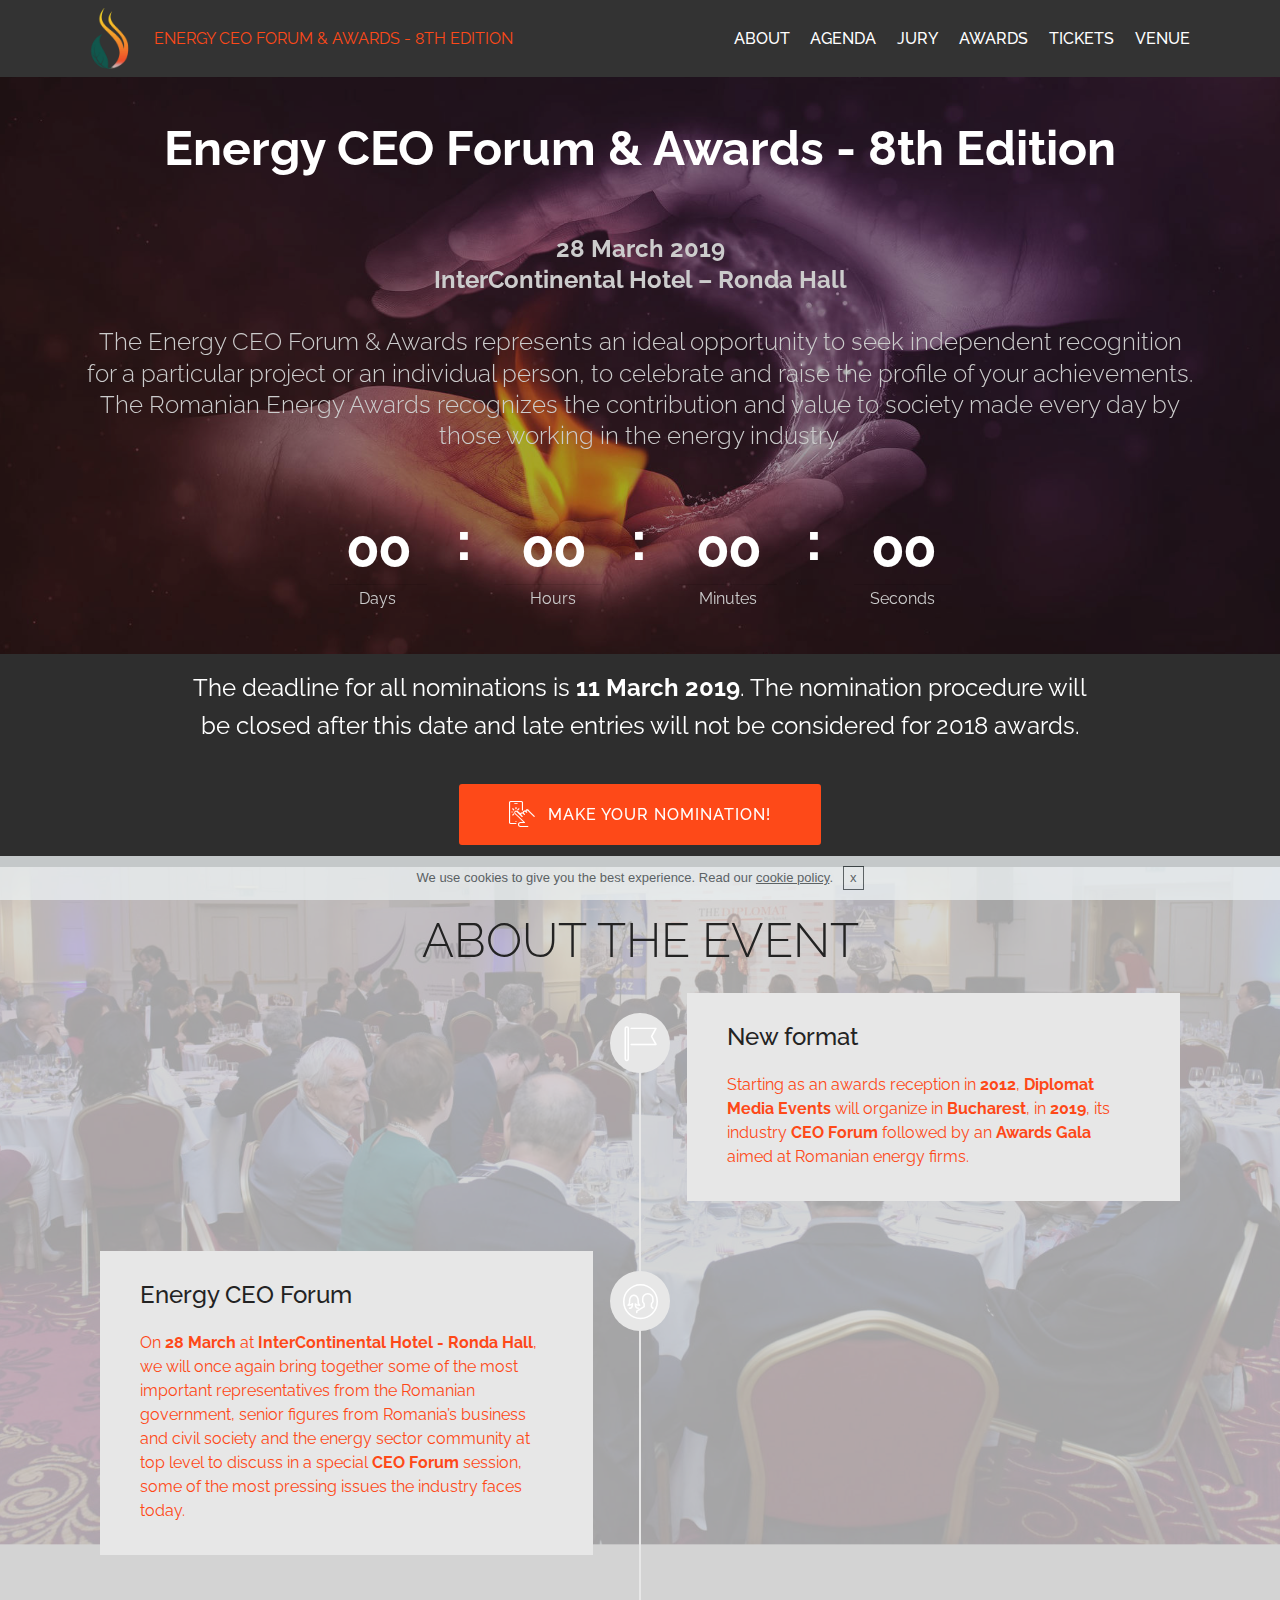
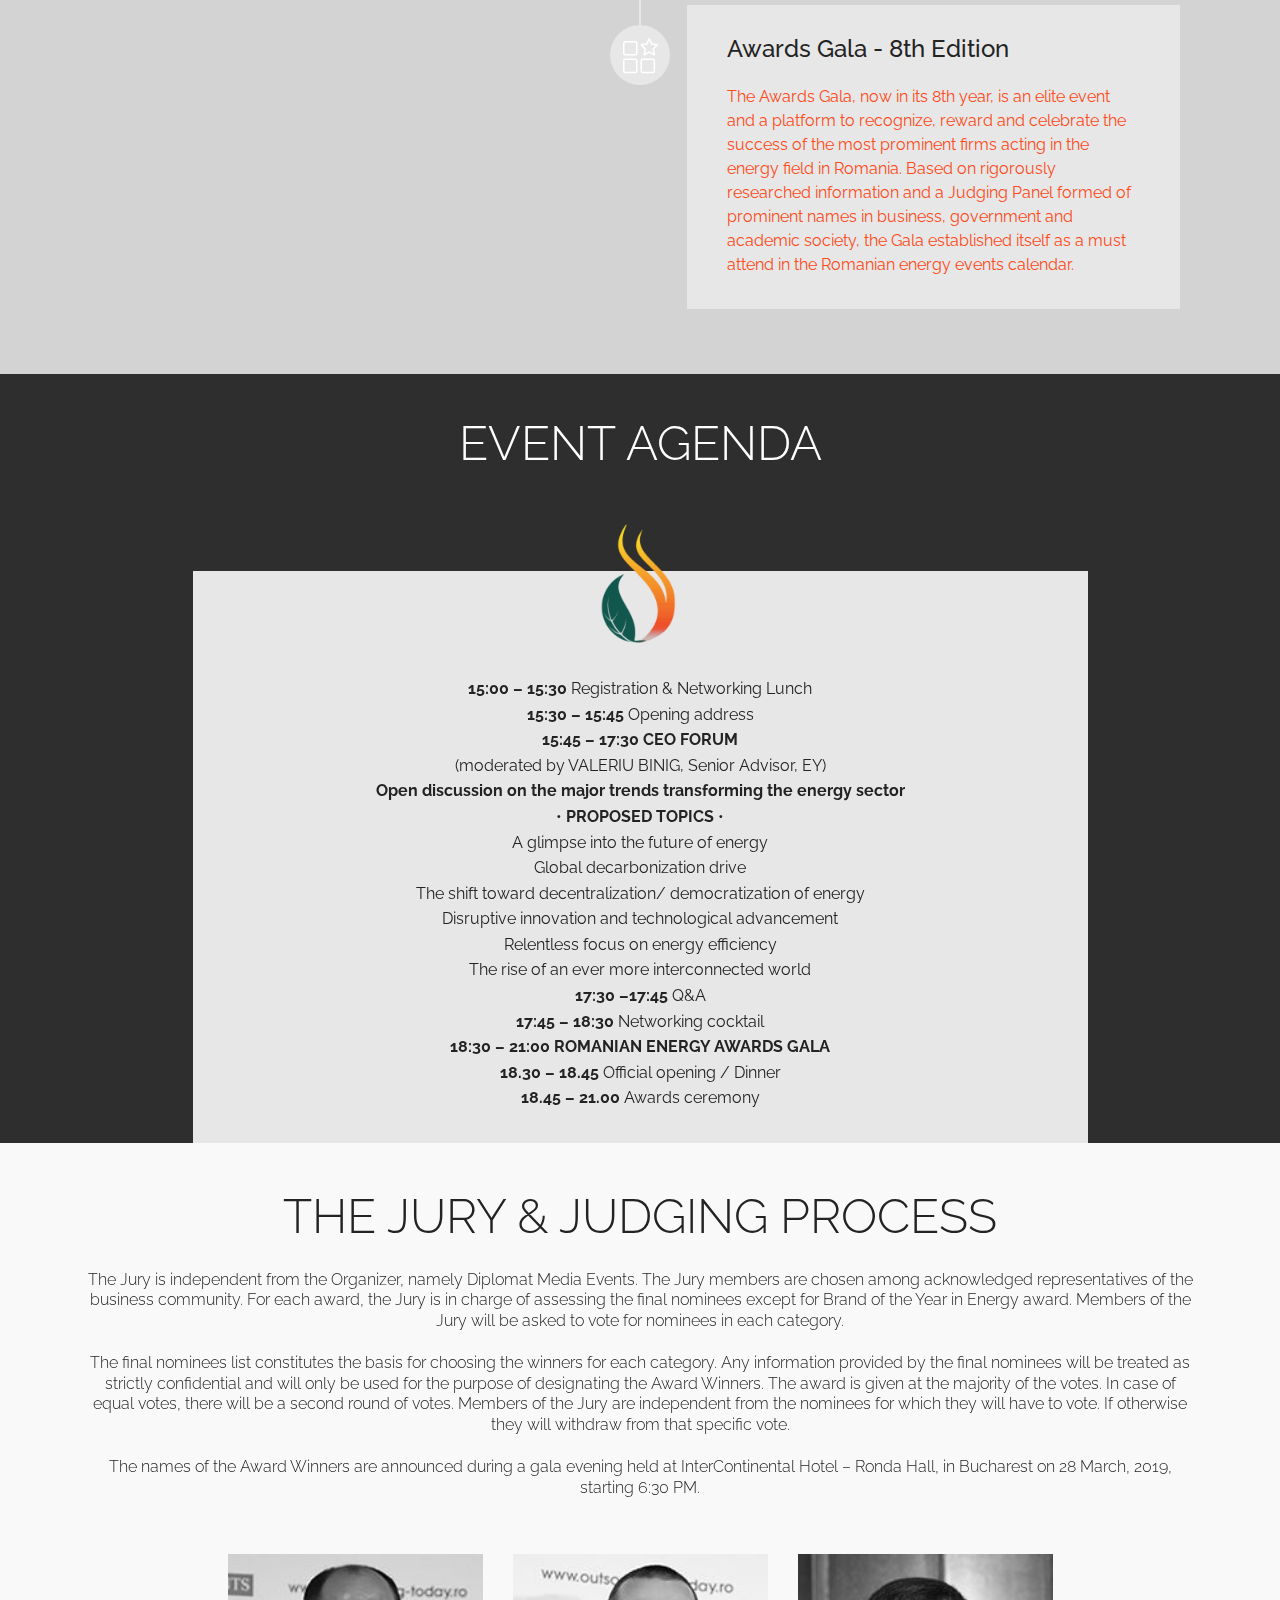
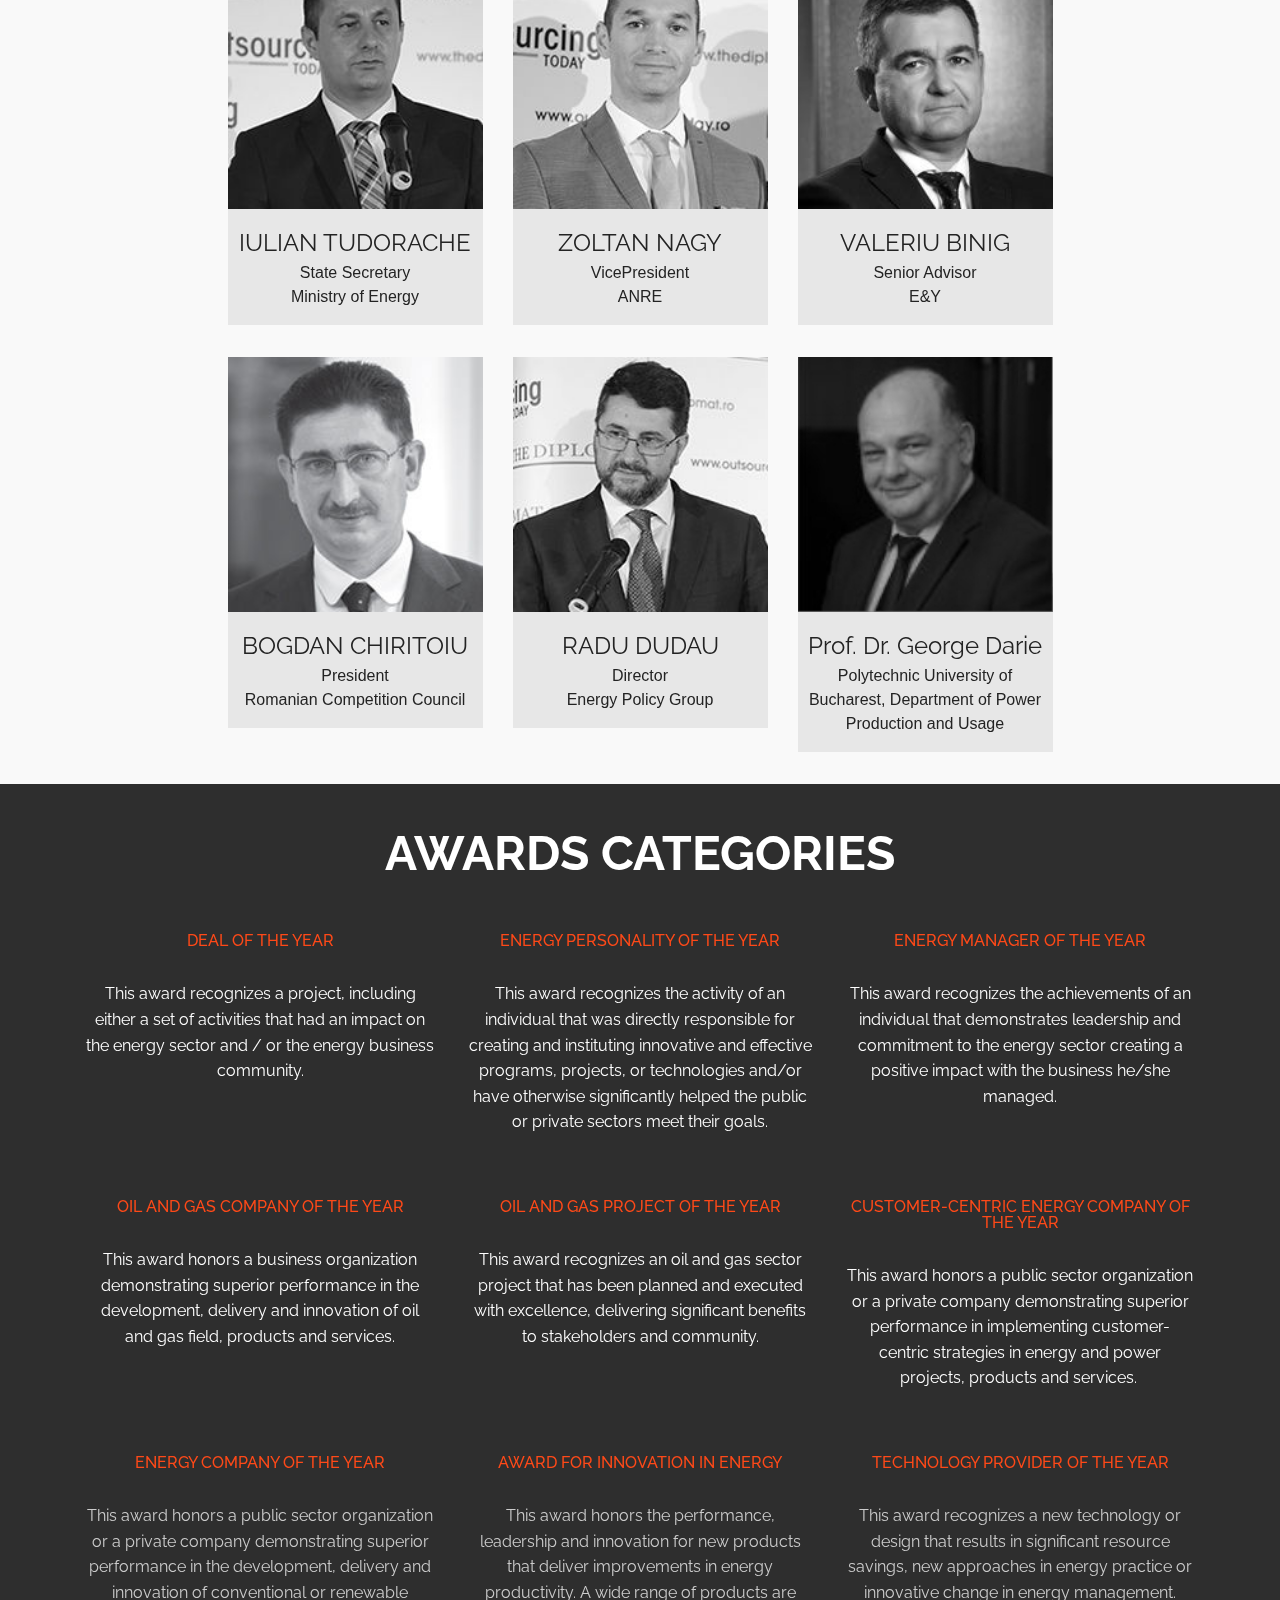
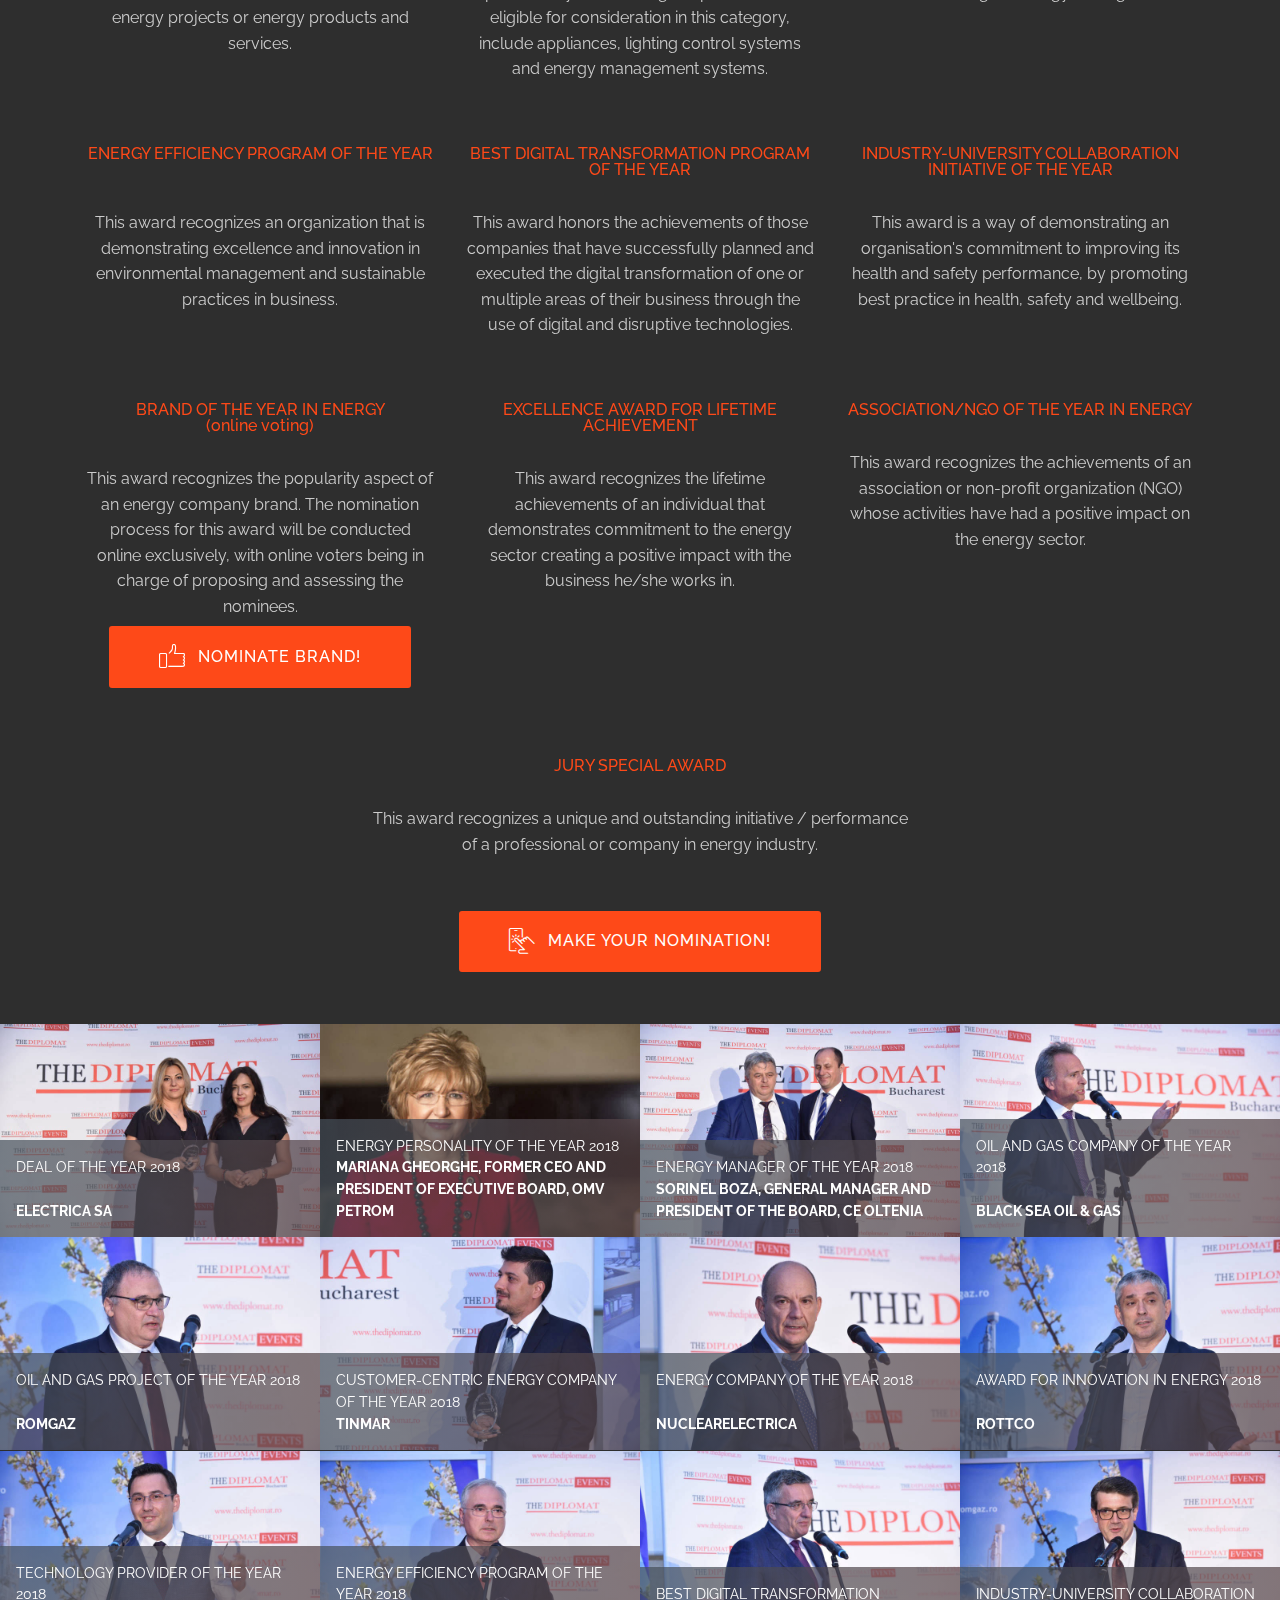
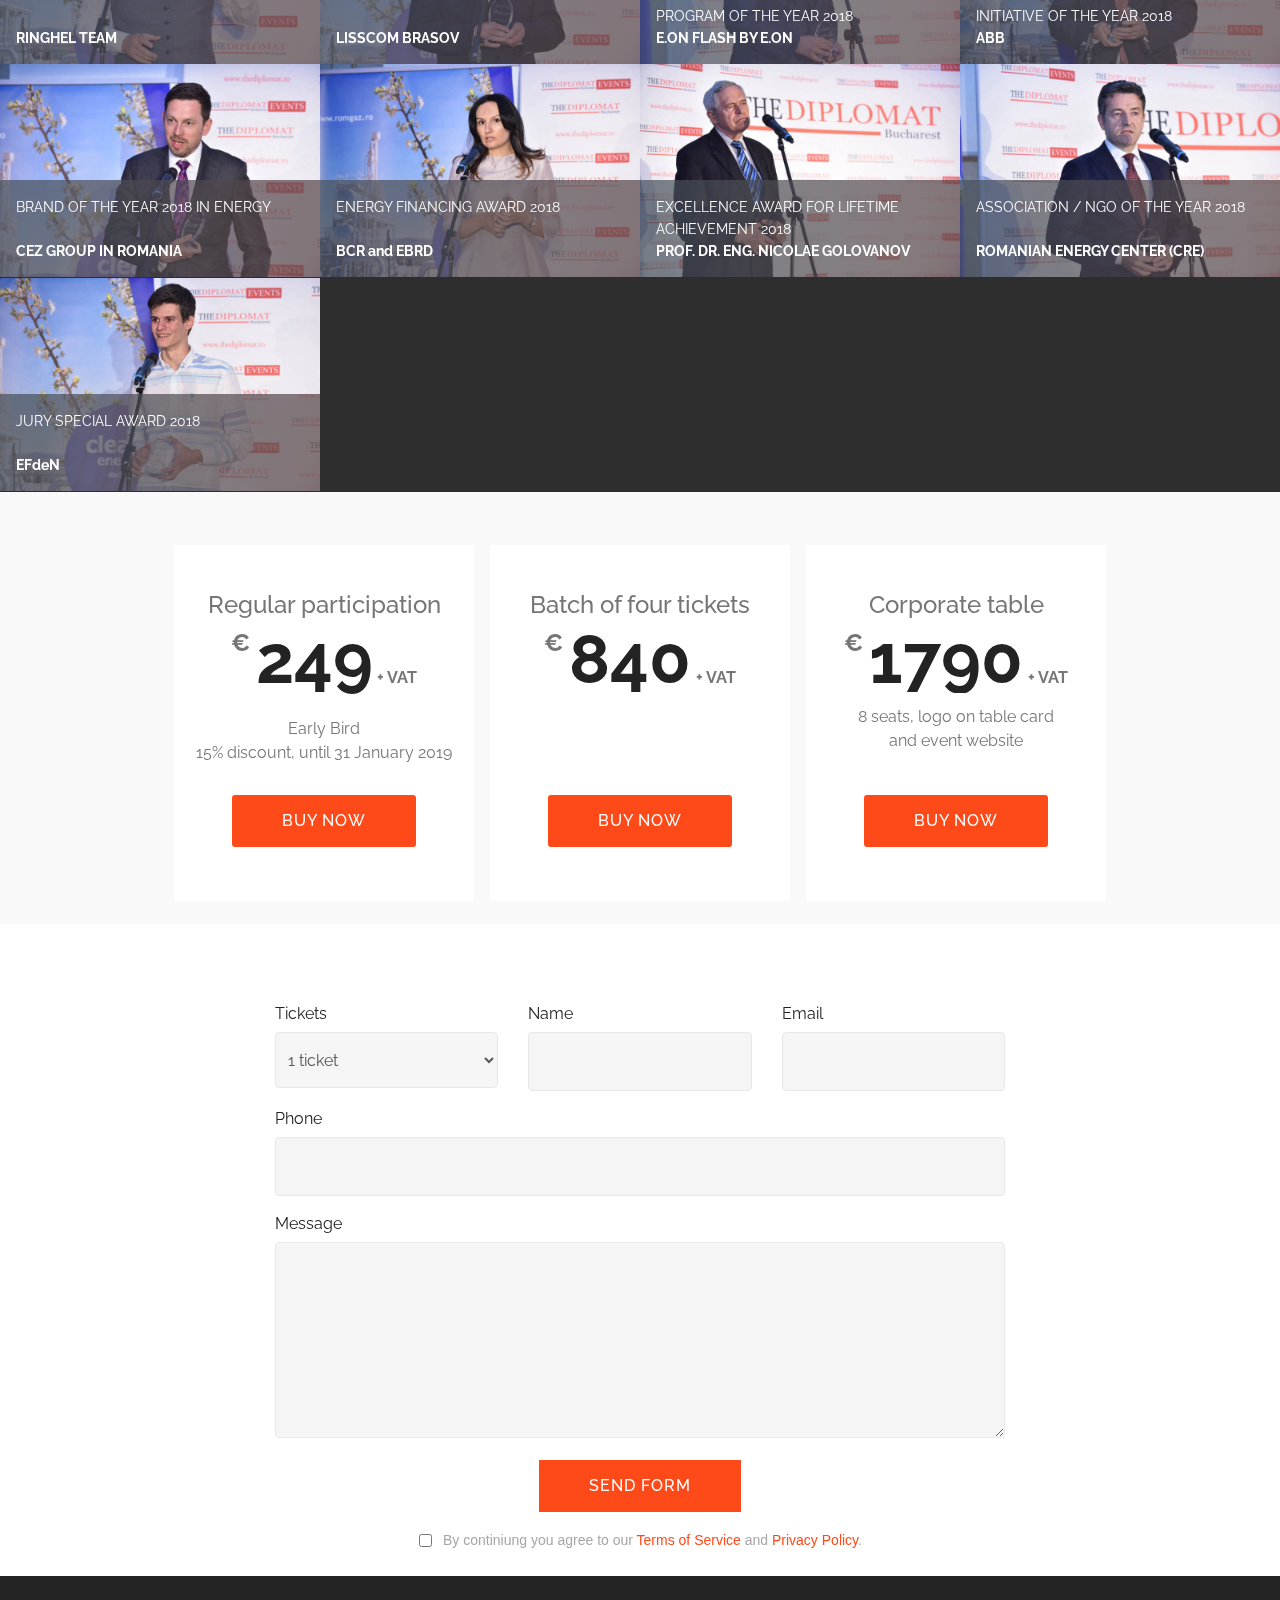
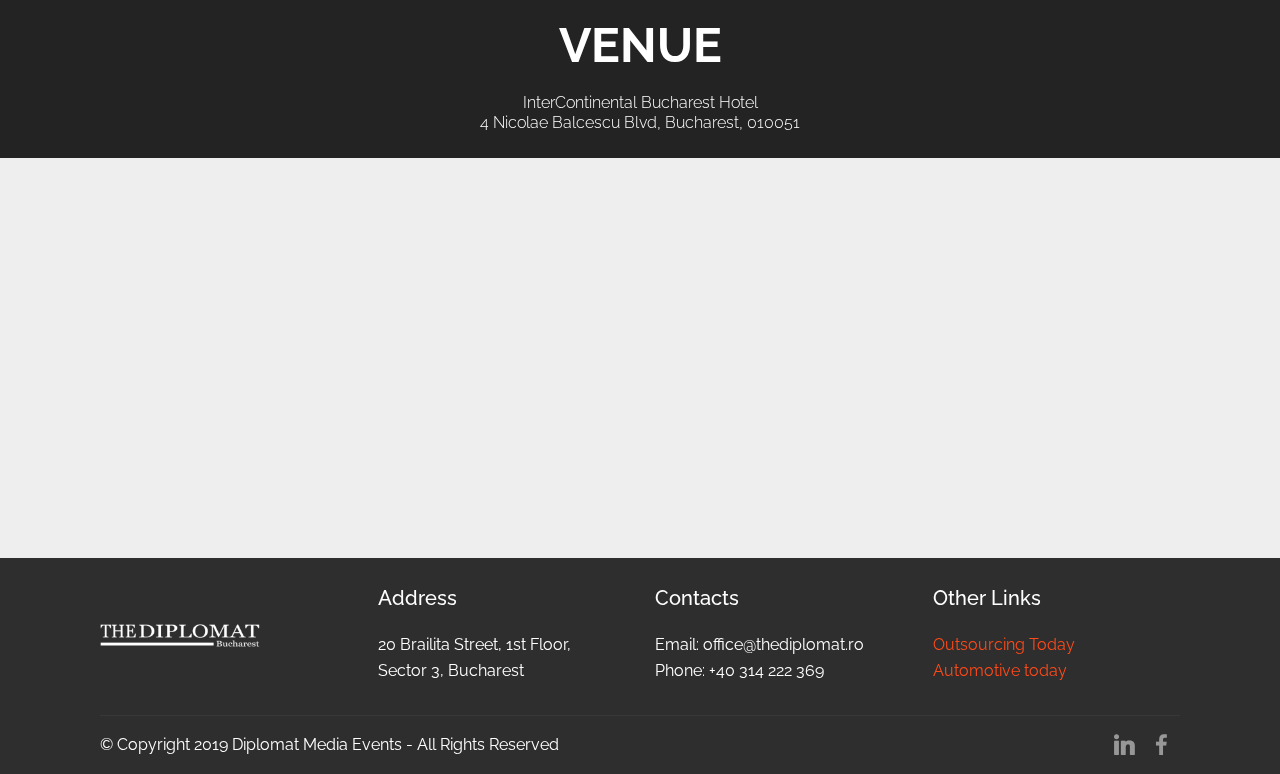
==== index.html @ 723e887f "Updates - pic, GA, privacy & policy" ====
<!DOCTYPE html>
<html >
<head>
    <!-- Global site tag (gtag.js) - Google Analytics -->
<script async src="https://www.googletagmanager.com/gtag/js?id=UA-90177551-6"></script>
<script>
  window.dataLayer = window.dataLayer || [];
  function gtag(){dataLayer.push(arguments);}
  gtag('js', new Date());

  gtag('config', 'UA-90177551-6');
</script>

  <!-- Site made with Mobirise Website Builder v4.8.10, https://mobirise.com -->
  <meta charset="UTF-8">
  <meta http-equiv="X-UA-Compatible" content="IE=edge">
  <meta name="generator" content="Mobirise v4.8.10, mobirise.com">
  <meta name="viewport" content="width=device-width, initial-scale=1, minimum-scale=1">
  <link rel="shortcut icon" href="assets/images/energy-logo-150-150x150.png" type="image/x-icon">
  <meta name="description" content="Energy CEO Forum & Awards - 8th Edition">
  <title>Energy CEO Forum & Awards - 8th Edition</title>
  <link rel="stylesheet" href="assets/web/assets/mobirise-icons/mobirise-icons.css">
  <link rel="stylesheet" href="assets/tether/tether.min.css">
  <link rel="stylesheet" href="assets/bootstrap/css/bootstrap.min.css">
  <link rel="stylesheet" href="assets/bootstrap/css/bootstrap-grid.min.css">
  <link rel="stylesheet" href="assets/bootstrap/css/bootstrap-reboot.min.css">
  <link rel="stylesheet" href="assets/gdpr-plugin/gdpr-styles.css">
  <link rel="stylesheet" href="assets/dropdown/css/style.css">
  <link rel="stylesheet" href="assets/socicon/css/styles.css">
  <link rel="stylesheet" href="assets/theme/css/style.css">
  <link rel="stylesheet" href="assets/gallery/style.css">
  <link rel="stylesheet" href="assets/mobirise/css/mbr-additional.css" type="text/css">
  
  
  
</head>
<body>
  <section class="menu cid-rcLP2QEaFR" once="menu" id="menu1-10">

    

    <nav class="navbar navbar-expand beta-menu navbar-dropdown align-items-center navbar-fixed-top navbar-toggleable-sm">
        <button class="navbar-toggler navbar-toggler-right" type="button" data-toggle="collapse" data-target="#navbarSupportedContent" aria-controls="navbarSupportedContent" aria-expanded="false" aria-label="Toggle navigation">
            <div class="hamburger">
                <span></span>
                <span></span>
                <span></span>
                <span></span>
            </div>
        </button>
        <div class="menu-logo">
            <div class="navbar-brand">
                <span class="navbar-logo">
                    <a href="">
                         <img src="assets/images/energy-logo-150-150x150.png" alt="" title="" style="height: 3.8rem;">
                    </a>
                </span>
                <span class="navbar-caption-wrap"><a class="navbar-caption text-primary display-4" href=""><span style="font-weight: normal;">
                        ENERGY CEO FORUM &amp; AWARDS - 8TH EDITION
                    </span></a></span>
            </div>
        </div>
        <div class="collapse navbar-collapse" id="navbarSupportedContent">
            <ul class="navbar-nav nav-dropdown nav-right" data-app-modern-menu="true"><li class="nav-item">
                    <a class="nav-link link text-white display-4" href="index.html#timeline2-3">ABOUT</a>
                </li><li class="nav-item"><a class="nav-link link text-white display-4" href="index.html#testimonials5-7">AGENDA</a></li><li class="nav-item"><a class="nav-link link text-white display-4" href="index.html#features16-5">JURY</a></li><li class="nav-item">
                    <a class="nav-link link text-white display-4" href="index.html#content5-3">AWARDS</a>
                </li><li class="nav-item"><a class="nav-link link text-white display-4" href="index.html#pricing-tables1-k">TICKETS</a></li><li class="nav-item"><a class="nav-link link text-white display-4" href="index.html#content5-c">VENUE</a></li></ul>
            
        </div>
    </nav>
</section>

<section class="engine"><a href="https://mobirise.info/l">free web templates</a></section><section class="countdown1 cid-rcLlfjEPNb mbr-parallax-background" id="countdown1-v">
    
    
    <div class="mbr-overlay" style="opacity: 0.4; background-color: rgb(35, 35, 35);">
    </div>
    <div class="container ">
        <h2 class="mbr-section-title pb-3 align-center mbr-fonts-style display-2"><strong>Energy CEO Forum &amp; Awards - 8th Edition</strong></h2>
        <h3 class="mbr-section-subtitle align-center mbr-fonts-style display-5"><div><strong><br>28 March 2019<br>InterContinental Hotel – Ronda Hall</strong></div><br><div>The Energy CEO Forum &amp; Awards represents an ideal opportunity to seek independent recognition for a particular project or an individual person, to celebrate and raise the profile of your achievements. The Romanian Energy Awards recognizes the contribution and value to society made every day by those working in the energy industry.</div></h3>
        
    </div>
    <div class="container countdown-cont align-center">
        <div class="daysCountdown" title="Days"></div>
        <div class="hoursCountdown" title="Hours"></div> 
        <div class="minutesCountdown" title="Minutes"></div> 
        <div class="secondsCountdown" title="Seconds"></div>
        <div class="countdown pt-5 mt-2" data-due-date="2019/03/28"> 
        </div>
    </div>
</section>

<section class="header1 cid-rcQOUGQZRj" id="header1-18">

    

    

    <div class="container">
        <div class="row justify-content-md-center">
            <div class="mbr-white col-md-10">
                
                
                <p class="mbr-text align-center pb-3 mbr-fonts-style display-5">
                    The deadline for all nominations is <strong>11 March 2019</strong>. The nomination procedure will be closed after this date and late entries will not be considered for 2018 awards.
                </p>
                <div class="mbr-section-btn align-center"><a class="btn btn-md btn-primary display-4" href="https://goo.gl/forms/c2uXeWwM9ymAZa1s2" target="_blank"><span class="mbri-touch mbr-iconfont mbr-iconfont-btn"></span>
                        MAKE YOUR NOMINATION!</a></div>
            </div>
        </div>
    </div>

</section>

<section class="timeline2 cid-rcFUdILHc8 mbr-parallax-background" id="timeline2-3">

    

    <div class="mbr-overlay" style="opacity: 0.8; background-color: rgb(204, 204, 204);">
    </div>

    <div class="container align-center">
        <h2 class="mbr-section-title pb-3 mbr-fonts-style display-2">
            ABOUT THE EVENT</h2>
        

        <div class="container timelines-container" mbri-timelines="">
            <div class="row timeline-element reverse separline">      
                <span class="iconsBackground">
                    <span class="mbr-iconfont mbri-flag" style="color: rgb(255, 255, 255); fill: rgb(255, 255, 255);"></span>
                </span>          
                <div class="col-xs-12 col-md-6 align-left">
                    <div class="timeline-text-content">
                        <h4 class="mbr-timeline-title pb-3 mbr-fonts-style display-5">New format</h4>
                        <p class="mbr-timeline-text mbr-fonts-style display-7">
                            Starting as an awards reception in <strong>2012</strong>, <strong>Diplomat Media Events</strong> will organize in <strong>Bucharest</strong>, in <strong>2019</strong>, its industry <strong>CEO Forum</strong> followed by an <strong>Awards Gala</strong> aimed at Romanian energy firms.
                        </p>
                     </div>
                </div>
            </div>

            <div class="row timeline-element  separline">
                <span class="iconsBackground">
                    <span class="mbr-iconfont mbri-users" style="color: rgb(255, 255, 255); fill: rgb(255, 255, 255);"></span>
                </span>
                <div class="col-xs-12 col-md-6 align-left ">
                    <div class="timeline-text-content">
                        <h4 class="mbr-timeline-title pb-3 mbr-fonts-style display-5">Energy CEO Forum</h4>
                        <p class="mbr-timeline-text mbr-fonts-style display-7">
                            On <strong>28 March</strong> at <strong>InterContinental Hotel - Ronda Hall</strong>, we will once again bring together some of the most important representatives from the Romanian government, senior figures from Romania’s business and civil society and the energy sector community at top level to discuss in a special <strong>CEO Forum</strong> session, some of the most pressing issues the industry faces today.
                        </p>
                    </div>
                </div>
            </div> 

            <div class="row timeline-element reverse">
                <span class="iconsBackground">
                    <span class="mbr-iconfont mbri-features" style="color: rgb(255, 255, 255); fill: rgb(255, 255, 255);"></span>
                </span>
                <div class="col-xs-12 col-md-6 align-left">
                    <div class="timeline-text-content">
                        <h4 class="mbr-timeline-title pb-3 mbr-fonts-style display-5">Awards Gala - 8th Edition</h4>      
                        <p class="mbr-timeline-text mbr-fonts-style display-7">The Awards Gala, now in its 8th year, is an elite event and a platform to recognize, reward and celebrate the success of the most prominent firms acting in the energy field in Romania.
Based on rigorously researched information and a Judging Panel formed of prominent names in business, government and academic society, the Gala established itself as a must attend in the Romanian energy events calendar.</p>
                    </div>
                </div>
            </div>

            

            

            

            

            

            

            

            

            
        </div>
    </div>
</section>

<section class="testimonials5 cid-rcGszYvWMm" id="testimonials5-7">

    

    
    <div class="container">
        <div class="media-container-row">
            <div class="title col-12 align-center">
                <h2 class="pb-3 mbr-fonts-style display-2">
                    EVENT AGENDA</h2>
                
            </div>
        </div>
    </div>

    <div class="container">
        <div class="media-container-column">
            

            
        <div class="mbr-testimonial align-center col-12 col-md-10">
                <div class="panel-item">
                    <div class="card-block">
                        <div class="testimonial-photo">
                            <img src="assets/images/energy-logo-150-150x150.png" alt="" title="">
                        </div>
                        <p class="mbr-text mbr-fonts-style mbr-white display-7"><strong>15:00 – 15:30&nbsp;</strong>Registration &amp; Networking Lunch<br><strong>15:30 – 15:45&nbsp;</strong>Opening address
<br><strong>15:45 – 17:30&nbsp;</strong><strong>CEO FORUM<br></strong>(moderated by VALERIU BINIG, Senior Advisor, EY)
<br><strong>Open discussion on the major trends transforming the energy sector 
</strong><br>•&nbsp;<strong>PROPOSED TOPICS&nbsp;</strong>•<br>A glimpse into the future of energy
<br>Global decarbonization drive
<br>The shift toward decentralization/ democratization of energy
<br>Disruptive innovation and technological advancement
<br>Relentless focus on energy efficiency
<br>The rise of an ever more interconnected world
<br><strong>17:30 –17:45&nbsp;</strong>Q&amp;A<br><strong>17:45 – 18:30&nbsp;</strong>Networking cocktail
<br><strong>18:30 – 21:00&nbsp;ROMANIAN ENERGY AWARDS GALA
</strong><br><strong>18.30 – 18.45&nbsp;</strong>Official opening / Dinner<br><strong>18.45 – 21.00&nbsp;</strong>Awards ceremony</p>
                    </div>
                    
                </div>
            </div></div>
    </div>   
</section>

<section class="features16 cid-rcFXWQQEHf" id="features16-5">
    
    
    
    <div class="container align-center">
        <h2 class="pb-3 mbr-fonts-style mbr-section-title display-2">THE JURY &amp; JUDGING PROCESS</h2>
        <h3 class="pb-5 mbr-section-subtitle mbr-fonts-style mbr-light display-7">The Jury is independent from the Organizer, namely Diplomat Media Events. The Jury members are chosen among acknowledged representatives of the business community. For each award, the Jury is in charge of assessing the final nominees except for Brand of the Year in Energy award. Members of the Jury will be asked to vote for nominees in each category.
<br><br><div>The final nominees list constitutes the basis for choosing the winners for each category. Any information provided by the final nominees will be treated as strictly confidential and will only be used for the purpose of designating the Award Winners. The award is given at the majority of the votes. In case of equal votes, there will be a second round of votes. Members of the Jury are independent from the nominees for which they will have to vote. If otherwise they will withdraw from that specific vote.</div><br><div>The names of the Award Winners are announced during a gala evening held at InterContinental Hotel – Ronda Hall, in Bucharest on 28 March, 2019, starting 6:30 PM.</div></h3>
        <div class="row media-row">
            
        <div class="team-item col-lg-3 col-md-6">
                <div class="item-image">
                    <img src="assets/images/iuliantudorache1-200x200.jpg" alt="" title="">
                </div>
                <div class="item-caption py-3">
                    <div class="item-name px-2">
                        <p class="mbr-fonts-style display-5">
                           IULIAN TUDORACHE
                        </p>
                    </div>
                    <div class="item-role px-2">
                        <p>State Secretary<br>Ministry of Energy</p>
                    </div>
                    
                </div>
            </div><div class="team-item col-lg-3 col-md-6">
                <div class="item-image">
                    <img src="assets/images/zoltannagy1-200x200.jpg" alt="" title="">
                </div>
                <div class="item-caption py-3">
                    <div class="item-name px-2">
                        <p class="mbr-fonts-style display-5">
                           ZOLTAN NAGY
                        </p>
                    </div>
                    <div class="item-role px-2">
                        <p>VicePresident<br>ANRE</p>
                    </div>
                    
                </div>
            </div><div class="team-item col-lg-3 col-md-6">
                <div class="item-image">
                    <img src="assets/images/valeriubinig21-200x200.jpg" alt="" title="">
                </div>
                <div class="item-caption py-3">
                    <div class="item-name px-2">
                        <p class="mbr-fonts-style display-5">
                           VALERIU BINIG
                        </p>
                    </div>
                    <div class="item-role px-2">
                        <p>Senior Advisor<br>E&amp;Y</p>
                    </div>
                    
                </div>
            </div></div>    
    </div>
</section>

<section class="features16 cid-rcFZ0rVsgr" id="features16-6">
    
    
    
    <div class="container align-center">
        
        
        <div class="row media-row">
            
        <div class="team-item col-lg-3 col-md-6">
                <div class="item-image">
                    <img src="assets/images/bogdanchiritoiu1-200x200.jpg" alt="" title="">
                </div>
                <div class="item-caption py-3">
                    <div class="item-name px-2">
                        <p class="mbr-fonts-style display-5">
                           BOGDAN CHIRITOIU
                        </p>
                    </div>
                    <div class="item-role px-2">
                        <p>President
<br>Romanian Competition Council</p>
                    </div>
                    
                </div>
            </div><div class="team-item col-lg-3 col-md-6">
                <div class="item-image">
                    <img src="assets/images/radududau1-200x200.jpg" alt="" title="">
                </div>
                <div class="item-caption py-3">
                    <div class="item-name px-2">
                        <p class="mbr-fonts-style display-5">
                           RADU DUDAU<br>
                        </p>
                    </div>
                    <div class="item-role px-2">
                        <p>Director
<br>Energy Policy Group</p>
                    </div>
                    
                </div>
            </div><div class="team-item col-lg-3 col-md-6">
                <div class="item-image">
                    <img src="assets/images/George-Darie-200.jpg" alt="" title="">
                </div>
                <div class="item-caption py-3">
                    <div class="item-name px-2">
                        <p class="mbr-fonts-style display-5">Prof. Dr. George Darie<br>
                        </p>
                    </div>
                    <div class="item-role px-2">
                        <p>Polytechnic University of Bucharest, Department of Power Production and Usage<br></p>
                    </div>
                    
                </div>
            </div></div>    
    </div>
</section>

<section class="mbr-section content5 cid-rcGfxLqtHp" id="content5-3">

    

    

    <div class="container">
        <div class="media-container-row">
            <div class="title col-12 col-md-8">
                <h2 class="align-center mbr-bold mbr-white pb-3 mbr-fonts-style display-2">AWARDS CATEGORIES</h2>
                
                
                
            </div>
        </div>
    </div>
</section>

<section class="features10 cid-rcKZZ8Sot0" id="features10-p">

    

    
    <div class="container">
        <div class="row justify-content-center">
            <div class="card p-3 col-12 col-md-6 col-lg-4">
                <div class="media mb-3">
                    
                    <h4 class="card-title media-body py-3 mbr-fonts-style display-7">DEAL OF THE YEAR</h4>
                </div>
                <div class="card-box">
                    <p class="mbr-text mbr-fonts-style display-7">This award recognizes a project, including either a set of activities that had an impact on the energy sector and / or the energy business community.</p>
                </div>
            </div>

            <div class="card p-3 col-12 col-md-6 col-lg-4">
                <div class="media mb-3">
                    
                    <h4 class="card-title media-body py-3 mbr-fonts-style display-7">ENERGY PERSONALITY OF THE YEAR</h4>
                </div>
                <div class="card-box">
                    <p class="mbr-text mbr-fonts-style display-7">This award recognizes the activity of an individual that was directly responsible for creating and instituting innovative and effective programs, projects, or technologies and/or have otherwise significantly helped the public or private sectors meet their goals.</p>
                </div>
            </div>

            <div class="card p-3 col-12 col-md-6 col-lg-4">
                <div class="media mb-3">
                    
                    <h4 class="card-title media-body py-3 mbr-fonts-style display-7">ENERGY MANAGER OF THE YEAR</h4>
                </div>
                <div class="card-box">
                    <p class="mbr-text mbr-fonts-style display-7">This award recognizes the achievements of an individual that demonstrates leadership and commitment to the energy sector creating a positive impact with the business he/she managed.</p>
                </div>
            </div>

            
        </div>
    </div>
</section>

<section class="features10 cid-rcL0yU3bLy" id="features10-q">

    

    
    <div class="container">
        <div class="row justify-content-center">
            <div class="card p-3 col-12 col-md-6 col-lg-4">
                <div class="media mb-3">
                    
                    <h4 class="card-title media-body py-3 mbr-fonts-style display-7">OIL AND GAS COMPANY OF THE YEAR</h4>
                </div>
                <div class="card-box">
                    <p class="mbr-text mbr-fonts-style display-7">This award honors a business organization demonstrating superior performance in the development, delivery and innovation of oil and gas field, products and services.<br></p>
                </div>
            </div>

            <div class="card p-3 col-12 col-md-6 col-lg-4">
                <div class="media mb-3">
                    
                    <h4 class="card-title media-body py-3 mbr-fonts-style display-7">OIL AND GAS PROJECT OF THE YEAR</h4>
                </div>
                <div class="card-box">
                    <p class="mbr-text mbr-fonts-style display-7">This award recognizes an oil and gas sector project that has been planned and executed with excellence, delivering significant benefits to stakeholders and community.</p>
                </div>
            </div>

            <div class="card p-3 col-12 col-md-6 col-lg-4">
                <div class="media mb-3">
                    
                    <h4 class="card-title media-body py-3 mbr-fonts-style display-7">CUSTOMER-CENTRIC ENERGY COMPANY OF THE YEAR</h4>
                </div>
                <div class="card-box">
                    <p class="mbr-text mbr-fonts-style display-7">This award honors a public sector organization or a private company demonstrating superior performance in implementing customer-centric strategies in energy and power projects, products and services.&nbsp;</p>
                </div>
            </div>

            
        </div>
    </div>
</section>

<section class="features10 cid-rcL12jalps" id="features10-r">

    

    
    <div class="container">
        <div class="row justify-content-center">
            <div class="card p-3 col-12 col-md-6 col-lg-4">
                <div class="media mb-3">
                    
                    <h4 class="card-title media-body py-3 mbr-fonts-style display-7">ENERGY COMPANY OF THE YEAR</h4>
                </div>
                <div class="card-box">
                    <p class="mbr-text mbr-fonts-style display-7">This award honors a public sector organization or a private company demonstrating superior performance in the development, delivery and innovation of conventional or renewable energy projects or energy products and services.<br></p>
                </div>
            </div>

            <div class="card p-3 col-12 col-md-6 col-lg-4">
                <div class="media mb-3">
                    
                    <h4 class="card-title media-body py-3 mbr-fonts-style display-7">AWARD FOR INNOVATION IN ENERGY</h4>
                </div>
                <div class="card-box">
                    <p class="mbr-text mbr-fonts-style display-7">This award honors the performance, leadership and innovation for new products that deliver improvements in energy productivity. A wide range of products are eligible for consideration in this category, include appliances, lighting control systems and energy management systems.<br></p>
                </div>
            </div>

            <div class="card p-3 col-12 col-md-6 col-lg-4">
                <div class="media mb-3">
                    
                    <h4 class="card-title media-body py-3 mbr-fonts-style display-7">TECHNOLOGY PROVIDER OF THE YEAR</h4>
                </div>
                <div class="card-box">
                    <p class="mbr-text mbr-fonts-style display-7">This award recognizes a new technology or design that results in significant resource savings, new approaches in energy practice or innovative change in energy management.</p>
                </div>
            </div>

            
        </div>
    </div>
</section>

<section class="features10 cid-rcL1tUgM0g" id="features10-s">

    

    
    <div class="container">
        <div class="row justify-content-center">
            <div class="card p-3 col-12 col-md-6 col-lg-4">
                <div class="media mb-3">
                    
                    <h4 class="card-title media-body py-3 mbr-fonts-style display-7">ENERGY EFFICIENCY PROGRAM OF THE YEAR<br><br></h4>
                </div>
                <div class="card-box">
                    <p class="mbr-text mbr-fonts-style display-7">This award recognizes an organization that is demonstrating excellence and innovation in environmental management and sustainable practices in business.</p>
                </div>
            </div>

            <div class="card p-3 col-12 col-md-6 col-lg-4">
                <div class="media mb-3">
                    
                    <h4 class="card-title media-body py-3 mbr-fonts-style display-7">BEST DIGITAL TRANSFORMATION PROGRAM OF THE YEAR</h4>
                </div>
                <div class="card-box">
                    <p class="mbr-text mbr-fonts-style display-7">This award honors the achievements of those companies that have successfully planned and executed the digital transformation of one or multiple areas of their business through the use of digital and disruptive technologies.</p>
                </div>
            </div>

            <div class="card p-3 col-12 col-md-6 col-lg-4">
                <div class="media mb-3">
                    
                    <h4 class="card-title media-body py-3 mbr-fonts-style display-7">INDUSTRY-UNIVERSITY COLLABORATION INITIATIVE OF THE YEAR</h4>
                </div>
                <div class="card-box">
                    <p class="mbr-text mbr-fonts-style display-7">This award is a way of demonstrating an organisation's commitment to improving its health and safety performance, by promoting best practice in health, safety and wellbeing.</p>
                </div>
            </div>

            
        </div>
    </div>
</section>

<section class="features10 cid-rcL2kwFFqh" id="features10-t">

    

    
    <div class="container">
        <div class="row justify-content-center">
            <div class="card p-3 col-12 col-md-6 col-lg-4">
                <div class="media mb-3">
                    
                    <h4 class="card-title media-body py-3 mbr-fonts-style display-7">BRAND OF THE YEAR IN ENERGY<br>(online voting)</h4>
                </div>
                <div class="card-box">
                    <p class="mbr-text mbr-fonts-style display-7">This award recognizes the popularity aspect of an energy company brand. The nomination process for this award will be conducted online exclusively, with online voters being in charge of proposing and assessing the nominees.
                        <a class="btn btn-md btn-primary display-4" href="https://goo.gl/forms/HuquAFldOSPO9u8l2" target="_blank"><span class="mbr-iconfont mbri-like"></span>NOMINATE BRAND!</a>
                    </p>
                </div>
            </div>

            <div class="card p-3 col-12 col-md-6 col-lg-4">
                <div class="media mb-3">
                    
                    <h4 class="card-title media-body py-3 mbr-fonts-style display-7">EXCELLENCE AWARD FOR LIFETIME ACHIEVEMENT</h4>
                </div>
                <div class="card-box">
                    <p class="mbr-text mbr-fonts-style display-7">This award recognizes the lifetime achievements of an individual that demonstrates commitment to the energy sector creating a positive impact with the business he/she works in.</p>
                </div>
            </div>

            <div class="card p-3 col-12 col-md-6 col-lg-4">
                <div class="media mb-3">
                    
                    <h4 class="card-title media-body py-3 mbr-fonts-style display-7">ASSOCIATION/NGO OF THE YEAR IN ENERGY</h4>
                </div>
                <div class="card-box">
                    <p class="mbr-text mbr-fonts-style display-7">This award recognizes the achievements of an association or non-profit organization (NGO) whose activities have had a positive impact on the energy sector.</p>
                </div>
            </div>

            
        </div>
    </div>
</section>

<section class="features10 cid-rcL2J665k2" id="features10-u">

    

    
    <div class="container">
        <div class="row justify-content-center">
            <div class="card p-3 col-12 col-md-6">
                <div class="media mb-3">
                    
                    <h4 class="card-title media-body py-3 mbr-fonts-style display-7">JURY SPECIAL AWARD</h4>
                </div>
                <div class="card-box">
                    <p class="mbr-text mbr-fonts-style display-7">This award recognizes a unique and outstanding initiative / performance of a professional or company in energy industry.</p>
                </div>
            </div>

            

            

            
        </div>
    </div>
</section>

<section class="header1 cid-rcRad0PHXQ" id="header1-19">

    

    

    <div class="container">
        <div class="row justify-content-md-center">
            <div class="mbr-white col-md-10">
                
                
                
                <div class="mbr-section-btn align-center"><a class="btn btn-md btn-primary display-4" href="https://goo.gl/forms/c2uXeWwM9ymAZa1s2" target="_blank"><span class="mbri-touch mbr-iconfont mbr-iconfont-btn"></span>
                        MAKE YOUR NOMINATION!</a></div>
            </div>
        </div>
    </div>

</section>

<section class="mbr-gallery mbr-slider-carousel cid-rcLvcrwPv3" id="gallery3-y">

    

    <div>
        <div><!-- Filter --><!-- Gallery --><div class="mbr-gallery-row"><div class="mbr-gallery-layout-default"><div><div><div class="mbr-gallery-item mbr-gallery-item--p0" data-video-url="false" data-tags="Animated"><div href="#lb-gallery3-y" data-slide-to="0" data-toggle="modal"><img src="assets/images/dsc-2661-800x534-800x534.jpg" alt="" title=""><span class="icon-focus"></span><span class="mbr-gallery-title mbr-fonts-style display-7">DEAL OF THE YEAR 2018<br><br><b>ELECTRICA SA</b></span></div></div><div class="mbr-gallery-item mbr-gallery-item--p0" data-video-url="false" data-tags="Animated"><div href="#lb-gallery3-y" data-slide-to="1" data-toggle="modal"><img src="assets/images/5-mariana-gheorghe-800x534-800x534.jpg" alt="" title=""><span class="icon-focus"></span><span class="mbr-gallery-title mbr-fonts-style display-7">ENERGY
PERSONALITY
OF THE YEAR 2018<br><b>MARIANA GHEORGHE, FORMER CEO AND PRESIDENT OF EXECUTIVE BOARD, OMV PETROM</b></span></div></div><div class="mbr-gallery-item mbr-gallery-item--p0" data-video-url="false" data-tags="Animated"><div href="#lb-gallery3-y" data-slide-to="2" data-toggle="modal"><img src="assets/images/dsc-2692-800x534-800x534.jpg" alt="" title=""><span class="icon-focus"></span><span class="mbr-gallery-title mbr-fonts-style display-7">ENERGY MANAGER
OF THE YEAR 2018<br><b>SORINEL BOZA, GENERAL MANAGER AND PRESIDENT OF THE BOARD, CE OLTENIA</b></span></div></div><div class="mbr-gallery-item mbr-gallery-item--p0" data-video-url="false" data-tags="Animated"><div href="#lb-gallery3-y" data-slide-to="3" data-toggle="modal"><img src="assets/images/dsc-2728-800x534-800x534.jpg" alt="" title=""><span class="icon-focus"></span><span class="mbr-gallery-title mbr-fonts-style display-7">OIL AND GAS
COMPANY OF
THE YEAR 2018<br><br><b>BLACK SEA OIL & GAS</b></span></div></div><div class="mbr-gallery-item mbr-gallery-item--p0" data-video-url="false" data-tags="Animated"><div href="#lb-gallery3-y" data-slide-to="4" data-toggle="modal"><img src="assets/images/dsc-2750-800x534-800x534.jpg" alt="" title=""><span class="icon-focus"></span><span class="mbr-gallery-title mbr-fonts-style display-7">OIL AND GAS PROJECT OF THE YEAR 2018<br><br><b>ROMGAZ</b></span></div></div><div class="mbr-gallery-item mbr-gallery-item--p0" data-video-url="false" data-tags="Animated"><div href="#lb-gallery3-y" data-slide-to="5" data-toggle="modal"><img src="assets/images/dsc-2771-800x534-800x534.jpg" alt="" title=""><span class="icon-focus"></span><span class="mbr-gallery-title mbr-fonts-style display-7">CUSTOMER-CENTRIC ENERGY
COMPANY OF THE YEAR 2018<br><b>TINMAR</b></span></div></div><div class="mbr-gallery-item mbr-gallery-item--p0" data-video-url="false" data-tags="Animated"><div href="#lb-gallery3-y" data-slide-to="6" data-toggle="modal"><img src="assets/images/dsc-2795-800x534-800x534.jpg" alt="" title=""><span class="icon-focus"></span><span class="mbr-gallery-title mbr-fonts-style display-7">ENERGY COMPANY
OF THE YEAR 2018<br><br><b>NUCLEARELECTRICA</b></span></div></div><div class="mbr-gallery-item mbr-gallery-item--p0" data-video-url="false" data-tags="Animated"><div href="#lb-gallery3-y" data-slide-to="7" data-toggle="modal"><img src="assets/images/dsc-2833-800x534-800x534.jpg" alt="" title=""><span class="icon-focus"></span><span class="mbr-gallery-title mbr-fonts-style display-7">AWARD FOR
INNOVATION
IN ENERGY 2018<br><br><b>ROTTCO</b></span></div></div><div class="mbr-gallery-item mbr-gallery-item--p0" data-video-url="false" data-tags="Animated"><div href="#lb-gallery3-y" data-slide-to="8" data-toggle="modal"><img src="assets/images/dsc-2858-800x534-800x534.jpg" alt="" title=""><span class="icon-focus"></span><span class="mbr-gallery-title mbr-fonts-style display-7">TECHNOLOGY
PROVIDER OF
THE YEAR 2018<br><br><b>RINGHEL TEAM</b></span></div></div><div class="mbr-gallery-item mbr-gallery-item--p0" data-video-url="false" data-tags="Animated"><div href="#lb-gallery3-y" data-slide-to="9" data-toggle="modal"><img src="assets/images/dsc-2869-800x534-800x534.jpg" alt="" title=""><span class="icon-focus"></span><span class="mbr-gallery-title mbr-fonts-style display-7">ENERGY EFFICIENCY
PROGRAM OF
THE YEAR 2018<br><br><b>LISSCOM BRASOV</b></span></div></div><div class="mbr-gallery-item mbr-gallery-item--p0" data-video-url="false" data-tags="Animated"><div href="#lb-gallery3-y" data-slide-to="10" data-toggle="modal"><img src="assets/images/dsc-2905-800x534-800x534.jpg" alt="" title=""><span class="icon-focus"></span><span class="mbr-gallery-title mbr-fonts-style display-7">BEST DIGITAL
TRANSFORMATION
PROGRAM OF THE YEAR 2018<br><b>E.ON FLASH BY E.ON</b></span></div></div><div class="mbr-gallery-item mbr-gallery-item--p0" data-video-url="false" data-tags="Animated"><div href="#lb-gallery3-y" data-slide-to="11" data-toggle="modal"><img src="assets/images/dsc-2923-800x534-800x534.jpg" alt="" title=""><span class="icon-focus"></span><span class="mbr-gallery-title mbr-fonts-style display-7">INDUSTRY-UNIVERSITY
COLLABORATION
INITIATIVE OF THE YEAR 2018<br><b>ABB</b></span></div></div><div class="mbr-gallery-item mbr-gallery-item--p0" data-video-url="false" data-tags="Animated"><div href="#lb-gallery3-y" data-slide-to="12" data-toggle="modal"><img src="assets/images/dsc-2942-800x534-800x534.jpg" alt="" title=""><span class="icon-focus"></span><span class="mbr-gallery-title mbr-fonts-style display-7">BRAND OF THE
YEAR 2018 IN ENERGY<br><br><b>CEZ GROUP IN ROMANIA</b></span></div></div><div class="mbr-gallery-item mbr-gallery-item--p0" data-video-url="false" data-tags="Animated"><div href="#lb-gallery3-y" data-slide-to="13" data-toggle="modal"><img src="assets/images/dsc-2975-800x534-800x534.jpg" alt="" title=""><span class="icon-focus"></span><span class="mbr-gallery-title mbr-fonts-style display-7">ENERGY FINANCING AWARD 2018<br><br><b>BCR and EBRD</b></span></div></div><div class="mbr-gallery-item mbr-gallery-item--p0" data-video-url="false" data-tags="Animated"><div href="#lb-gallery3-y" data-slide-to="14" data-toggle="modal"><img src="assets/images/dsc-3001-800x534-800x534.jpg" alt="" title=""><span class="icon-focus"></span><span class="mbr-gallery-title mbr-fonts-style display-7">EXCELLENCE AWARD FOR&nbsp;LIFETIME ACHIEVEMENT 2018<br><b>PROF. DR. ENG. NICOLAE GOLOVANOV</b></span></div></div><div class="mbr-gallery-item mbr-gallery-item--p0" data-video-url="false" data-tags="Animated"><div href="#lb-gallery3-y" data-slide-to="15" data-toggle="modal"><img src="assets/images/dsc-3028-800x534-800x534.jpg" alt="" title=""><span class="icon-focus"></span><span class="mbr-gallery-title mbr-fonts-style display-7">ASSOCIATION /
NGO OF THE YEAR 2018<br><br><b>ROMANIAN ENERGY CENTER (CRE)</b></span></div></div><div class="mbr-gallery-item mbr-gallery-item--p0" data-video-url="false" data-tags="Animated"><div href="#lb-gallery3-y" data-slide-to="16" data-toggle="modal"><img src="assets/images/dsc-3042-800x534-800x534.jpg" alt="" title=""><span class="icon-focus"></span><span class="mbr-gallery-title mbr-fonts-style display-7">JURY SPECIAL AWARD 2018<br><br><b>EFdeN</b></span></div></div></div></div><div class="clearfix"></div></div></div><!-- Lightbox --><div data-app-prevent-settings="" class="mbr-slider modal fade carousel slide" tabindex="-1" data-keyboard="true" data-interval="false" id="lb-gallery3-y"><div class="modal-dialog"><div class="modal-content"><div class="modal-body"><div class="carousel-inner"><div class="carousel-item"><img src="assets/images/dsc-2661-800x534.jpg" alt="" title=""></div><div class="carousel-item"><img src="assets/images/5-mariana-gheorghe-800x534.jpg" alt="" title=""></div><div class="carousel-item"><img src="assets/images/dsc-2692-800x534.jpg" alt="" title=""></div><div class="carousel-item"><img src="assets/images/dsc-2728-800x534.jpg" alt="" title=""></div><div class="carousel-item"><img src="assets/images/dsc-2750-800x534.jpg" alt="" title=""></div><div class="carousel-item"><img src="assets/images/dsc-2771-800x534.jpg" alt="" title=""></div><div class="carousel-item"><img src="assets/images/dsc-2795-800x534.jpg" alt="" title=""></div><div class="carousel-item"><img src="assets/images/dsc-2833-800x534.jpg" alt="" title=""></div><div class="carousel-item active"><img src="assets/images/dsc-2858-800x534.jpg" alt="" title=""></div><div class="carousel-item"><img src="assets/images/dsc-2869-800x534.jpg" alt="" title=""></div><div class="carousel-item"><img src="assets/images/dsc-2905-800x534.jpg" alt="" title=""></div><div class="carousel-item"><img src="assets/images/dsc-2923-800x534.jpg" alt="" title=""></div><div class="carousel-item"><img src="assets/images/dsc-2942-800x534.jpg" alt="" title=""></div><div class="carousel-item"><img src="assets/images/dsc-2975-800x534.jpg" alt="" title=""></div><div class="carousel-item"><img src="assets/images/dsc-3001-800x534.jpg" alt="" title=""></div><div class="carousel-item"><img src="assets/images/dsc-3028-800x534.jpg" alt="" title=""></div><div class="carousel-item"><img src="assets/images/dsc-3042-800x534.jpg" alt="" title=""></div></div><a class="carousel-control carousel-control-prev" role="button" data-slide="prev" href="#lb-gallery3-y"><span class="mbri-left mbr-iconfont" aria-hidden="true"></span><span class="sr-only">Previous</span></a><a class="carousel-control carousel-control-next" role="button" data-slide="next" href="#lb-gallery3-y"><span class="mbri-right mbr-iconfont" aria-hidden="true"></span><span class="sr-only">Next</span></a><a class="close" href="#" role="button" data-dismiss="modal"><span class="sr-only">Close</span></a></div></div></div></div></div>
    </div>

</section>

<section class="cid-rcKTU1CEtr" id="pricing-tables1-k">

    

    
    <div class="container">
        <div class="media-container-row">

            <div class="plan col-12 mx-2 my-2 justify-content-center col-lg-4">
                <div class="plan-header text-center pt-5">
                    <h3 class="plan-title mbr-fonts-style display-5">Regular participation</h3>
                    <div class="plan-price">
                        <span class="price-value mbr-fonts-style display-5">
                            €                        </span>
                        <span class="price-figure mbr-fonts-style display-1">
                              249</span>
                        <small class="price-term mbr-fonts-style display-7"><strong>+ VAT</strong></small>
                    </div>
                </div>
                <div class="plan-body pb-5">
                    <div class="plan-list align-center">
                        <ul class="list-group list-group-flush mbr-fonts-style display-7"><br>Early Bird<br>15% discount, until 31 January 2019<br></ul>
                    </div>
                    <div class="mbr-section-btn text-center pt-4"><a href="index.html#form1-12" class="btn btn-primary display-4">BUY NOW</a></div>
                </div>
            </div>

            <div class="plan col-12 mx-2 my-2 justify-content-center col-lg-4">
                <div class="plan-header text-center pt-5">
                    <h3 class="plan-title mbr-fonts-style display-5">Batch of four tickets</h3>
                    <div class="plan-price">
                        <span class="price-value mbr-fonts-style display-5">
                            €                        </span>
                        <span class="price-figure mbr-fonts-style display-1">
                            840</span>
                        <small class="price-term mbr-fonts-style display-7"><strong>
                            + VAT</strong></small>
                    </div>
                </div>
                <div class="plan-body pb-5">
                    <div class="plan-list align-center">
                        <ul class="list-group list-group-flush mbr-fonts-style display-7"><br><br><br></ul>
                    </div>
                    <div class="mbr-section-btn text-center pt-4"><a href="index.html#form1-12" class="btn btn-primary display-4">BUY NOW</a></div>
                </div>
            </div>

            <div class="plan col-12 mx-2 my-2 justify-content-center col-lg-4">
                <div class="plan-header text-center pt-5">
                    <h3 class="plan-title mbr-fonts-style display-5">Corporate table</h3>
                    <div class="plan-price">
                        <span class="price-value mbr-fonts-style display-5">
                            €                        </span>
                        <span class="price-figure mbr-fonts-style display-1">
                            1790</span>
                        <small class="price-term mbr-fonts-style display-7"><strong>
                            + VAT</strong></small>
                    </div>
                </div>
                <div class="plan-body pb-5">
                    <div class="plan-list align-center">
                        <ul class="list-group list-group-flush mbr-fonts-style display-7">
                            <li class="list-group-item">8 seats, logo on table card and event website</li>
                        </ul>
                    </div>
                    <div class="mbr-section-btn text-center pt-4"><a href="index.html#form1-12" class="btn btn-primary display-4">BUY NOW</a></div>
                </div>
            </div>

            
        </div>
    </div>
</section>

<section class="mbr-section form1 cid-rcLS6xWwmb" id="form1-12">

    

    
    <div class="container">
        <div class="row justify-content-center">
            <div class="title col-12 col-lg-8">
                
                
            </div>
        </div>
    </div>
    <div class="container">
        <div class="row justify-content-center">
            <div class="media-container-column col-lg-8" data-form-type="formoid">
                    <div data-form-alert="" hidden="">Thanks for filling out the form!</div>
            
                    <form class="mbr-form" action="https://mobirise.com/" method="post" data-form-title="ENERGY 2019 - Event registration request"><input type="hidden" name="email" data-form-email="true" value="SGnGWkD492C20qBNqAN7/dHtakJBvzE2UpJoEayMS5VPuDe8H6X4ZjRZG0xHvgsWb2S9xAxOFdyMSvHpFZ3kt2KKB7fgS9Rqj+CyapPOf5D+PqeKZn5kAgz/Zd8cbt05">
                        <div class="row row-sm-offset">
                                <div class="col-md-4 multi-horizontal" data-for="tickets">
                                        <div class="form-group">
                                            <label class="form-control-label mbr-fonts-style display-7" for="ticket-form1-12">Tickets</label>
                                            <select type="tickets" class="form-control" name="tickets" data-form-field="Tichets" required="" id="tickets-form1-12">
                                            <option value="1 ticket">1 ticket</option>
                                            <option value="2 tickets">2 tickets</option>
                                            <option value="3 tickets">3 tickets</option>
                                            <option value="Batch of 4 tickets">Batch of 4 tickets</option>
                                            <option value="Corporate table (8 seats)">Corporate table (8 seats)</option>
                                            </select>
                                        </div>
                                    </div>
                            <div class="col-md-4 multi-horizontal" data-for="name">
                                <div class="form-group">
                                    <label class="form-control-label mbr-fonts-style display-7" for="name-form1-12">Name</label>
                                    <input type="text" class="form-control" name="name" data-form-field="Name" required="" id="name-form1-12">
                                </div>
                            </div>
                            <div class="col-md-4 multi-horizontal" data-for="email">
                                <div class="form-group">
                                    <label class="form-control-label mbr-fonts-style display-7" for="email-form1-12">Email</label>
                                    <input type="email" class="form-control" name="email" data-form-field="Email" required="" id="email-form1-12">
                                </div>
                            </div>
                            <div class="col-md-4 multi-horizontal" data-for="phone">
                                <div class="form-group">
                                    <label class="form-control-label mbr-fonts-style display-7" for="phone-form1-12">Phone</label>
                                    <input type="tel" class="form-control" name="phone" data-form-field="Phone" id="phone-form1-12">
                                </div>
                            </div>
                        </div>
                        <div class="form-group" data-for="message">
                            <label class="form-control-label mbr-fonts-style display-7" for="message-form1-12">Message</label>
                            <textarea type="text" class="form-control" name="message" rows="7" data-form-field="Message" id="message-form1-12"></textarea>
                        </div>
            
                        <span class="input-group-btn">
                            <button href="" type="submit" class="btn btn-primary btn-form display-4">SEND FORM</button>
                        </span>
                    <span class="gdpr-block "><label><input type="checkbox" name="gdpr" id="gdpr-form1-12" required="">By continiung you agree to our <a href="terms.html">Terms of Service</a> and <a href="policy.html">Privacy Policy</a>.</label></span></form>
            </div>
        </div>
    </div>
</section>

<section class="mbr-section content5 cid-rcGFkxXcsN" id="content5-c">

    

    

    <div class="container">
        <div class="media-container-row">
            <div class="title col-12 col-md-8">
                <h2 class="align-center mbr-bold mbr-white pb-3 mbr-fonts-style display-2">VENUE</h2>
                <h3 class="mbr-section-subtitle align-center mbr-light mbr-white pb-3 mbr-fonts-style display-7"><font color="#ffffff">InterContinental Bucharest Hotel
</font><br><font color="#ffffff">4 Nicolae Balcescu Blvd, Bucharest, 010051</font></h3>
                
                
            </div>
        </div>
    </div>
</section>

<section class="map1 cid-rcGEUZHUh0" id="map1-b">

     

    <div class="google-map"><iframe frameborder="0" style="border:0" src="https://www.google.com/maps/embed/v1/place?key=AIzaSyCy9r70T3NYf3PhvVflTo0_zdif2_IoIYs&amp;q=place_id:ChIJz_aICkf_sUARF7X83G_36Zs" allowfullscreen=""></iframe></div>
</section>

<section class="cid-rcM86SxTdd" id="footer1-17">

    

    

    <div class="container">
        <div class="media-container-row content text-white">
            <div class="col-12 col-md-3">
                <div class="media-wrap">
                    <a href="http://www.thediplomat.ro/">
                        <img src="assets/images/diplomat-logo-250x150.png" alt="The Diplomat - Bucharest" title="">
                    </a>
                </div>
            </div>
            <div class="col-12 col-md-3 mbr-fonts-style display-7">
                <h5 class="pb-3">
                    Address
                </h5>
                <p class="mbr-text">20 Brailita Street, 1st Floor,<br>Sector 3, Bucharest</p>
            </div>
            <div class="col-12 col-md-3 mbr-fonts-style display-7">
                <h5 class="pb-3">
                    Contacts
                </h5>
                <p class="mbr-text">
                    Email: office@thediplomat.ro<br>Phone: +40 314 222 369<br></p>
            </div>
            <div class="col-12 col-md-3 mbr-fonts-style display-7">
                <h5 class="pb-3">Other Links
                </h5>
                <p class="mbr-text"><a class="text-primary" href="http://www.outsourcing-today.ro/" target="_blank">Outsourcing Today</a>&nbsp;<br><a class="text-primary" href="http://www.automotive-today.ro/" target="_blank">Automotive today</a>&nbsp;<br></p>
            </div>
        </div>
        <div class="footer-lower">
            <div class="media-container-row">
                <div class="col-sm-12">
                    <hr>
                </div>
            </div>
            <div class="media-container-row mbr-white">
                <div class="col-sm-6 copyright">
                    <p class="mbr-text mbr-fonts-style display-7">
                        © Copyright 2019 Diplomat Media Events - All Rights Reserved
                    </p>
                </div>
                <div class="col-md-6">
                    <div class="social-list align-right">
                        <div class="soc-item">
                            <a href="https://www.linkedin.com/company/diplomat-media-group/about/" target="_blank">
                                <span class="socicon-linkedin socicon mbr-iconfont mbr-iconfont-social"></span>
                            </a>
                        </div>
                        <div class="soc-item">
                            <a href="https://www.facebook.com/thediplomatbucharest/" target="_blank">
                                <span class="socicon-facebook socicon mbr-iconfont mbr-iconfont-social"></span>
                            </a>
                        </div>
                    </div>
                </div>
            </div>
        </div>
    </div>
</section>


  <script src="assets/web/assets/jquery/jquery.min.js"></script>
  <script src="assets/popper/popper.min.js"></script>
  <script src="assets/tether/tether.min.js"></script>
  <script src="assets/bootstrap/js/bootstrap.min.js"></script>
  <script src="assets/smoothscroll/smooth-scroll.js"></script>
  <script src="assets/cookies-alert-plugin/cookies-alert-core.js"></script>
  <script src="assets/cookies-alert-plugin/cookies-alert-script.js"></script>
  <script src="assets/dropdown/js/script.min.js"></script>
  <script src="assets/touchswipe/jquery.touch-swipe.min.js"></script>
  <script src="assets/countdown/jquery.countdown.min.js"></script>
  <script src="assets/parallax/jarallax.min.js"></script>
  <script src="assets/masonry/masonry.pkgd.min.js"></script>
  <script src="assets/imagesloaded/imagesloaded.pkgd.min.js"></script>
  <script src="assets/bootstrapcarouselswipe/bootstrap-carousel-swipe.js"></script>
  <script src="assets/vimeoplayer/jquery.mb.vimeo_player.js"></script>
  <script src="assets/theme/js/script.js"></script>
  <script src="assets/slidervideo/script.js"></script>
  <script src="assets/gallery/player.min.js"></script>
  <script src="assets/gallery/script.js"></script>
  <script src="assets/formoid/formoid.min.js"></script>
  
  
 <div id="scrollToTop" class="scrollToTop mbr-arrow-up"><a style="text-align: center;"><i></i></a></div>
  <input name="cookieData" type="hidden" data-cookie-text="We use cookies to give you the best experience. Read our <a href='privacy.html'>cookie policy</a>.">
  </body>
</html>
---- assets/web/assets/mobirise-icons/mobirise-icons.css ----
@font-face {
  font-family: 'MobiriseIcons';
  src:  url('mobirise-icons.eot?spat4u');
  src:  url('mobirise-icons.eot?spat4u#iefix') format('embedded-opentype'),
    url('mobirise-icons.ttf?spat4u') format('truetype'),
    url('mobirise-icons.woff?spat4u') format('woff'),
    url('mobirise-icons.svg?spat4u#MobiriseIcons') format('svg');
  font-weight: normal;
  font-style: normal;
}

[class^="mbri-"], [class*=" mbri-"] {
  /* use !important to prevent issues with browser extensions that change fonts */
  font-family: MobiriseIcons !important;
  speak: none;
  font-style: normal;
  font-weight: normal;
  font-variant: normal;
  text-transform: none;
  line-height: 1;

  /* Better Font Rendering =========== */
  -webkit-font-smoothing: antialiased;
  -moz-osx-font-smoothing: grayscale;
}

.mbri-add-submenu:before {
  content: "\e900";
}
.mbri-alert:before {
  content: "\e901";
}
.mbri-align-center:before {
  content: "\e902";
}
.mbri-align-justify:before {
  content: "\e903";
}
.mbri-align-left:before {
  content: "\e904";
}
.mbri-align-right:before {
  content: "\e905";
}
.mbri-android:before {
  content: "\e906";
}
.mbri-apple:before {
  content: "\e907";
}
.mbri-arrow-down:before {
  content: "\e908";
}
.mbri-arrow-next:before {
  content: "\e909";
}
.mbri-arrow-prev:before {
  content: "\e90a";
}
.mbri-arrow-up:before {
  content: "\e90b";
}
.mbri-bold:before {
  content: "\e90c";
}
.mbri-bookmark:before {
  content: "\e90d";
}
.mbri-bootstrap:before {
  content: "\e90e";
}
.mbri-briefcase:before {
  content: "\e90f";
}
.mbri-browse:before {
  content: "\e910";
}
.mbri-bulleted-list:before {
  content: "\e911";
}
.mbri-calendar:before {
  content: "\e912";
}
.mbri-camera:before {
  content: "\e913";
}
.mbri-cart-add:before {
  content: "\e914";
}
.mbri-cart-full:before {
  content: "\e915";
}
.mbri-cash:before {
  content: "\e916";
}
.mbri-change-style:before {
  content: "\e917";
}
.mbri-chat:before {
  content: "\e918";
}
.mbri-clock:before {
  content: "\e919";
}
.mbri-close:before {
  content: "\e91a";
}
.mbri-cloud:before {
  content: "\e91b";
}
.mbri-code:before {
  content: "\e91c";
}
.mbri-contact-form:before {
  content: "\e91d";
}
.mbri-credit-card:before {
  content: "\e91e";
}
.mbri-cursor-click:before {
  content: "\e91f";
}
.mbri-cust-feedback:before {
  content: "\e920";
}
.mbri-database:before {
  content: "\e921";
}
.mbri-delivery:before {
  content: "\e922";
}
.mbri-desktop:before {
  content: "\e923";
}
.mbri-devices:before {
  content: "\e924";
}
.mbri-down:before {
  content: "\e925";
}
.mbri-download:before {
  content: "\e989";
}
.mbri-drag-n-drop:before {
  content: "\e927";
}
.mbri-drag-n-drop2:before {
  content: "\e928";
}
.mbri-edit:before {
  content: "\e929";
}
.mbri-edit2:before {
  content: "\e92a";
}
.mbri-error:before {
  content: "\e92b";
}
.mbri-extension:before {
  content: "\e92c";
}
.mbri-features:before {
  content: "\e92d";
}
.mbri-file:before {
  content: "\e92e";
}
.mbri-flag:before {
  content: "\e92f";
}
.mbri-folder:before {
  content: "\e930";
}
.mbri-gift:before {
  content: "\e931";
}
.mbri-github:before {
  content: "\e932";
}
.mbri-globe:before {
  content: "\e933";
}
.mbri-globe-2:before {
  content: "\e934";
}
.mbri-growing-chart:before {
  content: "\e935";
}
.mbri-hearth:before {
  content: "\e936";
}
.mbri-help:before {
  content: "\e937";
}
.mbri-home:before {
  content: "\e938";
}
.mbri-hot-cup:before {
  content: "\e939";
}
.mbri-idea:before {
  content: "\e93a";
}
.mbri-image-gallery:before {
  content: "\e93b";
}
.mbri-image-slider:before {
  content: "\e93c";
}
.mbri-info:before {
  content: "\e93d";
}
.mbri-italic:before {
  content: "\e93e";
}
.mbri-key:before {
  content: "\e93f";
}
.mbri-laptop:before {
  content: "\e940";
}
.mbri-layers:before {
  content: "\e941";
}
.mbri-left-right:before {
  content: "\e942";
}
.mbri-left:before {
  content: "\e943";
}
.mbri-letter:before {
  content: "\e944";
}
.mbri-like:before {
  content: "\e945";
}
.mbri-link:before {
  content: "\e946";
}
.mbri-lock:before {
  content: "\e947";
}
.mbri-login:before {
  content: "\e948";
}
.mbri-logout:before {
  content: "\e949";
}
.mbri-magic-stick:before {
  content: "\e94a";
}
.mbri-map-pin:before {
  content: "\e94b";
}
.mbri-menu:before {
  content: "\e94c";
}
.mbri-mobile:before {
  content: "\e94d";
}
.mbri-mobile2:before {
  content: "\e94e";
}
.mbri-mobirise:before {
  content: "\e94f";
}
.mbri-more-horizontal:before {
  content: "\e950";
}
.mbri-more-vertical:before {
  content: "\e951";
}
.mbri-music:before {
  content: "\e952";
}
.mbri-new-file:before {
  content: "\e953";
}
.mbri-numbered-list:before {
  content: "\e954";
}
.mbri-opened-folder:before {
  content: "\e955";
}
.mbri-pages:before {
  content: "\e956";
}
.mbri-paper-plane:before {
  content: "\e957";
}
.mbri-paperclip:before {
  content: "\e958";
}
.mbri-photo:before {
  content: "\e959";
}
.mbri-photos:before {
  content: "\e95a";
}
.mbri-pin:before {
  content: "\e95b";
}
.mbri-play:before {
  content: "\e95c";
}
.mbri-plus:before {
  content: "\e95d";
}
.mbri-preview:before {
  content: "\e95e";
}
.mbri-print:before {
  content: "\e95f";
}
.mbri-protect:before {
  content: "\e960";
}
.mbri-question:before {
  content: "\e961";
}
.mbri-quote-left:before {
  content: "\e962";
}
.mbri-quote-right:before {
  content: "\e963";
}
.mbri-refresh:before {
  content: "\e964";
}
.mbri-responsive:before {
  content: "\e965";
}
.mbri-right:before {
  content: "\e966";
}
.mbri-rocket:before {
  content: "\e967";
}
.mbri-sad-face:before {
  content: "\e968";
}
.mbri-sale:before {
  content: "\e969";
}
.mbri-save:before {
  content: "\e96a";
}
.mbri-search:before {
  content: "\e96b";
}
.mbri-setting:before {
  content: "\e96c";
}
.mbri-setting2:before {
  content: "\e96d";
}
.mbri-setting3:before {
  content: "\e96e";
}
.mbri-share:before {
  content: "\e96f";
}
.mbri-shopping-bag:before {
  content: "\e970";
}
.mbri-shopping-basket:before {
  content: "\e971";
}
.mbri-shopping-cart:before {
  content: "\e972";
}
.mbri-sites:before {
  content: "\e973";
}
.mbri-smile-face:before {
  content: "\e974";
}
.mbri-speed:before {
  content: "\e975";
}
.mbri-star:before {
  content: "\e976";
}
.mbri-success:before {
  content: "\e977";
}
.mbri-sun:before {
  content: "\e978";
}
.mbri-sun2:before {
  content: "\e979";
}
.mbri-tablet:before {
  content: "\e97a";
}
.mbri-tablet-vertical:before {
  content: "\e97b";
}
.mbri-target:before {
  content: "\e97c";
}
.mbri-timer:before {
  content: "\e97d";
}
.mbri-to-ftp:before {
  content: "\e97e";
}
.mbri-to-local-drive:before {
  content: "\e97f";
}
.mbri-touch-swipe:before {
  content: "\e980";
}
.mbri-touch:before {
  content: "\e981";
}
.mbri-trash:before {
  content: "\e982";
}
.mbri-underline:before {
  content: "\e983";
}
.mbri-unlink:before {
  content: "\e984";
}
.mbri-unlock:before {
  content: "\e985";
}
.mbri-up-down:before {
  content: "\e986";
}
.mbri-up:before {
  content: "\e987";
}
.mbri-update:before {
  content: "\e988";
}
.mbri-upload:before {
 content: "\e926"; 
}
.mbri-user:before {
  content: "\e98a";
}
.mbri-user2:before {
  content: "\e98b";
}
.mbri-users:before {
  content: "\e98c";
}
.mbri-video:before {
  content: "\e98d";
}
.mbri-video-play:before {
  content: "\e98e";
}
.mbri-watch:before {
  content: "\e98f";
}
.mbri-website-theme:before {
  content: "\e990";
}
.mbri-wifi:before {
  content: "\e991";
}
.mbri-windows:before {
  content: "\e992";
}
.mbri-zoom-out:before {
  content: "\e993";
}
.mbri-redo:before {
  content: "\e994";
}
.mbri-undo:before {
  content: "\e995";
}
---- assets/gdpr-plugin/gdpr-styles.css ----
.gdpr-block {
    padding: 10px 0;
    font-size: 14px;
    display: block;
    text-align: center;
}
.gdpr-block.covert {
	display: none;
}
.gdpr-block label input {
    width: 15px;
    margin-right: 10px;
    vertical-align: middle;
}
.gdpr-block label {
    color: #a7a7a7;
    vertical-align: middle;
    user-select: none;
    margin-bottom: 0;
    display: inline;
}
---- assets/dropdown/css/style.css ----
.navbar-dropdown {
  left: 0;
  padding: 0;
  position: absolute;
  right: 0;
  top: 0;
  transition: all 0.45s ease;
  z-index: 1030;
  background: #282828; }
  .navbar-dropdown .navbar-logo {
    margin-right: 0.8rem;
    transition: margin 0.3s ease-in-out;
    vertical-align: middle; }
    .navbar-dropdown .navbar-logo img {
      height: 3.125rem;
      transition: all 0.3s ease-in-out; }
    .navbar-dropdown .navbar-logo.mbr-iconfont {
      font-size: 3.125rem;
      line-height: 3.125rem; }
  .navbar-dropdown .navbar-caption {
    font-weight: 700;
    white-space: normal;
    vertical-align: -4px;
    line-height: 3.125rem !important; }
    .navbar-dropdown .navbar-caption, .navbar-dropdown .navbar-caption:hover {
      color: inherit;
      text-decoration: none; }
  .navbar-dropdown .mbr-iconfont + .navbar-caption {
    vertical-align: -1px; }
  .navbar-dropdown.navbar-fixed-top {
    position: fixed; }
  .navbar-dropdown .navbar-brand span {
    vertical-align: -4px; }
  .navbar-dropdown.bg-color.transparent {
    background: none; }
  .navbar-dropdown.navbar-short .navbar-brand {
    padding: 0.625rem 0; }
    .navbar-dropdown.navbar-short .navbar-brand span {
      vertical-align: -1px; }
  .navbar-dropdown.navbar-short .navbar-caption {
    line-height: 2.375rem !important;
    vertical-align: -2px; }
  .navbar-dropdown.navbar-short .navbar-logo {
    margin-right: 0.5rem; }
    .navbar-dropdown.navbar-short .navbar-logo img {
      height: 2.375rem; }
    .navbar-dropdown.navbar-short .navbar-logo.mbr-iconfont {
      font-size: 2.375rem;
      line-height: 2.375rem; }
  .navbar-dropdown.navbar-short .mbr-table-cell {
    height: 3.625rem; }
  .navbar-dropdown .navbar-close {
    left: 0.6875rem;
    position: fixed;
    top: 0.75rem;
    z-index: 1000; }
  .navbar-dropdown .hamburger-icon {
    content: "";
    display: inline-block;
    vertical-align: middle;
    width: 16px;
    -webkit-box-shadow: 0 -6px 0 1px #282828,0 0 0 1px #282828,0 6px 0 1px #282828;
    -moz-box-shadow: 0 -6px 0 1px #282828,0 0 0 1px #282828,0 6px 0 1px #282828;
    box-shadow: 0 -6px 0 1px #282828,0 0 0 1px #282828,0 6px 0 1px #282828; }

.dropdown-menu .dropdown-toggle[data-toggle="dropdown-submenu"]::after {
  border-bottom: 0.35em solid transparent;
  border-left: 0.35em solid;
  border-right: 0;
  border-top: 0.35em solid transparent;
  margin-left: 0.3rem; }

.dropdown-menu .dropdown-item:focus {
  outline: 0; }

.nav-dropdown {
  font-size: 0.75rem;
  font-weight: 500;
  height: auto !important; }
  .nav-dropdown .nav-btn {
    padding-left: 1rem; }
  .nav-dropdown .link {
    margin: .667em 1.667em;
    font-weight: 500;
    padding: 0;
    transition: color .2s ease-in-out; }
    .nav-dropdown .link.dropdown-toggle {
      margin-right: 2.583em; }
      .nav-dropdown .link.dropdown-toggle::after {
        margin-left: .25rem;
        border-top: 0.35em solid;
        border-right: 0.35em solid transparent;
        border-left: 0.35em solid transparent;
        border-bottom: 0; }
      .nav-dropdown .link.dropdown-toggle[aria-expanded="true"] {
        margin: 0;
        padding: 0.667em 3.263em  0.667em 1.667em; }
  .nav-dropdown .link::after,
  .nav-dropdown .dropdown-item::after {
    color: inherit; }
  .nav-dropdown .btn {
    font-size: 0.75rem;
    font-weight: 700;
    letter-spacing: 0;
    margin-bottom: 0;
    padding-left: 1.25rem;
    padding-right: 1.25rem; }
  .nav-dropdown .dropdown-menu {
    border-radius: 0;
    border: 0;
    left: 0;
    margin: 0;
    padding-bottom: 1.25rem;
    padding-top: 1.25rem;
    position: relative; }
  .nav-dropdown .dropdown-submenu {
    margin-left: 0.125rem;
    top: 0; }
  .nav-dropdown .dropdown-item {
    font-weight: 500;
    line-height: 2;
    padding: 0.3846em 4.615em 0.3846em 1.5385em;
    position: relative;
    transition: color .2s ease-in-out, background-color .2s ease-in-out; }
    .nav-dropdown .dropdown-item::after {
      margin-top: -0.3077em;
      position: absolute;
      right: 1.1538em;
      top: 50%; }
    .nav-dropdown .dropdown-item:focus, .nav-dropdown .dropdown-item:hover {
      background: none; }

@media (max-width: 767px) {
  .nav-dropdown.navbar-toggleable-sm {
    bottom: 0;
    display: none;
    left: 0;
    overflow-x: hidden;
    position: fixed;
    top: 0;
    transform: translateX(-100%);
    -ms-transform: translateX(-100%);
    -webkit-transform: translateX(-100%);
    width: 18.75rem;
    z-index: 999; } }
.nav-dropdown.navbar-toggleable-xl {
  bottom: 0;
  display: none;
  left: 0;
  overflow-x: hidden;
  position: fixed;
  top: 0;
  transform: translateX(-100%);
  -ms-transform: translateX(-100%);
  -webkit-transform: translateX(-100%);
  width: 18.75rem;
  z-index: 999; }

.nav-dropdown-sm {
  display: block !important;
  overflow-x: hidden;
  overflow: auto;
  padding-top: 3.875rem; }
  .nav-dropdown-sm::after {
    content: "";
    display: block;
    height: 3rem;
    width: 100%; }
  .nav-dropdown-sm.collapse.in ~ .navbar-close {
    display: block !important; }
  .nav-dropdown-sm.collapsing, .nav-dropdown-sm.collapse.in {
    transform: translateX(0);
    -ms-transform: translateX(0);
    -webkit-transform: translateX(0);
    transition: all 0.25s ease-out;
    -webkit-transition: all 0.25s ease-out;
    background: #282828; }
  .nav-dropdown-sm.collapsing[aria-expanded="false"] {
    transform: translateX(-100%);
    -ms-transform: translateX(-100%);
    -webkit-transform: translateX(-100%); }
  .nav-dropdown-sm .nav-item {
    display: block;
    margin-left: 0 !important;
    padding-left: 0; }
  .nav-dropdown-sm .link,
  .nav-dropdown-sm .dropdown-item {
    border-top: 1px dotted rgba(255, 255, 255, 0.1);
    font-size: 0.8125rem;
    line-height: 1.6;
    margin: 0 !important;
    padding: 0.875rem 2.4rem 0.875rem 1.5625rem !important;
    position: relative;
    white-space: normal; }
    .nav-dropdown-sm .link:focus, .nav-dropdown-sm .link:hover,
    .nav-dropdown-sm .dropdown-item:focus,
    .nav-dropdown-sm .dropdown-item:hover {
      background: rgba(0, 0, 0, 0.2) !important;
      color: #c0a375; }
  .nav-dropdown-sm .nav-btn {
    position: relative;
    padding: 1.5625rem 1.5625rem 0 1.5625rem; }
    .nav-dropdown-sm .nav-btn::before {
      border-top: 1px dotted rgba(255, 255, 255, 0.1);
      content: "";
      left: 0;
      position: absolute;
      top: 0;
      width: 100%; }
    .nav-dropdown-sm .nav-btn + .nav-btn {
      padding-top: 0.625rem; }
      .nav-dropdown-sm .nav-btn + .nav-btn::before {
        display: none; }
  .nav-dropdown-sm .btn {
    padding: 0.625rem 0; }
  .nav-dropdown-sm .dropdown-toggle[data-toggle="dropdown-submenu"]::after {
    margin-left: .25rem;
    border-top: 0.35em solid;
    border-right: 0.35em solid transparent;
    border-left: 0.35em solid transparent;
    border-bottom: 0; }
  .nav-dropdown-sm .dropdown-toggle[data-toggle="dropdown-submenu"][aria-expanded="true"]::after {
    border-top: 0;
    border-right: 0.35em solid transparent;
    border-left: 0.35em solid transparent;
    border-bottom: 0.35em solid; }
  .nav-dropdown-sm .dropdown-menu {
    margin: 0;
    padding: 0;
    position: relative;
    top: 0;
    left: 0;
    width: 100%;
    border: 0;
    float: none;
    border-radius: 0;
    background: none; }
  .nav-dropdown-sm .dropdown-submenu {
    left: 100%;
    margin-left: 0.125rem;
    margin-top: -1.25rem;
    top: 0; }

.navbar-toggleable-sm .nav-dropdown .dropdown-menu {
  position: absolute; }

.navbar-toggleable-sm .nav-dropdown .dropdown-submenu {
  left: 100%;
  margin-left: 0.125rem;
  margin-top: -1.25rem;
  top: 0; }

.navbar-toggleable-sm.opened .nav-dropdown .dropdown-menu {
  position: relative; }

.navbar-toggleable-sm.opened .nav-dropdown .dropdown-submenu {
  left: 0;
  margin-left: 00rem;
  margin-top: 0rem;
  top: 0; }

.is-builder .nav-dropdown.collapsing {
  transition: none !important; }

/*# sourceMappingURL=style.css.map */
---- assets/socicon/css/styles.css ----
@charset "UTF-8";

@font-face {
  font-family: "socicon";
  src:url("../fonts/socicon.eot");
  src:url("../fonts/socicon.eot?#iefix") format("embedded-opentype"),
    url("../fonts/socicon.woff") format("woff"),
    url("../fonts/socicon.ttf") format("truetype"),
    url("../fonts/socicon.svg#socicon") format("svg");
  font-weight: normal;
  font-style: normal;

}

[data-icon]:before {
  font-family: "socicon" !important;
  content: attr(data-icon);
  font-style: normal !important;
  font-weight: normal !important;
  font-variant: normal !important;
  text-transform: none !important;
  speak: none;
  line-height: 1;
  -webkit-font-smoothing: antialiased;
  -moz-osx-font-smoothing: grayscale;
}

[class^="socicon-"]:before,
[class*=" socicon-"]:before {
  font-family: "socicon" !important;
  font-style: normal !important;
  font-weight: normal !important;
  font-variant: normal !important;
  text-transform: none !important;
  speak: none;
  line-height: 1;
  -webkit-font-smoothing: antialiased;
  -moz-osx-font-smoothing: grayscale;
}

.socicon-modelmayhem:before {
  content: "\e000";
}
.socicon-mixcloud:before {
  content: "\e001";
}
.socicon-drupal:before {
  content: "\e002";
}
.socicon-swarm:before {
  content: "\e003";
}
.socicon-istock:before {
  content: "\e004";
}
.socicon-yammer:before {
  content: "\e005";
}
.socicon-ello:before {
  content: "\e006";
}
.socicon-stackoverflow:before {
  content: "\e007";
}
.socicon-persona:before {
  content: "\e008";
}
.socicon-triplej:before {
  content: "\e009";
}
.socicon-houzz:before {
  content: "\e00a";
}
.socicon-rss:before {
  content: "\e00b";
}
.socicon-paypal:before {
  content: "\e00c";
}
.socicon-odnoklassniki:before {
  content: "\e00d";
}
.socicon-airbnb:before {
  content: "\e00e";
}
.socicon-periscope:before {
  content: "\e00f";
}
.socicon-outlook:before {
  content: "\e010";
}
.socicon-coderwall:before {
  content: "\e011";
}
.socicon-tripadvisor:before {
  content: "\e012";
}
.socicon-appnet:before {
  content: "\e013";
}
.socicon-goodreads:before {
  content: "\e014";
}
.socicon-tripit:before {
  content: "\e015";
}
.socicon-lanyrd:before {
  content: "\e016";
}
.socicon-slideshare:before {
  content: "\e017";
}
.socicon-buffer:before {
  content: "\e018";
}
.socicon-disqus:before {
  content: "\e019";
}
.socicon-vkontakte:before {
  content: "\e01a";
}
.socicon-whatsapp:before {
  content: "\e01b";
}
.socicon-patreon:before {
  content: "\e01c";
}
.socicon-storehouse:before {
  content: "\e01d";
}
.socicon-pocket:before {
  content: "\e01e";
}
.socicon-mail:before {
  content: "\e01f";
}
.socicon-blogger:before {
  content: "\e020";
}
.socicon-technorati:before {
  content: "\e021";
}
.socicon-reddit:before {
  content: "\e022";
}
.socicon-dribbble:before {
  content: "\e023";
}
.socicon-stumbleupon:before {
  content: "\e024";
}
.socicon-digg:before {
  content: "\e025";
}
.socicon-envato:before {
  content: "\e026";
}
.socicon-behance:before {
  content: "\e027";
}
.socicon-delicious:before {
  content: "\e028";
}
.socicon-deviantart:before {
  content: "\e029";
}
.socicon-forrst:before {
  content: "\e02a";
}
.socicon-play:before {
  content: "\e02b";
}
.socicon-zerply:before {
  content: "\e02c";
}
.socicon-wikipedia:before {
  content: "\e02d";
}
.socicon-apple:before {
  content: "\e02e";
}
.socicon-flattr:before {
  content: "\e02f";
}
.socicon-github:before {
  content: "\e030";
}
.socicon-renren:before {
  content: "\e031";
}
.socicon-friendfeed:before {
  content: "\e032";
}
.socicon-newsvine:before {
  content: "\e033";
}
.socicon-identica:before {
  content: "\e034";
}
.socicon-bebo:before {
  content: "\e035";
}
.socicon-zynga:before {
  content: "\e036";
}
.socicon-steam:before {
  content: "\e037";
}
.socicon-xbox:before {
  content: "\e038";
}
.socicon-windows:before {
  content: "\e039";
}
.socicon-qq:before {
  content: "\e03a";
}
.socicon-douban:before {
  content: "\e03b";
}
.socicon-meetup:before {
  content: "\e03c";
}
.socicon-playstation:before {
  content: "\e03d";
}
.socicon-android:before {
  content: "\e03e";
}
.socicon-snapchat:before {
  content: "\e03f";
}
.socicon-twitter:before {
  content: "\e040";
}
.socicon-facebook:before {
  content: "\e041";
}
.socicon-googleplus:before {
  content: "\e042";
}
.socicon-pinterest:before {
  content: "\e043";
}
.socicon-foursquare:before {
  content: "\e044";
}
.socicon-yahoo:before {
  content: "\e045";
}
.socicon-skype:before {
  content: "\e046";
}
.socicon-yelp:before {
  content: "\e047";
}
.socicon-feedburner:before {
  content: "\e048";
}
.socicon-linkedin:before {
  content: "\e049";
}
.socicon-viadeo:before {
  content: "\e04a";
}
.socicon-xing:before {
  content: "\e04b";
}
.socicon-myspace:before {
  content: "\e04c";
}
.socicon-soundcloud:before {
  content: "\e04d";
}
.socicon-spotify:before {
  content: "\e04e";
}
.socicon-grooveshark:before {
  content: "\e04f";
}
.socicon-lastfm:before {
  content: "\e050";
}
.socicon-youtube:before {
  content: "\e051";
}
.socicon-vimeo:before {
  content: "\e052";
}
.socicon-dailymotion:before {
  content: "\e053";
}
.socicon-vine:before {
  content: "\e054";
}
.socicon-flickr:before {
  content: "\e055";
}
.socicon-500px:before {
  content: "\e056";
}
.socicon-wordpress:before {
  content: "\e058";
}
.socicon-tumblr:before {
  content: "\e059";
}
.socicon-twitch:before {
  content: "\e05a";
}
.socicon-8tracks:before {
  content: "\e05b";
}
.socicon-amazon:before {
  content: "\e05c";
}
.socicon-icq:before {
  content: "\e05d";
}
.socicon-smugmug:before {
  content: "\e05e";
}
.socicon-ravelry:before {
  content: "\e05f";
}
.socicon-weibo:before {
  content: "\e060";
}
.socicon-baidu:before {
  content: "\e061";
}
.socicon-angellist:before {
  content: "\e062";
}
.socicon-ebay:before {
  content: "\e063";
}
.socicon-imdb:before {
  content: "\e064";
}
.socicon-stayfriends:before {
  content: "\e065";
}
.socicon-residentadvisor:before {
  content: "\e066";
}
.socicon-google:before {
  content: "\e067";
}
.socicon-yandex:before {
  content: "\e068";
}
.socicon-sharethis:before {
  content: "\e069";
}
.socicon-bandcamp:before {
  content: "\e06a";
}
.socicon-itunes:before {
  content: "\e06b";
}
.socicon-deezer:before {
  content: "\e06c";
}
.socicon-telegram:before {
  content: "\e06e";
}
.socicon-openid:before {
  content: "\e06f";
}
.socicon-amplement:before {
  content: "\e070";
}
.socicon-viber:before {
  content: "\e071";
}
.socicon-zomato:before {
  content: "\e072";
}
.socicon-draugiem:before {
  content: "\e074";
}
.socicon-endomodo:before {
  content: "\e075";
}
.socicon-filmweb:before {
  content: "\e076";
}
.socicon-stackexchange:before {
  content: "\e077";
}
.socicon-wykop:before {
  content: "\e078";
}
.socicon-teamspeak:before {
  content: "\e079";
}
.socicon-teamviewer:before {
  content: "\e07a";
}
.socicon-ventrilo:before {
  content: "\e07b";
}
.socicon-younow:before {
  content: "\e07c";
}
.socicon-raidcall:before {
  content: "\e07d";
}
.socicon-mumble:before {
  content: "\e07e";
}
.socicon-medium:before {
  content: "\e06d";
}
.socicon-bebee:before {
  content: "\e07f";
}
.socicon-hitbox:before {
  content: "\e080";
}
.socicon-reverbnation:before {
  content: "\e081";
}
.socicon-formulr:before {
  content: "\e082";
}
.socicon-instagram:before {
  content: "\e057";
}
.socicon-battlenet:before {
  content: "\e083";
}
.socicon-chrome:before {
  content: "\e084";
}
.socicon-discord:before {
  content: "\e086";
}
.socicon-issuu:before {
  content: "\e087";
}
.socicon-macos:before {
  content: "\e088";
}
.socicon-firefox:before {
  content: "\e089";
}
.socicon-opera:before {
  content: "\e08d";
}
.socicon-keybase:before {
  content: "\e090";
}
.socicon-alliance:before {
  content: "\e091";
}
.socicon-livejournal:before {
  content: "\e092";
}
.socicon-googlephotos:before {
  content: "\e093";
}
.socicon-horde:before {
  content: "\e094";
}
.socicon-etsy:before {
  content: "\e095";
}
.socicon-zapier:before {
  content: "\e096";
}
.socicon-google-scholar:before {
  content: "\e097";
}
.socicon-researchgate:before {
  content: "\e098";
}
.socicon-wechat:before {
  content: "\e099";
}
.socicon-strava:before {
  content: "\e09a";
}
.socicon-line:before {
  content: "\e09b";
}
.socicon-lyft:before {
  content: "\e09c";
}
.socicon-uber:before {
  content: "\e09d";
}
.socicon-songkick:before {
  content: "\e09e";
}
.socicon-viewbug:before {
  content: "\e09f";
}
.socicon-googlegroups:before {
  content: "\e0a0";
}
.socicon-quora:before {
  content: "\e073";
}
.socicon-diablo:before {
  content: "\e085";
}
.socicon-blizzard:before {
  content: "\e0a1";
}
.socicon-hearthstone:before {
  content: "\e08b";
}
.socicon-heroes:before {
  content: "\e08a";
}
.socicon-overwatch:before {
  content: "\e08c";
}
.socicon-warcraft:before {
  content: "\e08e";
}
.socicon-starcraft:before {
  content: "\e08f";
}
.socicon-beam:before {
  content: "\e0a2";
}
.socicon-curse:before {
  content: "\e0a3";
}
.socicon-player:before {
  content: "\e0a4";
}
.socicon-streamjar:before {
  content: "\e0a5";
}
.socicon-nintendo:before {
  content: "\e0a6";
}
.socicon-hellocoton:before {
  content: "\e0a7";
}
---- assets/theme/css/style.css ----
/*!
 * Mobirise v4 theme (https://mobirise.com/)
 * Copyright 2017 Mobirise
 */
section {
  background-color: #eeeeee; }

section,
.container,
.container-fluid {
  position: relative;
  word-wrap: break-word; }

a.mbr-iconfont:hover {
  text-decoration: none; }

.article .lead p, .article .lead ul, .article .lead ol, .article .lead pre, .article .lead blockquote {
  margin-bottom: 0; }

a {
  font-style: normal;
  font-weight: 400;
  cursor: pointer; }
  a, a:hover {
    text-decoration: none; }

figure {
  margin-bottom: 0; }

body {
  color: #232323; }

h1, h2, h3, h4, h5, h6,
.h1, .h2, .h3, .h4, .h5, .h6,
.display-1, .display-2, .display-3, .display-4 {
  line-height: 1;
  word-break: break-word;
  word-wrap: break-word; }

b, strong {
  font-weight: bold; }

blockquote {
  padding: 10px 0 10px 20px;
  position: relative;
  border-left: 2px solid;
  border-color: #ff3366; }

input:-webkit-autofill, input:-webkit-autofill:hover, input:-webkit-autofill:focus, input:-webkit-autofill:active {
  transition-delay: 9999s;
  transition-property: background-color, color; }

textarea[type="hidden"] {
  display: none; }

body {
  position: relative; }

section {
  background-position: 50% 50%;
  background-repeat: no-repeat;
  background-size: cover; }
  section .mbr-background-video,
  section .mbr-background-video-preview {
    position: absolute;
    bottom: 0;
    left: 0;
    right: 0;
    top: 0; }

.hidden {
  visibility: hidden; }

.mbr-z-index20 {
  z-index: 20; }

/*! Base colors */
.mbr-white {
  color: #ffffff; }

.mbr-black {
  color: #000000; }

.mbr-bg-white {
  background-color: #ffffff; }

.mbr-bg-black {
  background-color: #000000; }

/*! Text-aligns */
.align-left {
  text-align: left; }

.align-center {
  text-align: center; }

.align-right {
  text-align: right; }

@media (max-width: 767px) {
  .align-left, .align-center, .align-right, .mbr-section-btn, .mbr-section-title {
    text-align: center; } }
/*! Font-weight  */
.mbr-light {
  font-weight: 300; }

.mbr-regular {
  font-weight: 400; }

.mbr-semibold {
  font-weight: 500; }

.mbr-bold {
  font-weight: 700; }

/*! Media  */
.media-size-item {
  -webkit-flex: 1 1 auto;
  -moz-flex: 1 1 auto;
  -ms-flex: 1 1 auto;
  -o-flex: 1 1 auto;
  flex: 1 1 auto; }

.media-content {
  -webkit-flex-basis: 100%;
  flex-basis: 100%; }

.media-container-row {
  display: -ms-flexbox;
  display: -webkit-flex;
  display: flex;
  -webkit-flex-direction: row;
  -ms-flex-direction: row;
  flex-direction: row;
  -webkit-flex-wrap: wrap;
  -ms-flex-wrap: wrap;
  flex-wrap: wrap;
  -webkit-justify-content: center;
  -ms-flex-pack: center;
  justify-content: center;
  -webkit-align-content: center;
  -ms-flex-line-pack: center;
  align-content: center;
  -webkit-align-items: start;
  -ms-flex-align: start;
  align-items: start; }
  .media-container-row .media-size-item {
    width: 400px; }

.media-container-column {
  display: -ms-flexbox;
  display: -webkit-flex;
  display: flex;
  -webkit-flex-direction: column;
  -ms-flex-direction: column;
  flex-direction: column;
  -webkit-flex-wrap: wrap;
  -ms-flex-wrap: wrap;
  flex-wrap: wrap;
  -webkit-justify-content: center;
  -ms-flex-pack: center;
  justify-content: center;
  -webkit-align-content: center;
  -ms-flex-line-pack: center;
  align-content: center;
  -webkit-align-items: stretch;
  -ms-flex-align: stretch;
  align-items: stretch; }
  .media-container-column > * {
    width: 100%; }

@media (min-width: 992px) {
  .media-container-row {
    -webkit-flex-wrap: nowrap;
    -ms-flex-wrap: nowrap;
    flex-wrap: nowrap; } }
figure {
  overflow: hidden; }

figure[mbr-media-size] {
  transition: width 0.1s; }

.mbr-figure img, .mbr-figure iframe {
  display: block;
  width: 100%; }

.card {
  background-color: transparent;
  border: none; }

.card-img {
  text-align: center;
  flex-shrink: 0;
  -webkit-flex-shrink: 0; }

.media {
  max-width: 100%;
  margin: 0 auto; }

.mbr-figure {
  -ms-flex-item-align: center;
  -ms-grid-row-align: center;
  -webkit-align-self: center;
  align-self: center; }

.media-container > div {
  max-width: 100%; }

.mbr-figure img, .card-img img {
  width: 100%; }

@media (max-width: 991px) {
  .media-size-item {
    width: auto !important; }

  .media {
    width: auto; }

  .mbr-figure {
    width: 100% !important; } }
/*! Buttons */
.mbr-section-btn {
  margin-left: -.25rem;
  margin-right: -.25rem;
  font-size: 0; }

nav .mbr-section-btn {
  margin-left: 0rem;
  margin-right: 0rem; }

/*! Btn icon margin */
.btn .mbr-iconfont, .btn.btn-sm .mbr-iconfont {
  cursor: pointer;
  margin-right: 0.5rem; }

.btn.btn-md .mbr-iconfont, .btn.btn-md .mbr-iconfont {
  margin-right: 0.8rem; }

.mbr-regular {
  font-weight: 400; }

.mbr-semibold {
  font-weight: 500; }

.mbr-bold {
  font-weight: 700; }

[type="submit"] {
  -webkit-appearance: none; }

/*! Full-screen */
.mbr-fullscreen .mbr-overlay {
  min-height: 100vh; }

.mbr-fullscreen {
  display: flex;
  display: -webkit-flex;
  display: -moz-flex;
  display: -ms-flex;
  display: -o-flex;
  align-items: center;
  -webkit-align-items: center;
  min-height: 100vh;
  padding-top: 3rem;
  padding-bottom: 3rem; }

/*! Map */
.map {
  height: 25rem;
  position: relative; }
  .map iframe {
    width: 100%;
    height: 100%; }

/* Form */
.form-asterisk {
  font-family: initial;
  position: absolute;
  top: -2px;
  font-weight: normal; }

/*! Scroll to top arrow */
.mbr-arrow-up {
  bottom: 25px;
  right: 90px;
  position: fixed;
  text-align: right;
  z-index: 5000;
  color: #ffffff;
  font-size: 32px;
  transform: rotate(180deg);
  -webkit-transform: rotate(180deg); }

.mbr-arrow-up a {
  background: rgba(0, 0, 0, 0.2);
  border-radius: 3px;
  color: #fff;
  display: inline-block;
  height: 60px;
  width: 60px;
  outline-style: none !important;
  position: relative;
  text-decoration: none;
  transition: all .3s ease-in-out;
  cursor: pointer;
  text-align: center; }
  .mbr-arrow-up a:hover {
    background-color: rgba(0, 0, 0, 0.4); }
  .mbr-arrow-up a i {
    line-height: 60px; }

.mbr-arrow-up-icon {
  display: block;
  color: #fff; }

.mbr-arrow-up-icon::before {
  content: "\203a";
  display: inline-block;
  font-family: serif;
  font-size: 32px;
  line-height: 1;
  font-style: normal;
  position: relative;
  top: 6px;
  left: -4px;
  -webkit-transform: rotate(-90deg);
  transform: rotate(-90deg); }

/*! Arrow Down */
.mbr-arrow {
  position: absolute;
  bottom: 45px;
  left: 50%;
  width: 60px;
  height: 60px;
  cursor: pointer;
  background-color: rgba(80, 80, 80, 0.5);
  border-radius: 50%;
  -webkit-transform: translateX(-50%);
  transform: translateX(-50%); }
  .mbr-arrow > a {
    display: inline-block;
    text-decoration: none;
    outline-style: none;
    -webkit-animation: arrowdown 1.7s ease-in-out infinite;
    animation: arrowdown 1.7s ease-in-out infinite; }
    .mbr-arrow > a > i {
      position: absolute;
      top: -2px;
      left: 15px;
      font-size: 2rem; }

@keyframes arrowdown {
  0% {
    transform: translateY(0px);
    -webkit-transform: translateY(0px); }
  50% {
    transform: translateY(-5px);
    -webkit-transform: translateY(-5px); }
  100% {
    transform: translateY(0px);
    -webkit-transform: translateY(0px); } }
@-webkit-keyframes arrowdown {
  0% {
    transform: translateY(0px);
    -webkit-transform: translateY(0px); }
  50% {
    transform: translateY(-5px);
    -webkit-transform: translateY(-5px); }
  100% {
    transform: translateY(0px);
    -webkit-transform: translateY(0px); } }
@media (max-width: 500px) {
  .mbr-arrow-up {
    left: 50%;
    right: auto;
    transform: translateX(-50%) rotate(180deg);
    -webkit-transform: translateX(-50%) rotate(180deg); } }
/*Gradients animation*/
@keyframes gradient-animation {
  from {
    background-position: 0% 100%;
    animation-timing-function: ease-in-out; }
  to {
    background-position: 100% 0%;
    animation-timing-function: ease-in-out; } }
@-webkit-keyframes gradient-animation {
  from {
    background-position: 0% 100%;
    animation-timing-function: ease-in-out; }
  to {
    background-position: 100% 0%;
    animation-timing-function: ease-in-out; } }
.bg-gradient {
  background-size: 200% 200%;
  animation: gradient-animation 5s infinite alternate;
  -webkit-animation: gradient-animation 5s infinite alternate; }

.menu .navbar-brand {
  display: -webkit-flex; }
  .menu .navbar-brand span {
    display: flex;
    display: -webkit-flex; }
  .menu .navbar-brand .navbar-caption-wrap {
    display: -webkit-flex; }
  .menu .navbar-brand .navbar-logo img {
    display: -webkit-flex; }
@media (min-width: 768px) and (max-width: 991px) {
  .menu .navbar-toggleable-sm .navbar-nav {
    display: -webkit-box;
    display: -webkit-flex;
    display: -ms-flexbox; } }
@media (min-width: 992px) {
  .menu .navbar-nav.nav-dropdown {
    display: -webkit-flex; }
  .menu .navbar-toggleable-sm .navbar-collapse {
    display: -webkit-flex !important; } }
@media (max-width: 767px) {
  .menu .navbar-collapse {
    overflow-y: auto;
    max-height: 80vh; }
  .menu .dropdown-menu {
    max-height: 60vh;
    overflow-y: auto; } }

.navbar {
  display: -webkit-flex;
  -webkit-flex-wrap: wrap;
  -webkit-align-items: center;
  -webkit-justify-content: space-between; }

.navbar-collapse {
  -webkit-flex-basis: 100%;
  -webkit-flex-grow: 1;
  -webkit-align-items: center; }

.nav-dropdown .link {
  padding: .667em 1.667em !important;
  margin: 0 !important; }

.nav {
  display: -webkit-flex;
  -webkit-flex-wrap: wrap; }

.row {
  display: -webkit-flex;
  -webkit-flex-wrap: wrap; }

.justify-content-center {
  -webkit-justify-content: center; }

.form-inline {
  display: -webkit-flex;
  -webkit-flex-flow: row wrap;
  -webkit-align-items: center; }

.card-wrapper {
  -webkit-flex: 1; }

.carousel-control {
  z-index: 10;
  display: -webkit-flex;
  -webkit-align-items: center;
  -webkit-justify-content: center; }

.carousel-controls {
  display: -webkit-flex; }

.media {
  display: -webkit-flex; }

/*# sourceMappingURL=style.css.map */
.engine {
	position: absolute;
	text-indent: -2400px;
	text-align: center;
	padding: 0;
	top: 0;
	left: -2400px;
}
---- assets/gallery/style.css ----
/*-------

   Gallery

-------*/
.mbr-gallery .mbr-gallery-item {
  position: relative;
  display: inline-block;
  width: 25%;
  cursor: pointer; }

@media (max-width: 768px) {
  .mbr-gallery .mbr-gallery-item {
    width: 50%; } }
@media (max-width: 400px) {
  .mbr-gallery .mbr-gallery-item {
    width: 100%; } }
.mbr-gallery .icon-focus,
.mbr-gallery .icon-video {
  position: absolute;
  top: calc(50% - 32px);
  left: calc(50% - 24px);
  font-family: 'MobiriseIcons' !important;
  font-size: 3rem !important;
  color: #fff;
  opacity: 0;
  transition: .2s opacity ease-in-out;
  z-index: 5; }

.mbr-gallery .icon-focus::before {
  content: '\e96b'; }

.mbr-gallery .icon-video::before {
  content: '\e95c'; }

.mbr-gallery .mbr-gallery-item > div:hover .icon-focus,
.mbr-gallery .mbr-gallery-item > div:hover .icon-video {
  opacity: 1; }

.mbr-gallery .mbr-gallery-item img {
  width: 100%;
  opacity: 1;
  -webkit-transition: .2s opacity ease-in-out;
  transition: .2s opacity ease-in-out; }

.mbr-gallery .mbr-gallery-item > div:hover img {
  opacity: 1; }

.mbr-gallery .mbr-gallery-item > div {
  background: #fff;
  display: block;
  outline: none;
  position: relative; }

.mbr-gallery .mbr-gallery-item .icon {
  -webkit-transform: translateX(-50%) translateY(-50%);
  -webkit-transition: .2s opacity ease-in-out;
  color: #000;
  font-size: 30px;
  height: 69px;
  left: 50%;
  opacity: 0;
  position: absolute;
  top: 50%;
  transform: translateX(-50%) translateY(-50%);
  transition: .2s opacity ease-in-out;
  width: 69px; }

.mbr-gallery .mbr-gallery-item .icon::after,
.mbr-gallery .mbr-gallery-item .icon::before {
  content: '';
  display: block;
  position: absolute;
  height: 69px;
  width: 1px;
  margin-left: 34.5px;
  background-color: #fff; }

.mbr-gallery .mbr-gallery-item .icon::after {
  width: 69px;
  height: 1px;
  margin-left: 0;
  margin-top: 34.5px; }

.mbr-gallery .mbr-gallery-item > div:hover .icon {
  opacity: 1; }

.mbr-gallery .mbr-gallery-item > div:hover::before {
  opacity: .9; }

.mbr-gallery .mbr-gallery-item > div:hover .mbr-gallery-title {
  background: transparent !important; }

/* remove spacing */
.mbr-gallery .mbr-gallery-row.no-gutter {
  margin: 0; }

.mbr-gallery .mbr-gallery-row.no-gutter .mbr-gallery-item {
  padding: 0; }

/* container */
.mbr-gallery .container.mbr-gallery-layout-default {
  padding: 93px 0; }

/* fix horizontal scrollbar */
.mbr-gallery .mbr-gallery-layout-article,
.mbr-gallery .mbr-gallery-layout-default {
  overflow: hidden; }

/* lightbox */
.mbr-gallery .modal {
  position: fixed;
  overflow: hidden;
  padding-right: 0 !important; }

.mbr-gallery .modal-content {
  border-radius: 0;
  border: none;
  background: transparent; }

.mbr-gallery .modal-body {
  padding: 0; }

.mbr-gallery .modal-body img {
  width: 100%; }

.mbr-gallery .modal .close {
  position: fixed;
  background: #1b1b1b;
  opacity: .5;
  font-size: 35px;
  font-weight: 300;
  width: 70px;
  height: 70px;
  border-radius: 50%;
  color: #fff;
  top: 2.5rem;
  right: 2.5rem;
  line-height: 70px;
  border: none;
  text-align: center;
  text-shadow: none;
  z-index: 5;
  -webkit-transition: opacity .3s ease;
  -moz-transition: opacity .3s ease;
  -o-transition: opacity .3s ease;
  transition: opacity .3s ease;
  font-family: 'MobiriseIcons'; }
  .mbr-gallery .modal .close::before {
    content: '\e91a'; }

.mbr-gallery .modal .close:hover {
  opacity: 1;
  background: #000;
  color: #fff; }

.mbr-gallery .modal-dialog {
  max-width: 100% !important; }

.mbr-gallery .modal.in .modal-dialog {
  margin: 0 auto; }

/* modal back color opacity */
.modal-backdrop.in {
  opacity: .8;
  filter: alpha(opacity=80); }

@media (max-width: 768px) {
  .mbr-gallery .carousel-control,
  .mbr-gallery .carousel-indicators,
  .mbr-gallery .modal .close {
    position: fixed; } }
/* fix fade in effect */
.mbr-gallery .modal.fade .modal-dialog {
  -webkit-transition: margin-top .3s ease-out;
  -moz-transition: margin-top .3s ease-out;
  -o-transition: margin-top .3s ease-out;
  transition: margin-top .3s ease-out; }

.mbr-gallery .modal.fade .modal-dialog,
.mbr-gallery .modal.in .modal-dialog {
  -webkit-transform: none;
  -ms-transform: none;
  -o-transform: none;
  transform: none; }

/*-------

   Slider

-------*/
.mbr-slider .carousel-inner > .active,
.mbr-slider .carousel-inner > .next,
.mbr-slider .carousel-inner > .prev {
  display: table; }

.mbr-slider .carousel-control {
  position: absolute;
  width: 70px;
  height: 70px;
  top: 50%;
  margin-top: -35px;
  line-height: 70px;
  border-radius: 50%;
  font-size: 35px;
  border: 0;
  opacity: .5;
  text-shadow: none;
  z-index: 5;
  color: #fff;
  -webkit-transition: all .2s ease-in-out 0s;
  -o-transition: all .2s ease-in-out 0s;
  transition: all .2s ease-in-out 0s; }

.mbr-gallery .mbr-slider .carousel-control {
  position: fixed; }

@media (max-width: 991px) {
  .mbr-gallery .mbr-slider .carousel-control {
    bottom: 2.5rem;
    margin-top: 0;
    top: auto;
    z-index: 17; } }
.mbr-gallery .mbr-slider .carousel-inner > .active {
  display: block; }

.mbr-slider .carousel-control.left {
  left: 0;
  margin-left: 2.5rem; }

.mbr-slider .carousel-control.right {
  right: 0;
  margin-right: 2.5rem; }

.mbr-slider .carousel-control .icon-next,
.mbr-slider .carousel-control .icon-prev {
  margin-top: -18px;
  font-size: 40px;
  line-height: 27px; }

.mbr-slider .carousel-control:hover {
  background: #1b1b1b;
  color: #fff;
  opacity: 1; }

.mbr-slider .carousel-indicators {
  position: absolute;
  bottom: 0;
  margin-bottom: 1.5rem !important; }

@media (max-width: 543px) {
  .mbr-slider .carousel-indicators {
    display: none; } }
.carousel-indicators .active,
.carousel-indicators li {
  width: 15px;
  height: 15px;
  margin: 3px;
  background: #1b1b1b;
  border: 0;
  opacity: .5; }

.carousel-indicators .active {
  border: 4px solid #1b1b1b;
  background: #fff; }

.carousel-indicators li {
  max-width: 15px;
  max-height: 15px;
  margin: 3px;
  background: #1b1b1b;
  border: 0;
  border-radius: 50%;
  opacity: .5; }

.carousel-indicators li.active {
  border: 4px solid #1b1b1b;
  background: #fff; }

.container .carousel-indicators {
  margin-bottom: 3px; }

.mbr-gallery .mbr-slider .carousel-indicators {
  position: fixed;
  margin-bottom: 2.5rem !important; }

@media (max-width: 991px) {
  .mbr-gallery .mbr-slider .carousel-indicators {
    margin-bottom: 3.625rem !important;
    padding-left: 2.5rem;
    padding-right: 2.5rem; } }
.mbr-slider .carousel-indicators .active,
.mbr-slider .carousel-indicators li {
  width: 20px;
  height: 20px;
  margin: 3px;
  background: #1b1b1b;
  border: 0;
  opacity: .5; }

.mbr-slider .carousel-indicators .active {
  border: 4px solid #1b1b1b;
  background: #fff; }

@media (max-width: 767px) {
  .mbr-slider .carousel-control {
    top: auto;
    bottom: 20px; }

  .mbr-slider > .container .carousel-control {
    margin-bottom: 0; } }
/* boxed slider */
.mbr-slider > .boxed-slider {
  position: relative;
  padding: 93px 0; }

.mbr-slider > .boxed-slider > div {
  position: relative; }

.mbr-slider > .container img {
  width: 100%; }

.mbr-slider > .container img + .row {
  position: absolute;
  top: 50%;
  left: 0;
  right: 0;
  -webkit-transform: translateY(-50%);
  -moz-transform: translateY(-50%);
  transform: translateY(-50%);
  z-index: 2; }

.mbr-slider .mbr-section {
  padding: 0;
  background-attachment: scroll; }

.mbr-slider .mbr-table-cell {
  padding: 0; }

.mbr-slider > .container .carousel-indicators {
  margin-bottom: 3px; }

/* article slider */
.mbr-slider > .article-slider .mbr-section,
.mbr-slider > .article-slider .mbr-section .mbr-table-cell {
  padding-top: 0;
  padding-bottom: 0; }

.modal-backdrop.show {
  opacity: .7; }

.video-container .mbr-background-video iframe {
  width: 100%;
  height: 100%; }

.mbr-gallery-item__hided {
  position: absolute !important;
  left: 0 !important;
  width: 0 !important;
  height: 0;
  padding: 0 !important; }

.mbr-gallery-item__hided img {
  display: none !important; }

.mbr-gallery-item__hided span {
  display: none !important; }

.mbr-gallery-filter {
  padding-top: 30px;
  padding-bottom: 30px;
  text-align: center; }
  .mbr-gallery-filter li {
    display: inline-block;
    padding: 5px 0;
    transition: all .3s ease-out; }
    .mbr-gallery-filter li .btn {
      cursor: pointer; }
  .mbr-gallery-filter.gallery-filter__bg li {
    color: #fff; }
  .mbr-gallery-filter.gallery-filter__bg .active {
    color: #000;
    background-color: #fff; }
  .mbr-gallery-filter ul {
    display: inline-block;
    width: 100%;
    padding-left: 0;
    margin-bottom: 0;
    list-style: none; }

.mbr-gallery-item > div {
  position: relative; }

.mbr-gallery-item--p1 {
  padding: 0.5rem; }

.mbr-gallery-item--p2 {
  padding: 1rem; }

.mbr-gallery-item--p3 {
  padding: 1.5rem; }

.mbr-gallery-item--p4 {
  padding: 2rem; }

.mbr-gallery-item--p5 {
  padding: 2.5rem; }

.mbr-gallery-item--p6 {
  padding: 3rem; }

.mbr-gallery .mbr-gallery-item--p4 {
  width: 33.333%; }

.mbr-gallery .mbr-gallery-item--p6, .mbr-gallery .mbr-gallery-item--p5 {
  width: 50%; }

@media (max-width: 992px) {
  .mbr-gallery-item--p1 {
    padding: 0.5rem; }

  .mbr-gallery-item--p2 {
    padding: 0.8rem; }

  .mbr-gallery-item--p3 {
    padding: 1rem; }

  .mbr-gallery-item--p4 {
    padding: 1.5rem; }

  .mbr-gallery-item--p5 {
    padding: 1.8rem; }

  .mbr-gallery-item--p6 {
    padding: 2rem; }

  .mbr-gallery .mbr-gallery-item--p2,
  .mbr-gallery .mbr-gallery-item--p3 {
    width: 50%; }

  .mbr-gallery .mbr-gallery-item--p6,
  .mbr-gallery .mbr-gallery-item--p5,
  .mbr-gallery .mbr-gallery-item--p4 {
    width: 100%; } }
@media (max-width: 400px) {
  .mbr-gallery .mbr-gallery-item--p3,
  .mbr-gallery .mbr-gallery-item--p2,
  .mbr-gallery .mbr-gallery-item--p1 {
    width: 100%; } }

/*# sourceMappingURL=style.css.map */
---- assets/mobirise/css/mbr-additional.css ----
@import url(https://fonts.googleapis.com/css?family=Raleway:100,100i,200,200i,300,300i,400,400i,500,500i,600,600i,700,700i,800,800i,900,900i);





body {
  font-style: normal;
  line-height: 1.5;
}
.mbr-section-title {
  font-style: normal;
  line-height: 1.2;
}
.mbr-section-subtitle {
  line-height: 1.3;
}
.mbr-text {
  font-style: normal;
  line-height: 1.6;
}
.display-1 {
  font-family: 'Raleway', sans-serif;
  font-size: 4.25rem;
}
.display-1 > .mbr-iconfont {
  font-size: 6.8rem;
}
.display-2 {
  font-family: 'Raleway', sans-serif;
  font-size: 3rem;
}
.display-2 > .mbr-iconfont {
  font-size: 4.8rem;
}
.display-4 {
  font-family: 'Raleway', sans-serif;
  font-size: 1rem;
}
.display-4 > .mbr-iconfont {
  font-size: 1.6rem;
}
.display-5 {
  font-family: 'Raleway', sans-serif;
  font-size: 1.5rem;
}
.display-5 > .mbr-iconfont {
  font-size: 2.4rem;
}
.display-7 {
  font-family: 'Raleway', sans-serif;
  font-size: 1rem;
}
.display-7 > .mbr-iconfont {
  font-size: 1.6rem;
}
/* ---- Fluid typography for mobile devices ---- */
/* 1.4 - font scale ratio ( bootstrap == 1.42857 ) */
/* 100vw - current viewport width */
/* (48 - 20)  48 == 48rem == 768px, 20 == 20rem == 320px(minimal supported viewport) */
/* 0.65 - min scale variable, may vary */
@media (max-width: 768px) {
  .display-1 {
    font-size: 3.4rem;
    font-size: calc( 2.1374999999999997rem + (4.25 - 2.1374999999999997) * ((100vw - 20rem) / (48 - 20)));
    line-height: calc( 1.4 * (2.1374999999999997rem + (4.25 - 2.1374999999999997) * ((100vw - 20rem) / (48 - 20))));
  }
  .display-2 {
    font-size: 2.4rem;
    font-size: calc( 1.7rem + (3 - 1.7) * ((100vw - 20rem) / (48 - 20)));
    line-height: calc( 1.4 * (1.7rem + (3 - 1.7) * ((100vw - 20rem) / (48 - 20))));
  }
  .display-4 {
    font-size: 0.8rem;
    font-size: calc( 1rem + (1 - 1) * ((100vw - 20rem) / (48 - 20)));
    line-height: calc( 1.4 * (1rem + (1 - 1) * ((100vw - 20rem) / (48 - 20))));
  }
  .display-5 {
    font-size: 1.2rem;
    font-size: calc( 1.175rem + (1.5 - 1.175) * ((100vw - 20rem) / (48 - 20)));
    line-height: calc( 1.4 * (1.175rem + (1.5 - 1.175) * ((100vw - 20rem) / (48 - 20))));
  }
}
/* Buttons */
.btn {
  font-weight: 500;
  border-width: 2px;
  font-style: normal;
  letter-spacing: 1px;
  margin: .4rem .8rem;
  white-space: normal;
  -webkit-transition: all 0.3s ease-in-out;
  -moz-transition: all 0.3s ease-in-out;
  transition: all 0.3s ease-in-out;
  display: inline-flex;
  align-items: center;
  justify-content: center;
  word-break: break-word;
  -webkit-align-items: center;
  -webkit-justify-content: center;
  display: -webkit-inline-flex;
  padding: 1rem 3rem;
  border-radius: 3px;
}
.btn-sm {
  font-weight: 500;
  letter-spacing: 1px;
  -webkit-transition: all 0.3s ease-in-out;
  -moz-transition: all 0.3s ease-in-out;
  transition: all 0.3s ease-in-out;
  padding: 0.6rem 1.5rem;
  border-radius: 3px;
}
.btn-md {
  font-weight: 500;
  letter-spacing: 1px;
  margin: .4rem .8rem !important;
  -webkit-transition: all 0.3s ease-in-out;
  -moz-transition: all 0.3s ease-in-out;
  transition: all 0.3s ease-in-out;
  padding: 1rem 3rem;
  border-radius: 3px;
}
.btn-lg {
  font-weight: 500;
  letter-spacing: 1px;
  margin: .4rem .8rem !important;
  -webkit-transition: all 0.3s ease-in-out;
  -moz-transition: all 0.3s ease-in-out;
  transition: all 0.3s ease-in-out;
  padding: 1.2rem 3.2rem;
  border-radius: 3px;
}
.bg-primary {
  background-color: #fe4918 !important;
}
.bg-success {
  background-color: #f7ed4a !important;
}
.bg-info {
  background-color: #82786e !important;
}
.bg-warning {
  background-color: #879a9f !important;
}
.bg-danger {
  background-color: #b1a374 !important;
}
.btn-primary,
.btn-primary:active {
  background-color: #fe4918 !important;
  border-color: #fe4918 !important;
  color: #ffffff !important;
}
.btn-primary:hover,
.btn-primary:focus,
.btn-primary.focus,
.btn-primary.active {
  color: #ffffff !important;
  background-color: #c92b01 !important;
  border-color: #c92b01 !important;
}
.btn-primary.disabled,
.btn-primary:disabled {
  color: #ffffff !important;
  background-color: #c92b01 !important;
  border-color: #c92b01 !important;
}
.btn-secondary,
.btn-secondary:active {
  background-color: #ff3366 !important;
  border-color: #ff3366 !important;
  color: #ffffff !important;
}
.btn-secondary:hover,
.btn-secondary:focus,
.btn-secondary.focus,
.btn-secondary.active {
  color: #ffffff !important;
  background-color: #e50039 !important;
  border-color: #e50039 !important;
}
.btn-secondary.disabled,
.btn-secondary:disabled {
  color: #ffffff !important;
  background-color: #e50039 !important;
  border-color: #e50039 !important;
}
.btn-info,
.btn-info:active {
  background-color: #82786e !important;
  border-color: #82786e !important;
  color: #ffffff !important;
}
.btn-info:hover,
.btn-info:focus,
.btn-info.focus,
.btn-info.active {
  color: #ffffff !important;
  background-color: #59524b !important;
  border-color: #59524b !important;
}
.btn-info.disabled,
.btn-info:disabled {
  color: #ffffff !important;
  background-color: #59524b !important;
  border-color: #59524b !important;
}
.btn-success,
.btn-success:active {
  background-color: #f7ed4a !important;
  border-color: #f7ed4a !important;
  color: #3f3c03 !important;
}
.btn-success:hover,
.btn-success:focus,
.btn-success.focus,
.btn-success.active {
  color: #3f3c03 !important;
  background-color: #eadd0a !important;
  border-color: #eadd0a !important;
}
.btn-success.disabled,
.btn-success:disabled {
  color: #3f3c03 !important;
  background-color: #eadd0a !important;
  border-color: #eadd0a !important;
}
.btn-warning,
.btn-warning:active {
  background-color: #879a9f !important;
  border-color: #879a9f !important;
  color: #ffffff !important;
}
.btn-warning:hover,
.btn-warning:focus,
.btn-warning.focus,
.btn-warning.active {
  color: #ffffff !important;
  background-color: #617479 !important;
  border-color: #617479 !important;
}
.btn-warning.disabled,
.btn-warning:disabled {
  color: #ffffff !important;
  background-color: #617479 !important;
  border-color: #617479 !important;
}
.btn-danger,
.btn-danger:active {
  background-color: #b1a374 !important;
  border-color: #b1a374 !important;
  color: #ffffff !important;
}
.btn-danger:hover,
.btn-danger:focus,
.btn-danger.focus,
.btn-danger.active {
  color: #ffffff !important;
  background-color: #8b7d4e !important;
  border-color: #8b7d4e !important;
}
.btn-danger.disabled,
.btn-danger:disabled {
  color: #ffffff !important;
  background-color: #8b7d4e !important;
  border-color: #8b7d4e !important;
}
.btn-white {
  color: #333333 !important;
}
.btn-white,
.btn-white:active {
  background-color: #ffffff !important;
  border-color: #ffffff !important;
  color: #808080 !important;
}
.btn-white:hover,
.btn-white:focus,
.btn-white.focus,
.btn-white.active {
  color: #808080 !important;
  background-color: #d9d9d9 !important;
  border-color: #d9d9d9 !important;
}
.btn-white.disabled,
.btn-white:disabled {
  color: #808080 !important;
  background-color: #d9d9d9 !important;
  border-color: #d9d9d9 !important;
}
.btn-black,
.btn-black:active {
  background-color: #333333 !important;
  border-color: #333333 !important;
  color: #ffffff !important;
}
.btn-black:hover,
.btn-black:focus,
.btn-black.focus,
.btn-black.active {
  color: #ffffff !important;
  background-color: #0d0d0d !important;
  border-color: #0d0d0d !important;
}
.btn-black.disabled,
.btn-black:disabled {
  color: #ffffff !important;
  background-color: #0d0d0d !important;
  border-color: #0d0d0d !important;
}
.btn-primary-outline,
.btn-primary-outline:active {
  background: none;
  border-color: #af2601;
  color: #af2601;
}
.btn-primary-outline:hover,
.btn-primary-outline:focus,
.btn-primary-outline.focus,
.btn-primary-outline.active {
  color: #ffffff;
  background-color: #fe4918;
  border-color: #fe4918;
}
.btn-primary-outline.disabled,
.btn-primary-outline:disabled {
  color: #ffffff !important;
  background-color: #fe4918 !important;
  border-color: #fe4918 !important;
}
.btn-secondary-outline,
.btn-secondary-outline:active {
  background: none;
  border-color: #cc0033;
  color: #cc0033;
}
.btn-secondary-outline:hover,
.btn-secondary-outline:focus,
.btn-secondary-outline.focus,
.btn-secondary-outline.active {
  color: #ffffff;
  background-color: #ff3366;
  border-color: #ff3366;
}
.btn-secondary-outline.disabled,
.btn-secondary-outline:disabled {
  color: #ffffff !important;
  background-color: #ff3366 !important;
  border-color: #ff3366 !important;
}
.btn-info-outline,
.btn-info-outline:active {
  background: none;
  border-color: #4b453f;
  color: #4b453f;
}
.btn-info-outline:hover,
.btn-info-outline:focus,
.btn-info-outline.focus,
.btn-info-outline.active {
  color: #ffffff;
  background-color: #82786e;
  border-color: #82786e;
}
.btn-info-outline.disabled,
.btn-info-outline:disabled {
  color: #ffffff !important;
  background-color: #82786e !important;
  border-color: #82786e !important;
}
.btn-success-outline,
.btn-success-outline:active {
  background: none;
  border-color: #d2c609;
  color: #d2c609;
}
.btn-success-outline:hover,
.btn-success-outline:focus,
.btn-success-outline.focus,
.btn-success-outline.active {
  color: #3f3c03;
  background-color: #f7ed4a;
  border-color: #f7ed4a;
}
.btn-success-outline.disabled,
.btn-success-outline:disabled {
  color: #3f3c03 !important;
  background-color: #f7ed4a !important;
  border-color: #f7ed4a !important;
}
.btn-warning-outline,
.btn-warning-outline:active {
  background: none;
  border-color: #55666b;
  color: #55666b;
}
.btn-warning-outline:hover,
.btn-warning-outline:focus,
.btn-warning-outline.focus,
.btn-warning-outline.active {
  color: #ffffff;
  background-color: #879a9f;
  border-color: #879a9f;
}
.btn-warning-outline.disabled,
.btn-warning-outline:disabled {
  color: #ffffff !important;
  background-color: #879a9f !important;
  border-color: #879a9f !important;
}
.btn-danger-outline,
.btn-danger-outline:active {
  background: none;
  border-color: #7a6e45;
  color: #7a6e45;
}
.btn-danger-outline:hover,
.btn-danger-outline:focus,
.btn-danger-outline.focus,
.btn-danger-outline.active {
  color: #ffffff;
  background-color: #b1a374;
  border-color: #b1a374;
}
.btn-danger-outline.disabled,
.btn-danger-outline:disabled {
  color: #ffffff !important;
  background-color: #b1a374 !important;
  border-color: #b1a374 !important;
}
.btn-black-outline,
.btn-black-outline:active {
  background: none;
  border-color: #000000;
  color: #000000;
}
.btn-black-outline:hover,
.btn-black-outline:focus,
.btn-black-outline.focus,
.btn-black-outline.active {
  color: #ffffff;
  background-color: #333333;
  border-color: #333333;
}
.btn-black-outline.disabled,
.btn-black-outline:disabled {
  color: #ffffff !important;
  background-color: #333333 !important;
  border-color: #333333 !important;
}
.btn-white-outline,
.btn-white-outline:active,
.btn-white-outline.active {
  background: none;
  border-color: #ffffff;
  color: #ffffff;
}
.btn-white-outline:hover,
.btn-white-outline:focus,
.btn-white-outline.focus {
  color: #333333;
  background-color: #ffffff;
  border-color: #ffffff;
}
.text-primary {
  color: #fe4918 !important;
}
.text-secondary {
  color: #ff3366 !important;
}
.text-success {
  color: #f7ed4a !important;
}
.text-info {
  color: #82786e !important;
}
.text-warning {
  color: #879a9f !important;
}
.text-danger {
  color: #b1a374 !important;
}
.text-white {
  color: #ffffff !important;
}
.text-black {
  color: #000000 !important;
}
a.text-primary:hover,
a.text-primary:focus {
  color: #af2601 !important;
}
a.text-secondary:hover,
a.text-secondary:focus {
  color: #cc0033 !important;
}
a.text-success:hover,
a.text-success:focus {
  color: #d2c609 !important;
}
a.text-info:hover,
a.text-info:focus {
  color: #4b453f !important;
}
a.text-warning:hover,
a.text-warning:focus {
  color: #55666b !important;
}
a.text-danger:hover,
a.text-danger:focus {
  color: #7a6e45 !important;
}
a.text-white:hover,
a.text-white:focus {
  color: #b3b3b3 !important;
}
a.text-black:hover,
a.text-black:focus {
  color: #4d4d4d !important;
}
.alert-success {
  background-color: #70c770;
}
.alert-info {
  background-color: #82786e;
}
.alert-warning {
  background-color: #879a9f;
}
.alert-danger {
  background-color: #b1a374;
}
.mbr-section-btn a.btn:not(.btn-form):hover,
.mbr-section-btn a.btn:not(.btn-form):focus {
  box-shadow: none !important;
}
.mbr-gallery-filter li.active .btn {
  background-color: #fe4918;
  border-color: #fe4918;
  color: #ffffff;
}
.mbr-gallery-filter li.active .btn:focus {
  box-shadow: none;
}
.btn-form {
  border-radius: 0;
}
.btn-form:hover {
  cursor: pointer;
}
a,
a:hover {
  color: #fe4918;
}
.mbr-plan-header.bg-primary .mbr-plan-subtitle,
.mbr-plan-header.bg-primary .mbr-plan-price-desc {
  color: #ffe9e3;
}
.mbr-plan-header.bg-success .mbr-plan-subtitle,
.mbr-plan-header.bg-success .mbr-plan-price-desc {
  color: #ffffff;
}
.mbr-plan-header.bg-info .mbr-plan-subtitle,
.mbr-plan-header.bg-info .mbr-plan-price-desc {
  color: #beb8b2;
}
.mbr-plan-header.bg-warning .mbr-plan-subtitle,
.mbr-plan-header.bg-warning .mbr-plan-price-desc {
  color: #ced6d8;
}
.mbr-plan-header.bg-danger .mbr-plan-subtitle,
.mbr-plan-header.bg-danger .mbr-plan-price-desc {
  color: #dfd9c6;
}
/* Scroll to top button*/
#scrollToTop a i:before {
  content: '';
  position: absolute;
  height: 40%;
  top: 25%;
  background: #fff;
  width: 2px;
  left: calc(50% - 1px);
}
#scrollToTop a i:after {
  content: '';
  position: absolute;
  display: block;
  border-top: 2px solid #fff;
  border-right: 2px solid #fff;
  width: 40%;
  height: 40%;
  left: 30%;
  bottom: 30%;
  transform: rotate(135deg);
  -webkit-transform: rotate(135deg);
}
/* Others*/
.note-check a[data-value=Rubik] {
  font-style: normal;
}
.mbr-arrow a {
  color: #ffffff;
}
@media (max-width: 767px) {
  .mbr-arrow {
    display: none;
  }
}
.form-control-label {
  position: relative;
  cursor: pointer;
  margin-bottom: .357em;
  padding: 0;
}
.alert {
  color: #ffffff;
  border-radius: 0;
  border: 0;
  font-size: .875rem;
  line-height: 1.5;
  margin-bottom: 1.875rem;
  padding: 1.25rem;
  position: relative;
}
.alert.alert-form::after {
  background-color: inherit;
  bottom: -7px;
  content: "";
  display: block;
  height: 14px;
  left: 50%;
  margin-left: -7px;
  position: absolute;
  transform: rotate(45deg);
  width: 14px;
  -webkit-transform: rotate(45deg);
}
.form-control {
  background-color: #f5f5f5;
  box-shadow: none;
  color: #565656;
  font-family: 'Raleway', sans-serif;
  font-size: 1rem;
  line-height: 1.43;
  min-height: 3.5em;
  padding: 1.07em .5em;
}
.form-control > .mbr-iconfont {
  font-size: 1.6rem;
}
.form-control,
.form-control:focus {
  border: 1px solid #e8e8e8;
}
.form-active .form-control:invalid {
  border-color: red;
}
.mbr-overlay {
  background-color: #000;
  bottom: 0;
  left: 0;
  opacity: .5;
  position: absolute;
  right: 0;
  top: 0;
  z-index: 0;
}
blockquote {
  font-style: italic;
  padding: 10px 0 10px 20px;
  font-size: 1.09rem;
  position: relative;
  border-color: #fe4918;
  border-width: 3px;
}
ul,
ol,
pre,
blockquote {
  margin-bottom: 2.3125rem;
}
pre {
  background: #f4f4f4;
  padding: 10px 24px;
  white-space: pre-wrap;
}
.inactive {
  -webkit-user-select: none;
  -moz-user-select: none;
  -ms-user-select: none;
  user-select: none;
  pointer-events: none;
  -webkit-user-drag: none;
  user-drag: none;
}
.mbr-section__comments .row {
  justify-content: center;
  -webkit-justify-content: center;
}
/* Forms */
.mbr-form .btn {
  margin: .4rem 0;
}
@media (max-width: 767px) {
  .btn {
    font-size: .75rem !important;
  }
  .btn .mbr-iconfont {
    font-size: 1rem !important;
  }
}
/* Social block */
.btn-social {
  font-size: 20px;
  border-radius: 50%;
  padding: 0;
  width: 44px;
  height: 44px;
  line-height: 44px;
  text-align: center;
  position: relative;
  border: 2px solid #c0a375;
  border-color: #fe4918;
  color: #232323;
  cursor: pointer;
}
.btn-social i {
  top: 0;
  line-height: 44px;
  width: 44px;
}
.btn-social:hover {
  color: #fff;
  background: #fe4918;
}
.btn-social + .btn {
  margin-left: .1rem;
}
/* Footer */
.mbr-footer-content li::before,
.mbr-footer .mbr-contacts li::before {
  background: #fe4918;
}
.mbr-footer-content li a:hover,
.mbr-footer .mbr-contacts li a:hover {
  color: #fe4918;
}
/* Headers*/
.offset-1 {
  margin-left: 8.33333%;
}
.offset-2 {
  margin-left: 16.66667%;
}
.offset-3 {
  margin-left: 25%;
}
.offset-4 {
  margin-left: 33.33333%;
}
.offset-5 {
  margin-left: 41.66667%;
}
.offset-6 {
  margin-left: 50%;
}
.offset-7 {
  margin-left: 58.33333%;
}
.offset-8 {
  margin-left: 66.66667%;
}
.offset-9 {
  margin-left: 75%;
}
.offset-10 {
  margin-left: 83.33333%;
}
.offset-11 {
  margin-left: 91.66667%;
}
@media (min-width: 576px) {
  .offset-sm-0 {
    margin-left: 0%;
  }
  .offset-sm-1 {
    margin-left: 8.33333%;
  }
  .offset-sm-2 {
    margin-left: 16.66667%;
  }
  .offset-sm-3 {
    margin-left: 25%;
  }
  .offset-sm-4 {
    margin-left: 33.33333%;
  }
  .offset-sm-5 {
    margin-left: 41.66667%;
  }
  .offset-sm-6 {
    margin-left: 50%;
  }
  .offset-sm-7 {
    margin-left: 58.33333%;
  }
  .offset-sm-8 {
    margin-left: 66.66667%;
  }
  .offset-sm-9 {
    margin-left: 75%;
  }
  .offset-sm-10 {
    margin-left: 83.33333%;
  }
  .offset-sm-11 {
    margin-left: 91.66667%;
  }
}
@media (min-width: 768px) {
  .offset-md-0 {
    margin-left: 0%;
  }
  .offset-md-1 {
    margin-left: 8.33333%;
  }
  .offset-md-2 {
    margin-left: 16.66667%;
  }
  .offset-md-3 {
    margin-left: 25%;
  }
  .offset-md-4 {
    margin-left: 33.33333%;
  }
  .offset-md-5 {
    margin-left: 41.66667%;
  }
  .offset-md-6 {
    margin-left: 50%;
  }
  .offset-md-7 {
    margin-left: 58.33333%;
  }
  .offset-md-8 {
    margin-left: 66.66667%;
  }
  .offset-md-9 {
    margin-left: 75%;
  }
  .offset-md-10 {
    margin-left: 83.33333%;
  }
  .offset-md-11 {
    margin-left: 91.66667%;
  }
}
@media (min-width: 992px) {
  .offset-lg-0 {
    margin-left: 0%;
  }
  .offset-lg-1 {
    margin-left: 8.33333%;
  }
  .offset-lg-2 {
    margin-left: 16.66667%;
  }
  .offset-lg-3 {
    margin-left: 25%;
  }
  .offset-lg-4 {
    margin-left: 33.33333%;
  }
  .offset-lg-5 {
    margin-left: 41.66667%;
  }
  .offset-lg-6 {
    margin-left: 50%;
  }
  .offset-lg-7 {
    margin-left: 58.33333%;
  }
  .offset-lg-8 {
    margin-left: 66.66667%;
  }
  .offset-lg-9 {
    margin-left: 75%;
  }
  .offset-lg-10 {
    margin-left: 83.33333%;
  }
  .offset-lg-11 {
    margin-left: 91.66667%;
  }
}
@media (min-width: 1200px) {
  .offset-xl-0 {
    margin-left: 0%;
  }
  .offset-xl-1 {
    margin-left: 8.33333%;
  }
  .offset-xl-2 {
    margin-left: 16.66667%;
  }
  .offset-xl-3 {
    margin-left: 25%;
  }
  .offset-xl-4 {
    margin-left: 33.33333%;
  }
  .offset-xl-5 {
    margin-left: 41.66667%;
  }
  .offset-xl-6 {
    margin-left: 50%;
  }
  .offset-xl-7 {
    margin-left: 58.33333%;
  }
  .offset-xl-8 {
    margin-left: 66.66667%;
  }
  .offset-xl-9 {
    margin-left: 75%;
  }
  .offset-xl-10 {
    margin-left: 83.33333%;
  }
  .offset-xl-11 {
    margin-left: 91.66667%;
  }
}
.navbar-toggler {
  -webkit-align-self: flex-start;
  -ms-flex-item-align: start;
  align-self: flex-start;
  padding: 0.25rem 0.75rem;
  font-size: 1.25rem;
  line-height: 1;
  background: transparent;
  border: 1px solid transparent;
  -webkit-border-radius: 0.25rem;
  border-radius: 0.25rem;
}
.navbar-toggler:focus,
.navbar-toggler:hover {
  text-decoration: none;
}
.navbar-toggler-icon {
  display: inline-block;
  width: 1.5em;
  height: 1.5em;
  vertical-align: middle;
  content: "";
  background: no-repeat center center;
  -webkit-background-size: 100% 100%;
  -o-background-size: 100% 100%;
  background-size: 100% 100%;
}
.navbar-toggler-left {
  position: absolute;
  left: 1rem;
}
.navbar-toggler-right {
  position: absolute;
  right: 1rem;
}
@media (max-width: 575px) {
  .navbar-toggleable .navbar-nav .dropdown-menu {
    position: static;
    float: none;
  }
  .navbar-toggleable > .container {
    padding-right: 0;
    padding-left: 0;
  }
}
@media (min-width: 576px) {
  .navbar-toggleable {
    -webkit-box-orient: horizontal;
    -webkit-box-direction: normal;
    -webkit-flex-direction: row;
    -ms-flex-direction: row;
    flex-direction: row;
    -webkit-flex-wrap: nowrap;
    -ms-flex-wrap: nowrap;
    flex-wrap: nowrap;
    -webkit-box-align: center;
    -webkit-align-items: center;
    -ms-flex-align: center;
    align-items: center;
  }
  .navbar-toggleable .navbar-nav {
    -webkit-box-orient: horizontal;
    -webkit-box-direction: normal;
    -webkit-flex-direction: row;
    -ms-flex-direction: row;
    flex-direction: row;
  }
  .navbar-toggleable .navbar-nav .nav-link {
    padding-right: .5rem;
    padding-left: .5rem;
  }
  .navbar-toggleable > .container {
    display: -webkit-box;
    display: -webkit-flex;
    display: -ms-flexbox;
    display: flex;
    -webkit-flex-wrap: nowrap;
    -ms-flex-wrap: nowrap;
    flex-wrap: nowrap;
    -webkit-box-align: center;
    -webkit-align-items: center;
    -ms-flex-align: center;
    align-items: center;
  }
  .navbar-toggleable .navbar-collapse {
    display: -webkit-box !important;
    display: -webkit-flex !important;
    display: -ms-flexbox !important;
    display: flex !important;
    width: 100%;
  }
  .navbar-toggleable .navbar-toggler {
    display: none;
  }
}
@media (max-width: 767px) {
  .navbar-toggleable-sm .navbar-nav .dropdown-menu {
    position: static;
    float: none;
  }
  .navbar-toggleable-sm > .container {
    padding-right: 0;
    padding-left: 0;
  }
}
@media (min-width: 768px) {
  .navbar-toggleable-sm {
    -webkit-box-orient: horizontal;
    -webkit-box-direction: normal;
    -webkit-flex-direction: row;
    -ms-flex-direction: row;
    flex-direction: row;
    -webkit-flex-wrap: nowrap;
    -ms-flex-wrap: nowrap;
    flex-wrap: nowrap;
    -webkit-box-align: center;
    -webkit-align-items: center;
    -ms-flex-align: center;
    align-items: center;
  }
  .navbar-toggleable-sm .navbar-nav {
    -webkit-box-orient: horizontal;
    -webkit-box-direction: normal;
    -webkit-flex-direction: row;
    -ms-flex-direction: row;
    flex-direction: row;
  }
  .navbar-toggleable-sm .navbar-nav .nav-link {
    padding-right: .5rem;
    padding-left: .5rem;
  }
  .navbar-toggleable-sm > .container {
    display: -webkit-box;
    display: -webkit-flex;
    display: -ms-flexbox;
    display: flex;
    -webkit-flex-wrap: nowrap;
    -ms-flex-wrap: nowrap;
    flex-wrap: nowrap;
    -webkit-box-align: center;
    -webkit-align-items: center;
    -ms-flex-align: center;
    align-items: center;
  }
  .navbar-toggleable-sm .navbar-collapse {
    display: none;
    width: 100%;
  }
  .navbar-toggleable-sm .navbar-toggler {
    display: none;
  }
}
@media (max-width: 991px) {
  .navbar-toggleable-md .navbar-nav .dropdown-menu {
    position: static;
    float: none;
  }
  .navbar-toggleable-md > .container {
    padding-right: 0;
    padding-left: 0;
  }
}
@media (min-width: 992px) {
  .navbar-toggleable-md {
    -webkit-box-orient: horizontal;
    -webkit-box-direction: normal;
    -webkit-flex-direction: row;
    -ms-flex-direction: row;
    flex-direction: row;
    -webkit-flex-wrap: nowrap;
    -ms-flex-wrap: nowrap;
    flex-wrap: nowrap;
    -webkit-box-align: center;
    -webkit-align-items: center;
    -ms-flex-align: center;
    align-items: center;
  }
  .navbar-toggleable-md .navbar-nav {
    -webkit-box-orient: horizontal;
    -webkit-box-direction: normal;
    -webkit-flex-direction: row;
    -ms-flex-direction: row;
    flex-direction: row;
  }
  .navbar-toggleable-md .navbar-nav .nav-link {
    padding-right: .5rem;
    padding-left: .5rem;
  }
  .navbar-toggleable-md > .container {
    display: -webkit-box;
    display: -webkit-flex;
    display: -ms-flexbox;
    display: flex;
    -webkit-flex-wrap: nowrap;
    -ms-flex-wrap: nowrap;
    flex-wrap: nowrap;
    -webkit-box-align: center;
    -webkit-align-items: center;
    -ms-flex-align: center;
    align-items: center;
  }
  .navbar-toggleable-md .navbar-collapse {
    display: -webkit-box !important;
    display: -webkit-flex !important;
    display: -ms-flexbox !important;
    display: flex !important;
    width: 100%;
  }
  .navbar-toggleable-md .navbar-toggler {
    display: none;
  }
}
@media (max-width: 1199px) {
  .navbar-toggleable-lg .navbar-nav .dropdown-menu {
    position: static;
    float: none;
  }
  .navbar-toggleable-lg > .container {
    padding-right: 0;
    padding-left: 0;
  }
}
@media (min-width: 1200px) {
  .navbar-toggleable-lg {
    -webkit-box-orient: horizontal;
    -webkit-box-direction: normal;
    -webkit-flex-direction: row;
    -ms-flex-direction: row;
    flex-direction: row;
    -webkit-flex-wrap: nowrap;
    -ms-flex-wrap: nowrap;
    flex-wrap: nowrap;
    -webkit-box-align: center;
    -webkit-align-items: center;
    -ms-flex-align: center;
    align-items: center;
  }
  .navbar-toggleable-lg .navbar-nav {
    -webkit-box-orient: horizontal;
    -webkit-box-direction: normal;
    -webkit-flex-direction: row;
    -ms-flex-direction: row;
    flex-direction: row;
  }
  .navbar-toggleable-lg .navbar-nav .nav-link {
    padding-right: .5rem;
    padding-left: .5rem;
  }
  .navbar-toggleable-lg > .container {
    display: -webkit-box;
    display: -webkit-flex;
    display: -ms-flexbox;
    display: flex;
    -webkit-flex-wrap: nowrap;
    -ms-flex-wrap: nowrap;
    flex-wrap: nowrap;
    -webkit-box-align: center;
    -webkit-align-items: center;
    -ms-flex-align: center;
    align-items: center;
  }
  .navbar-toggleable-lg .navbar-collapse {
    display: -webkit-box !important;
    display: -webkit-flex !important;
    display: -ms-flexbox !important;
    display: flex !important;
    width: 100%;
  }
  .navbar-toggleable-lg .navbar-toggler {
    display: none;
  }
}
.navbar-toggleable-xl {
  -webkit-box-orient: horizontal;
  -webkit-box-direction: normal;
  -webkit-flex-direction: row;
  -ms-flex-direction: row;
  flex-direction: row;
  -webkit-flex-wrap: nowrap;
  -ms-flex-wrap: nowrap;
  flex-wrap: nowrap;
  -webkit-box-align: center;
  -webkit-align-items: center;
  -ms-flex-align: center;
  align-items: center;
}
.navbar-toggleable-xl .navbar-nav .dropdown-menu {
  position: static;
  float: none;
}
.navbar-toggleable-xl > .container {
  padding-right: 0;
  padding-left: 0;
}
.navbar-toggleable-xl .navbar-nav {
  -webkit-box-orient: horizontal;
  -webkit-box-direction: normal;
  -webkit-flex-direction: row;
  -ms-flex-direction: row;
  flex-direction: row;
}
.navbar-toggleable-xl .navbar-nav .nav-link {
  padding-right: .5rem;
  padding-left: .5rem;
}
.navbar-toggleable-xl > .container {
  display: -webkit-box;
  display: -webkit-flex;
  display: -ms-flexbox;
  display: flex;
  -webkit-flex-wrap: nowrap;
  -ms-flex-wrap: nowrap;
  flex-wrap: nowrap;
  -webkit-box-align: center;
  -webkit-align-items: center;
  -ms-flex-align: center;
  align-items: center;
}
.navbar-toggleable-xl .navbar-collapse {
  display: -webkit-box !important;
  display: -webkit-flex !important;
  display: -ms-flexbox !important;
  display: flex !important;
  width: 100%;
}
.navbar-toggleable-xl .navbar-toggler {
  display: none;
}
.card-img {
  width: auto;
}
.menu .navbar.collapsed:not(.beta-menu) {
  flex-direction: column;
  -webkit-flex-direction: column;
}
.carousel-item.active,
.carousel-item-next,
.carousel-item-prev {
  display: -webkit-box;
  display: -webkit-flex;
  display: -ms-flexbox;
  display: flex;
}
.note-air-layout .dropup .dropdown-menu,
.note-air-layout .navbar-fixed-bottom .dropdown .dropdown-menu {
  bottom: initial !important;
}
html,
body {
  height: auto;
  min-height: 100vh;
}
.dropup .dropdown-toggle::after {
  display: none;
}
@media screen and (-ms-high-contrast: active), (-ms-high-contrast: none) {
  .card-wrapper {
    flex: auto!important;
  }
}
.cid-rcLP2QEaFR .navbar {
  padding: .5rem 0;
  background: #333333;
  transition: none;
  min-height: 77px;
}
.cid-rcLP2QEaFR .navbar-dropdown.bg-color.transparent.opened {
  background: #333333;
}
.cid-rcLP2QEaFR a {
  font-style: normal;
}
.cid-rcLP2QEaFR .nav-item span {
  padding-right: 0.4em;
  line-height: 0.5em;
  vertical-align: text-bottom;
  position: relative;
  text-decoration: none;
}
.cid-rcLP2QEaFR .nav-item a {
  display: flex;
  align-items: center;
  justify-content: center;
  padding: 0.7rem 0 !important;
  margin: 0rem .65rem !important;
}
.cid-rcLP2QEaFR .nav-item:focus,
.cid-rcLP2QEaFR .nav-link:focus {
  outline: none;
}
.cid-rcLP2QEaFR .btn {
  padding: 0.4rem 1.5rem;
  display: inline-flex;
  align-items: center;
}
.cid-rcLP2QEaFR .btn .mbr-iconfont {
  font-size: 1.6rem;
}
.cid-rcLP2QEaFR .menu-logo {
  margin-right: auto;
}
.cid-rcLP2QEaFR .menu-logo .navbar-brand {
  display: flex;
  margin-left: 5rem;
  padding: 0;
  transition: padding .2s;
  min-height: 3.8rem;
  align-items: center;
}
.cid-rcLP2QEaFR .menu-logo .navbar-brand .navbar-caption-wrap {
  display: -webkit-flex;
  -webkit-align-items: center;
  align-items: center;
  word-break: break-word;
  min-width: 7rem;
  margin: .3rem 0;
}
.cid-rcLP2QEaFR .menu-logo .navbar-brand .navbar-caption-wrap .navbar-caption {
  line-height: 1.2rem !important;
  padding-right: 2rem;
}
.cid-rcLP2QEaFR .menu-logo .navbar-brand .navbar-logo {
  font-size: 4rem;
  transition: font-size 0.25s;
}
.cid-rcLP2QEaFR .menu-logo .navbar-brand .navbar-logo img {
  display: flex;
}
.cid-rcLP2QEaFR .menu-logo .navbar-brand .navbar-logo .mbr-iconfont {
  transition: font-size 0.25s;
}
.cid-rcLP2QEaFR .navbar-toggleable-sm .navbar-collapse {
  justify-content: flex-end;
  -webkit-justify-content: flex-end;
  padding-right: 5rem;
  width: auto;
}
.cid-rcLP2QEaFR .navbar-toggleable-sm .navbar-collapse .navbar-nav {
  flex-wrap: wrap;
  -webkit-flex-wrap: wrap;
  padding-left: 0;
}
.cid-rcLP2QEaFR .navbar-toggleable-sm .navbar-collapse .navbar-nav .nav-item {
  -webkit-align-self: center;
  align-self: center;
}
.cid-rcLP2QEaFR .navbar-toggleable-sm .navbar-collapse .navbar-buttons {
  padding-left: 0;
  padding-bottom: 0;
}
.cid-rcLP2QEaFR .dropdown .dropdown-menu {
  background: #333333;
  display: none;
  position: absolute;
  min-width: 5rem;
  padding-top: 1.4rem;
  padding-bottom: 1.4rem;
  text-align: left;
}
.cid-rcLP2QEaFR .dropdown .dropdown-menu .dropdown-item {
  width: auto;
  padding: 0.235em 1.5385em 0.235em 1.5385em !important;
}
.cid-rcLP2QEaFR .dropdown .dropdown-menu .dropdown-item::after {
  right: 0.5rem;
}
.cid-rcLP2QEaFR .dropdown .dropdown-menu .dropdown-submenu {
  margin: 0;
}
.cid-rcLP2QEaFR .dropdown.open > .dropdown-menu {
  display: block;
}
.cid-rcLP2QEaFR .navbar-toggleable-sm.opened:after {
  position: absolute;
  width: 100vw;
  height: 100vh;
  content: '';
  background-color: rgba(0, 0, 0, 0.1);
  left: 0;
  bottom: 0;
  transform: translateY(100%);
  -webkit-transform: translateY(100%);
  z-index: 1000;
}
.cid-rcLP2QEaFR .navbar.navbar-short {
  min-height: 60px;
  transition: all .2s;
}
.cid-rcLP2QEaFR .navbar.navbar-short .navbar-toggler-right {
  top: 20px;
}
.cid-rcLP2QEaFR .navbar.navbar-short .navbar-logo a {
  font-size: 2.5rem !important;
  line-height: 2.5rem;
  transition: font-size 0.25s;
}
.cid-rcLP2QEaFR .navbar.navbar-short .navbar-logo a .mbr-iconfont {
  font-size: 2.5rem !important;
}
.cid-rcLP2QEaFR .navbar.navbar-short .navbar-logo a img {
  height: 3rem !important;
}
.cid-rcLP2QEaFR .navbar.navbar-short .navbar-brand {
  min-height: 3rem;
}
.cid-rcLP2QEaFR button.navbar-toggler {
  width: 31px;
  height: 18px;
  cursor: pointer;
  transition: all .2s;
  top: 1.5rem;
  right: 1rem;
}
.cid-rcLP2QEaFR button.navbar-toggler:focus {
  outline: none;
}
.cid-rcLP2QEaFR button.navbar-toggler .hamburger span {
  position: absolute;
  right: 0;
  width: 30px;
  height: 2px;
  border-right: 5px;
  background-color: #ffffff;
}
.cid-rcLP2QEaFR button.navbar-toggler .hamburger span:nth-child(1) {
  top: 0;
  transition: all .2s;
}
.cid-rcLP2QEaFR button.navbar-toggler .hamburger span:nth-child(2) {
  top: 8px;
  transition: all .15s;
}
.cid-rcLP2QEaFR button.navbar-toggler .hamburger span:nth-child(3) {
  top: 8px;
  transition: all .15s;
}
.cid-rcLP2QEaFR button.navbar-toggler .hamburger span:nth-child(4) {
  top: 16px;
  transition: all .2s;
}
.cid-rcLP2QEaFR nav.opened .hamburger span:nth-child(1) {
  top: 8px;
  width: 0;
  opacity: 0;
  right: 50%;
  transition: all .2s;
}
.cid-rcLP2QEaFR nav.opened .hamburger span:nth-child(2) {
  -webkit-transform: rotate(45deg);
  transform: rotate(45deg);
  transition: all .25s;
}
.cid-rcLP2QEaFR nav.opened .hamburger span:nth-child(3) {
  -webkit-transform: rotate(-45deg);
  transform: rotate(-45deg);
  transition: all .25s;
}
.cid-rcLP2QEaFR nav.opened .hamburger span:nth-child(4) {
  top: 8px;
  width: 0;
  opacity: 0;
  right: 50%;
  transition: all .2s;
}
.cid-rcLP2QEaFR .collapsed.navbar-expand {
  flex-direction: column;
}
.cid-rcLP2QEaFR .collapsed .btn {
  display: flex;
}
.cid-rcLP2QEaFR .collapsed .navbar-collapse {
  display: none !important;
  padding-right: 0 !important;
}
.cid-rcLP2QEaFR .collapsed .navbar-collapse.collapsing,
.cid-rcLP2QEaFR .collapsed .navbar-collapse.show {
  display: block !important;
}
.cid-rcLP2QEaFR .collapsed .navbar-collapse.collapsing .navbar-nav,
.cid-rcLP2QEaFR .collapsed .navbar-collapse.show .navbar-nav {
  display: block;
  text-align: center;
}
.cid-rcLP2QEaFR .collapsed .navbar-collapse.collapsing .navbar-nav .nav-item,
.cid-rcLP2QEaFR .collapsed .navbar-collapse.show .navbar-nav .nav-item {
  clear: both;
}
.cid-rcLP2QEaFR .collapsed .navbar-collapse.collapsing .navbar-nav .nav-item:last-child,
.cid-rcLP2QEaFR .collapsed .navbar-collapse.show .navbar-nav .nav-item:last-child {
  margin-bottom: 1rem;
}
.cid-rcLP2QEaFR .collapsed .navbar-collapse.collapsing .navbar-buttons,
.cid-rcLP2QEaFR .collapsed .navbar-collapse.show .navbar-buttons {
  text-align: center;
}
.cid-rcLP2QEaFR .collapsed .navbar-collapse.collapsing .navbar-buttons:last-child,
.cid-rcLP2QEaFR .collapsed .navbar-collapse.show .navbar-buttons:last-child {
  margin-bottom: 1rem;
}
.cid-rcLP2QEaFR .collapsed button.navbar-toggler {
  display: block;
}
.cid-rcLP2QEaFR .collapsed .navbar-brand {
  margin-left: 1rem !important;
}
.cid-rcLP2QEaFR .collapsed .navbar-toggleable-sm {
  flex-direction: column;
  -webkit-flex-direction: column;
}
.cid-rcLP2QEaFR .collapsed .dropdown .dropdown-menu {
  width: 100%;
  text-align: center;
  position: relative;
  opacity: 0;
  display: block;
  height: 0;
  visibility: hidden;
  padding: 0;
  transition-duration: .5s;
  transition-property: opacity,padding,height;
}
.cid-rcLP2QEaFR .collapsed .dropdown.open > .dropdown-menu {
  position: relative;
  opacity: 1;
  height: auto;
  padding: 1.4rem 0;
  visibility: visible;
}
.cid-rcLP2QEaFR .collapsed .dropdown .dropdown-submenu {
  left: 0;
  text-align: center;
  width: 100%;
}
.cid-rcLP2QEaFR .collapsed .dropdown .dropdown-toggle[data-toggle="dropdown-submenu"]::after {
  margin-top: 0;
  position: inherit;
  right: 0;
  top: 50%;
  display: inline-block;
  width: 0;
  height: 0;
  margin-left: .3em;
  vertical-align: middle;
  content: "";
  border-top: .30em solid;
  border-right: .30em solid transparent;
  border-left: .30em solid transparent;
}
@media (max-width: 991px) {
  .cid-rcLP2QEaFR .navbar-expand {
    flex-direction: column;
  }
  .cid-rcLP2QEaFR img {
    height: 3.8rem !important;
  }
  .cid-rcLP2QEaFR .btn {
    display: flex;
  }
  .cid-rcLP2QEaFR button.navbar-toggler {
    display: block;
  }
  .cid-rcLP2QEaFR .navbar-brand {
    margin-left: 1rem !important;
  }
  .cid-rcLP2QEaFR .navbar-toggleable-sm {
    flex-direction: column;
    -webkit-flex-direction: column;
  }
  .cid-rcLP2QEaFR .navbar-collapse {
    display: none !important;
    padding-right: 0 !important;
  }
  .cid-rcLP2QEaFR .navbar-collapse.collapsing,
  .cid-rcLP2QEaFR .navbar-collapse.show {
    display: block !important;
  }
  .cid-rcLP2QEaFR .navbar-collapse.collapsing .navbar-nav,
  .cid-rcLP2QEaFR .navbar-collapse.show .navbar-nav {
    display: block;
    text-align: center;
  }
  .cid-rcLP2QEaFR .navbar-collapse.collapsing .navbar-nav .nav-item,
  .cid-rcLP2QEaFR .navbar-collapse.show .navbar-nav .nav-item {
    clear: both;
  }
  .cid-rcLP2QEaFR .navbar-collapse.collapsing .navbar-nav .nav-item:last-child,
  .cid-rcLP2QEaFR .navbar-collapse.show .navbar-nav .nav-item:last-child {
    margin-bottom: 1rem;
  }
  .cid-rcLP2QEaFR .navbar-collapse.collapsing .navbar-buttons,
  .cid-rcLP2QEaFR .navbar-collapse.show .navbar-buttons {
    text-align: center;
  }
  .cid-rcLP2QEaFR .navbar-collapse.collapsing .navbar-buttons:last-child,
  .cid-rcLP2QEaFR .navbar-collapse.show .navbar-buttons:last-child {
    margin-bottom: 1rem;
  }
  .cid-rcLP2QEaFR .dropdown .dropdown-menu {
    width: 100%;
    text-align: center;
    position: relative;
    opacity: 0;
    display: block;
    height: 0;
    visibility: hidden;
    padding: 0;
    transition-duration: .5s;
    transition-property: opacity,padding,height;
  }
  .cid-rcLP2QEaFR .dropdown.open > .dropdown-menu {
    position: relative;
    opacity: 1;
    height: auto;
    padding: 1.4rem 0;
    visibility: visible;
  }
  .cid-rcLP2QEaFR .dropdown .dropdown-submenu {
    left: 0;
    text-align: center;
    width: 100%;
  }
  .cid-rcLP2QEaFR .dropdown .dropdown-toggle[data-toggle="dropdown-submenu"]::after {
    margin-top: 0;
    position: inherit;
    right: 0;
    top: 50%;
    display: inline-block;
    width: 0;
    height: 0;
    margin-left: .3em;
    vertical-align: middle;
    content: "";
    border-top: .30em solid;
    border-right: .30em solid transparent;
    border-left: .30em solid transparent;
  }
}
@media (min-width: 767px) {
  .cid-rcLP2QEaFR .menu-logo {
    flex-shrink: 0;
  }
}
.cid-rcLP2QEaFR .navbar-collapse {
  flex-basis: auto;
}
.cid-rcLP2QEaFR .nav-link:hover,
.cid-rcLP2QEaFR .dropdown-item:hover {
  color: #c1c1c1 !important;
}
.cid-rcLlfjEPNb {
  padding-top: 120px;
  padding-bottom: 30px;
  background: url("../../../assets/images/mbr-1920x1080.jpg");
}
.cid-rcLlfjEPNb .mbr-section-subtitle {
  color: #767676;
  font-weight: 300;
  text-align: center;
}
.cid-rcLlfjEPNb .number-wrap {
  color: #cccccc;
  border-color: rgba(255, 255, 255, 0.15);
  position: relative;
  display: inline-block;
  text-align: center;
  padding: 5px 10px 13px 10px;
  margin: 0;
  min-width: 118px;
  border-radius: 2px;
  max-width: 100%;
}
.cid-rcLlfjEPNb .number {
  font-style: normal;
  font-weight: 700;
  font-size: 55px;
  text-transform: none;
  letter-spacing: -2px;
  word-spacing: 0;
  line-height: 1.3;
  color: #ffffff;
}
.cid-rcLlfjEPNb .period {
  display: block;
  padding-top: 2px;
  border-top: 1px solid rgba(0, 0, 0, 0.1);
}
.cid-rcLlfjEPNb .dot {
  position: absolute;
  top: -10px;
  right: -1em;
  width: 1em;
  display: block;
  height: 83%;
  overflow: hidden;
  font-style: normal;
  font-weight: 700;
  font-size: 55px;
  line-height: 89.65px;
  text-transform: none;
  letter-spacing: 0;
  word-spacing: 0;
  color: #ffffff;
}
.cid-rcLlfjEPNb .countdown-cont {
  max-width: 700px;
  margin: 0 auto;
}
@media (max-width: 768px) {
  .cid-rcLlfjEPNb .dot {
    display: none;
  }
}
@media (max-width: 543px) {
  .cid-rcLlfjEPNb .number-wrap {
    margin-bottom: 15px;
  }
}
@media (max-width: 550px) {
  .cid-rcLlfjEPNb .col-xs-3 {
    padding-left: 0;
    padding-right: 0;
  }
  .cid-rcLlfjEPNb .number-wrap {
    min-width: auto;
  }
}
@media (max-width: 440px) {
  .cid-rcLlfjEPNb .number,
  .cid-rcLlfjEPNb .dot {
    font-size: 40px;
  }
}
@media (max-width: 380px) {
  .cid-rcLlfjEPNb .period {
    font-size: 0.8rem;
  }
}
.cid-rcLlfjEPNb B {
  color: #ffffff;
}
.cid-rcLlfjEPNb .mbr-section-subtitle DIV {
  color: #cccccc;
  text-align: center;
}
.cid-rcLlfjEPNb .mbr-section-subtitle B {
  color: #ffffff;
}
.cid-rcLlfjEPNb H2 {
  color: #ffffff;
}
.cid-rcQOUGQZRj {
  padding-top: 15px;
  padding-bottom: 15px;
  background-color: #2e2e2e;
}
.cid-rcFUdILHc8 {
  padding-top: 45px;
  padding-bottom: 15px;
  background-image: url("../../../assets/images/dsc-2505-2000x1335.jpg");
}
.cid-rcFUdILHc8 .mbr-section-subtitle {
  color: #767676;
  text-align: center;
  font-weight: 300;
}
.cid-rcFUdILHc8 .timeline-text-content {
  padding: 2rem 2.5rem;
  background: #e7e7e7;
  margin-right: 2rem;
  transition: all .4s;
}
.cid-rcFUdILHc8 .timeline-text-content p {
  margin-bottom: 0;
}
.cid-rcFUdILHc8 .timeline-element {
  margin-bottom: 50px;
  position: relative;
  word-wrap: break-word;
  word-break: break-word;
  display: -webkit-flex;
  flex-direction: row;
  -webkit-flex-direction: row;
}
.cid-rcFUdILHc8 .timeline-element:hover .timeline-text-content {
  box-shadow: 0 7px 20px 0px rgba(0, 0, 0, 0.08);
  transition: all .4s;
}
.cid-rcFUdILHc8 .reverse {
  flex-direction: row-reverse;
  -webkit-flex-direction: row-reverse;
}
.cid-rcFUdILHc8 .reverse .timeline-text-content {
  margin-left: 2rem;
  margin-right: 0;
}
.cid-rcFUdILHc8 .iconsBackground {
  position: absolute;
  left: 50%;
  width: 60px;
  height: 60px;
  line-height: 30px;
  text-align: center;
  border-radius: 50%;
  display: inline-block;
  background-color: #e7e7e7;
  top: 20px;
  margin-left: -30px;
}
.cid-rcFUdILHc8 .mbr-iconfont {
  position: absolute;
  text-align: center;
  font-size: 35px;
  display: inline-block;
  z-index: 3;
  top: 13px;
  left: 13px;
}
.cid-rcFUdILHc8 .separline:before {
  top: 20px;
  bottom: 0;
  position: absolute;
  content: "";
  width: 2px;
  background-color: #e7e7e7;
  left: calc(50% - 1px);
  height: calc(100% + 4rem);
}
@media (max-width: 768px) {
  .cid-rcFUdILHc8 .iconsBackground {
    left: 1.5rem;
  }
  .cid-rcFUdILHc8 .separline:before {
    left: calc(1.5rem - 1px);
  }
  .cid-rcFUdILHc8 .timeline-text-content {
    margin-left: 3rem !important;
    margin-right: 0 !important;
  }
  .cid-rcFUdILHc8 .reverse .timeline-text-content {
    margin-right: 0 !important;
  }
}
.cid-rcFUdILHc8 .mbr-timeline-text {
  color: #fe4918;
}
.cid-rcFUdILHc8 .mbr-timeline-text B {
  color: #fe4918;
}
.cid-rcFUdILHc8 .mbr-timeline-title {
  color: #232323;
}
.cid-rcGszYvWMm {
  padding-top: 45px;
  padding-bottom: 0px;
  background-color: #2e2e2e;
}
.cid-rcGszYvWMm .media-container-column {
  align-items: center;
  -webkit-align-items: center;
}
.cid-rcGszYvWMm .mbr-author-desc {
  display: block;
}
.cid-rcGszYvWMm .mbr-testimonial {
  flex-basis: auto;
  margin-top: 5rem;
  -webkit-flex-basis: auto;
}
.cid-rcGszYvWMm .mbr-testimonial .panel-item {
  background-color: #e7e7e7;
}
.cid-rcGszYvWMm .mbr-testimonial .card-block {
  -webkit-flex-grow: 0;
  flex-grow: 0;
  padding: 2rem;
}
.cid-rcGszYvWMm .mbr-testimonial .card-block .testimonial-photo {
  margin-top: -5rem;
  display: inline-block;
  width: 120px;
  height: 120px;
  margin-bottom: 1.6rem;
  overflow: hidden;
  border-radius: 50%;
}
.cid-rcGszYvWMm .mbr-testimonial .card-block .testimonial-photo img {
  width: 100%;
  min-width: 100%;
  min-height: 100%;
}
.cid-rcGszYvWMm .mbr-testimonial .card-block p {
  margin: 0;
}
.cid-rcGszYvWMm .mbr-testimonial .card-footer {
  padding: 0 2rem 2rem 2rem;
  border-top: 0;
  word-wrap: break-word;
  word-break: break-word;
  background: none;
}
@media (max-width: 260px) {
  .cid-rcGszYvWMm .testimonial-photo {
    width: 100% !important;
    height: auto !important;
  }
}
.cid-rcGszYvWMm .mbr-text {
  color: #232323;
}
.cid-rcGszYvWMm H2 {
  color: #ffffff;
}
.cid-rcFXWQQEHf {
  padding-top: 45px;
  padding-bottom: 0px;
  background-color: #f9f9f9;
}
.cid-rcFXWQQEHf .mbr-section-subtitle {
  color: #232323;
}
.cid-rcFXWQQEHf .media-row {
  display: -webkit-flex;
  justify-content: center;
  -webkit-justify-content: center;
}
.cid-rcFXWQQEHf .team-item {
  transition: all .2s;
  margin-bottom: 2rem;
}
.cid-rcFXWQQEHf .team-item .item-image img {
  width: 100%;
}
.cid-rcFXWQQEHf .team-item .item-name p {
  margin-bottom: 0;
}
.cid-rcFXWQQEHf .team-item .item-role p {
  margin-bottom: 0;
}
.cid-rcFXWQQEHf .team-item .item-social {
  display: -webkit-flex;
  flex-wrap: wrap;
  justify-content: center;
  -webkit-flex-wrap: wrap;
  -webkit-justify-content: center;
}
.cid-rcFXWQQEHf .team-item .item-social .socicon {
  color: #232323;
  font-size: 17px;
}
.cid-rcFXWQQEHf .team-item .item-caption {
  background: #e7e7e7;
}
.cid-rcFZ0rVsgr {
  padding-top: 0px;
  padding-bottom: 0px;
  background-color: #f9f9f9;
}
.cid-rcFZ0rVsgr .mbr-section-subtitle {
  color: #767676;
}
.cid-rcFZ0rVsgr .media-row {
  display: -webkit-flex;
  justify-content: center;
  -webkit-justify-content: center;
}
.cid-rcFZ0rVsgr .team-item {
  transition: all .2s;
  margin-bottom: 2rem;
}
.cid-rcFZ0rVsgr .team-item .item-image img {
  width: 100%;
}
.cid-rcFZ0rVsgr .team-item .item-name p {
  margin-bottom: 0;
}
.cid-rcFZ0rVsgr .team-item .item-role p {
  margin-bottom: 0;
}
.cid-rcFZ0rVsgr .team-item .item-social {
  display: -webkit-flex;
  flex-wrap: wrap;
  justify-content: center;
  -webkit-flex-wrap: wrap;
  -webkit-justify-content: center;
}
.cid-rcFZ0rVsgr .team-item .item-social .socicon {
  color: #232323;
  font-size: 17px;
}
.cid-rcFZ0rVsgr .team-item .item-caption {
  background: #e7e7e7;
}
.cid-rcGfxLqtHp {
  padding-top: 45px;
  padding-bottom: 0px;
  background-color: #2e2e2e;
}
.cid-rcKZZ8Sot0 {
  padding-top: 0px;
  padding-bottom: 0px;
  background-color: #2e2e2e;
}
.cid-rcKZZ8Sot0 h4 {
  text-align: left;
  font-weight: 500;
}
.cid-rcKZZ8Sot0 p {
  color: #767676;
  text-align: left;
}
.cid-rcKZZ8Sot0 .card-img {
  text-align: left;
  padding-right: 30px;
  -webkit-flex-shrink: 0;
  flex-shrink: 0;
  width: auto;
}
.cid-rcKZZ8Sot0 .card-img span {
  font-size: 72px;
  color: #707070;
}
.cid-rcKZZ8Sot0 .card-title {
  margin-bottom: 0;
}
.cid-rcKZZ8Sot0 .mbr-crt-title {
  -webkit-flex-grow: 1;
  flex-grow: 1;
}
.cid-rcKZZ8Sot0 .media {
  margin: initial;
  align-items: center;
  -webkit-align-items: center;
}
@media (max-width: 300px) {
  .cid-rcKZZ8Sot0 .card-img span {
    font-size: 40px !important;
  }
}
.cid-rcKZZ8Sot0 P {
  text-align: center;
  color: #ffffff;
}
.cid-rcKZZ8Sot0 .card-title,
.cid-rcKZZ8Sot0 .card-img {
  text-align: center;
  color: #fe4918;
}
.cid-rcL0yU3bLy {
  padding-top: 0px;
  padding-bottom: 0px;
  background-color: #2e2e2e;
}
.cid-rcL0yU3bLy h4 {
  text-align: left;
  font-weight: 500;
}
.cid-rcL0yU3bLy p {
  color: #767676;
  text-align: left;
}
.cid-rcL0yU3bLy .card-img {
  text-align: left;
  padding-right: 30px;
  -webkit-flex-shrink: 0;
  flex-shrink: 0;
  width: auto;
}
.cid-rcL0yU3bLy .card-img span {
  font-size: 72px;
  color: #707070;
}
.cid-rcL0yU3bLy .card-title {
  margin-bottom: 0;
}
.cid-rcL0yU3bLy .mbr-crt-title {
  -webkit-flex-grow: 1;
  flex-grow: 1;
}
.cid-rcL0yU3bLy .media {
  margin: initial;
  align-items: center;
  -webkit-align-items: center;
}
@media (max-width: 300px) {
  .cid-rcL0yU3bLy .card-img span {
    font-size: 40px !important;
  }
}
.cid-rcL0yU3bLy P {
  text-align: center;
  color: #ffffff;
}
.cid-rcL0yU3bLy .card-title,
.cid-rcL0yU3bLy .card-img {
  text-align: center;
  color: #fe4918;
}
.cid-rcL0yU3bLy B {
  color: #2e2e2e;
}
.cid-rcL0yU3bLy .card-title,
.cid-rcL0yU3bLy .card-img B {
  color: #fe4918;
}
.cid-rcL12jalps {
  padding-top: 0px;
  padding-bottom: 0px;
  background-color: #2e2e2e;
}
.cid-rcL12jalps h4 {
  text-align: left;
  font-weight: 500;
}
.cid-rcL12jalps p {
  color: #767676;
  text-align: left;
}
.cid-rcL12jalps .card-img {
  text-align: left;
  padding-right: 30px;
  -webkit-flex-shrink: 0;
  flex-shrink: 0;
  width: auto;
}
.cid-rcL12jalps .card-img span {
  font-size: 72px;
  color: #707070;
}
.cid-rcL12jalps .card-title {
  margin-bottom: 0;
}
.cid-rcL12jalps .mbr-crt-title {
  -webkit-flex-grow: 1;
  flex-grow: 1;
}
.cid-rcL12jalps .media {
  margin: initial;
  align-items: center;
  -webkit-align-items: center;
}
@media (max-width: 300px) {
  .cid-rcL12jalps .card-img span {
    font-size: 40px !important;
  }
}
.cid-rcL12jalps P {
  text-align: center;
  color: #cccccc;
}
.cid-rcL12jalps .card-title,
.cid-rcL12jalps .card-img {
  text-align: center;
  color: #fe4918;
}
.cid-rcL12jalps B {
  color: #2e2e2e;
}
.cid-rcL1tUgM0g {
  padding-top: 0px;
  padding-bottom: 0px;
  background-color: #2e2e2e;
}
.cid-rcL1tUgM0g h4 {
  text-align: left;
  font-weight: 500;
}
.cid-rcL1tUgM0g p {
  color: #767676;
  text-align: left;
}
.cid-rcL1tUgM0g .card-img {
  text-align: left;
  padding-right: 30px;
  -webkit-flex-shrink: 0;
  flex-shrink: 0;
  width: auto;
}
.cid-rcL1tUgM0g .card-img span {
  font-size: 72px;
  color: #707070;
}
.cid-rcL1tUgM0g .card-title {
  margin-bottom: 0;
}
.cid-rcL1tUgM0g .mbr-crt-title {
  -webkit-flex-grow: 1;
  flex-grow: 1;
}
.cid-rcL1tUgM0g .media {
  margin: initial;
  align-items: center;
  -webkit-align-items: center;
}
@media (max-width: 300px) {
  .cid-rcL1tUgM0g .card-img span {
    font-size: 40px !important;
  }
}
.cid-rcL1tUgM0g P {
  text-align: center;
  color: #cccccc;
}
.cid-rcL1tUgM0g .card-title,
.cid-rcL1tUgM0g .card-img {
  text-align: center;
  color: #fe4918;
}
.cid-rcL1tUgM0g B {
  color: #2e2e2e;
}
.cid-rcL2kwFFqh {
  padding-top: 0px;
  padding-bottom: 0px;
  background-color: #2e2e2e;
}
.cid-rcL2kwFFqh h4 {
  text-align: left;
  font-weight: 500;
}
.cid-rcL2kwFFqh p {
  color: #767676;
  text-align: left;
}
.cid-rcL2kwFFqh .card-img {
  text-align: left;
  padding-right: 30px;
  -webkit-flex-shrink: 0;
  flex-shrink: 0;
  width: auto;
}
.cid-rcL2kwFFqh .card-img span {
  font-size: 72px;
  color: #707070;
}
.cid-rcL2kwFFqh .card-title {
  margin-bottom: 0;
}
.cid-rcL2kwFFqh .mbr-crt-title {
  -webkit-flex-grow: 1;
  flex-grow: 1;
}
.cid-rcL2kwFFqh .media {
  margin: initial;
  align-items: center;
  -webkit-align-items: center;
}
@media (max-width: 300px) {
  .cid-rcL2kwFFqh .card-img span {
    font-size: 40px !important;
  }
}
.cid-rcL2kwFFqh P {
  text-align: center;
  color: #cccccc;
}
.cid-rcL2kwFFqh .card-title,
.cid-rcL2kwFFqh .card-img {
  text-align: center;
  color: #fe4918;
}
.cid-rcL2kwFFqh B {
  color: #2e2e2e;
}
.cid-rcL2J665k2 {
  padding-top: 0px;
  padding-bottom: 0px;
  background-color: #2e2e2e;
}
.cid-rcL2J665k2 h4 {
  text-align: left;
  font-weight: 500;
}
.cid-rcL2J665k2 p {
  color: #767676;
  text-align: left;
}
.cid-rcL2J665k2 .card-img {
  text-align: left;
  padding-right: 30px;
  -webkit-flex-shrink: 0;
  flex-shrink: 0;
  width: auto;
}
.cid-rcL2J665k2 .card-img span {
  font-size: 72px;
  color: #707070;
}
.cid-rcL2J665k2 .card-title {
  margin-bottom: 0;
}
.cid-rcL2J665k2 .mbr-crt-title {
  -webkit-flex-grow: 1;
  flex-grow: 1;
}
.cid-rcL2J665k2 .media {
  margin: initial;
  align-items: center;
  -webkit-align-items: center;
}
@media (max-width: 300px) {
  .cid-rcL2J665k2 .card-img span {
    font-size: 40px !important;
  }
}
.cid-rcL2J665k2 P {
  text-align: center;
  color: #cccccc;
}
.cid-rcL2J665k2 .card-title,
.cid-rcL2J665k2 .card-img {
  text-align: center;
  color: #fe4918;
}
.cid-rcL2J665k2 B {
  color: #2e2e2e;
}
.cid-rcRad0PHXQ {
  padding-top: 15px;
  padding-bottom: 45px;
  background-color: #2e2e2e;
}
.cid-rcLvcrwPv3 {
  padding-top: 0px;
  padding-bottom: 0px;
  background-color: #2e2e2e;
}
.cid-rcLvcrwPv3 .mbr-slider .carousel-control {
  background: #1b1b1b;
}
.cid-rcLvcrwPv3 .mbr-slider .carousel-control-prev {
  left: 0;
  margin-left: 2.5rem;
}
.cid-rcLvcrwPv3 .mbr-slider .carousel-control-next {
  right: 0;
  margin-right: 2.5rem;
}
.cid-rcLvcrwPv3 .mbr-slider .modal-body .close {
  background: #1b1b1b;
}
.cid-rcLvcrwPv3 .mbr-gallery-item > div::before {
  content: '';
  position: absolute;
  left: 0;
  top: 0;
  width: 100%;
  height: 100%;
  background: #554346;
  opacity: 0;
  -webkit-transition: 0.2s opacity ease-in-out;
  transition: 0.2s opacity ease-in-out;
  background: linear-gradient(to left, #554346, #45505b) !important;
}
.cid-rcLvcrwPv3 .mbr-gallery-item > div:hover .mbr-gallery-title::before {
  background: transparent !important;
}
.cid-rcLvcrwPv3 .mbr-gallery-item > div:hover:before {
  opacity: 0.7 !important;
}
.cid-rcLvcrwPv3 .mbr-gallery-title {
  font-size: .9em;
  position: absolute;
  display: block;
  width: 100%;
  bottom: 0;
  padding: 1rem;
  color: #fff;
  z-index: 2;
}
.cid-rcLvcrwPv3 .mbr-gallery-title:before {
  content: " ";
  width: 100%;
  height: 100%;
  top: 0;
  left: 0;
  z-index: -1;
  position: absolute;
  background: #554346 !important;
  opacity: 0.7;
  -webkit-transition: 0.2s background ease-in-out;
  transition: 0.2s background ease-in-out;
  background: linear-gradient(to left, #554346, #45505b) !important;
}
.cid-rcKTU1CEtr {
  padding-top: 45px;
  padding-bottom: 15px;
  background: linear-gradient(45deg, #f9f9f9, #f9f9f9);
}
.cid-rcKTU1CEtr .list-group-item {
  padding: .75rem 3.25rem;
}
.cid-rcKTU1CEtr .plan {
  word-break: break-word;
  position: relative;
  max-width: 300px;
  padding-right: 0;
  padding-left: 0;
  color: #767676;
}
.cid-rcKTU1CEtr .plan .list-group-item {
  position: relative;
  -webkit-justify-content: center;
  justify-content: center;
  border: 0;
}
.cid-rcKTU1CEtr .plan .list-group-item::after {
  position: absolute;
  bottom: 0;
  left: 20%;
  width: 60%;
  height: 2px;
  content: "";
  background-color: #eaeaea;
}
.cid-rcKTU1CEtr .plan .list-group-item:last-child::after {
  display: none;
}
.cid-rcKTU1CEtr .plan-header {
  padding-left: 1rem;
  padding-right: 1rem;
}
.cid-rcKTU1CEtr .plan-header,
.cid-rcKTU1CEtr .plan-body {
  background-color: #fff;
}
.cid-rcKTU1CEtr .price-figure {
  font-weight: 700;
  color: #232323;
}
.cid-rcKTU1CEtr .price-value {
  font-weight: 700;
  vertical-align: top;
}
@media (max-width: 550px) {
  .cid-rcKTU1CEtr .price-figure {
    font-size: 4.25rem;
  }
}
.cid-rcLS6xWwmb {
  padding-top: 45px;
  padding-bottom: 15px;
  background-color: #ffffff;
}
.cid-rcLS6xWwmb .title {
  margin-bottom: 2rem;
}
.cid-rcLS6xWwmb .mbr-section-subtitle {
  color: #767676;
}
.cid-rcLS6xWwmb a:not([href]):not([tabindex]) {
  color: #fff;
  border-radius: 3px;
}
.cid-rcLS6xWwmb a.btn-white:not([href]):not([tabindex]) {
  color: #333;
}
.cid-rcLS6xWwmb .multi-horizontal {
  flex-grow: 1;
  -webkit-flex-grow: 1;
  max-width: 100%;
}
.cid-rcLS6xWwmb .input-group-btn {
  display: block;
  text-align: center;
}
.cid-rcGFkxXcsN {
  padding-top: 45px;
  padding-bottom: 0px;
  background-color: #232323;
}
.cid-rcGFkxXcsN H2 {
  color: #ffffff;
}
.cid-rcGFkxXcsN .mbr-section-subtitle {
  text-align: center;
  color: #2e2e2e;
}
.cid-rcGFkxXcsN .mbr-section-subtitle DIV {
  color: #ffffff;
}
.cid-rcGFkxXcsN .mbr-section-subtitle B {
  color: #ffffff;
}
.cid-rcGEUZHUh0 .google-map {
  height: 25rem;
  position: relative;
}
.cid-rcGEUZHUh0 .google-map iframe {
  height: 100%;
  width: 100%;
}
.cid-rcGEUZHUh0 .google-map [data-state-details] {
  color: #6b6763;
  font-family: Montserrat;
  height: 1.5em;
  margin-top: -0.75em;
  padding-left: 1.25rem;
  padding-right: 1.25rem;
  position: absolute;
  text-align: center;
  top: 50%;
  width: 100%;
}
.cid-rcGEUZHUh0 .google-map[data-state] {
  background: #e9e5dc;
}
.cid-rcGEUZHUh0 .google-map[data-state="loading"] [data-state-details] {
  display: none;
}
.cid-rcM86SxTdd {
  padding-top: 30px;
  padding-bottom: 0px;
  background-color: #2e2e2e;
}
@media (max-width: 767px) {
  .cid-rcM86SxTdd .content {
    text-align: center;
  }
  .cid-rcM86SxTdd .content > div:not(:last-child) {
    margin-bottom: 2rem;
  }
}
@media (max-width: 767px) {
  .cid-rcM86SxTdd .media-wrap {
    margin-bottom: 1rem;
  }
}
.cid-rcM86SxTdd .media-wrap .mbr-iconfont-logo {
  font-size: 7.5rem;
  color: #f36;
}
.cid-rcM86SxTdd .media-wrap img {
  height: 6rem;
}
@media (max-width: 767px) {
  .cid-rcM86SxTdd .footer-lower .copyright {
    margin-bottom: 1rem;
    text-align: center;
  }
}
.cid-rcM86SxTdd .footer-lower hr {
  margin: 1rem 0;
  border-color: #fff;
  opacity: .05;
}
.cid-rcM86SxTdd .footer-lower .social-list {
  padding-left: 0;
  margin-bottom: 0;
  list-style: none;
  display: flex;
  -webkit-flex-wrap: wrap;
  flex-wrap: wrap;
  -webkit-justify-content: flex-end;
  justify-content: flex-end;
}
.cid-rcM86SxTdd .footer-lower .social-list .mbr-iconfont-social {
  font-size: 1.3rem;
  color: #fff;
}
.cid-rcM86SxTdd .footer-lower .social-list .soc-item {
  margin: 0 .5rem;
}
.cid-rcM86SxTdd .footer-lower .social-list a {
  margin: 0;
  opacity: .5;
  -webkit-transition: .2s linear;
  transition: .2s linear;
}
.cid-rcM86SxTdd .footer-lower .social-list a:hover {
  opacity: 1;
}
@media (max-width: 767px) {
  .cid-rcM86SxTdd .footer-lower .social-list {
    -webkit-justify-content: center;
    justify-content: center;
  }
}
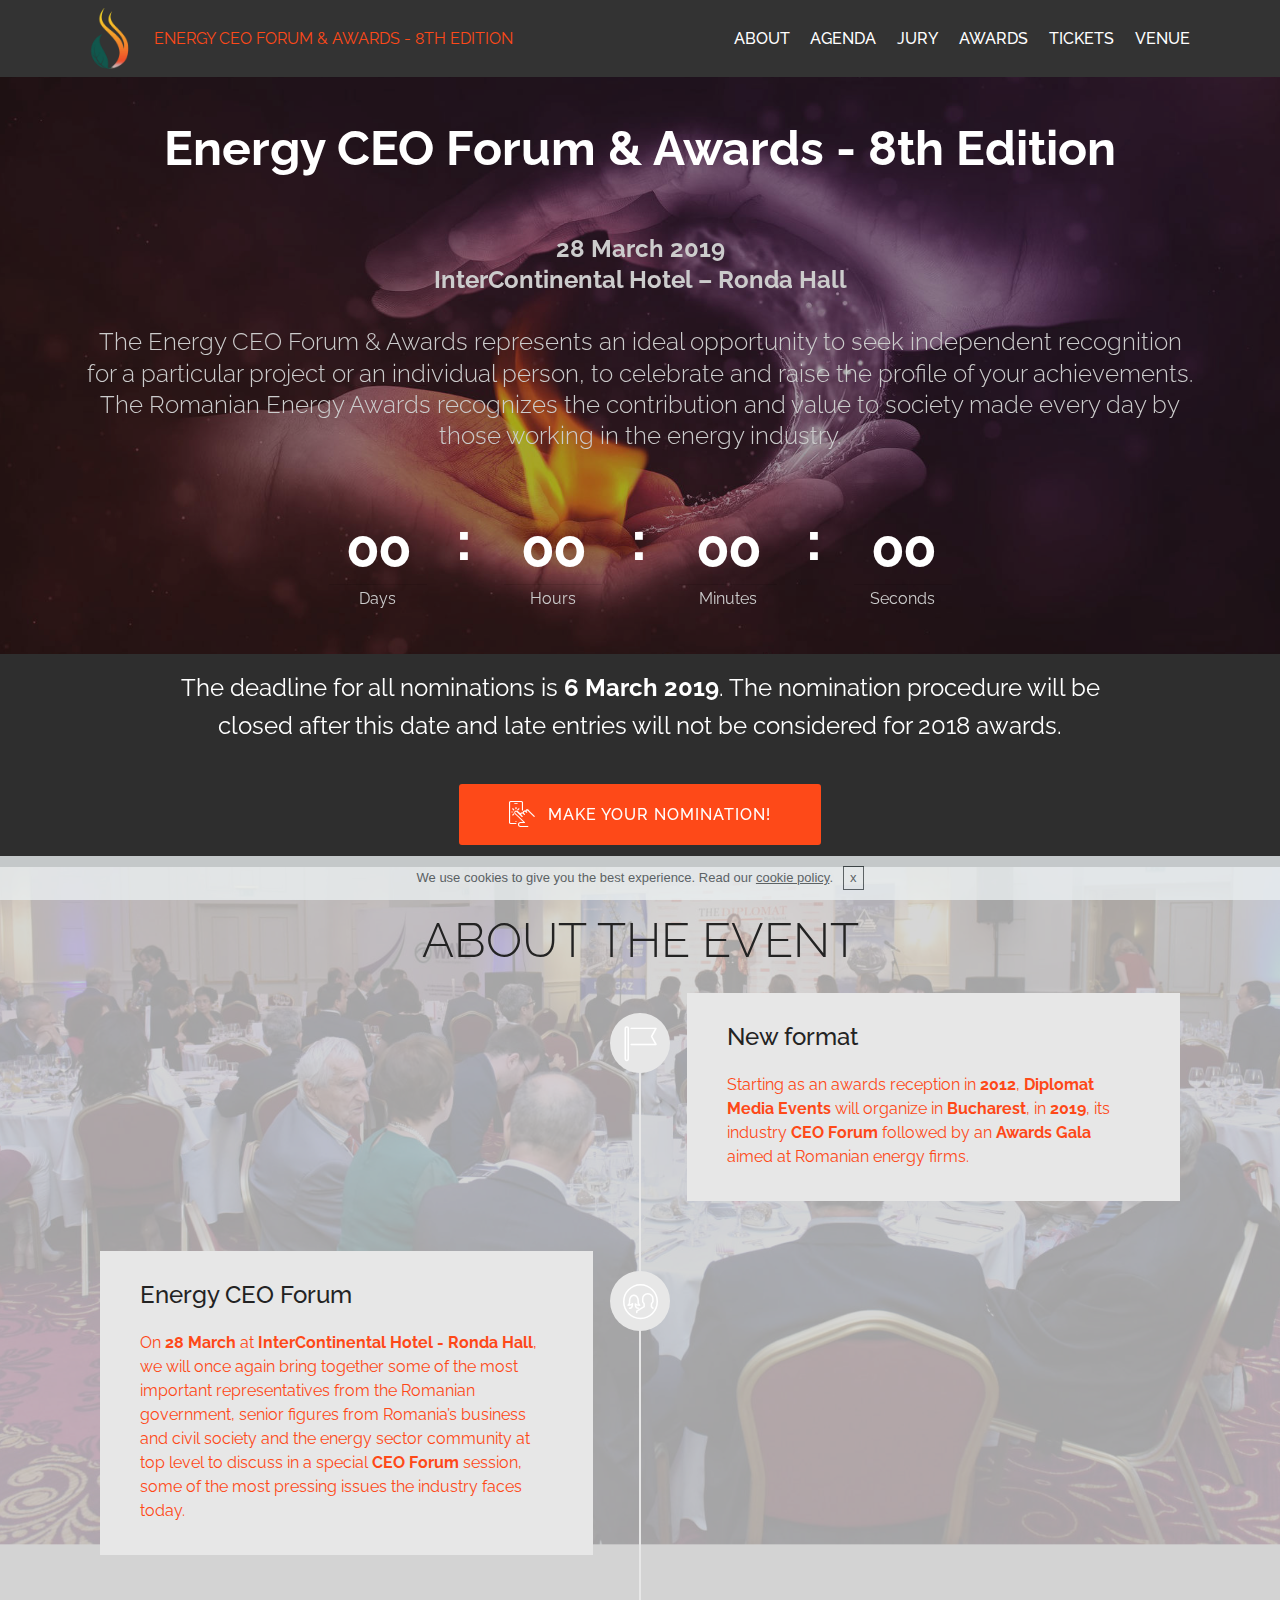
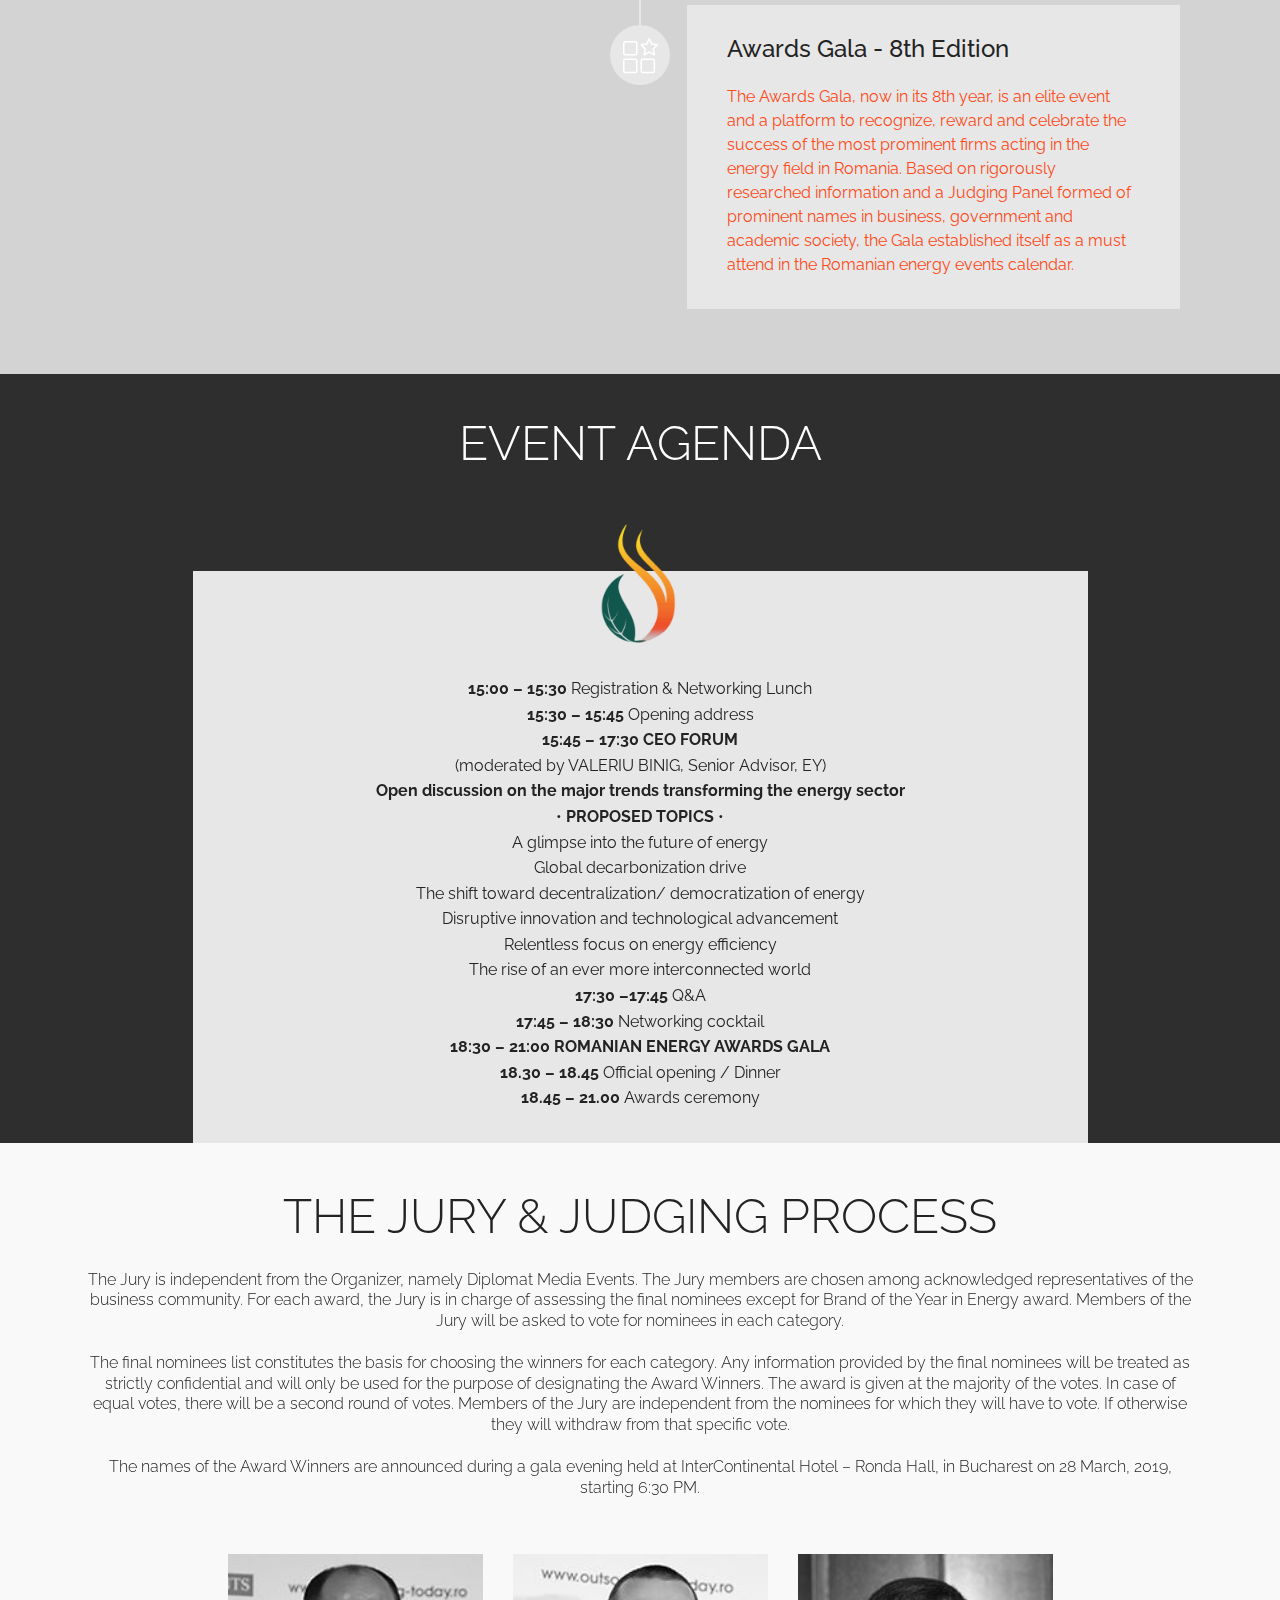
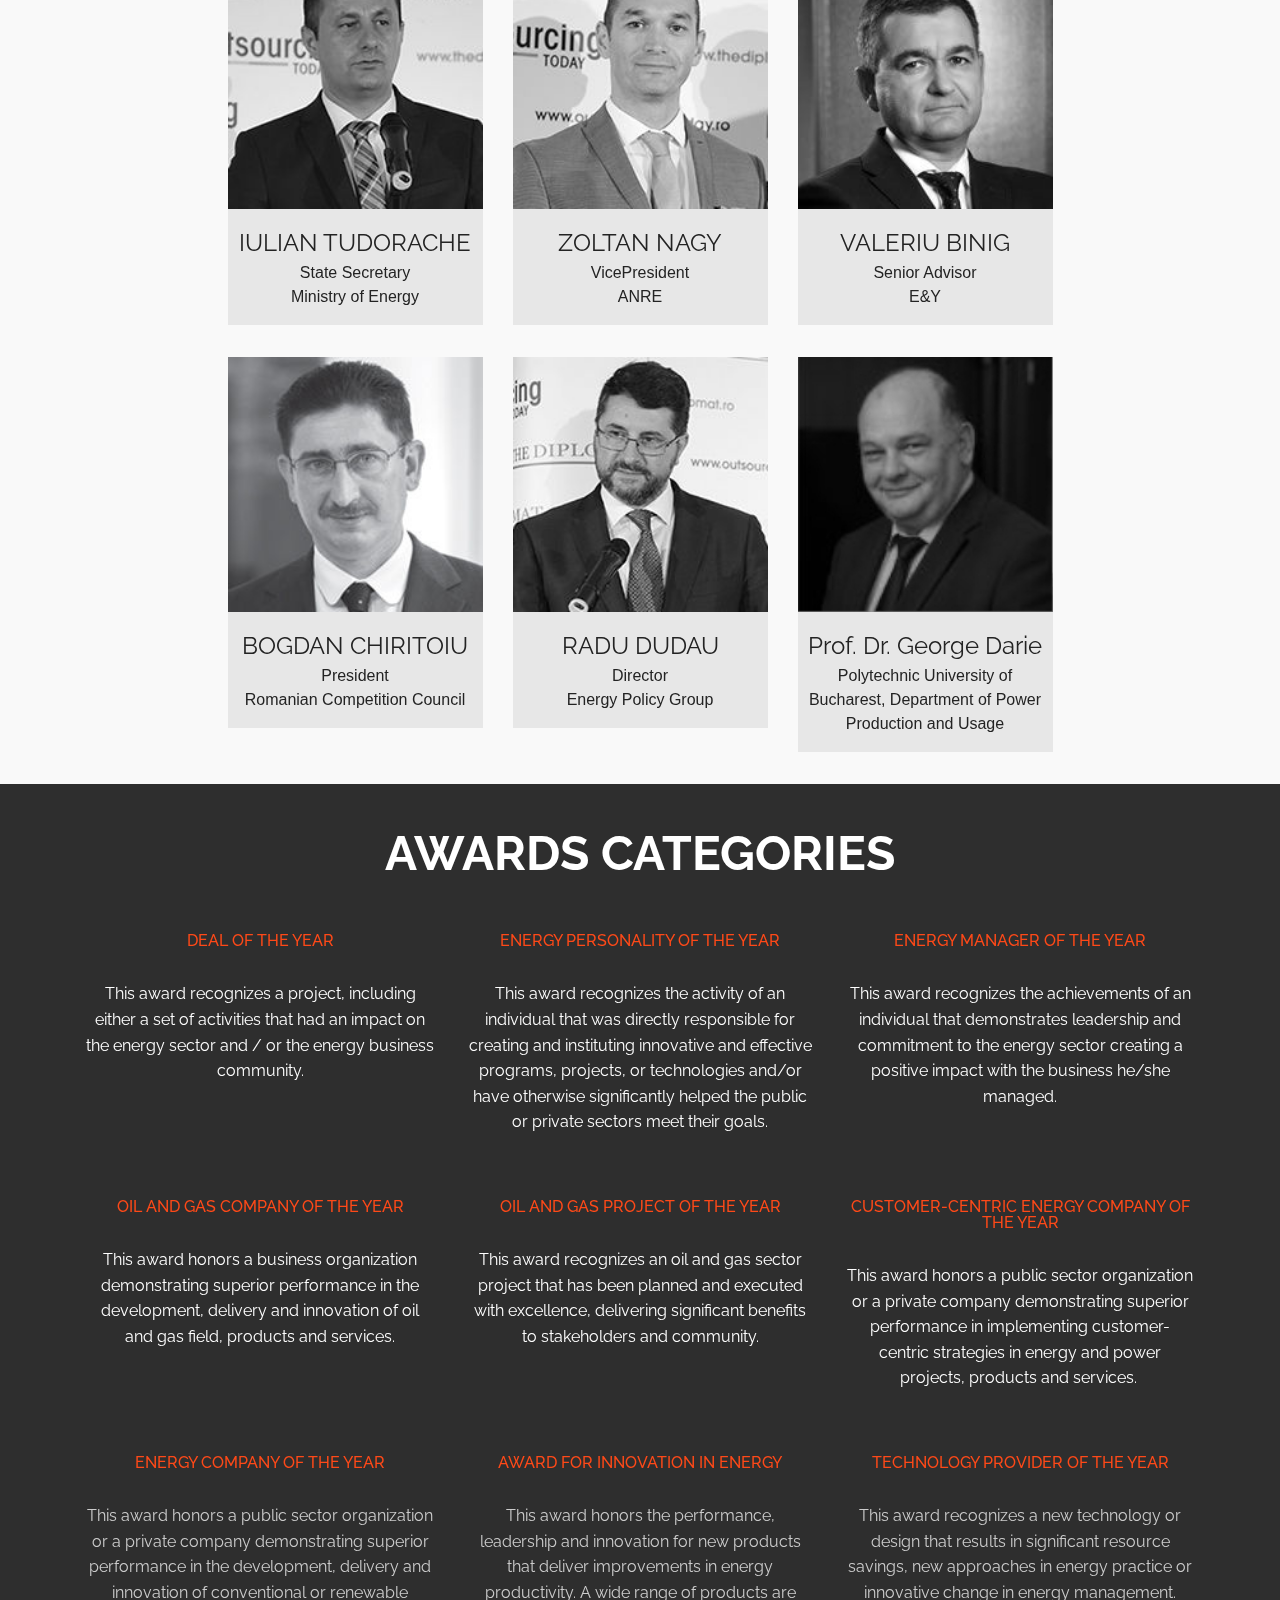
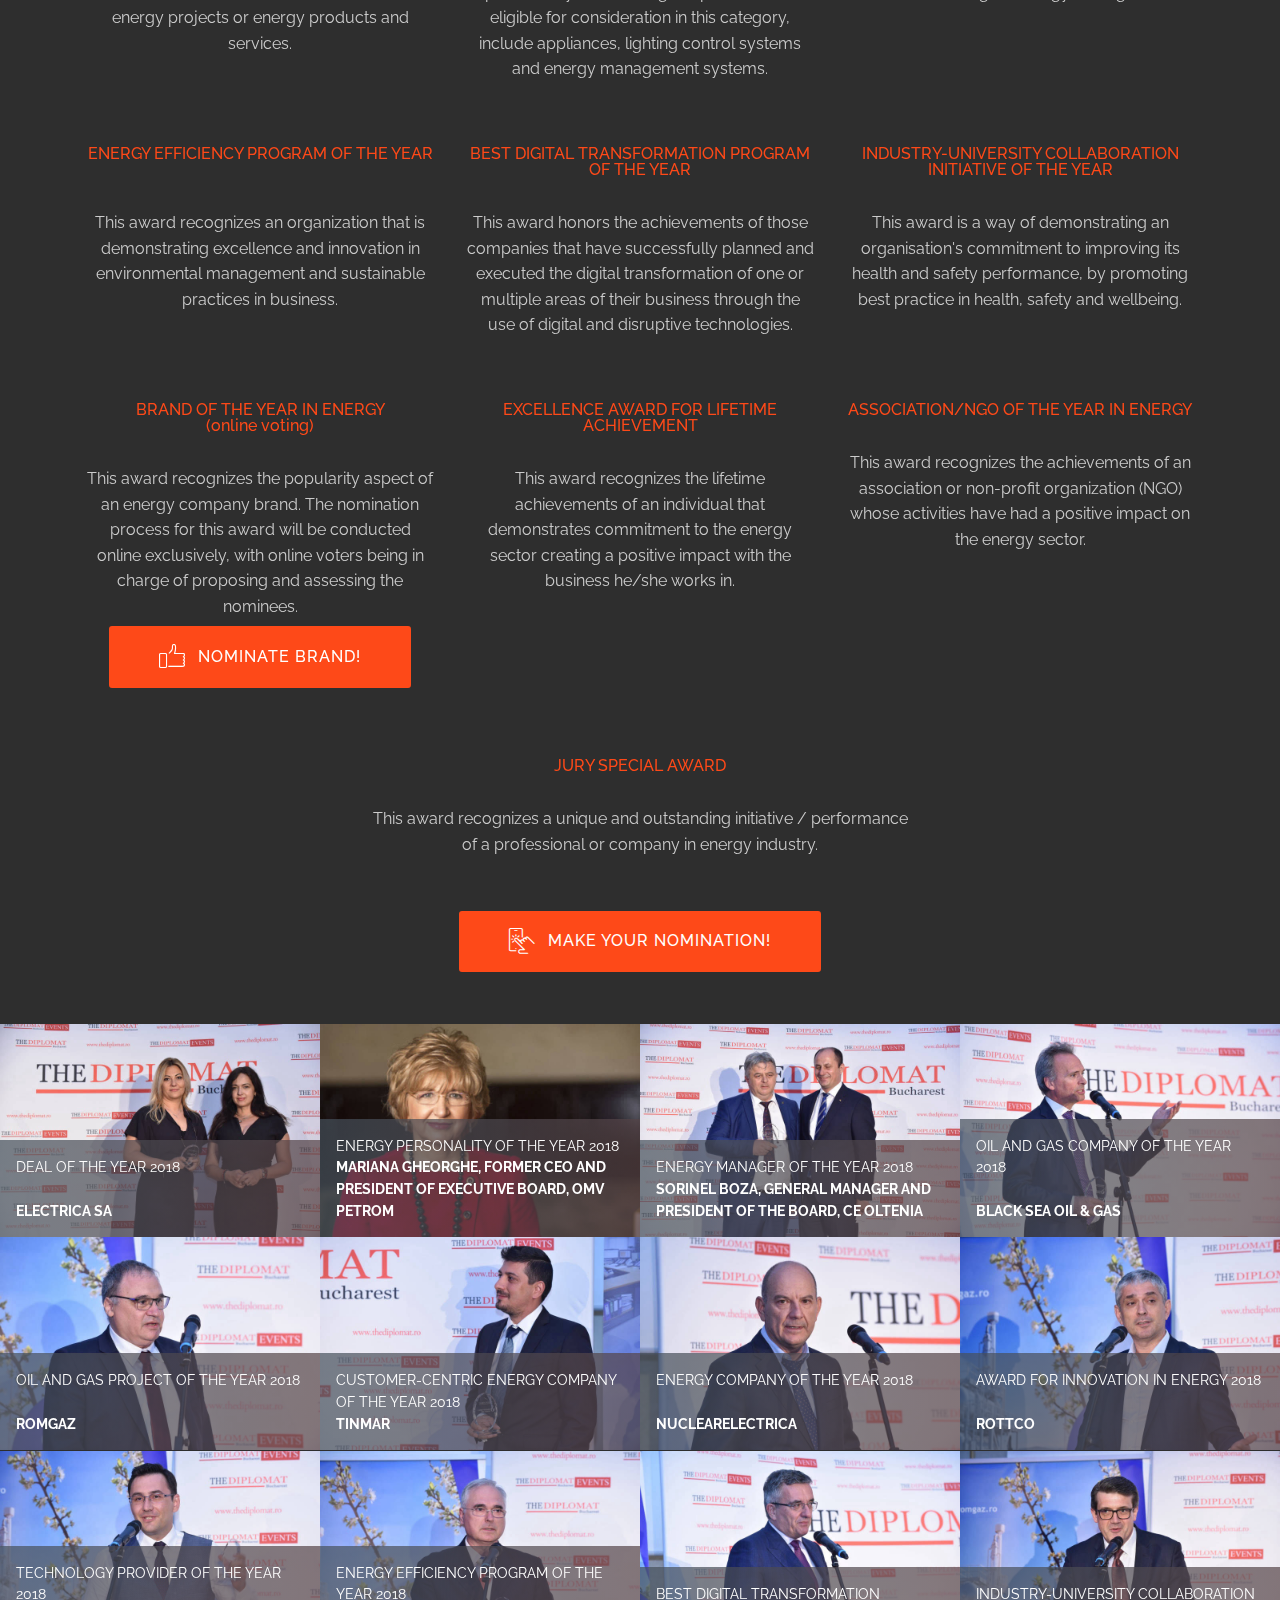
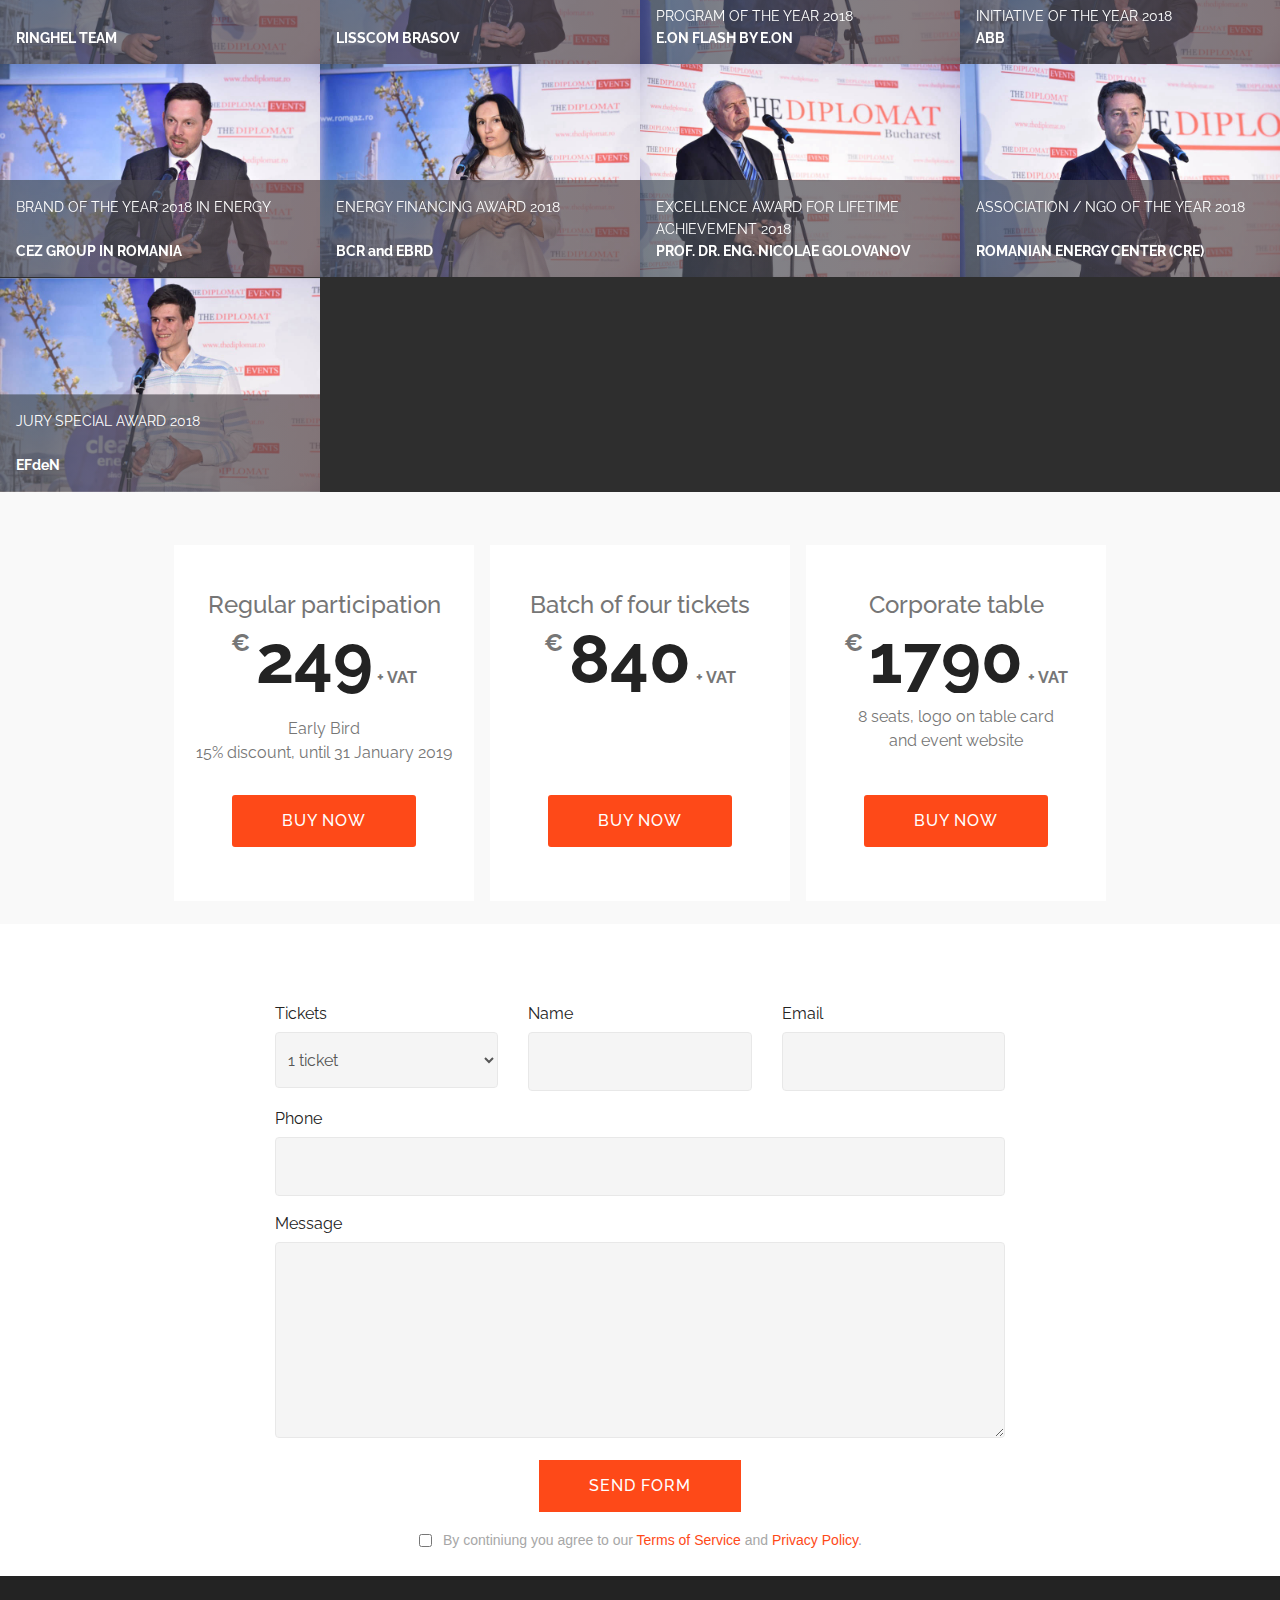
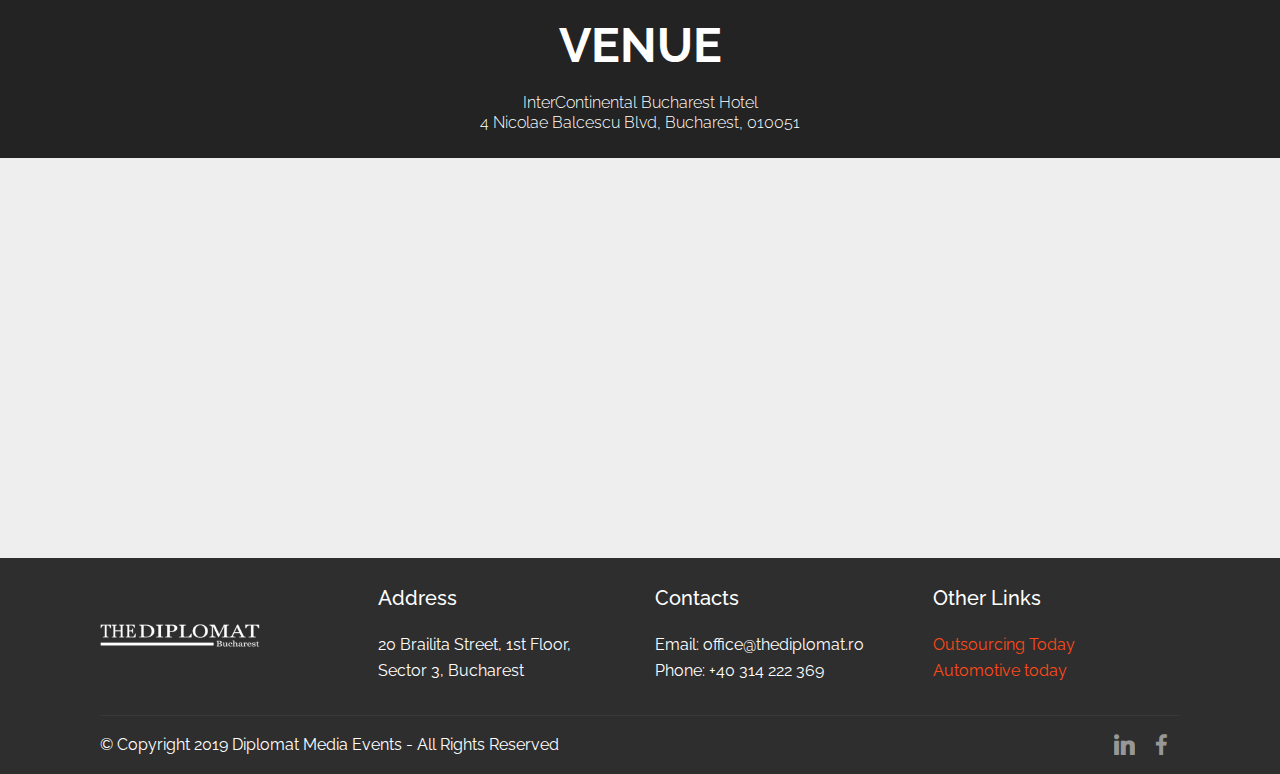
==== commit c0cfb078: "Date change" ====
--- a/index.html
+++ b/index.html
@@ -103,7 +103,7 @@
                 
                 
                 <p class="mbr-text align-center pb-3 mbr-fonts-style display-5">
-                    The deadline for all nominations is <strong>11 March 2019</strong>. The nomination procedure will be closed after this date and late entries will not be considered for 2018 awards.
+                    The deadline for all nominations is <strong>6 March 2019</strong>. The nomination procedure will be closed after this date and late entries will not be considered for 2018 awards.
                 </p>
                 <div class="mbr-section-btn align-center"><a class="btn btn-md btn-primary display-4" href="https://goo.gl/forms/c2uXeWwM9ymAZa1s2" target="_blank"><span class="mbri-touch mbr-iconfont mbr-iconfont-btn"></span>
                         MAKE YOUR NOMINATION!</a></div>
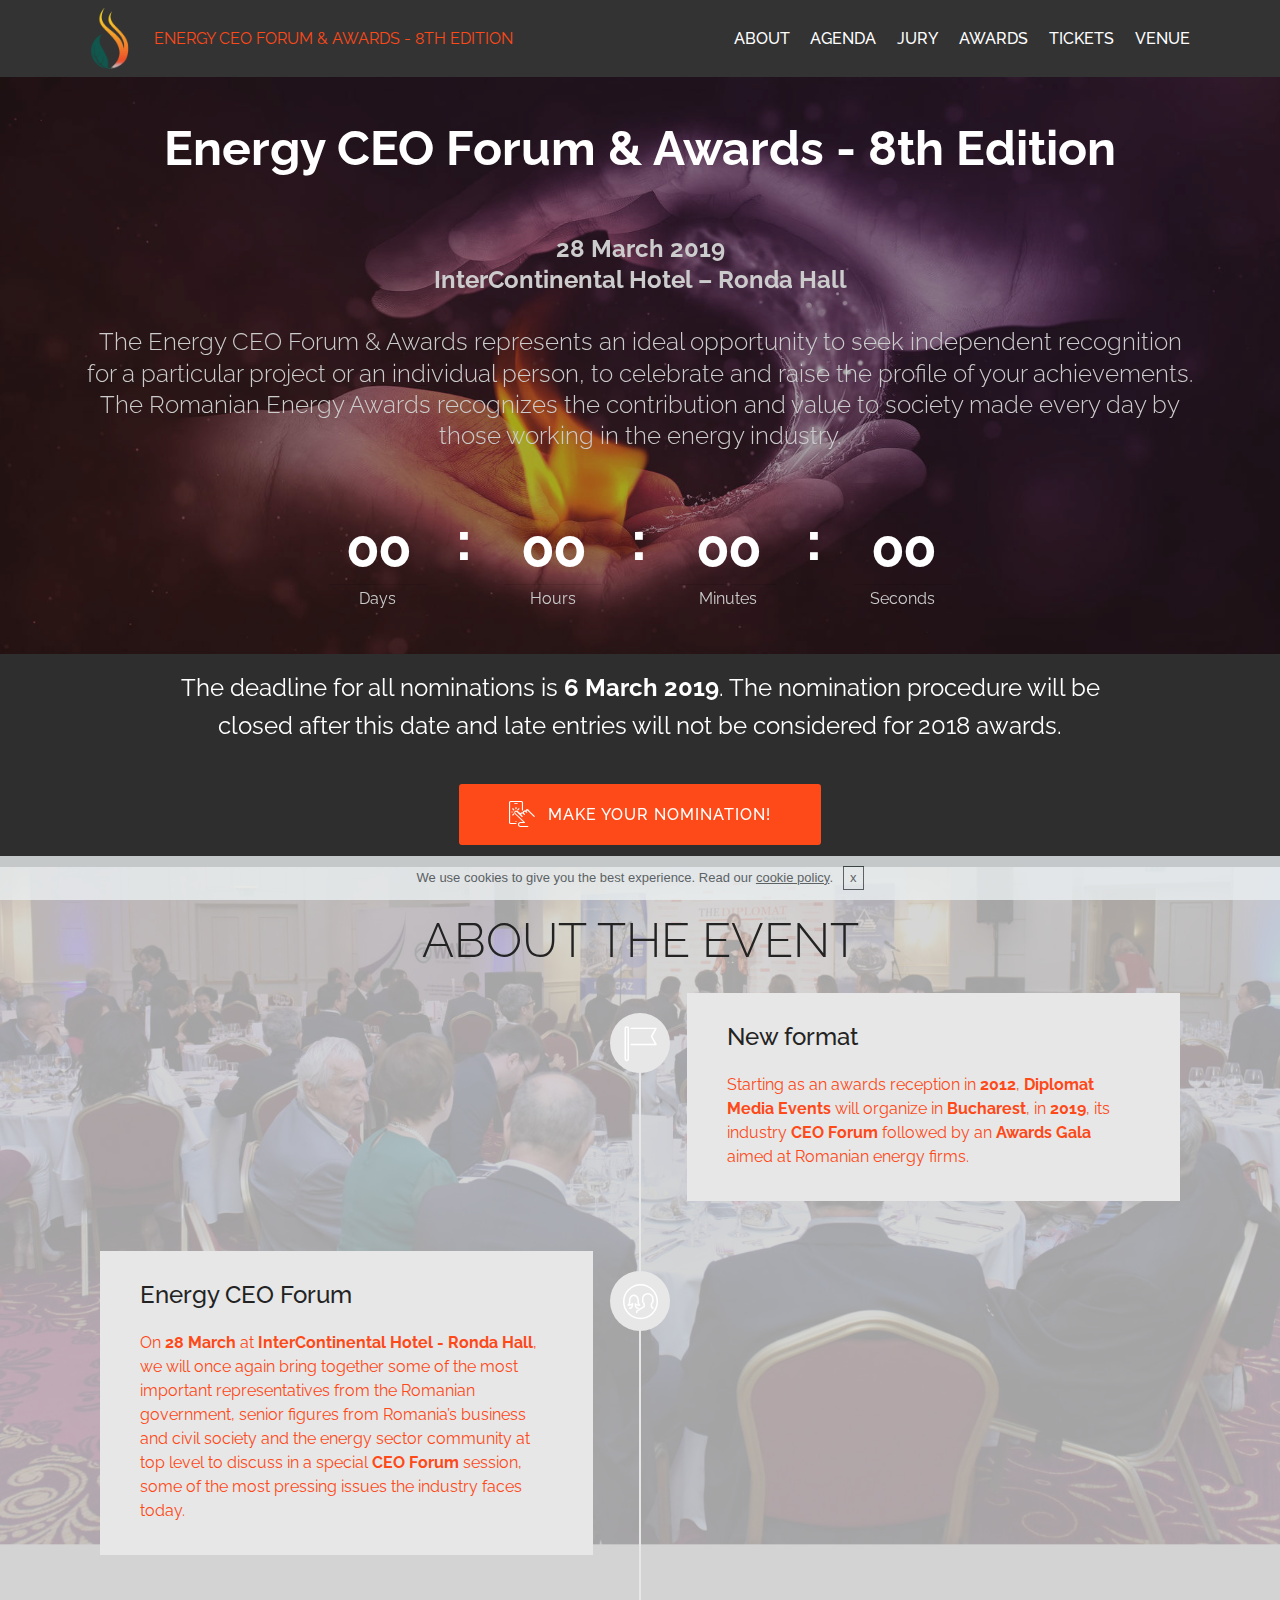
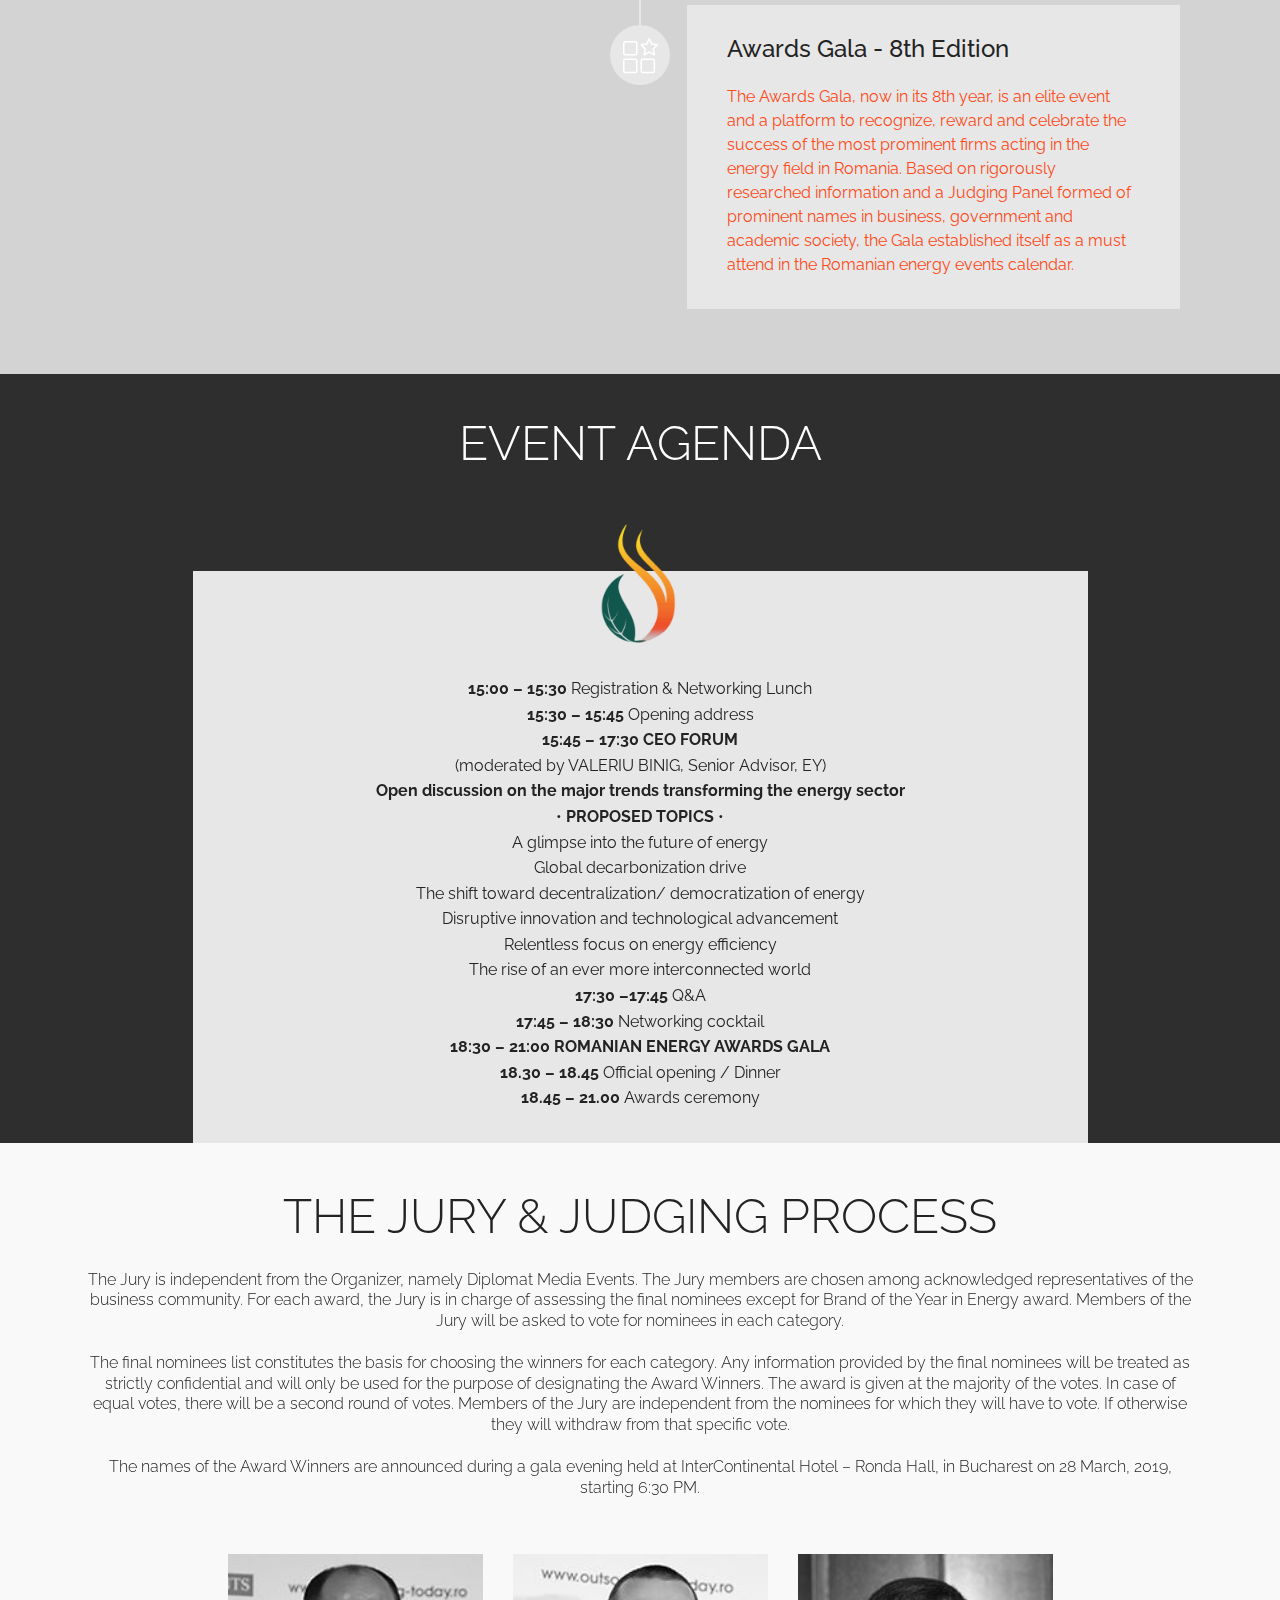
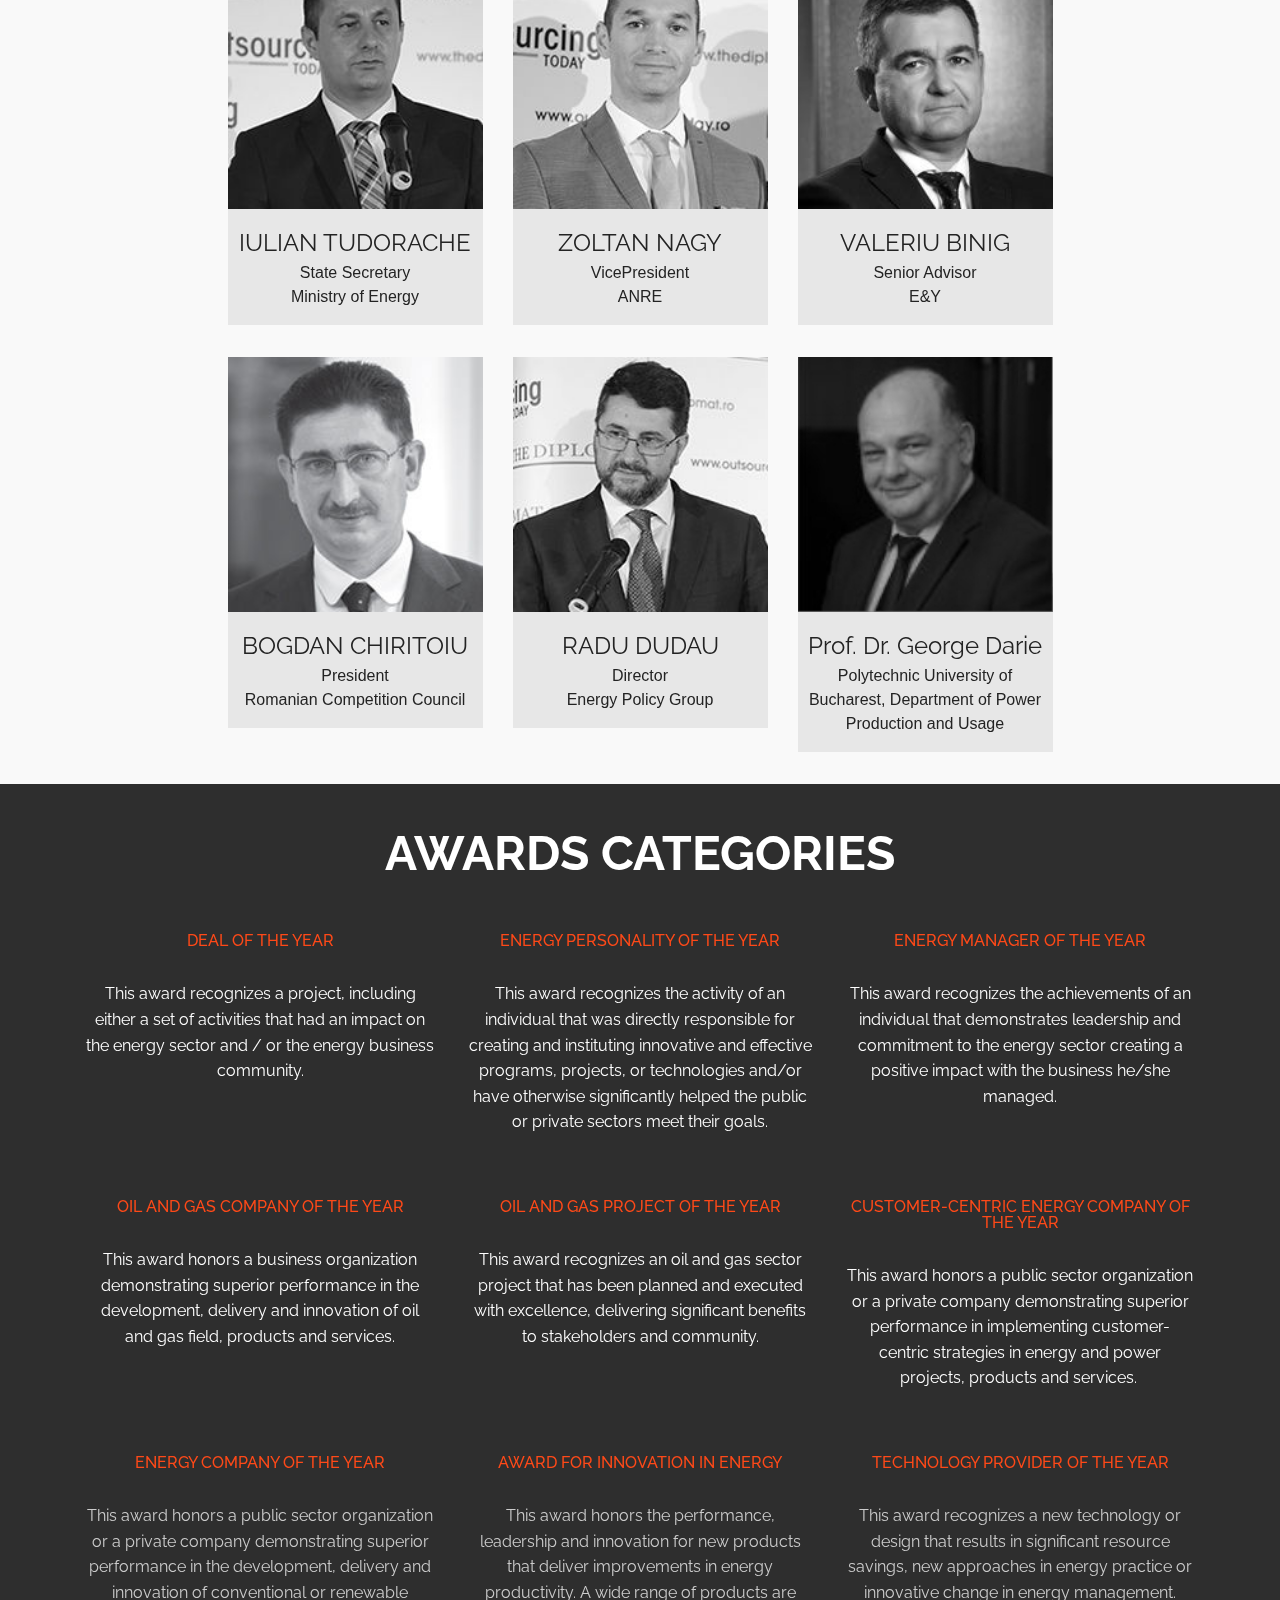
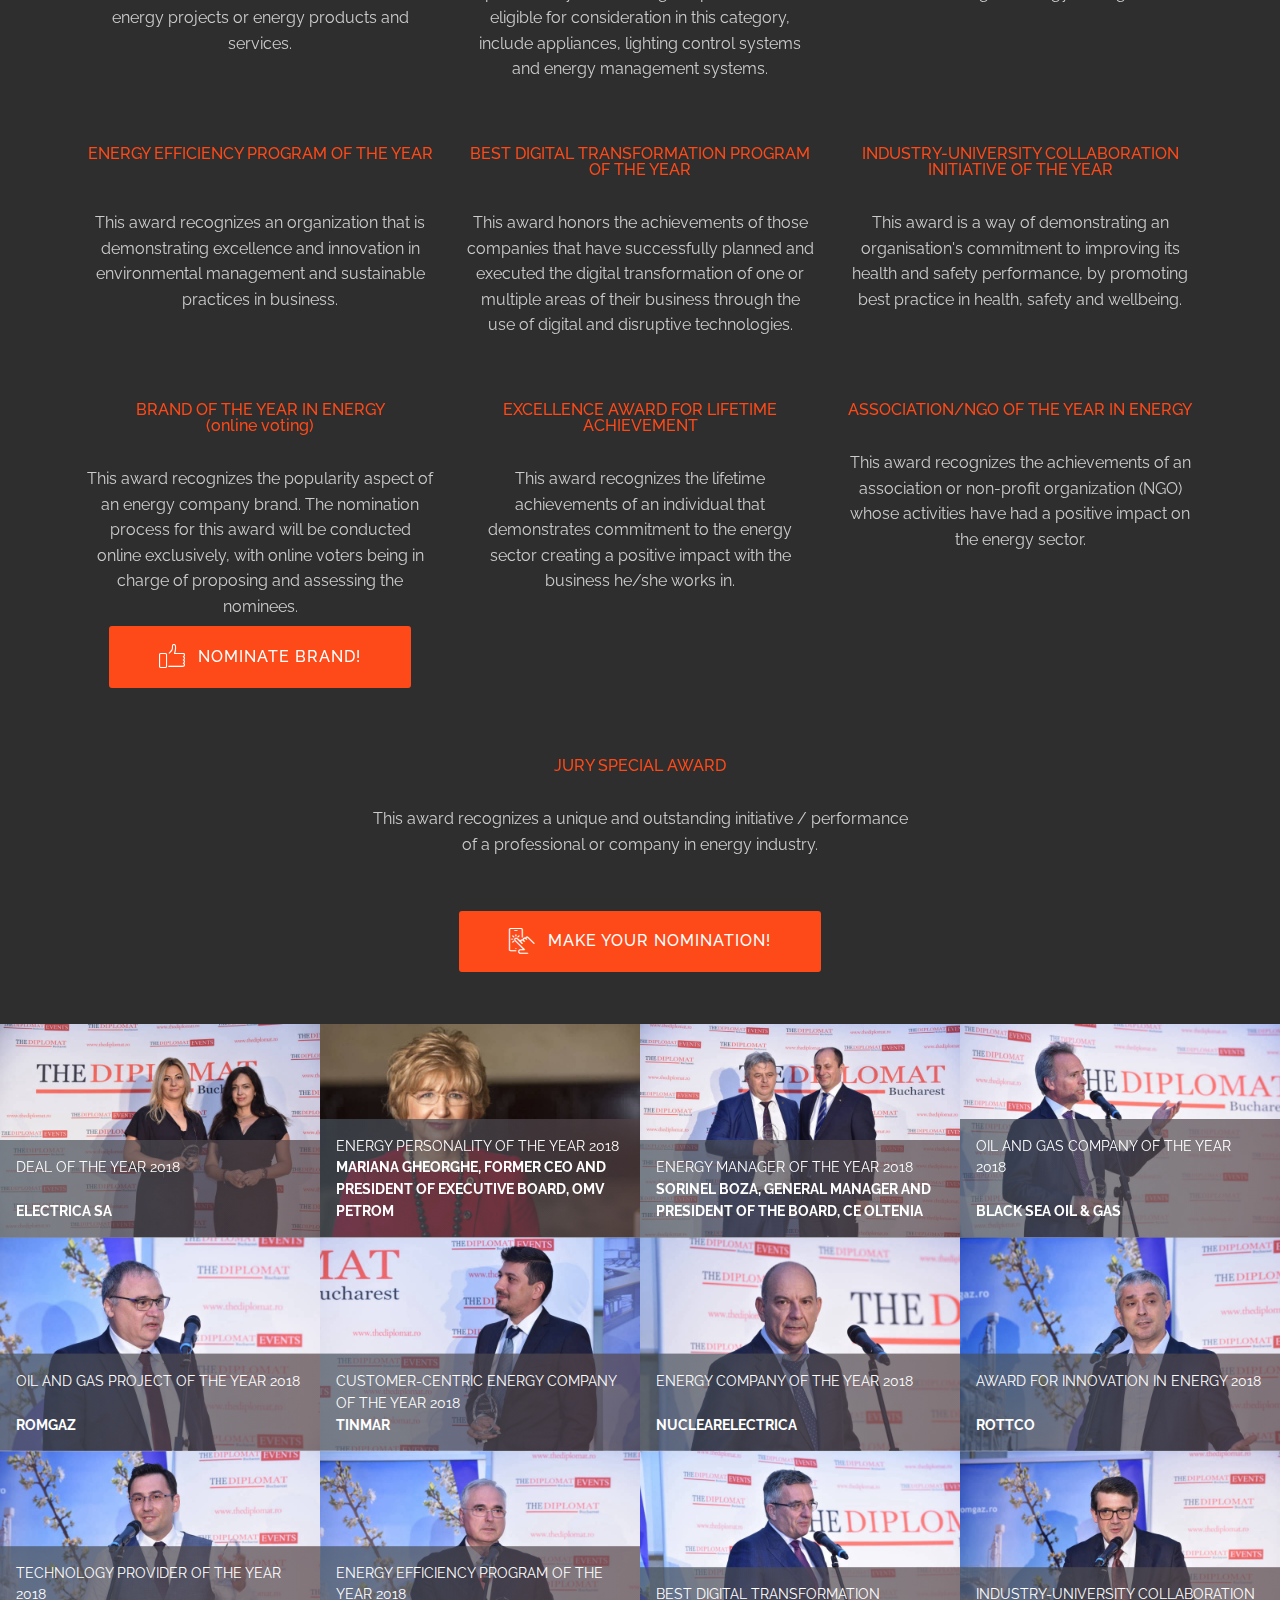
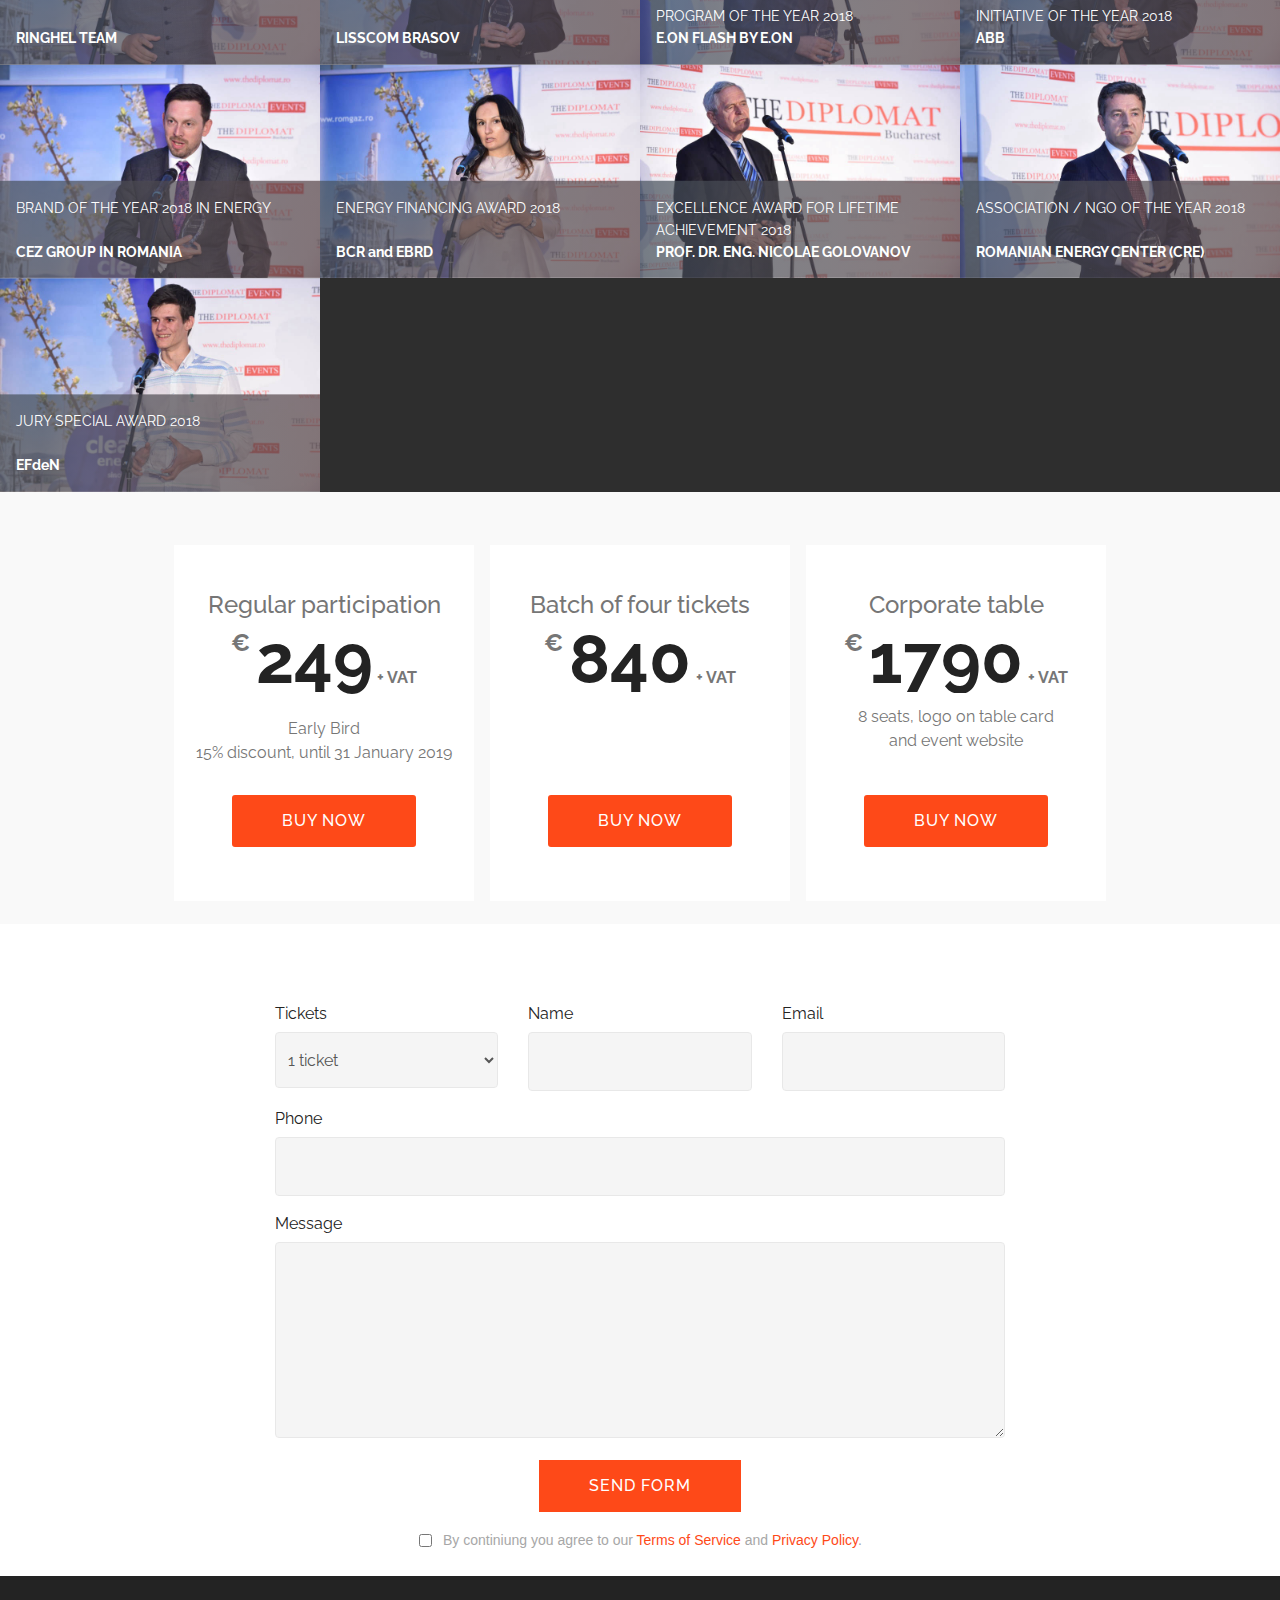
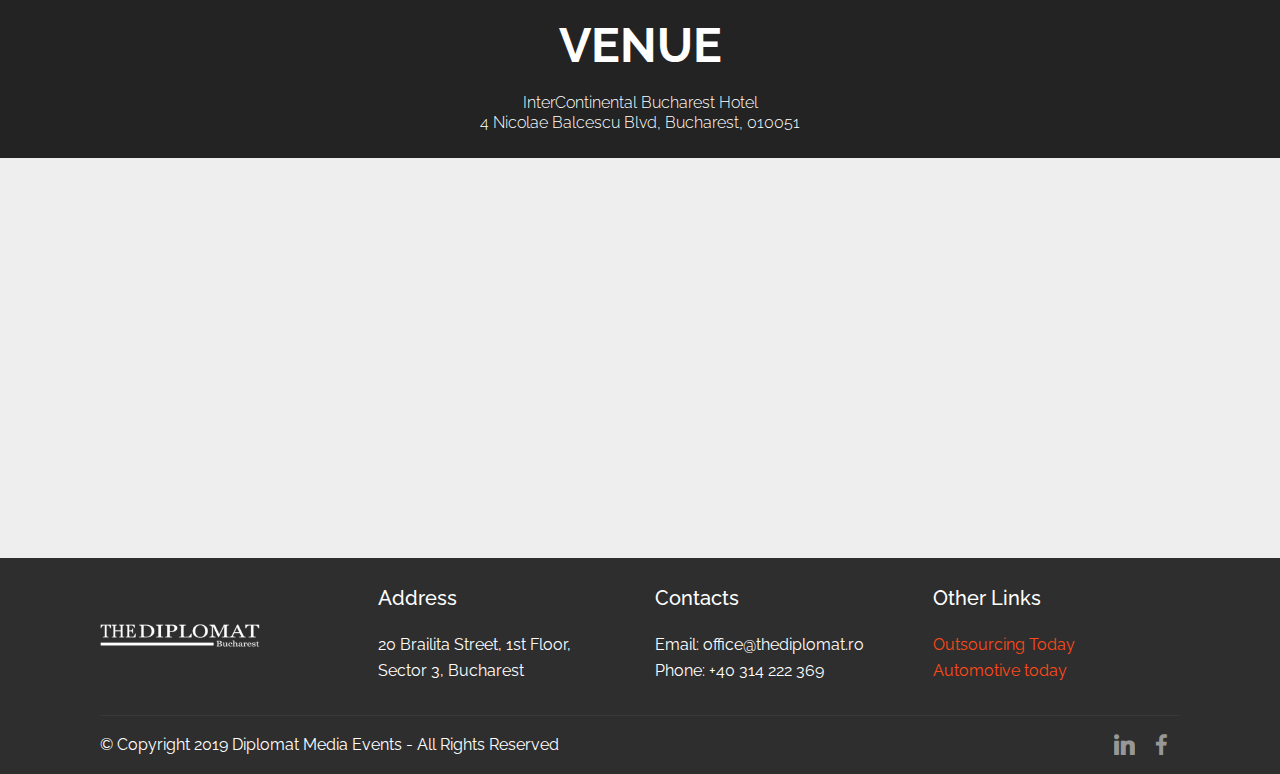
==== commit e5ae439e: "Updated the email" ====
--- a/index.html
+++ b/index.html
@@ -748,7 +748,7 @@
             <div class="media-container-column col-lg-8" data-form-type="formoid">
                     <div data-form-alert="" hidden="">Thanks for filling out the form!</div>
             
-                    <form class="mbr-form" action="https://mobirise.com/" method="post" data-form-title="ENERGY 2019 - Event registration request"><input type="hidden" name="email" data-form-email="true" value="SGnGWkD492C20qBNqAN7/dHtakJBvzE2UpJoEayMS5VPuDe8H6X4ZjRZG0xHvgsWb2S9xAxOFdyMSvHpFZ3kt2KKB7fgS9Rqj+CyapPOf5D+PqeKZn5kAgz/Zd8cbt05">
+                    <form class="mbr-form" action="https://mobirise.com/" method="post" data-form-title="ENERGY 2019 - Event registration request"><input type="hidden" name="email" data-form-email="true" value="a/R4ZMArJBrGmmtdqhBNfwFrtGl+kitzCoadbV6Sp3O1pehfR0KJjQXhyRmwheBCJ/ZWbbdjyT11ZjVGm7mnVRhY2w72r4E6VGs4/Qnq8aGR5EKtTR2JLiSqBG7KE8D7">
                         <div class="row row-sm-offset">
                                 <div class="col-md-4 multi-horizontal" data-for="tickets">
                                         <div class="form-group">
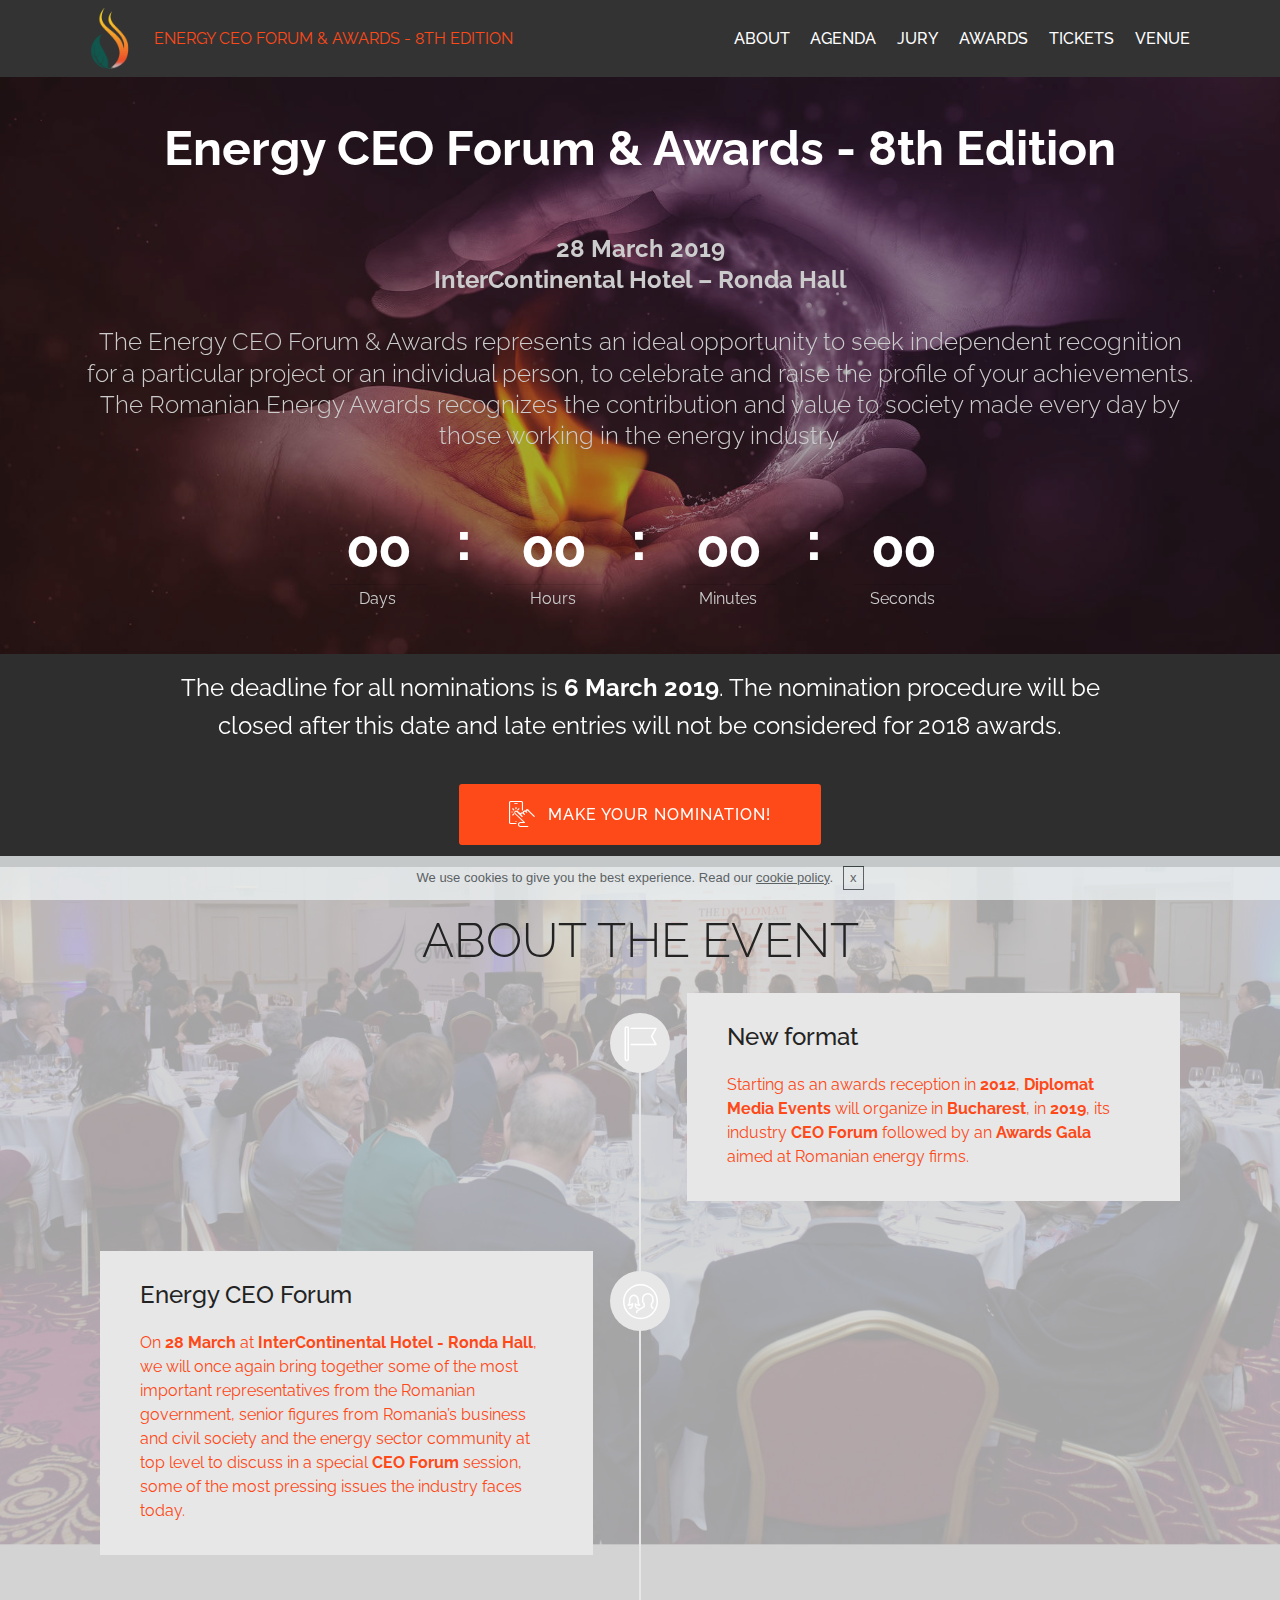
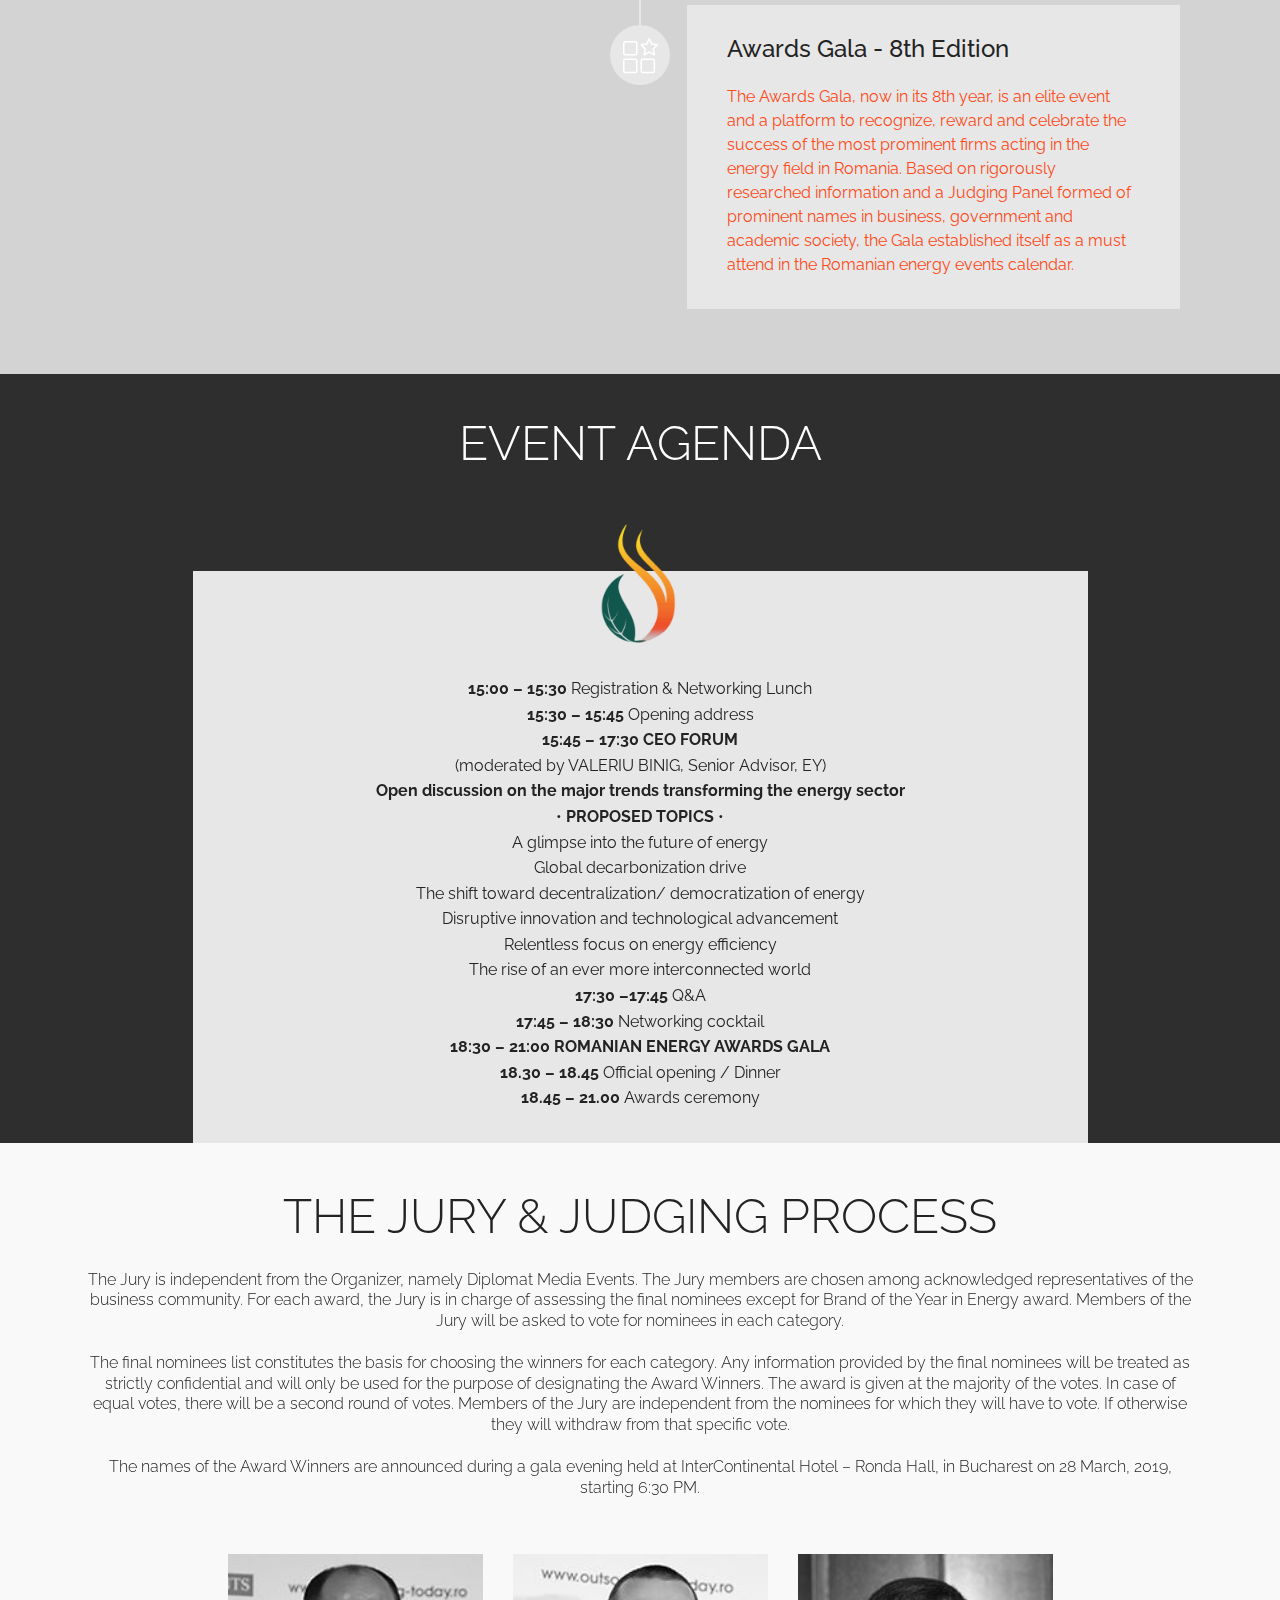
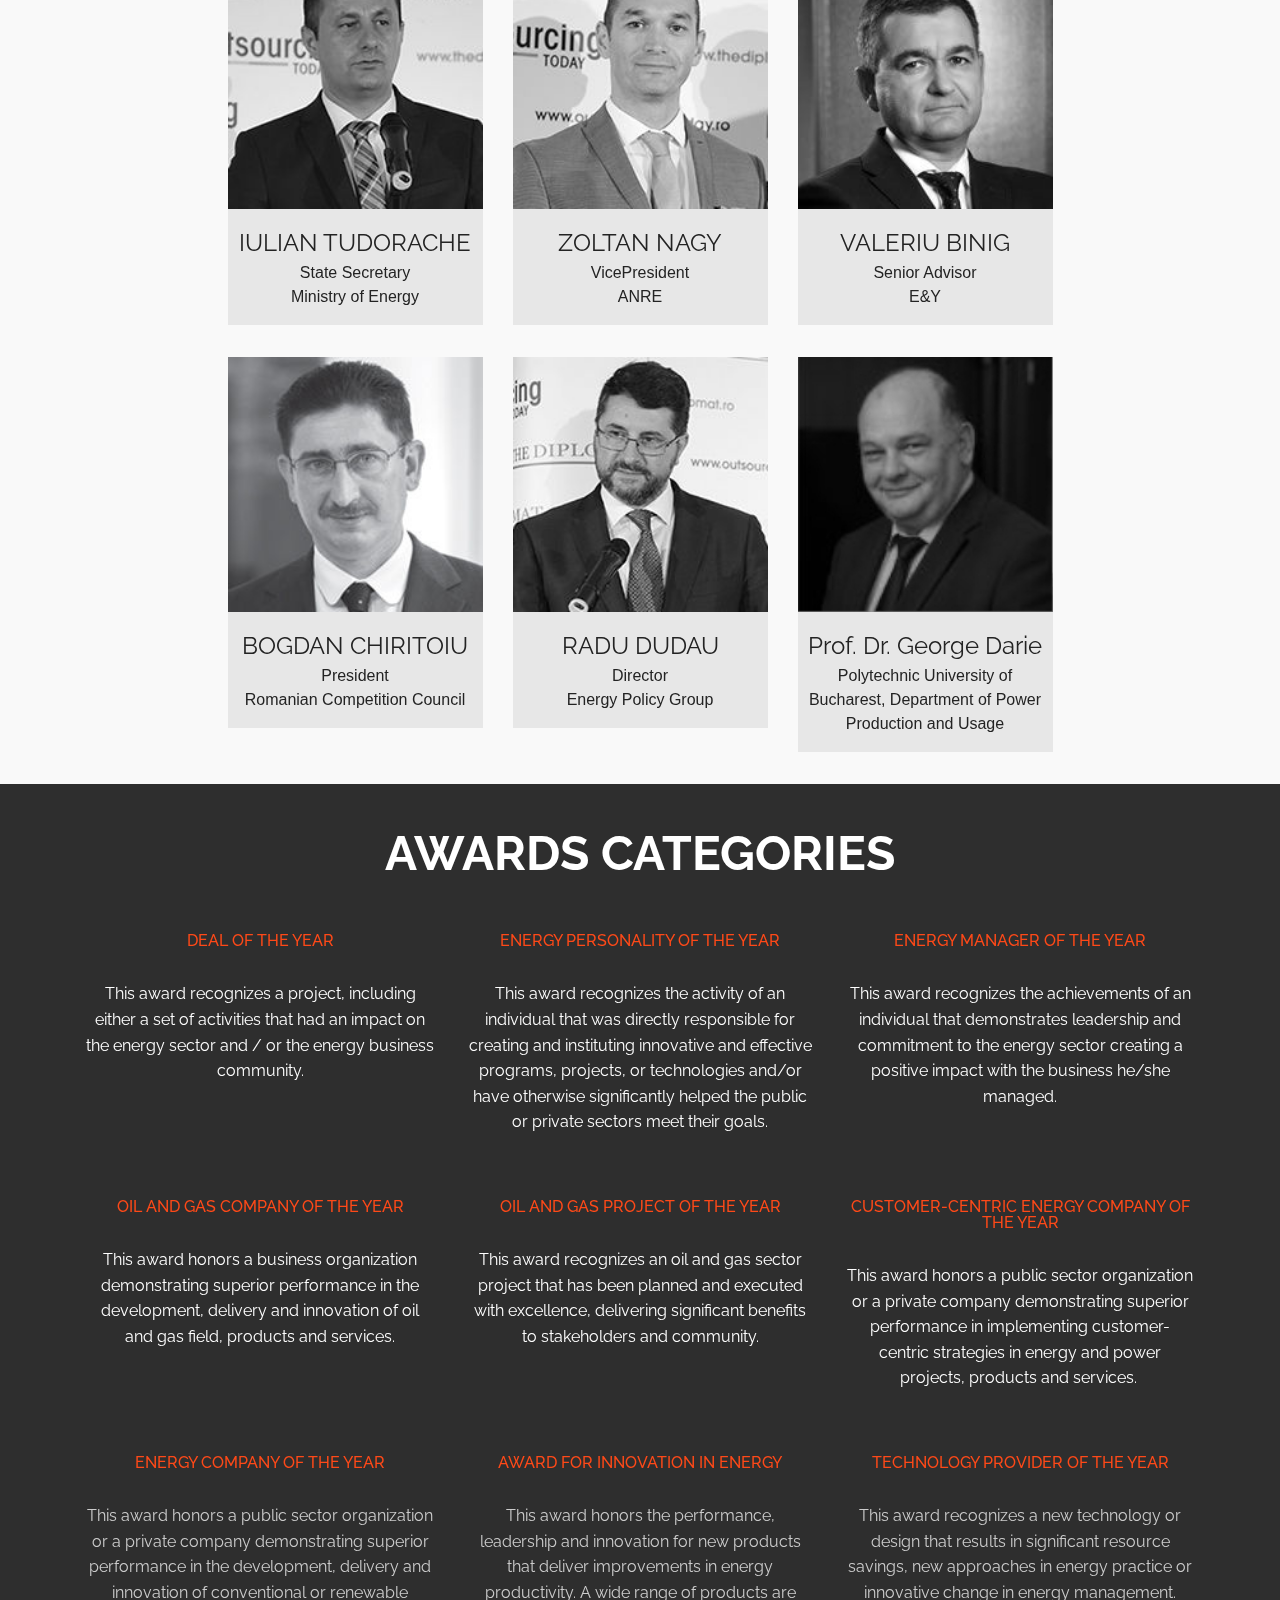
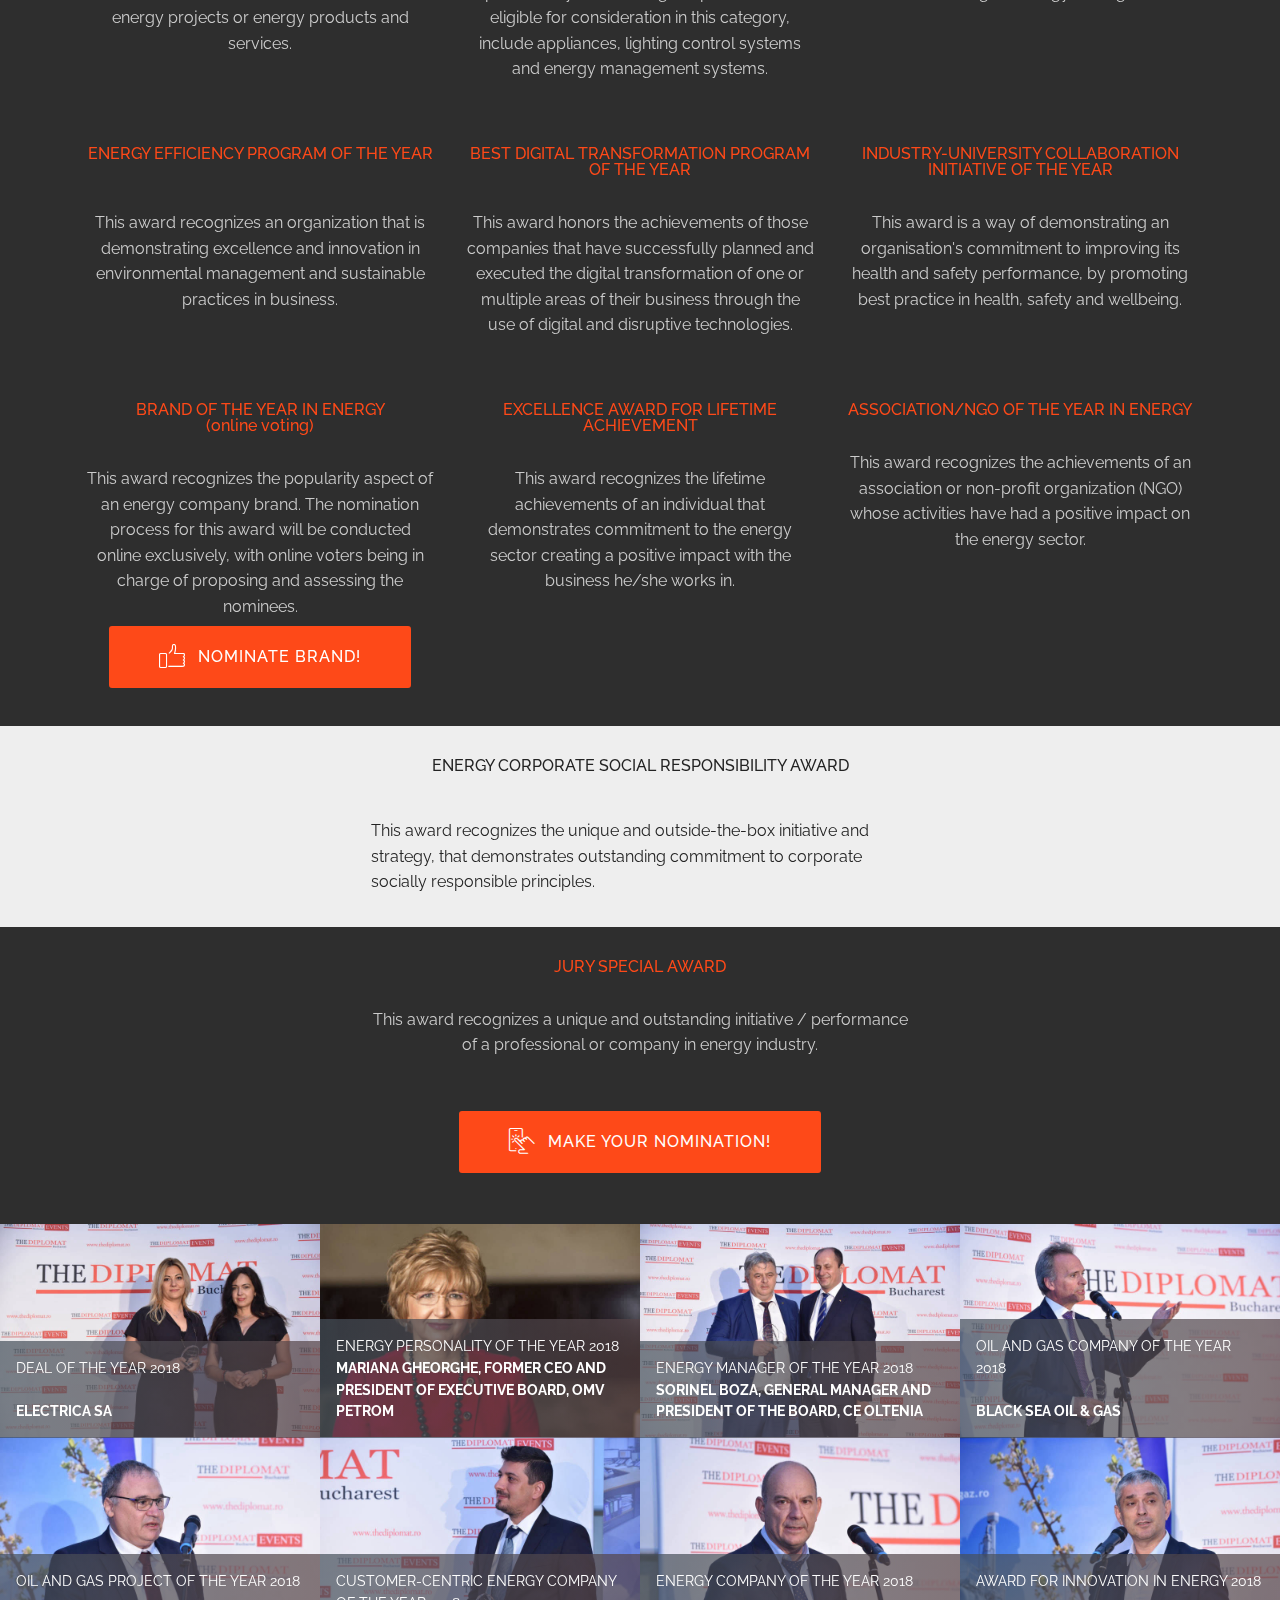
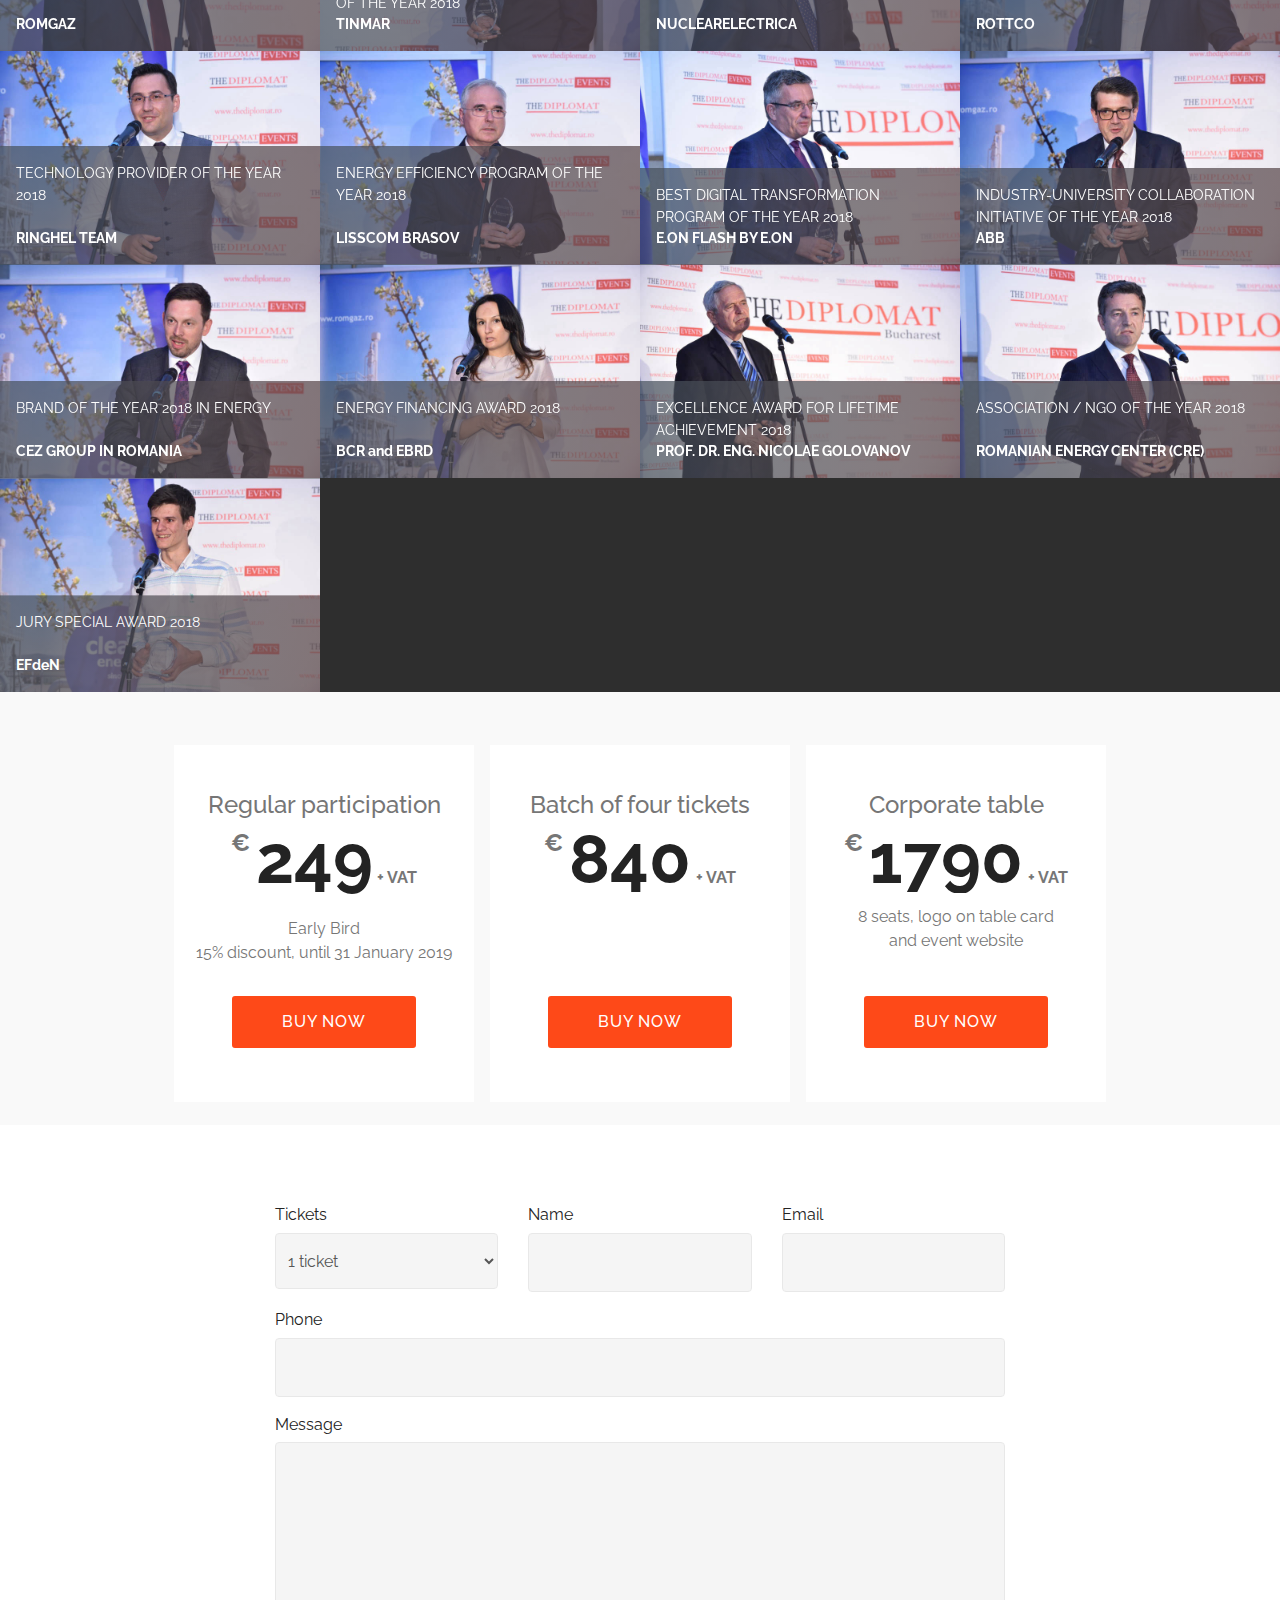
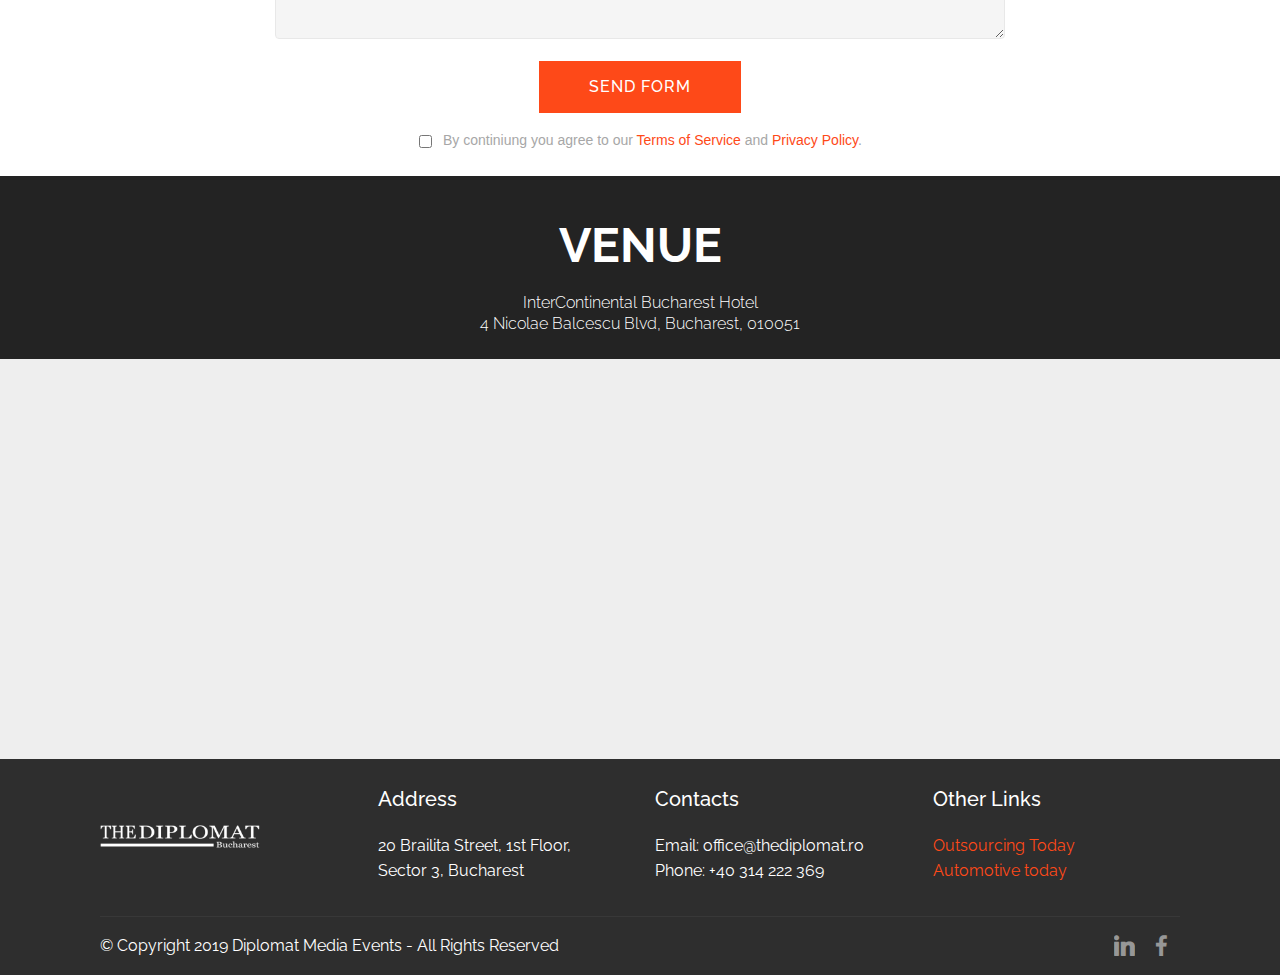
==== commit 82b81f6b: "Added CSR Award" ====
--- a/index.html
+++ b/index.html
@@ -575,6 +575,32 @@
                     <p class="mbr-text mbr-fonts-style display-7">This award recognizes the achievements of an association or non-profit organization (NGO) whose activities have had a positive impact on the energy sector.</p>
                 </div>
             </div>
+
+            
+        </div>
+    </div>
+</section>
+
+<section class="features10" id="">
+
+    
+
+    
+    <div class="container">
+        <div class="row justify-content-center">
+            <div class="card p-3 col-12 col-md-6">
+                <div class="media mb-3">
+                    
+                    <h4 class="card-title media-body py-3 mbr-fonts-style display-7">ENERGY CORPORATE SOCIAL RESPONSIBILITY AWARD</h4>
+                </div>
+                <div class="card-box">
+                    <p class="mbr-text mbr-fonts-style display-7">This award recognizes the unique and outside-the-box initiative and strategy, that demonstrates outstanding commitment to corporate socially responsible principles.</p>
+                </div>
+            </div>
+
+            
+
+            
 
             
         </div>
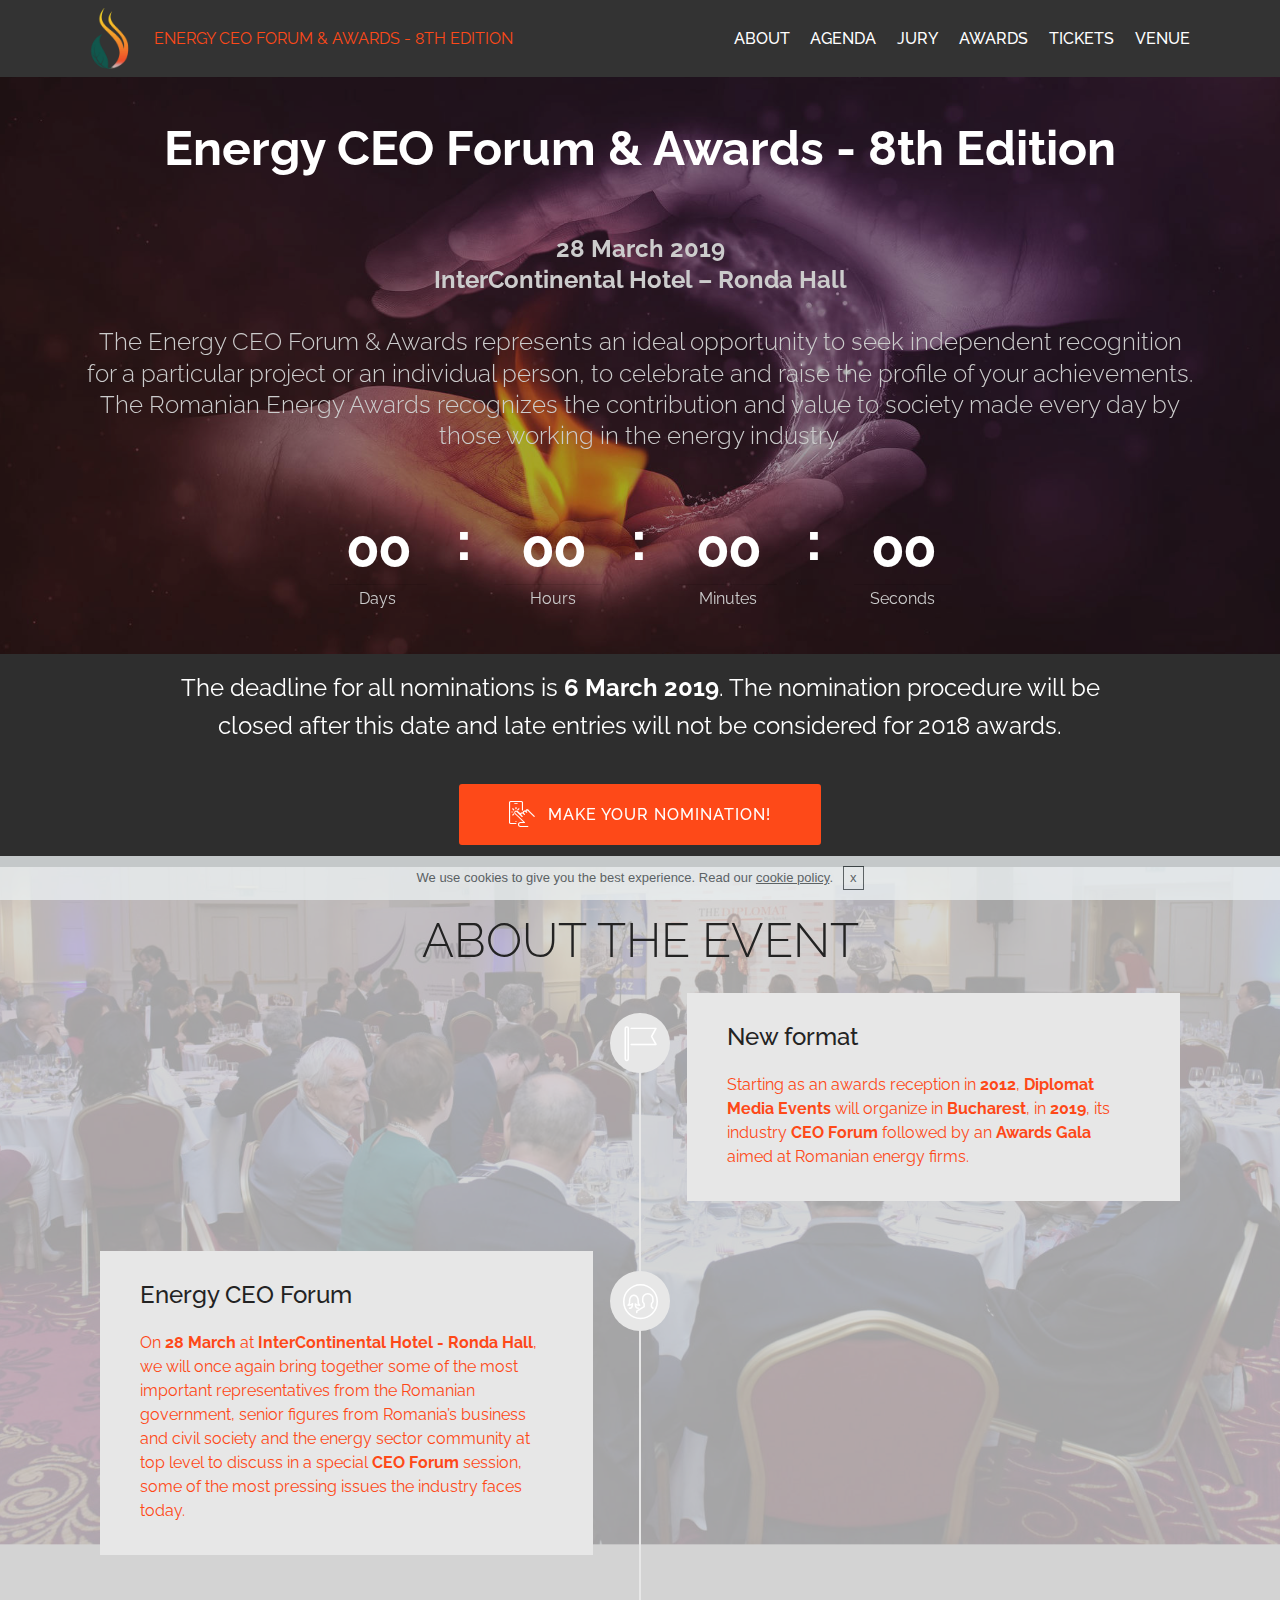
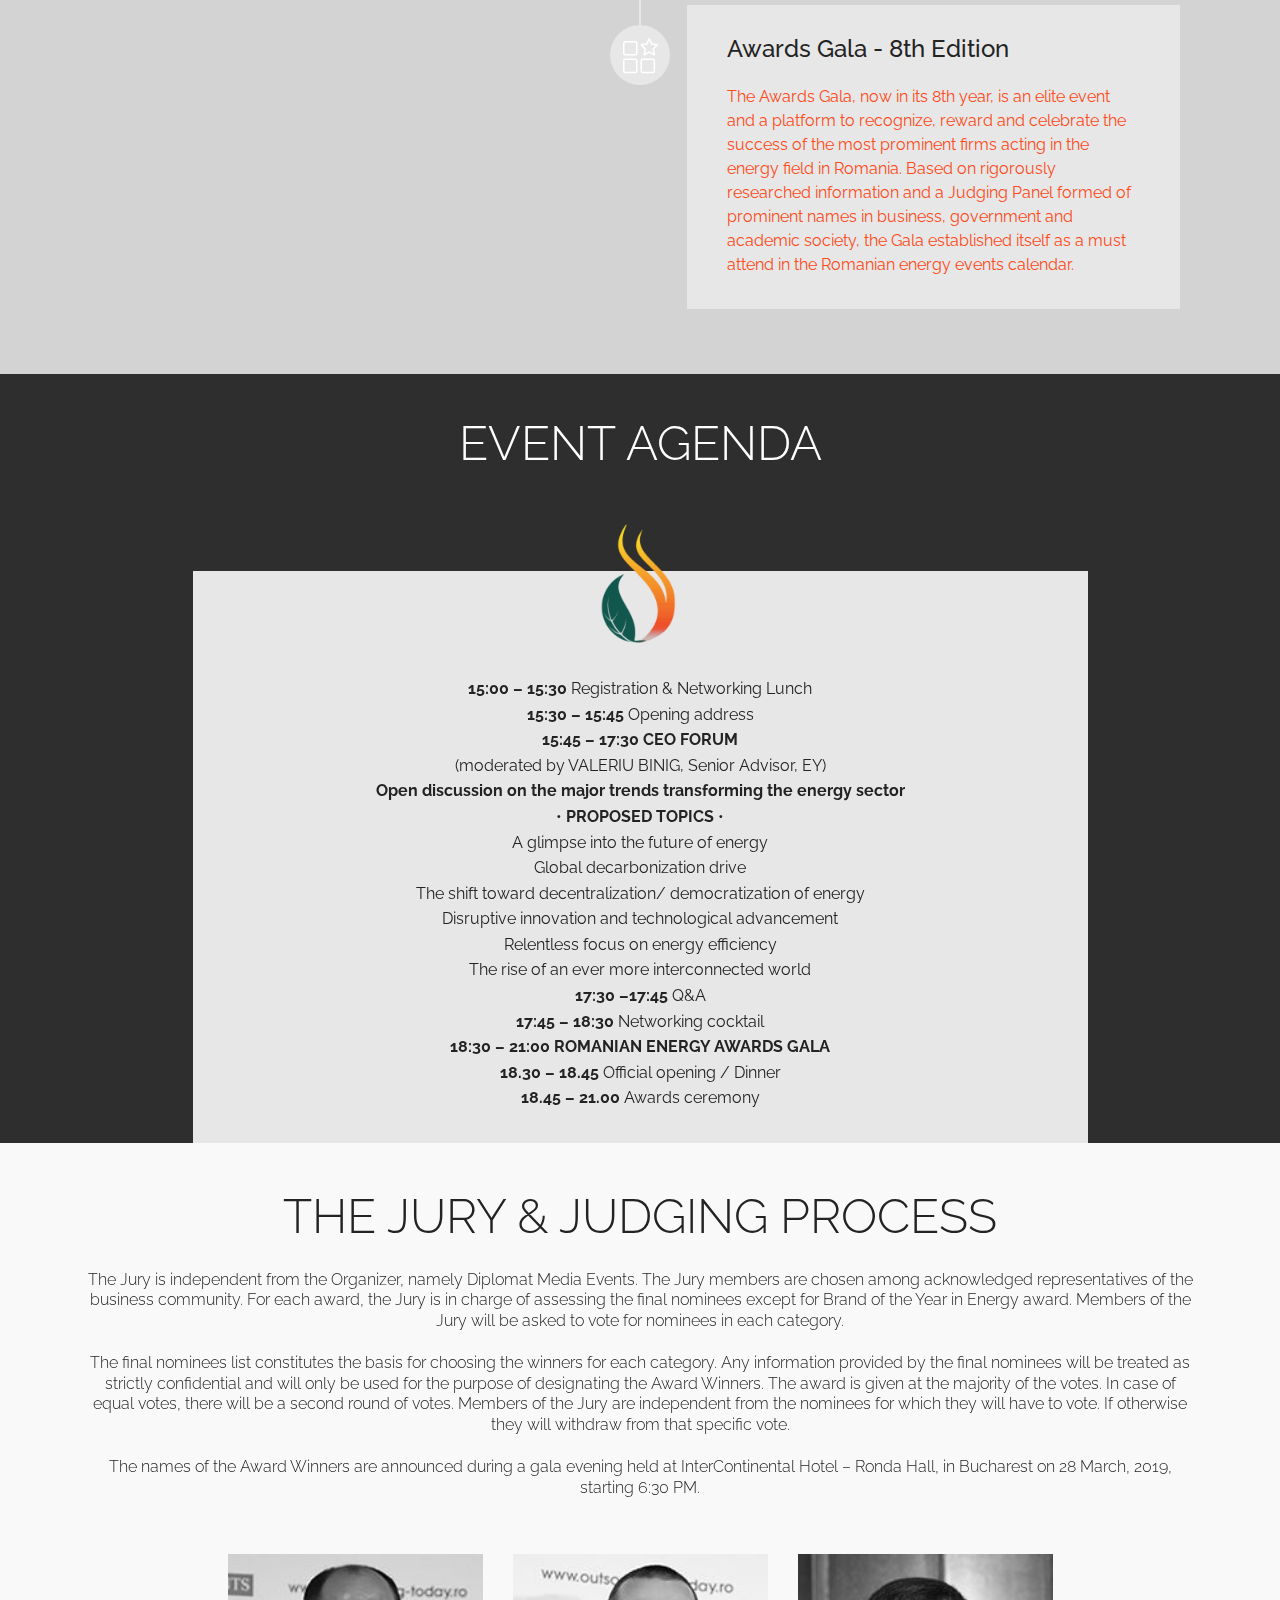
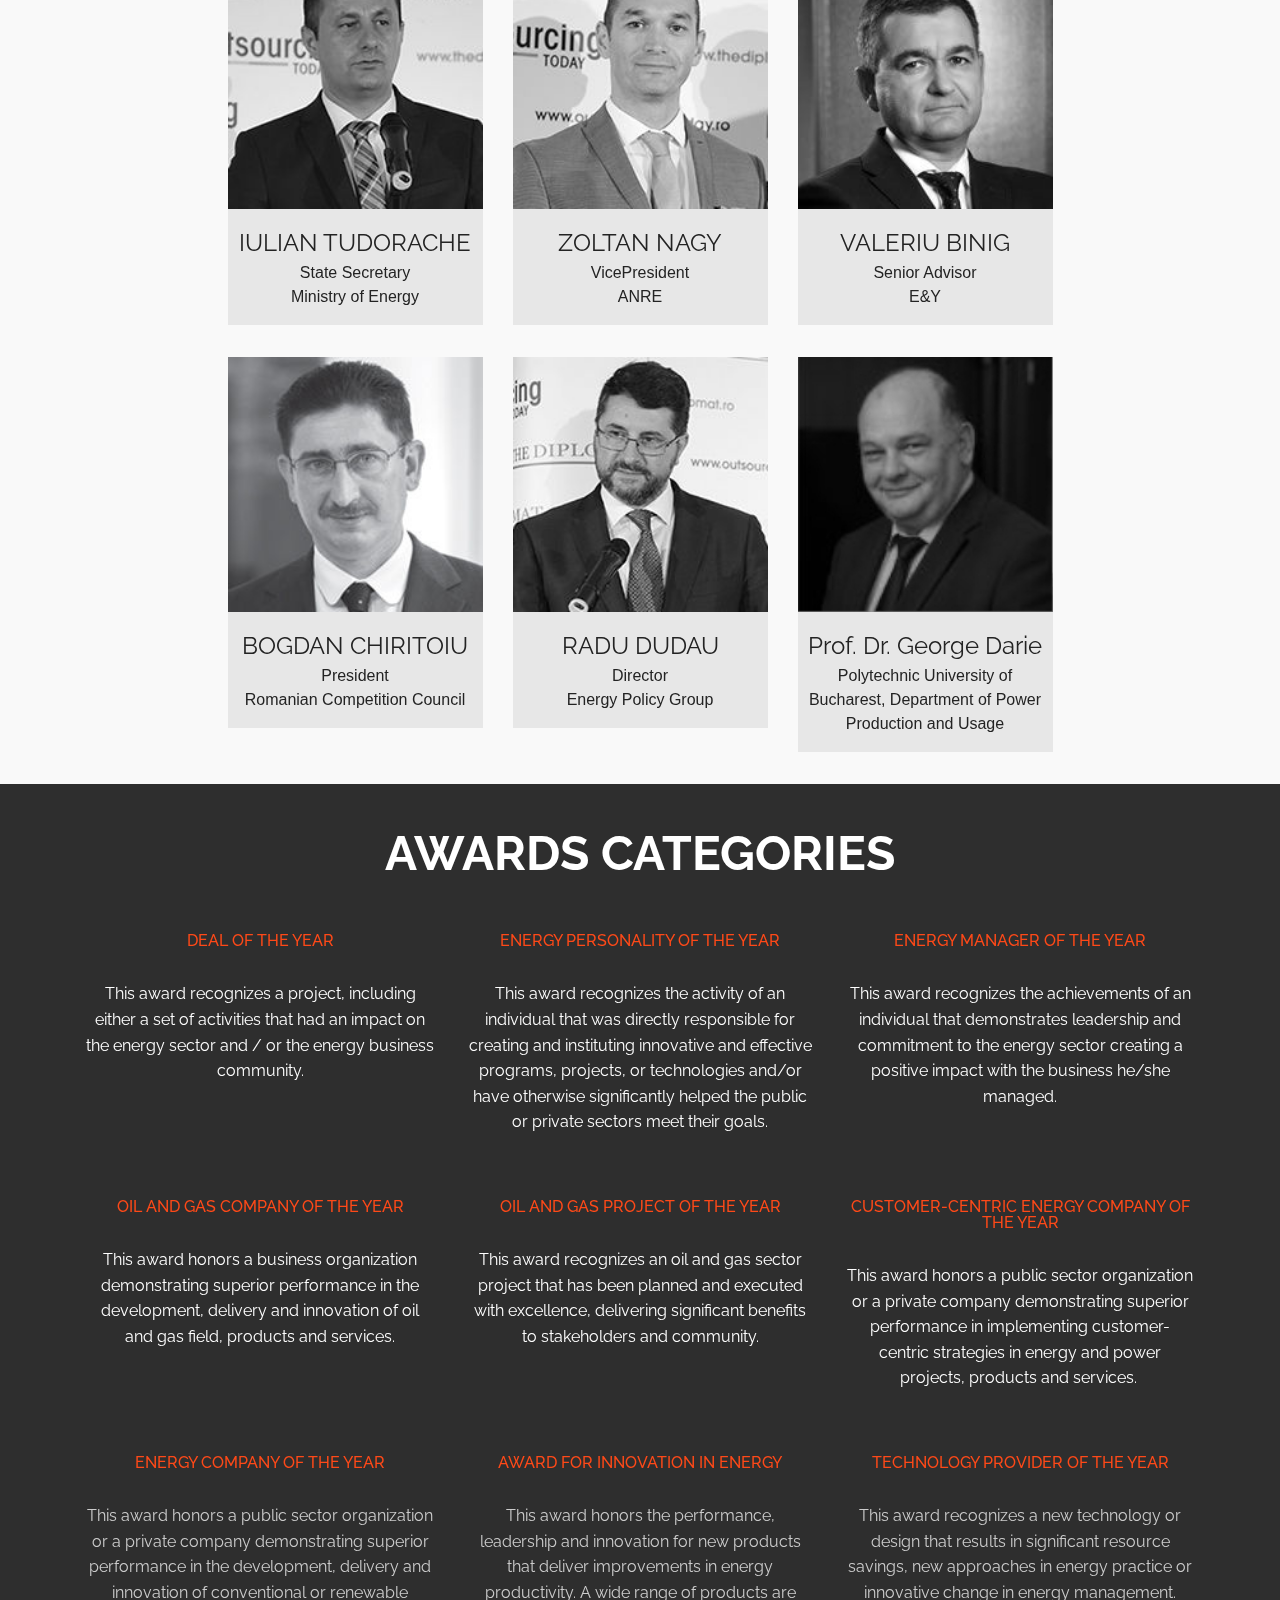
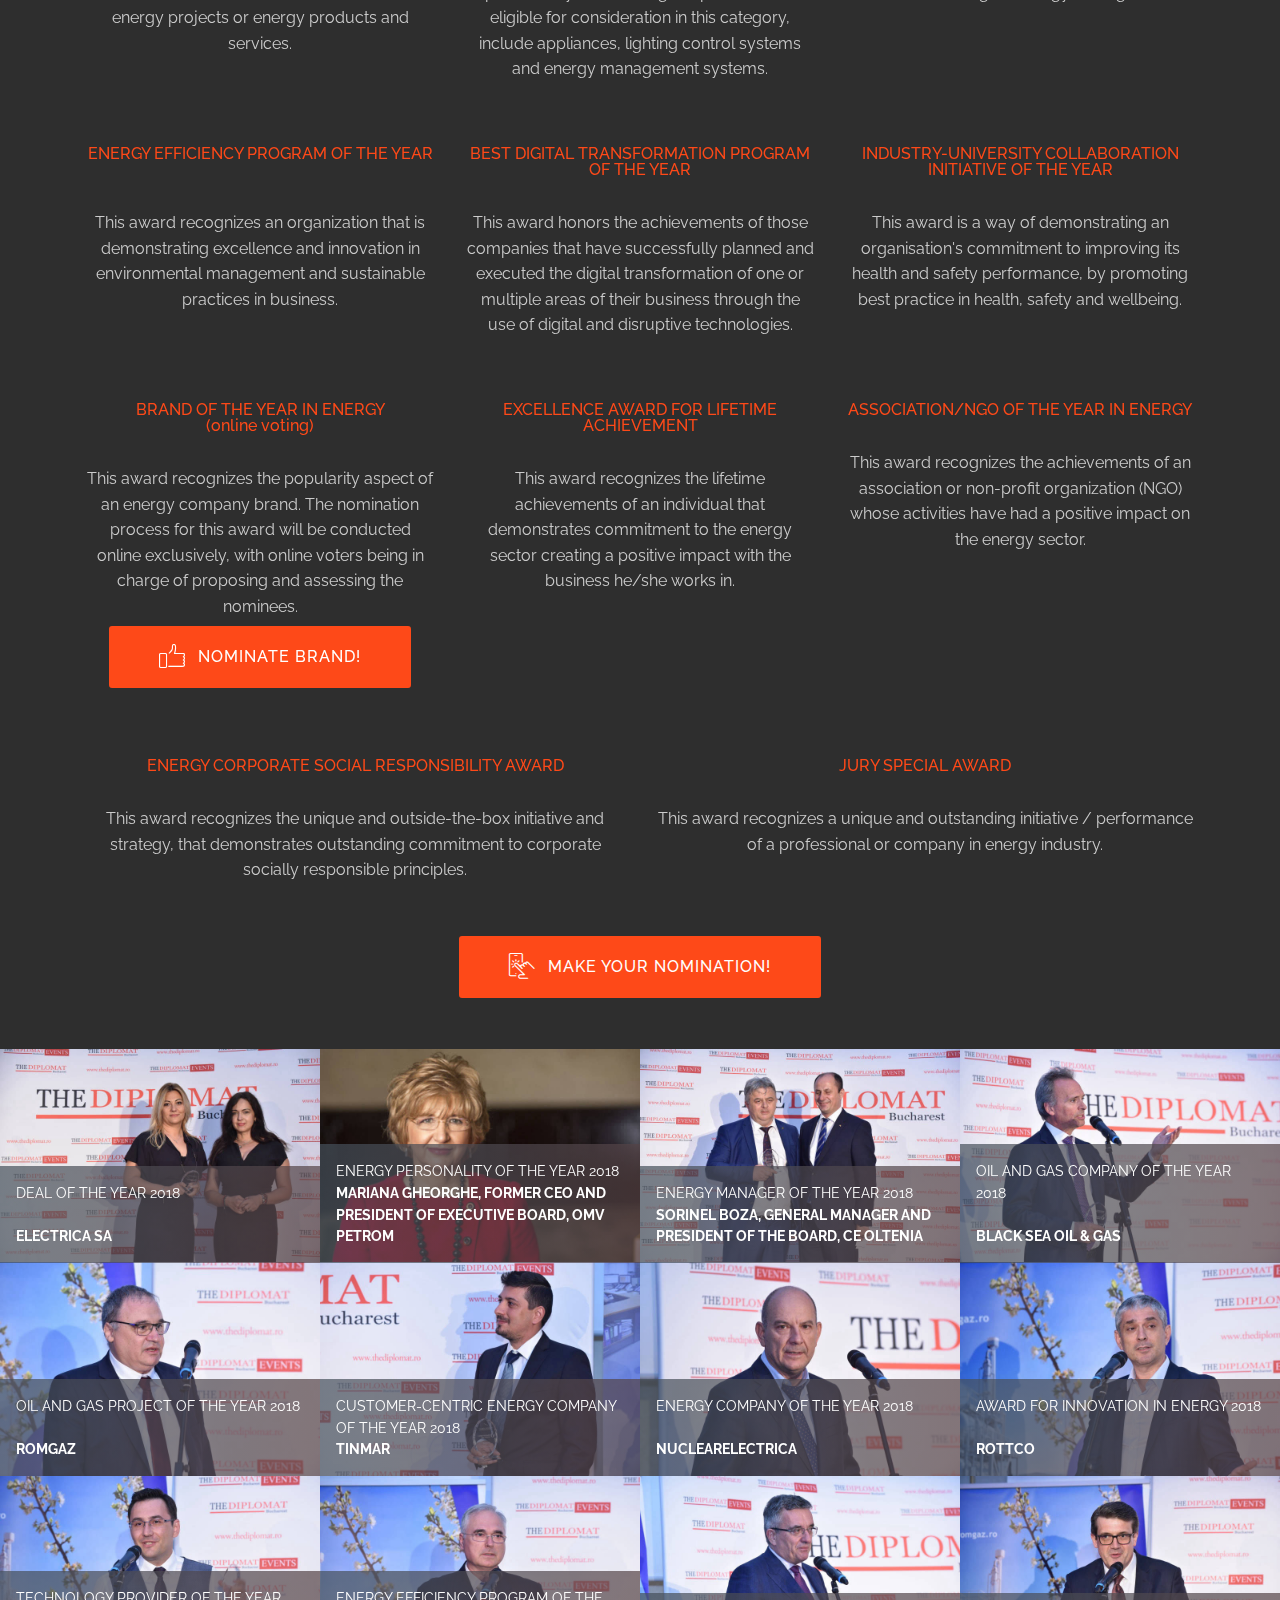
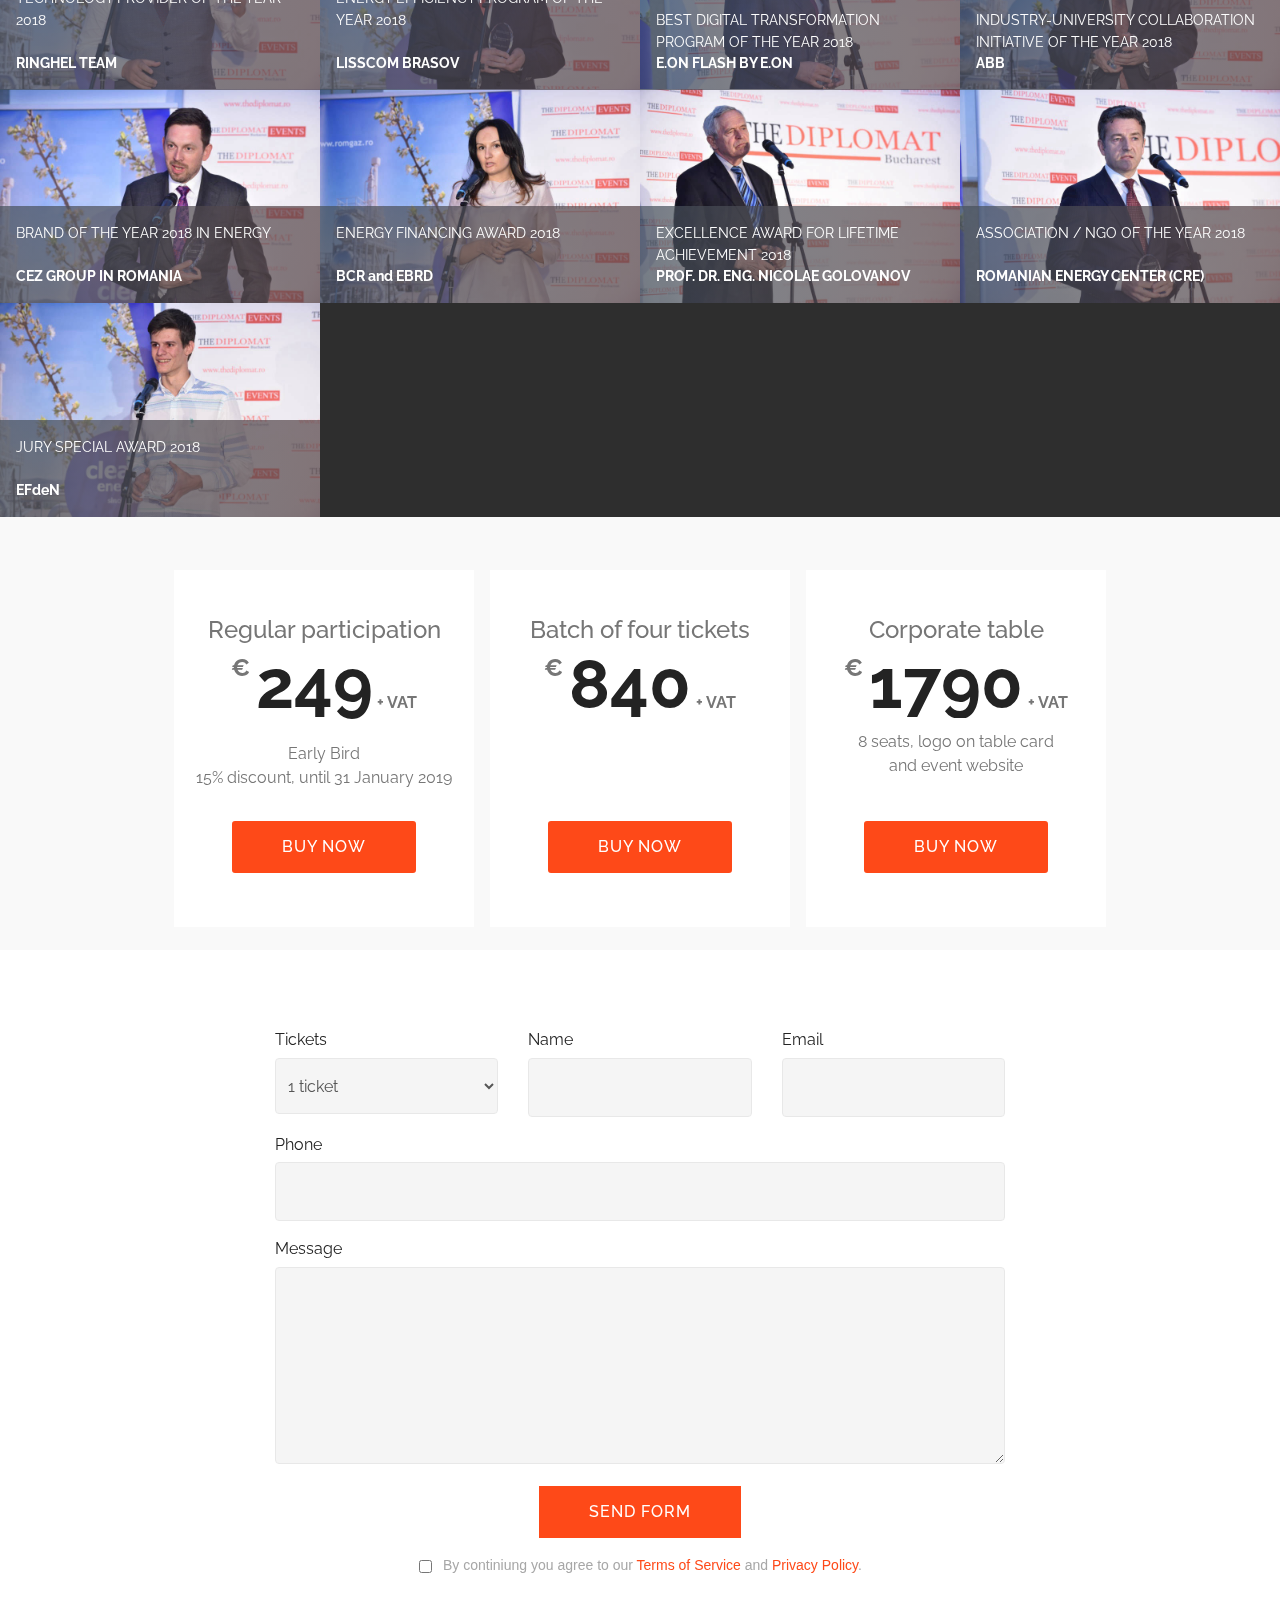
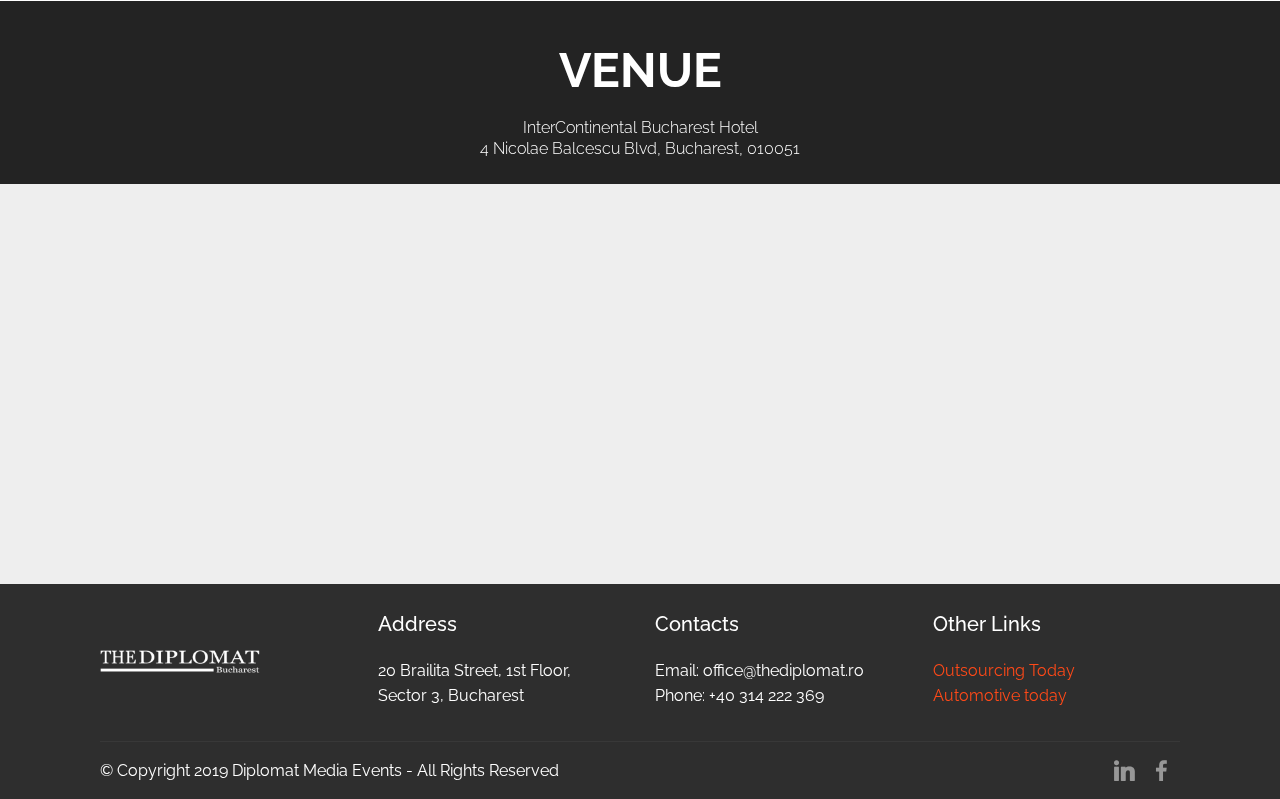
==== commit e1d821cc: "Formatted Awards section" ====
--- a/index.html
+++ b/index.html
@@ -581,7 +581,7 @@
     </div>
 </section>
 
-<section class="features10" id="">
+<section class="features10 cid-rcL2J665k2" id="features10-u">
 
     
 
@@ -598,22 +598,6 @@
                 </div>
             </div>
 
-            
-
-            
-
-            
-        </div>
-    </div>
-</section>
-
-<section class="features10 cid-rcL2J665k2" id="features10-u">
-
-    
-
-    
-    <div class="container">
-        <div class="row justify-content-center">
             <div class="card p-3 col-12 col-md-6">
                 <div class="media mb-3">
                     
@@ -623,8 +607,6 @@
                     <p class="mbr-text mbr-fonts-style display-7">This award recognizes a unique and outstanding initiative / performance of a professional or company in energy industry.</p>
                 </div>
             </div>
-
-            
 
             
 
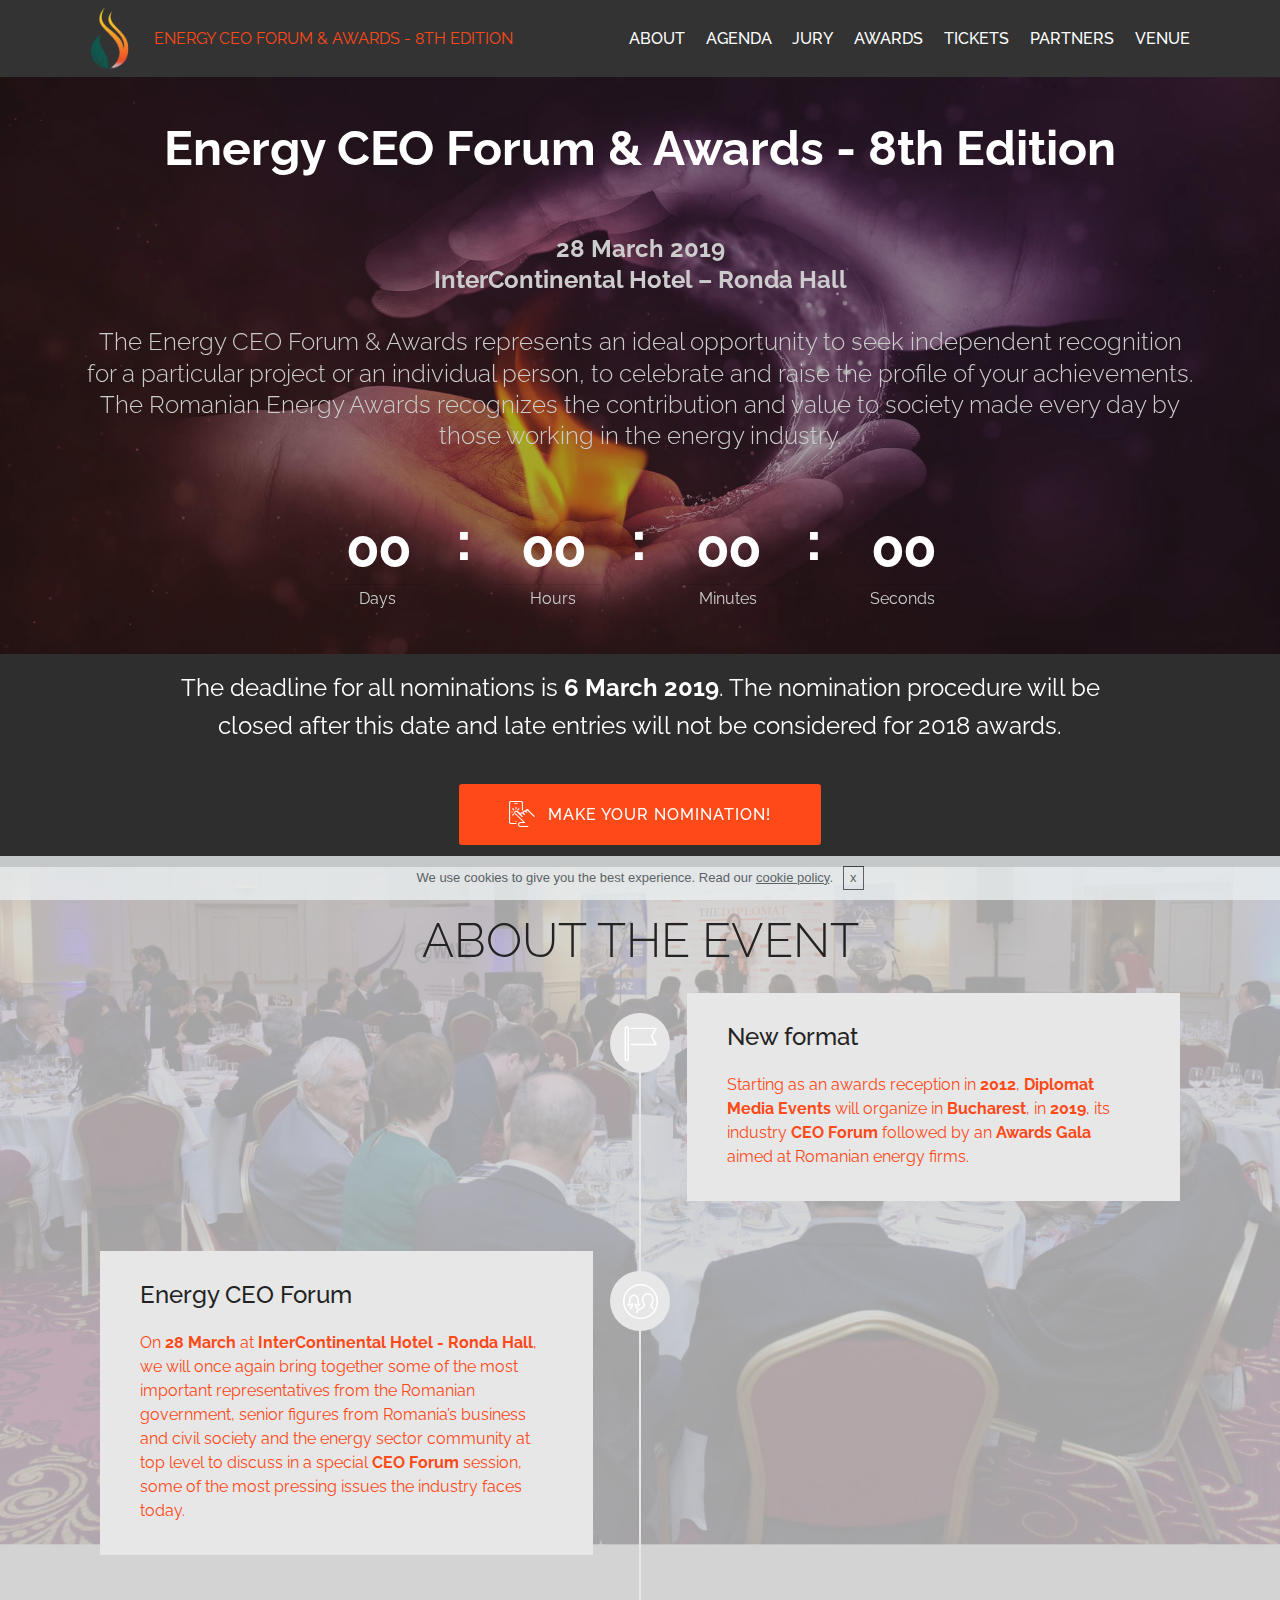
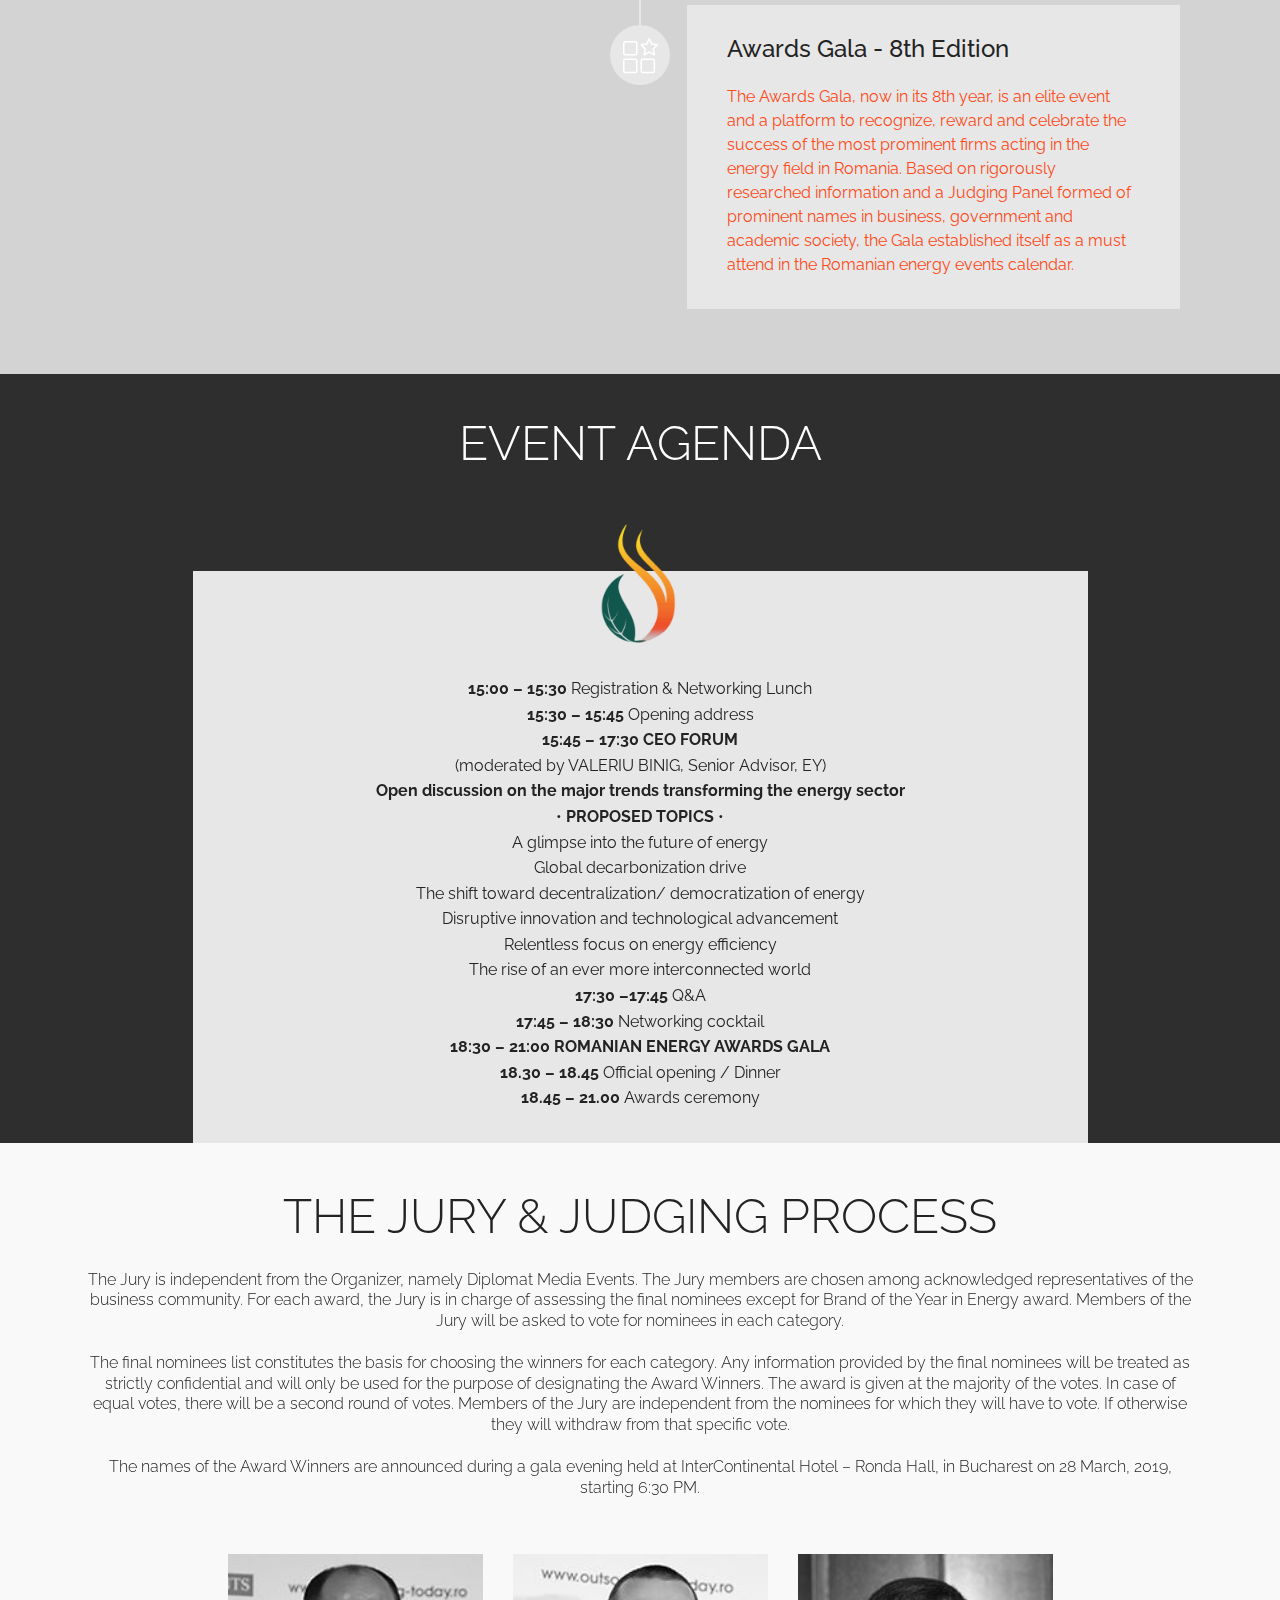
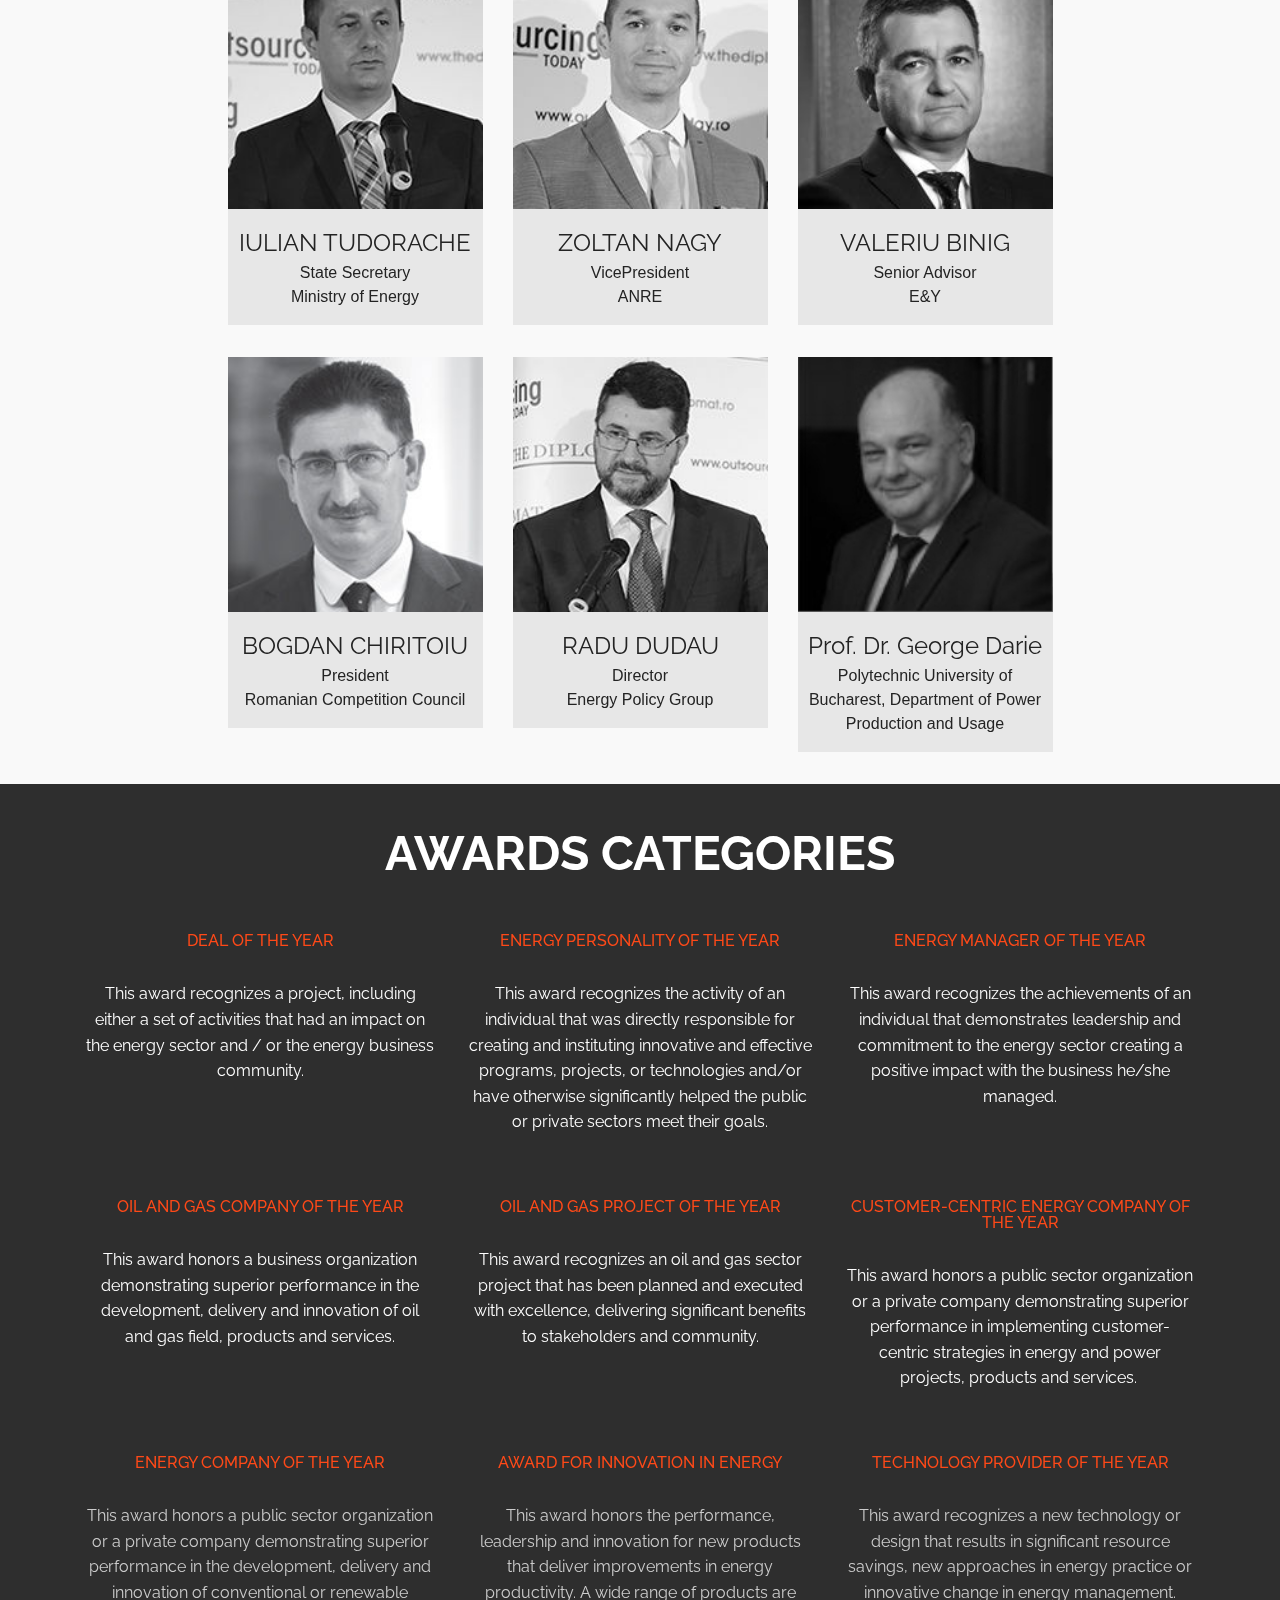
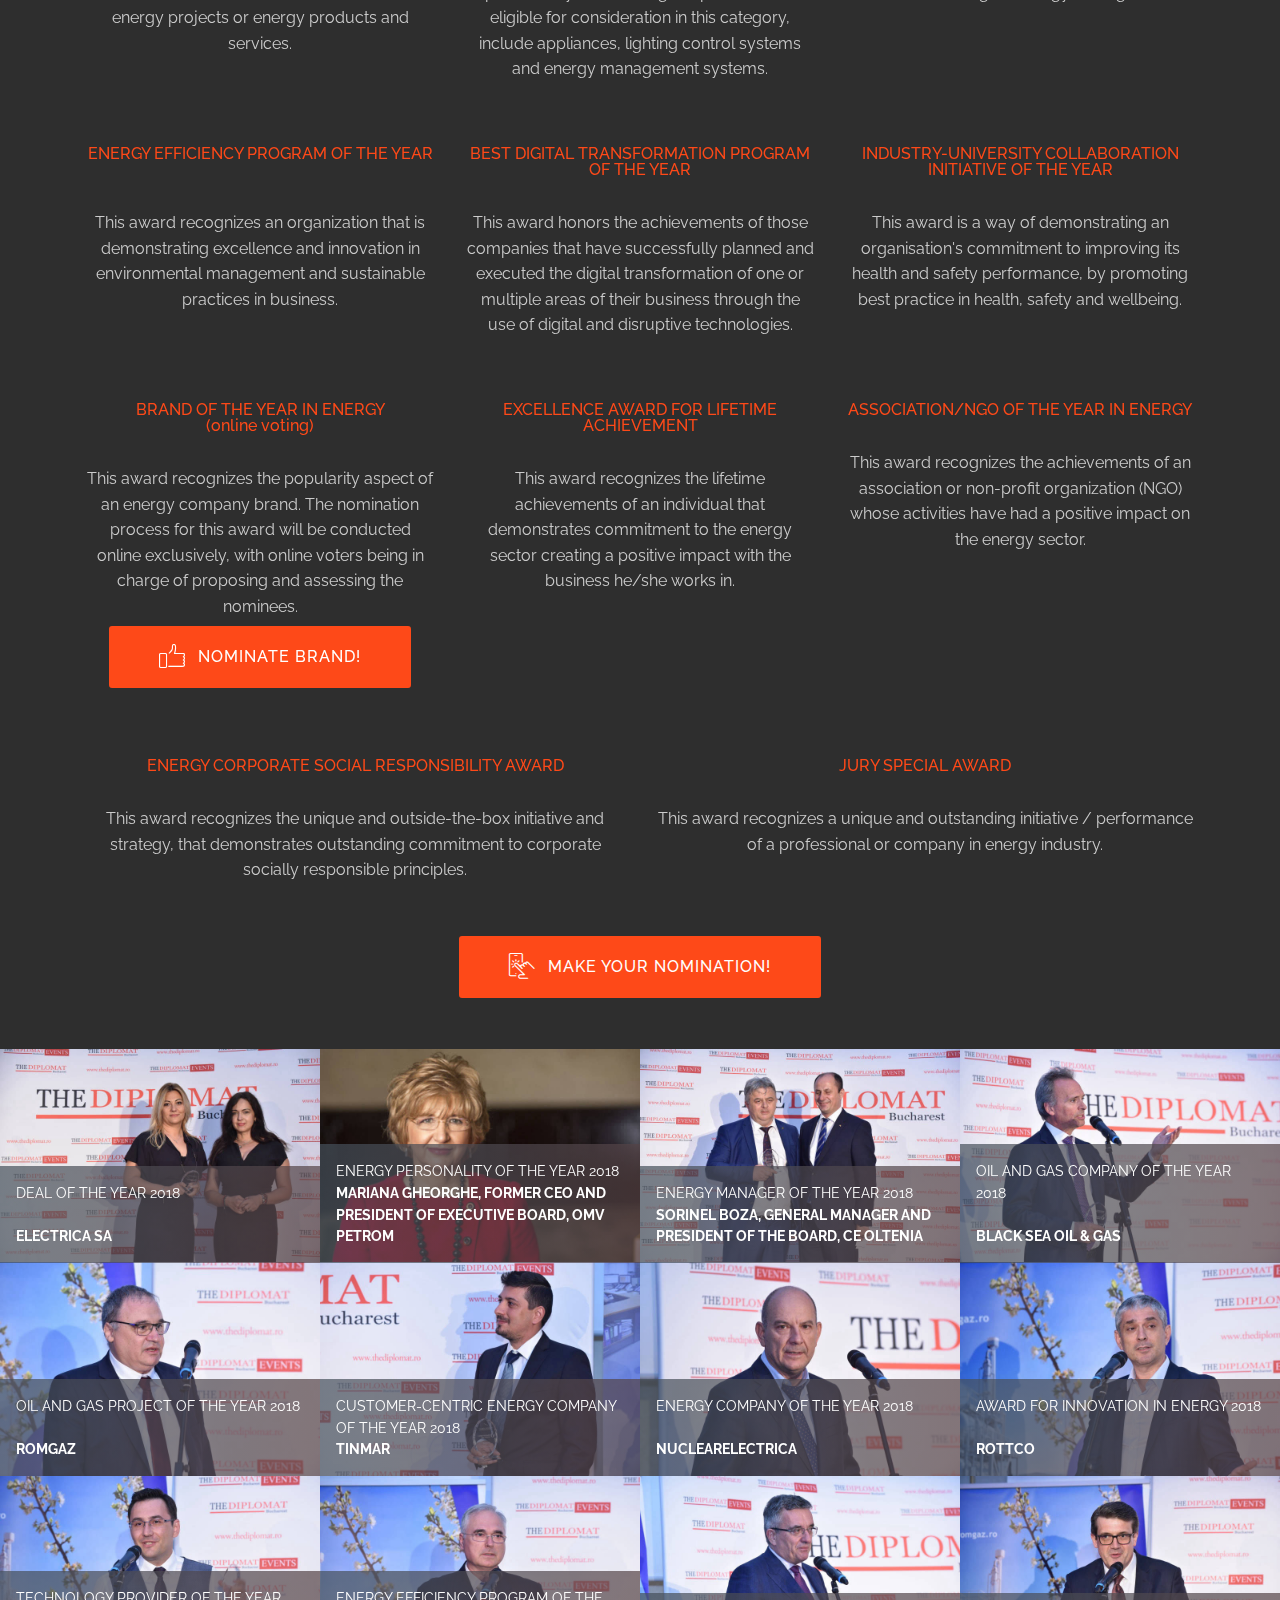
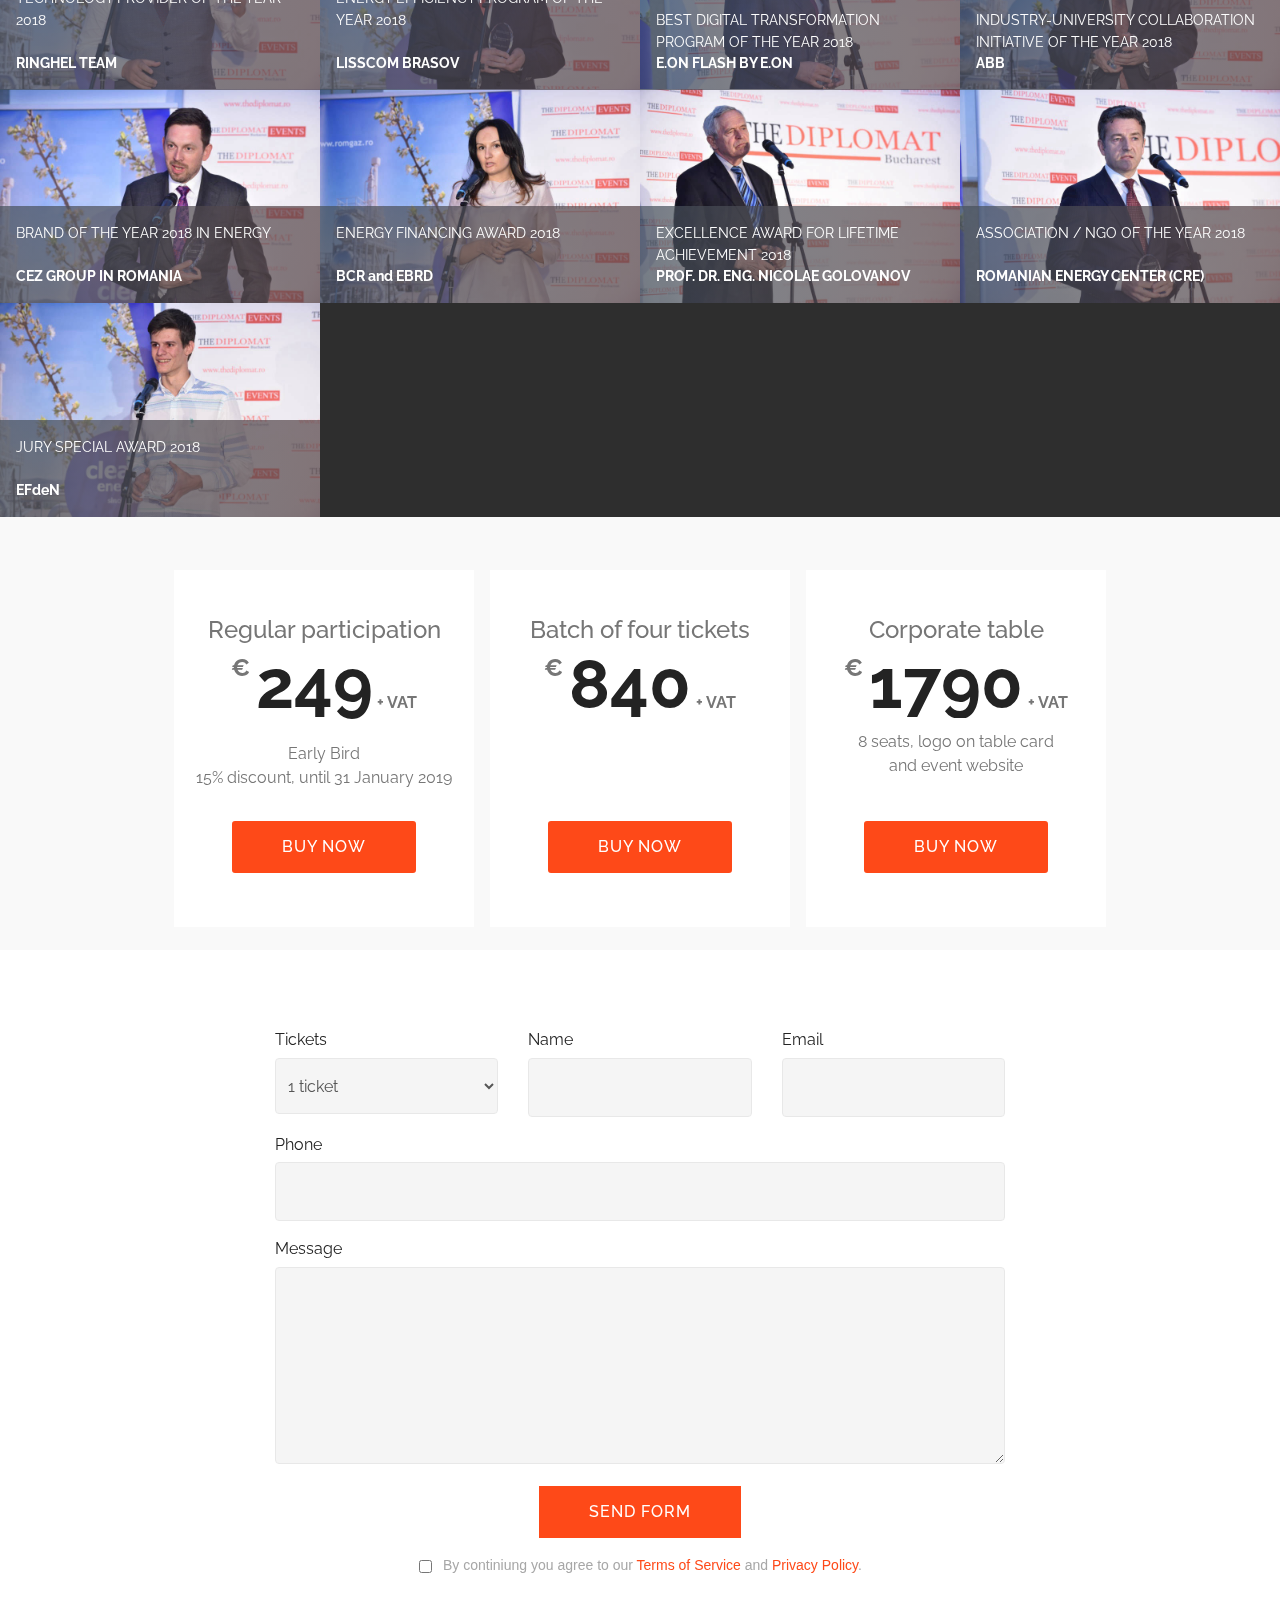
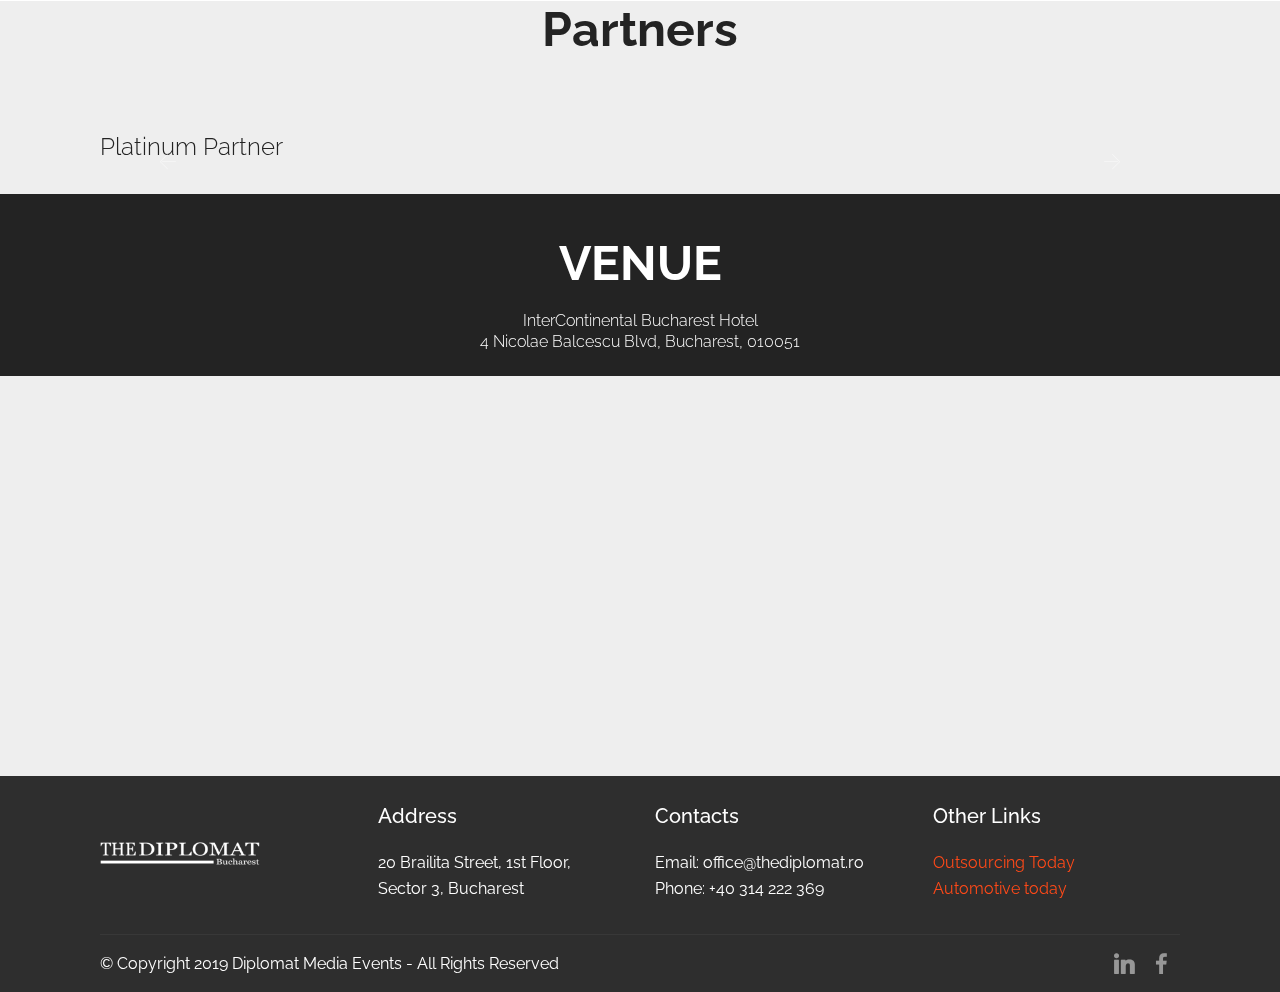
==== commit 202d13b1: "Added partners" ====
--- a/index.html
+++ b/index.html
@@ -65,7 +65,7 @@
                     <a class="nav-link link text-white display-4" href="index.html#timeline2-3">ABOUT</a>
                 </li><li class="nav-item"><a class="nav-link link text-white display-4" href="index.html#testimonials5-7">AGENDA</a></li><li class="nav-item"><a class="nav-link link text-white display-4" href="index.html#features16-5">JURY</a></li><li class="nav-item">
                     <a class="nav-link link text-white display-4" href="index.html#content5-3">AWARDS</a>
-                </li><li class="nav-item"><a class="nav-link link text-white display-4" href="index.html#pricing-tables1-k">TICKETS</a></li><li class="nav-item"><a class="nav-link link text-white display-4" href="index.html#content5-c">VENUE</a></li></ul>
+                </li><li class="nav-item"><a class="nav-link link text-white display-4" href="index.html#pricing-tables1-k">TICKETS</a></li><li class="nav-item"><a class="nav-link link text-white display-4" href="index.html#clients-18">PARTNERS</a></li><li class="nav-item"><a class="nav-link link text-white display-4" href="index.html#content5-c">VENUE</a></li></ul>
             
         </div>
     </nav>
@@ -803,6 +803,44 @@
     </div>
 </section>
 
+<section class="clients cid-rhQxOc7IFt" id="clients-18">    
+    <div class="container mb-5">
+        <div class="media-container-row">
+            <div class="col-12 align-center">
+                <h2 class="mbr-section-title pb-3 mbr-fonts-style display-2"><strong>
+                    Partners</strong></h2>
+            </div>
+        </div>
+    </div>
+
+<div class="container">
+    <div class="carousel slide" data-ride="carousel" role="listbox">
+        <div class="carousel-inner" data-visible="1">   
+        <div class="carousel-item ">
+                <div class="media-container-row">
+                    <div class="col-md-12">
+                        <div class="wrap-img ">
+                                <h3 class="mbr-section-subtitle mbr-light mbr-fonts-style display-5">
+                                        Platinum Partner</h3>
+                            <a href="https://www.cez.ro/en/" target="_blank"><img src="assets/images/cez-160x160.jpg" class="img-responsive clients-img" alt="" title=""></a>
+                        </div>
+                    </div>
+                </div>
+            </div></div>
+        <div class="carousel-controls">
+            <a data-app-prevent-settings="" class="carousel-control carousel-control-prev" role="button" data-slide="prev">
+                <span aria-hidden="true" class="mbri-left mbr-iconfont"></span>
+                <span class="sr-only">Previous</span>
+            </a>
+            <a data-app-prevent-settings="" class="carousel-control carousel-control-next" role="button" data-slide="next">
+                <span aria-hidden="true" class="mbri-right mbr-iconfont"></span>
+                <span class="sr-only">Next</span>
+            </a>
+        </div>
+    </div>
+</div>
+</section>
+
 <section class="mbr-section content5 cid-rcGFkxXcsN" id="content5-c">
 
     
@@ -910,6 +948,7 @@
   <script src="assets/imagesloaded/imagesloaded.pkgd.min.js"></script>
   <script src="assets/bootstrapcarouselswipe/bootstrap-carousel-swipe.js"></script>
   <script src="assets/vimeoplayer/jquery.mb.vimeo_player.js"></script>
+  <script src="assets/mbr-clients-slider/mbr-clients-slider.js"></script>
   <script src="assets/theme/js/script.js"></script>
   <script src="assets/slidervideo/script.js"></script>
   <script src="assets/gallery/player.min.js"></script>
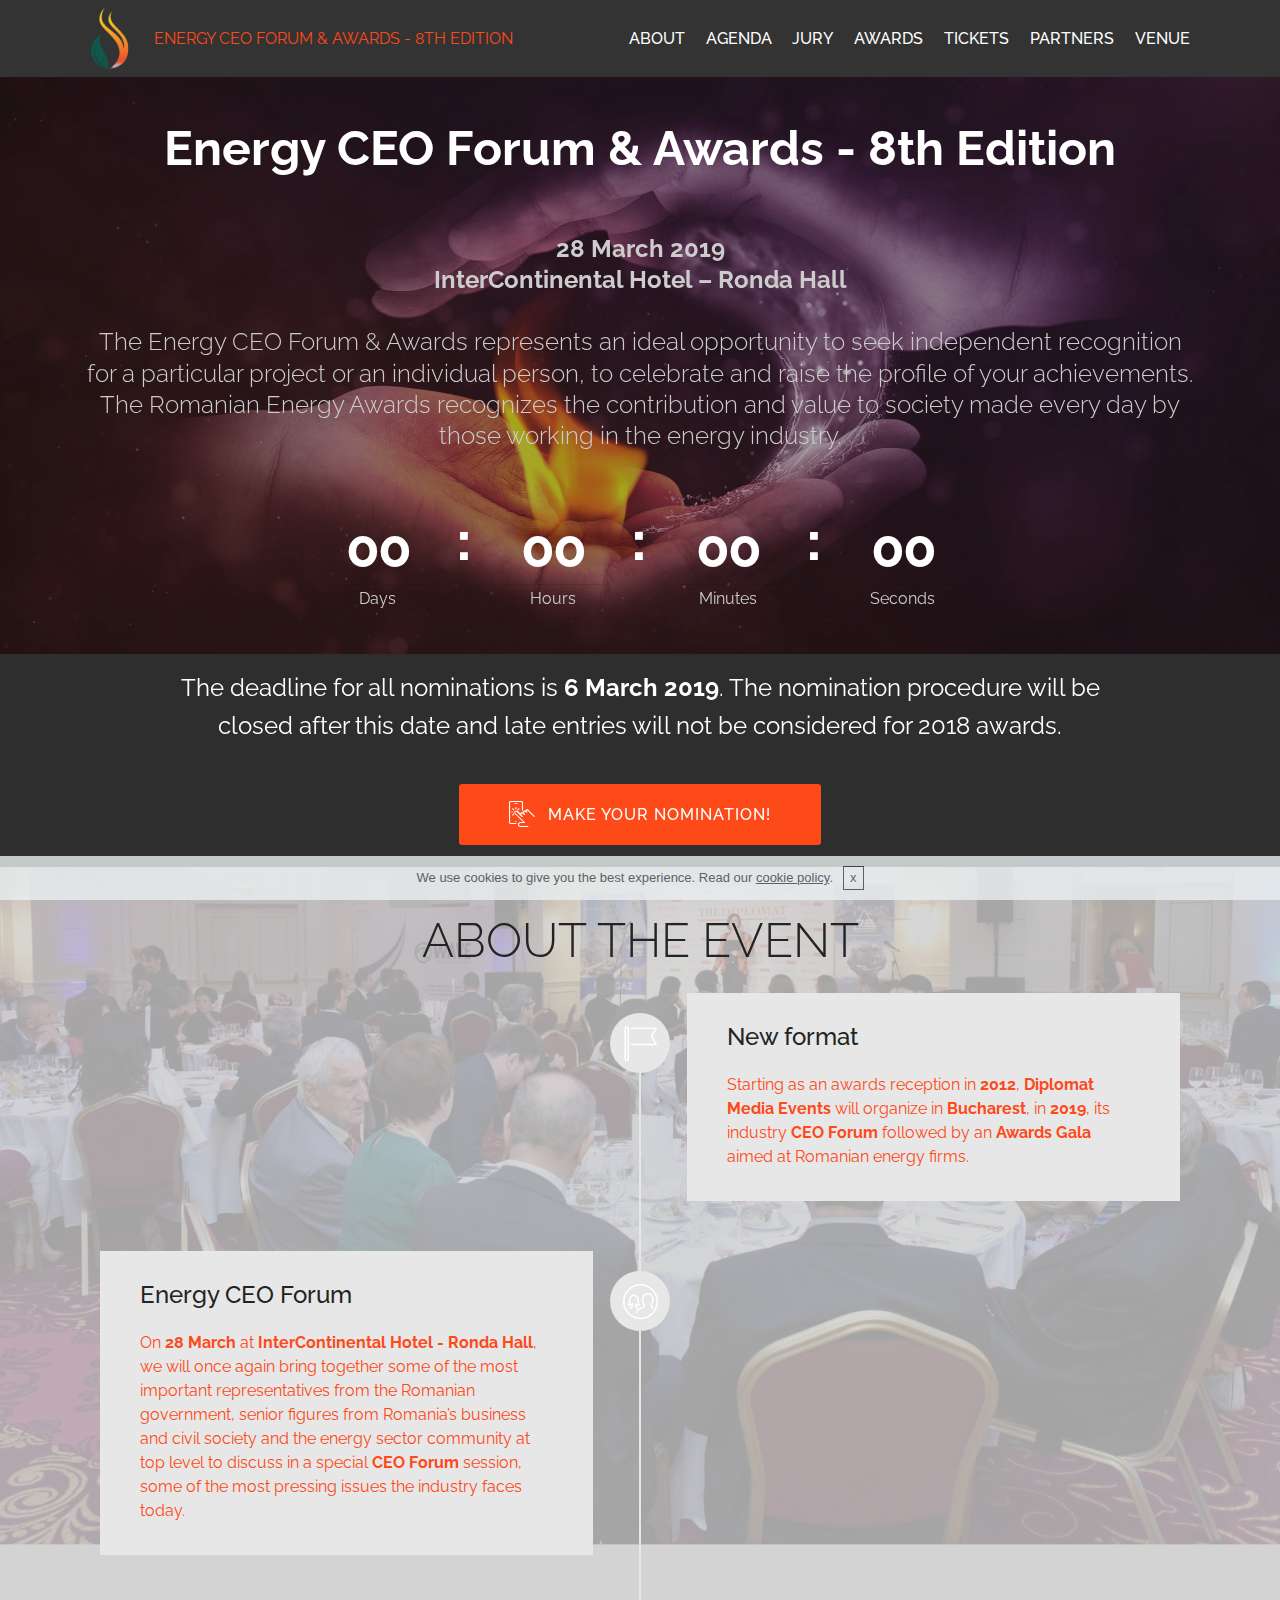
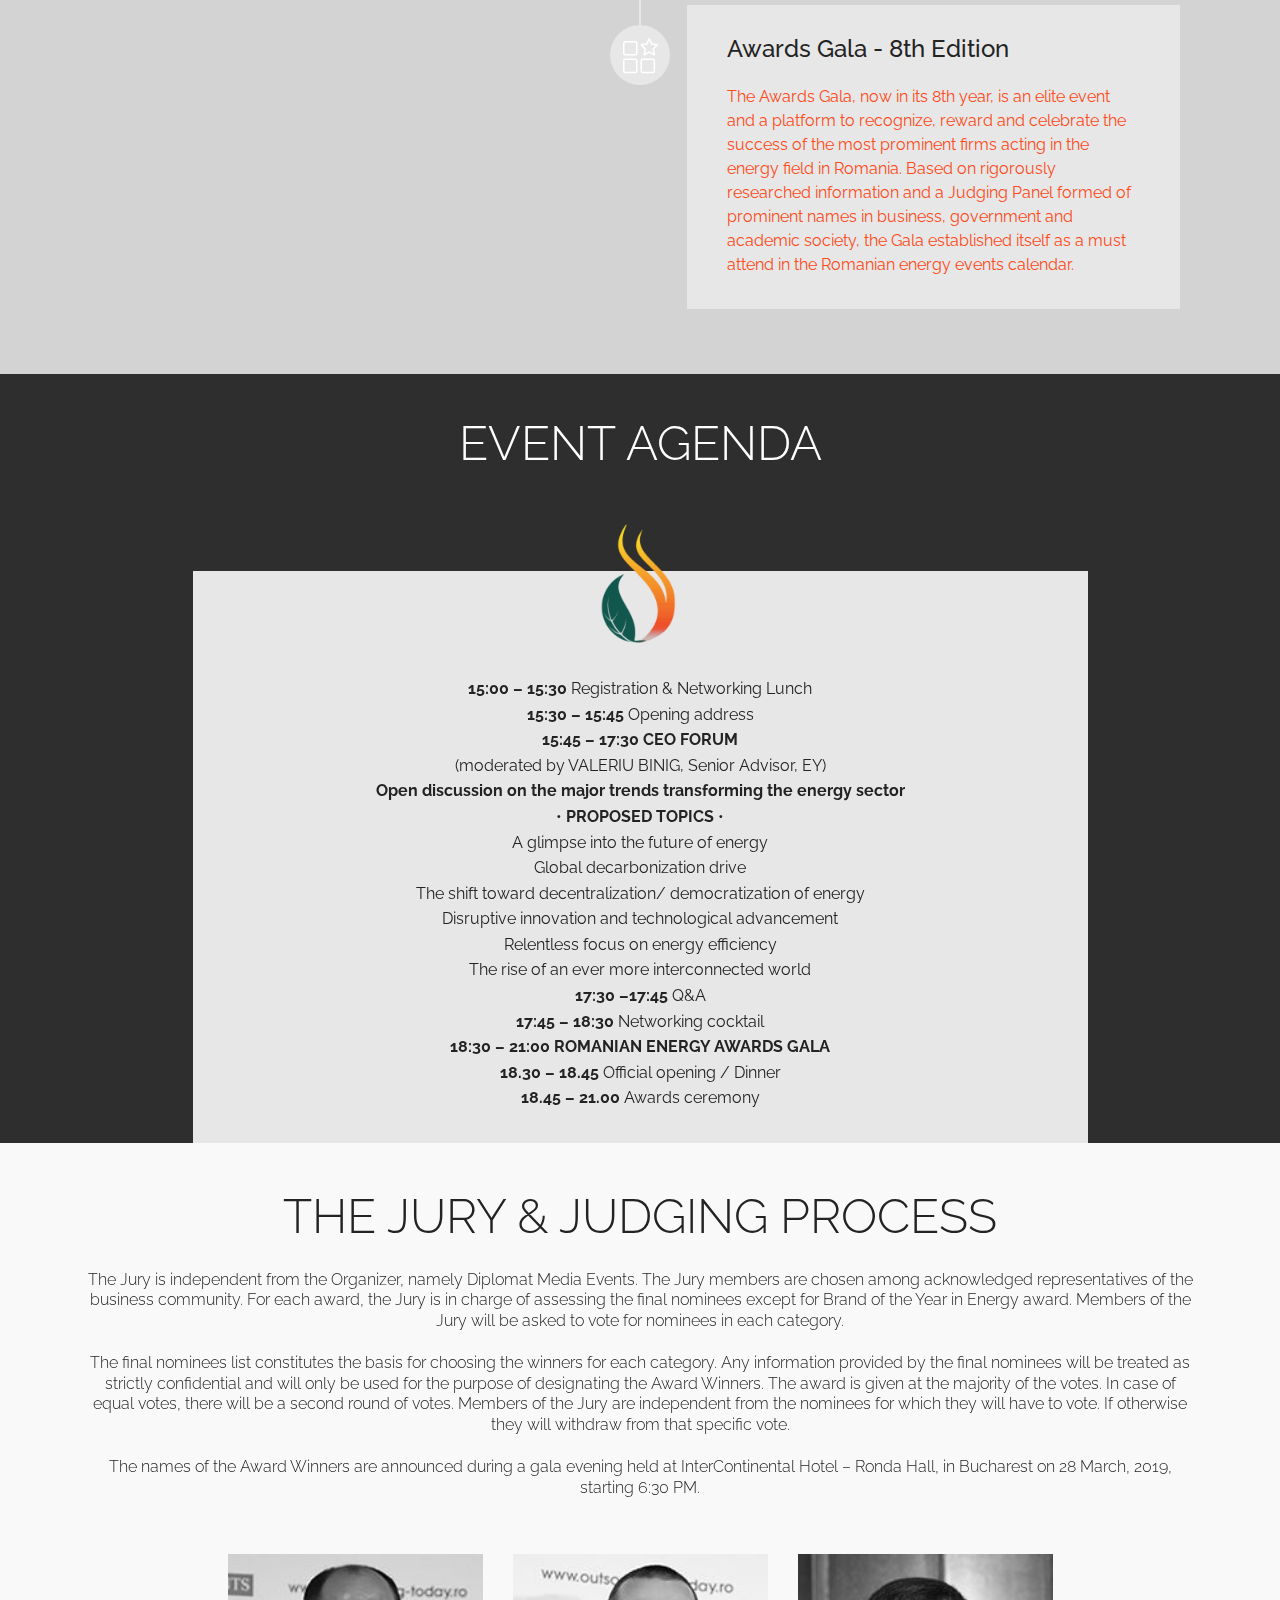
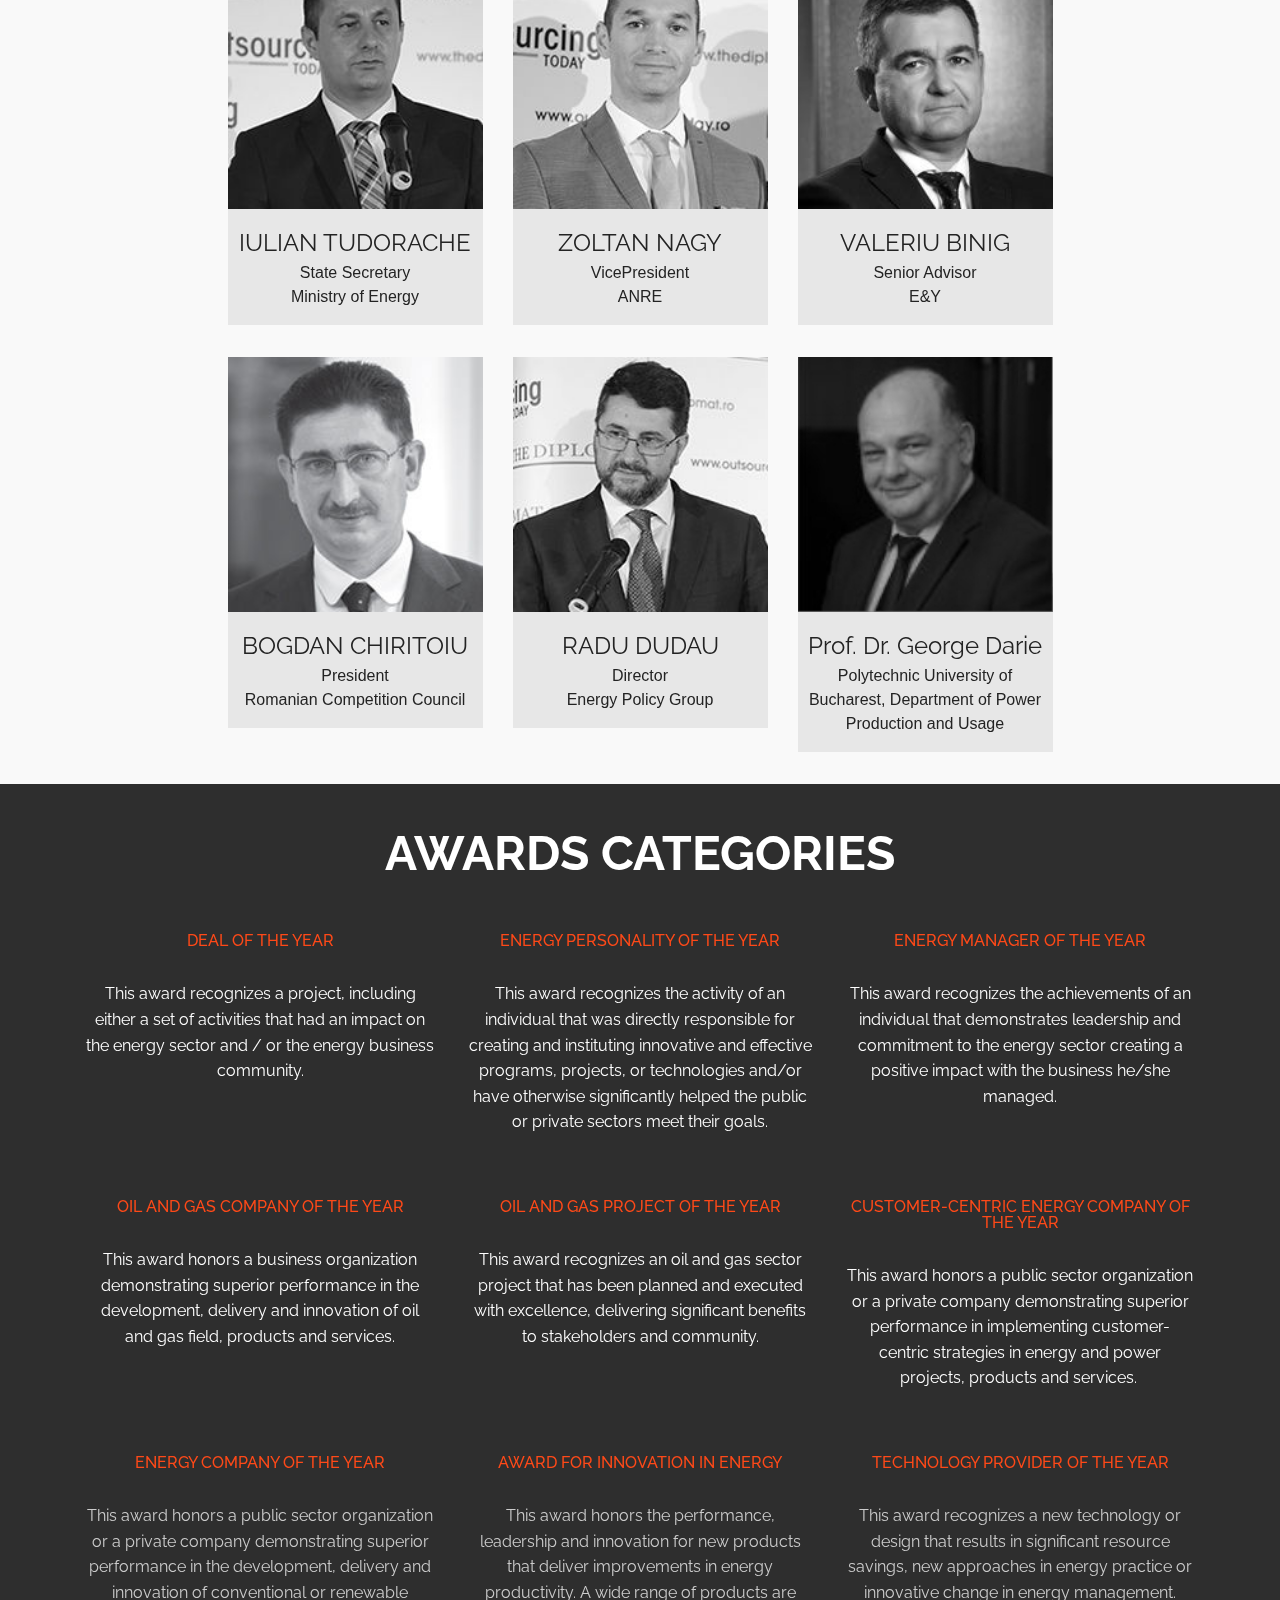
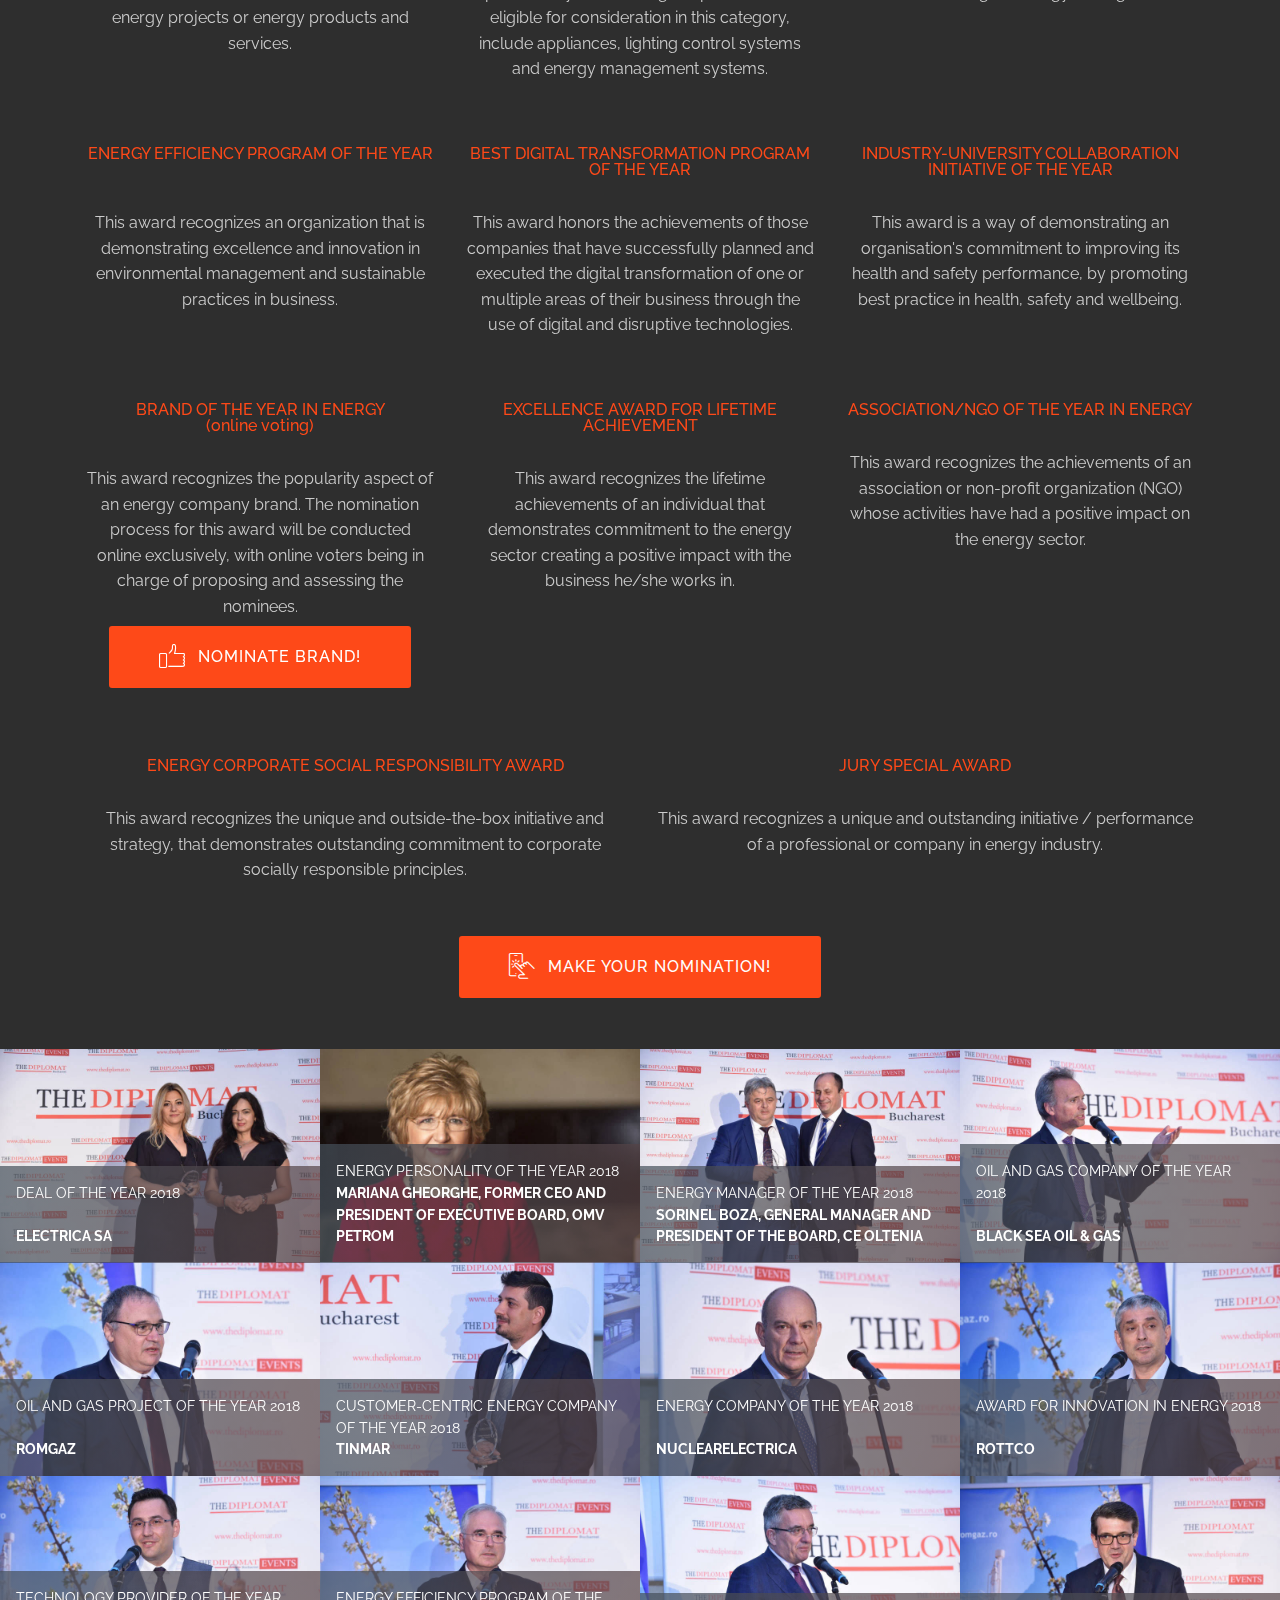
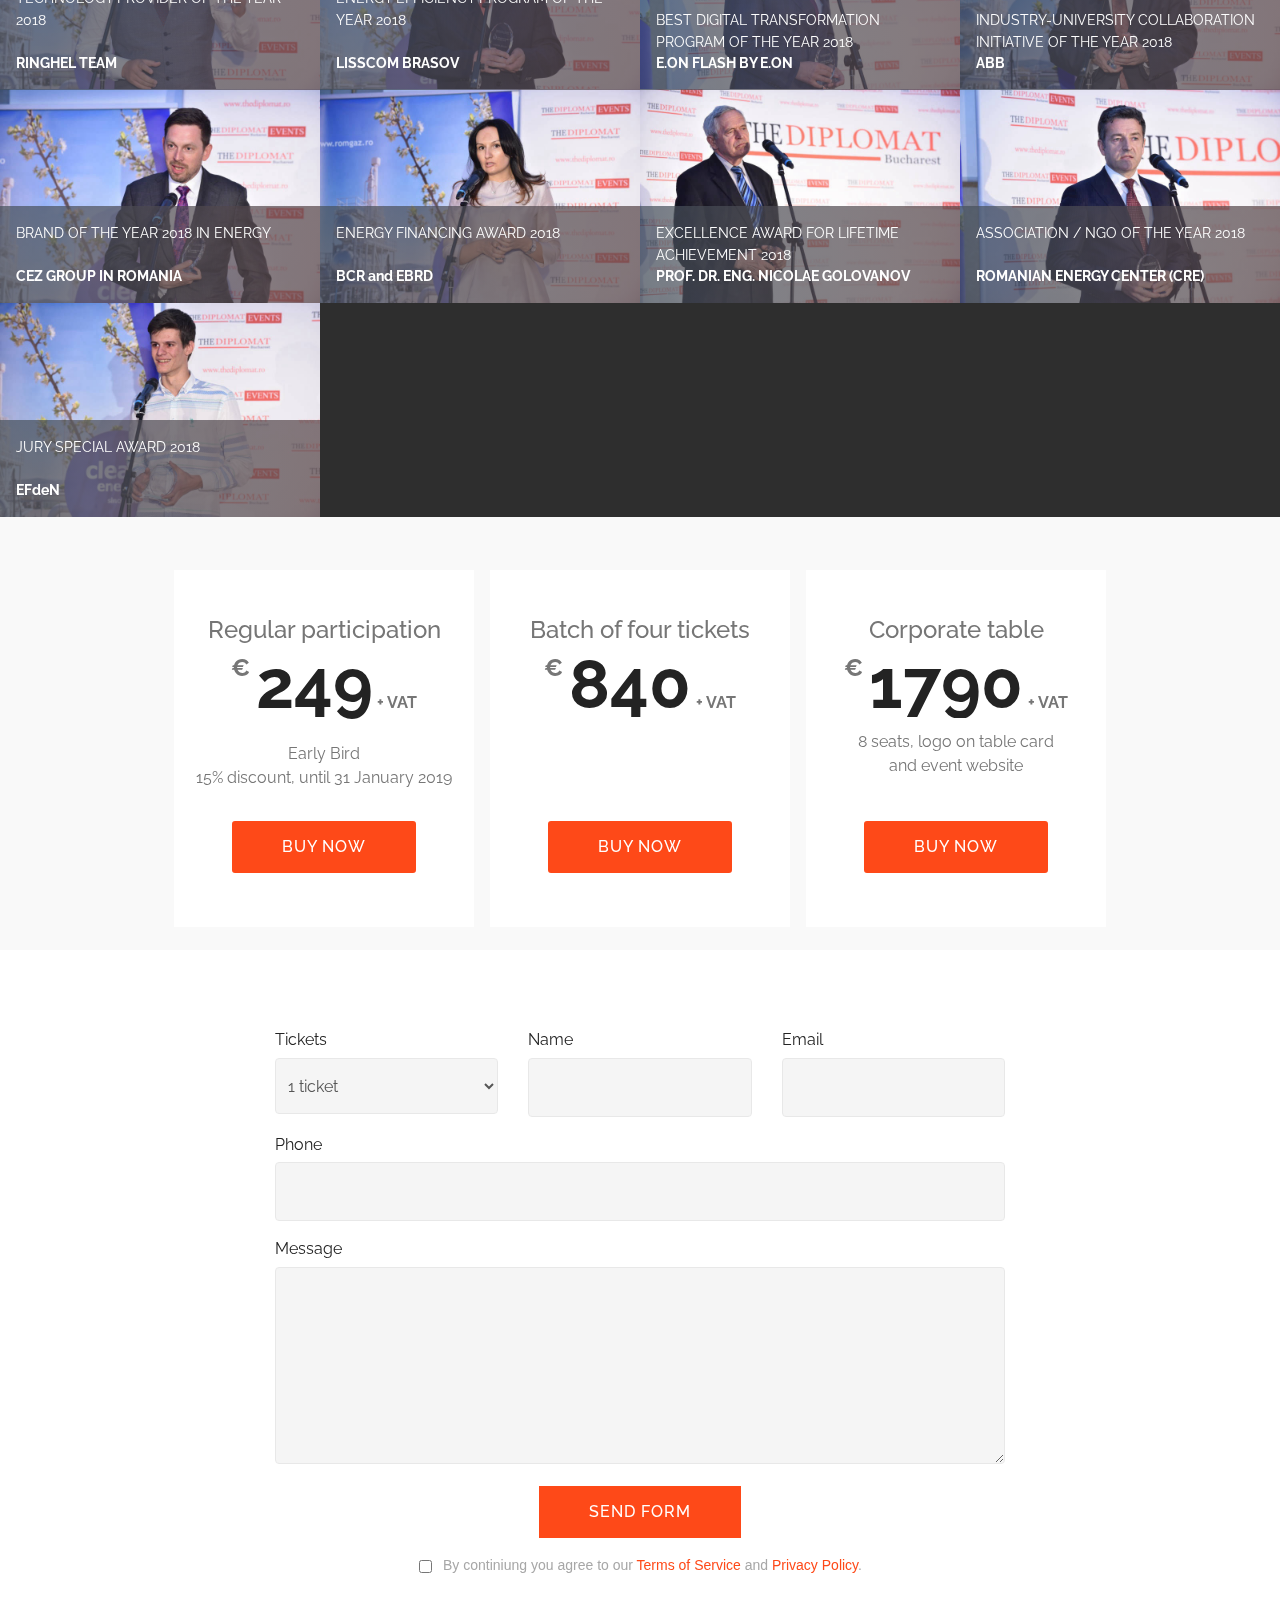
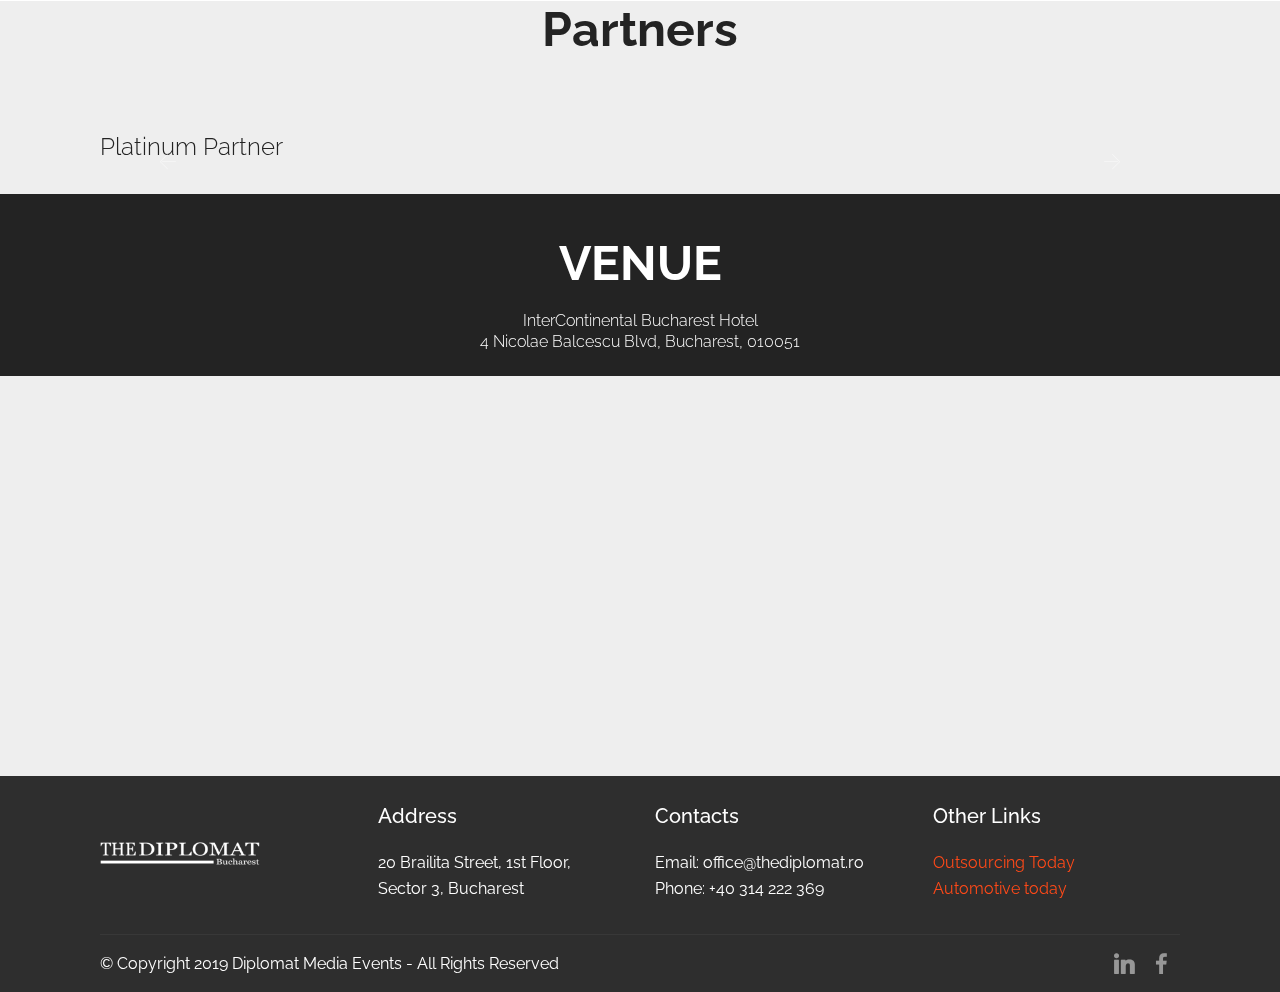
==== commit c850cb4f: "Added Partners" ====
--- a/index.html
+++ b/index.html
@@ -826,6 +826,17 @@
                         </div>
                     </div>
                 </div>
+            </div>
+            <div class="carousel-item ">
+                <div class="media-container-row">
+                    <div class="col-md-12">
+                        <div class="wrap-img ">
+                                <h3 class="mbr-section-subtitle mbr-light mbr-fonts-style display-5">
+                                        With the support of</h3>
+                            <a href="https://wavedivision.ro/"><img src="assets/images/wave.png" class="img-responsive clients-img" alt="ALT" title="TEST"></a>
+                        </div>
+                    </div>
+                </div>
             </div></div>
         <div class="carousel-controls">
             <a data-app-prevent-settings="" class="carousel-control carousel-control-prev" role="button" data-slide="prev">
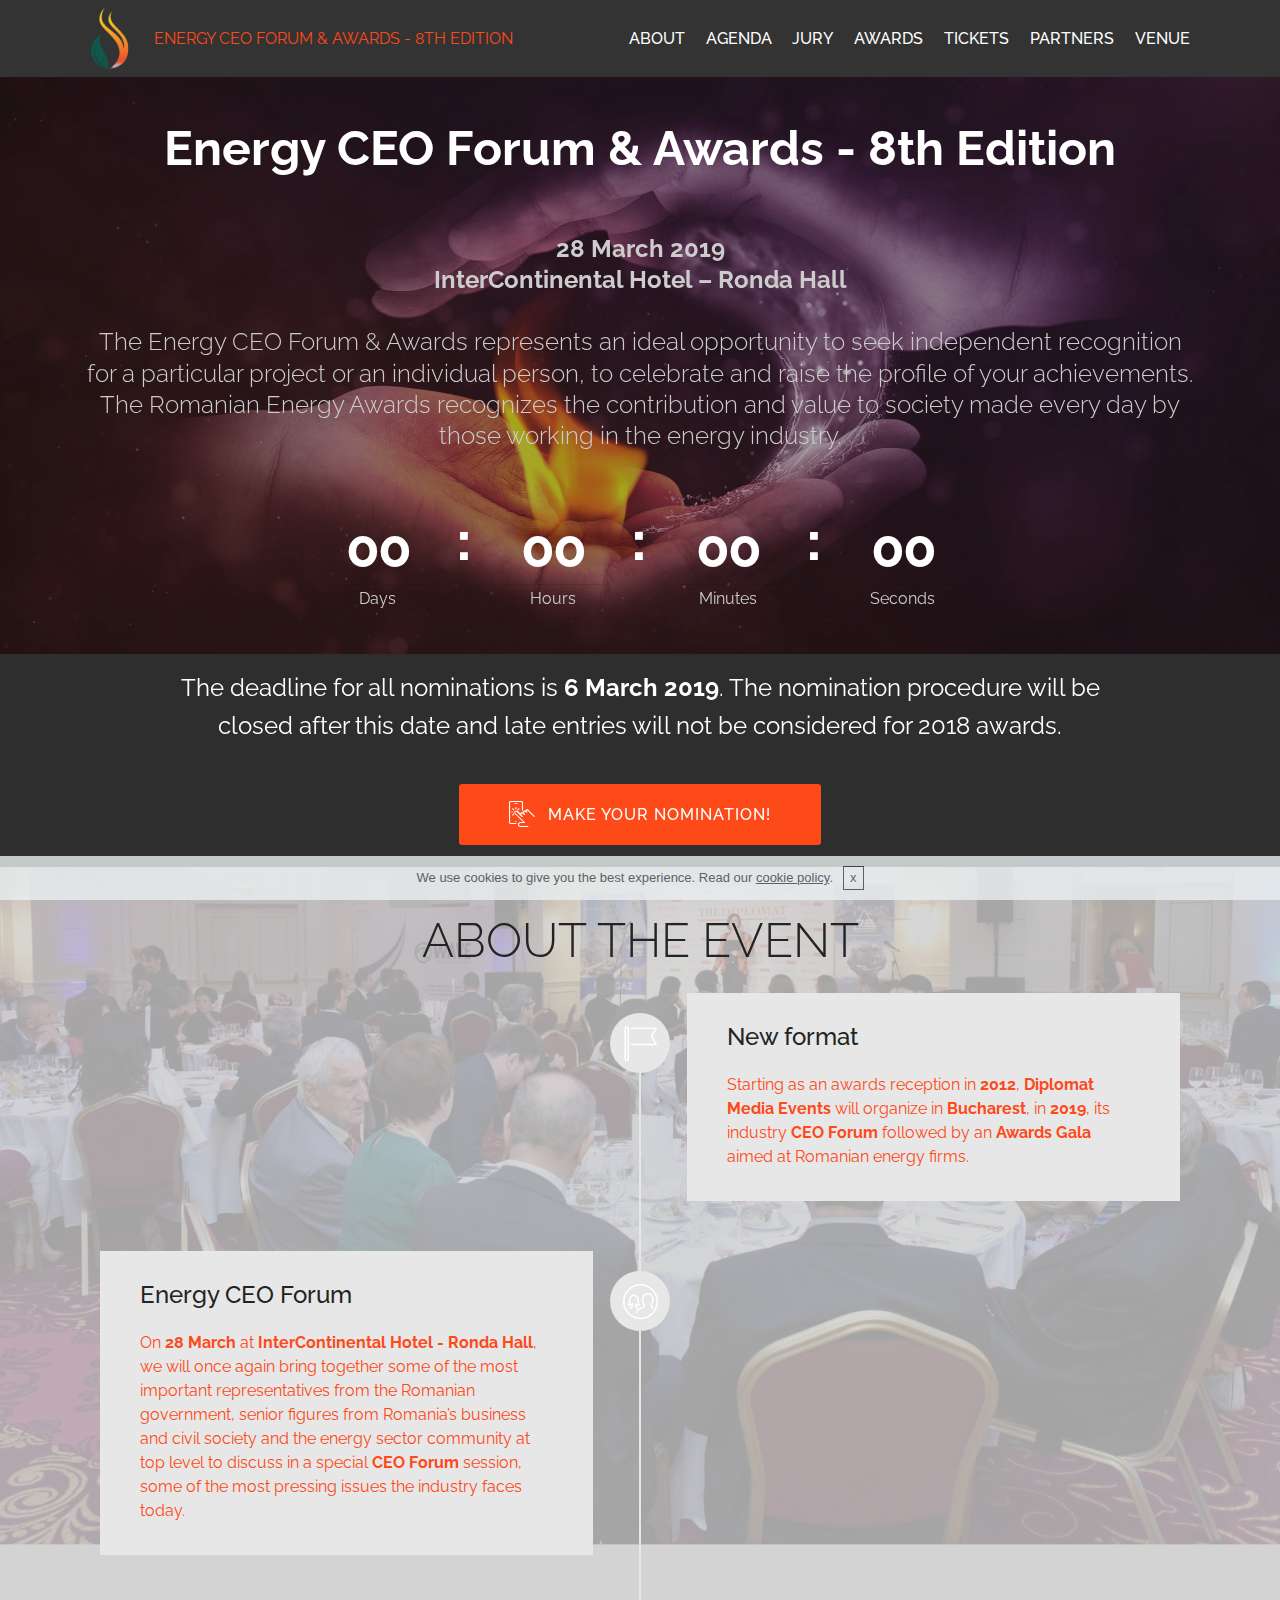
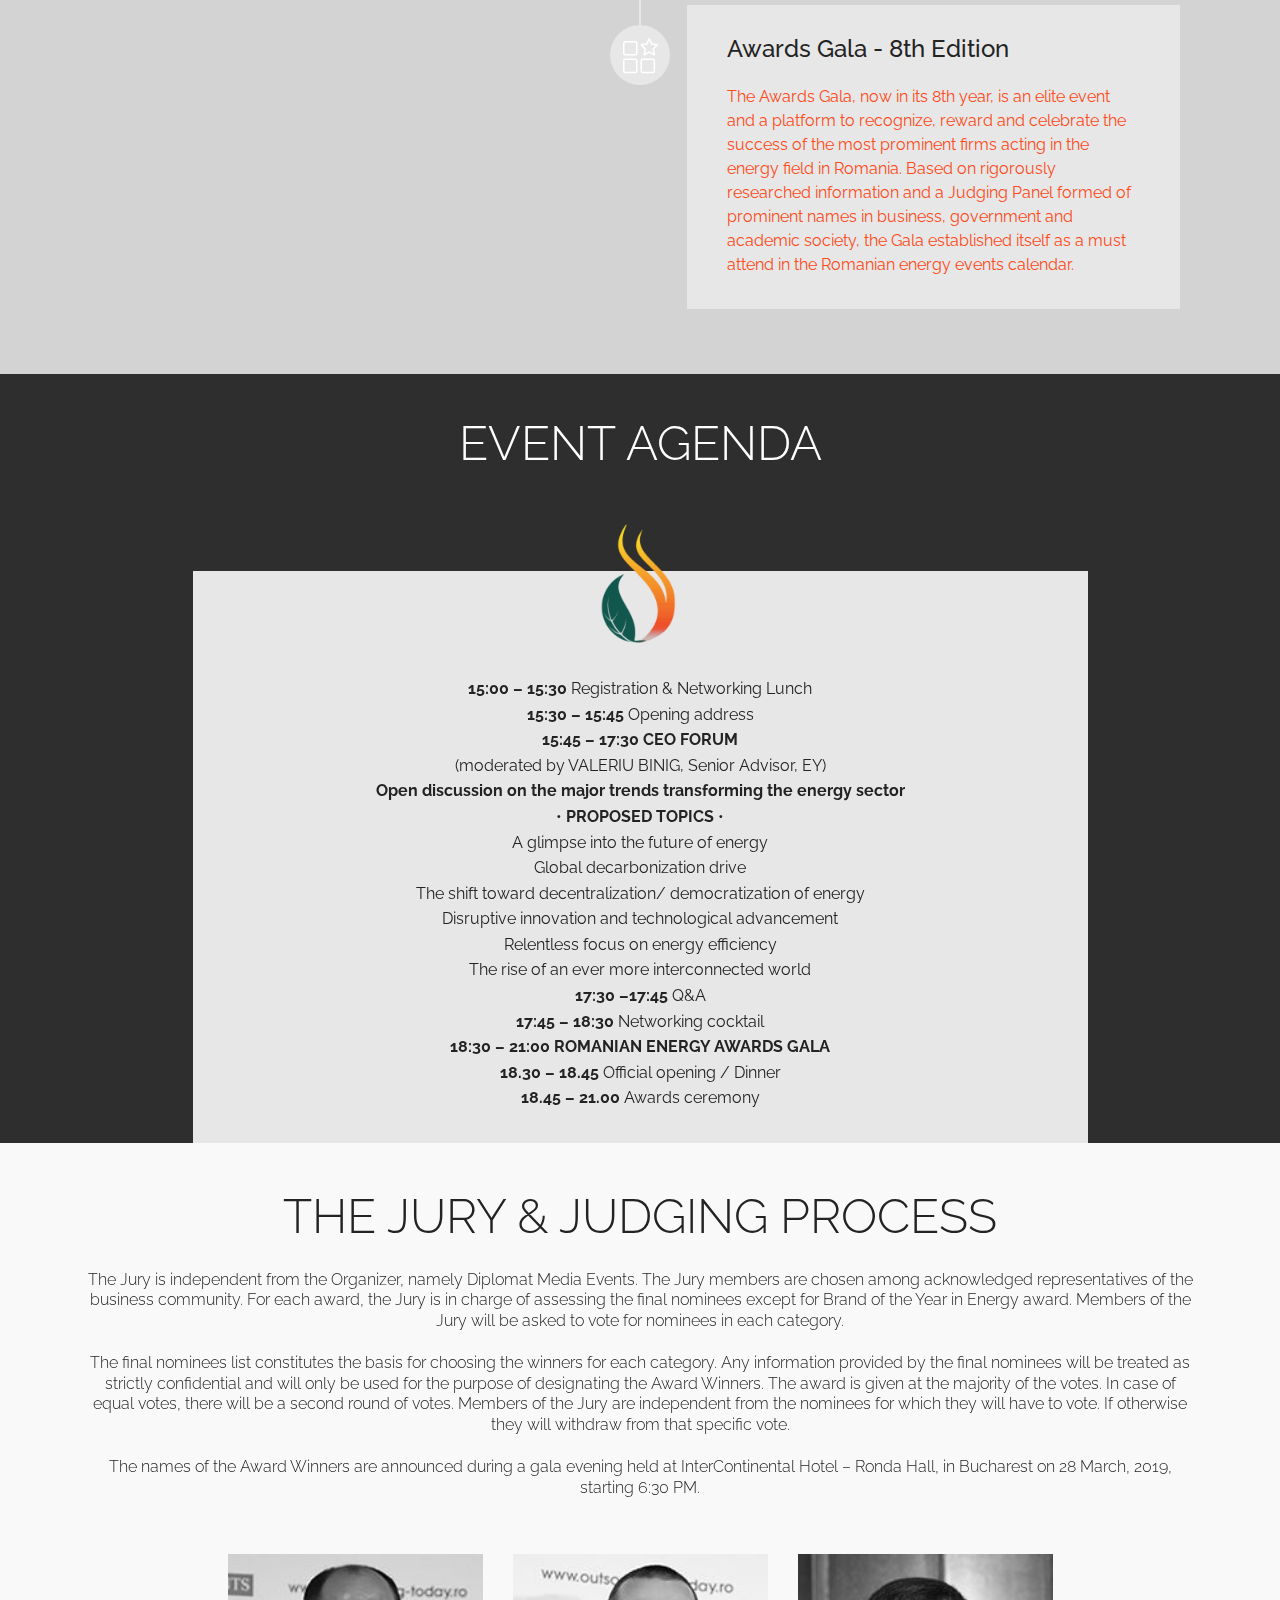
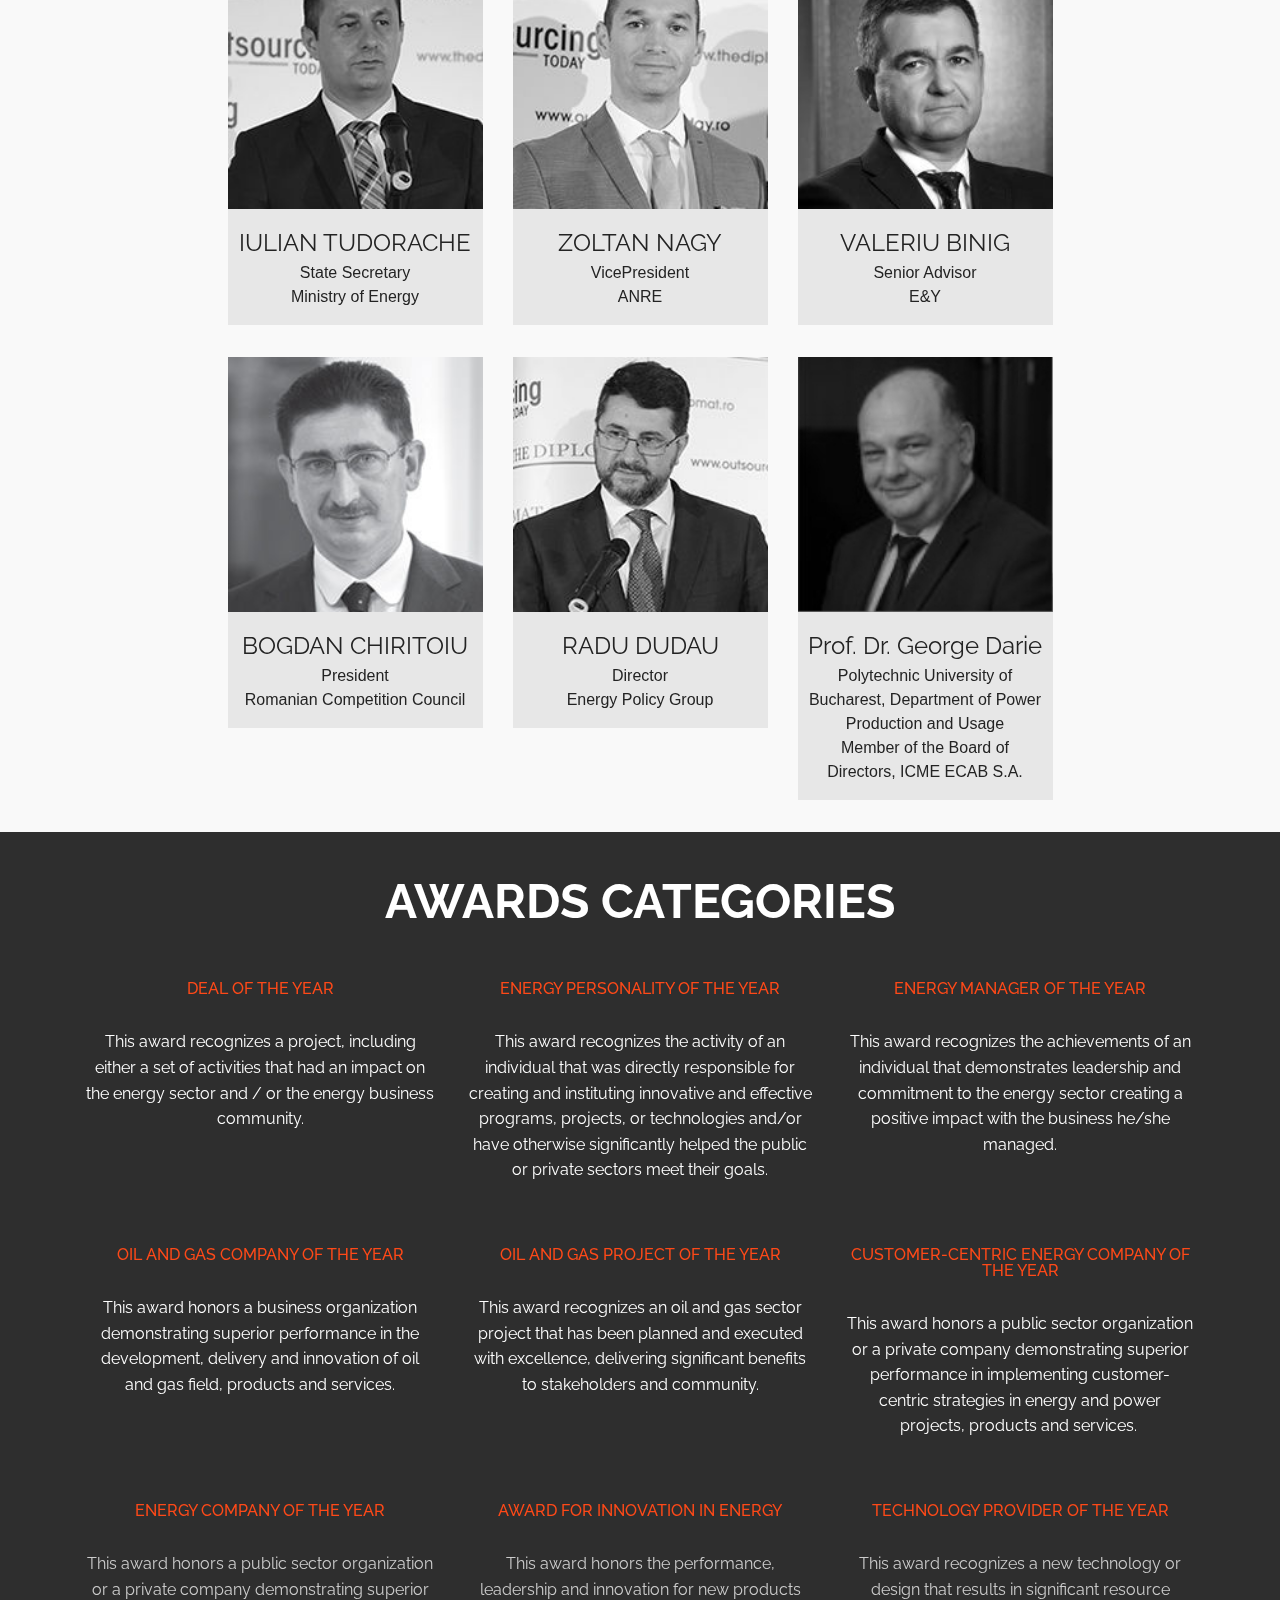
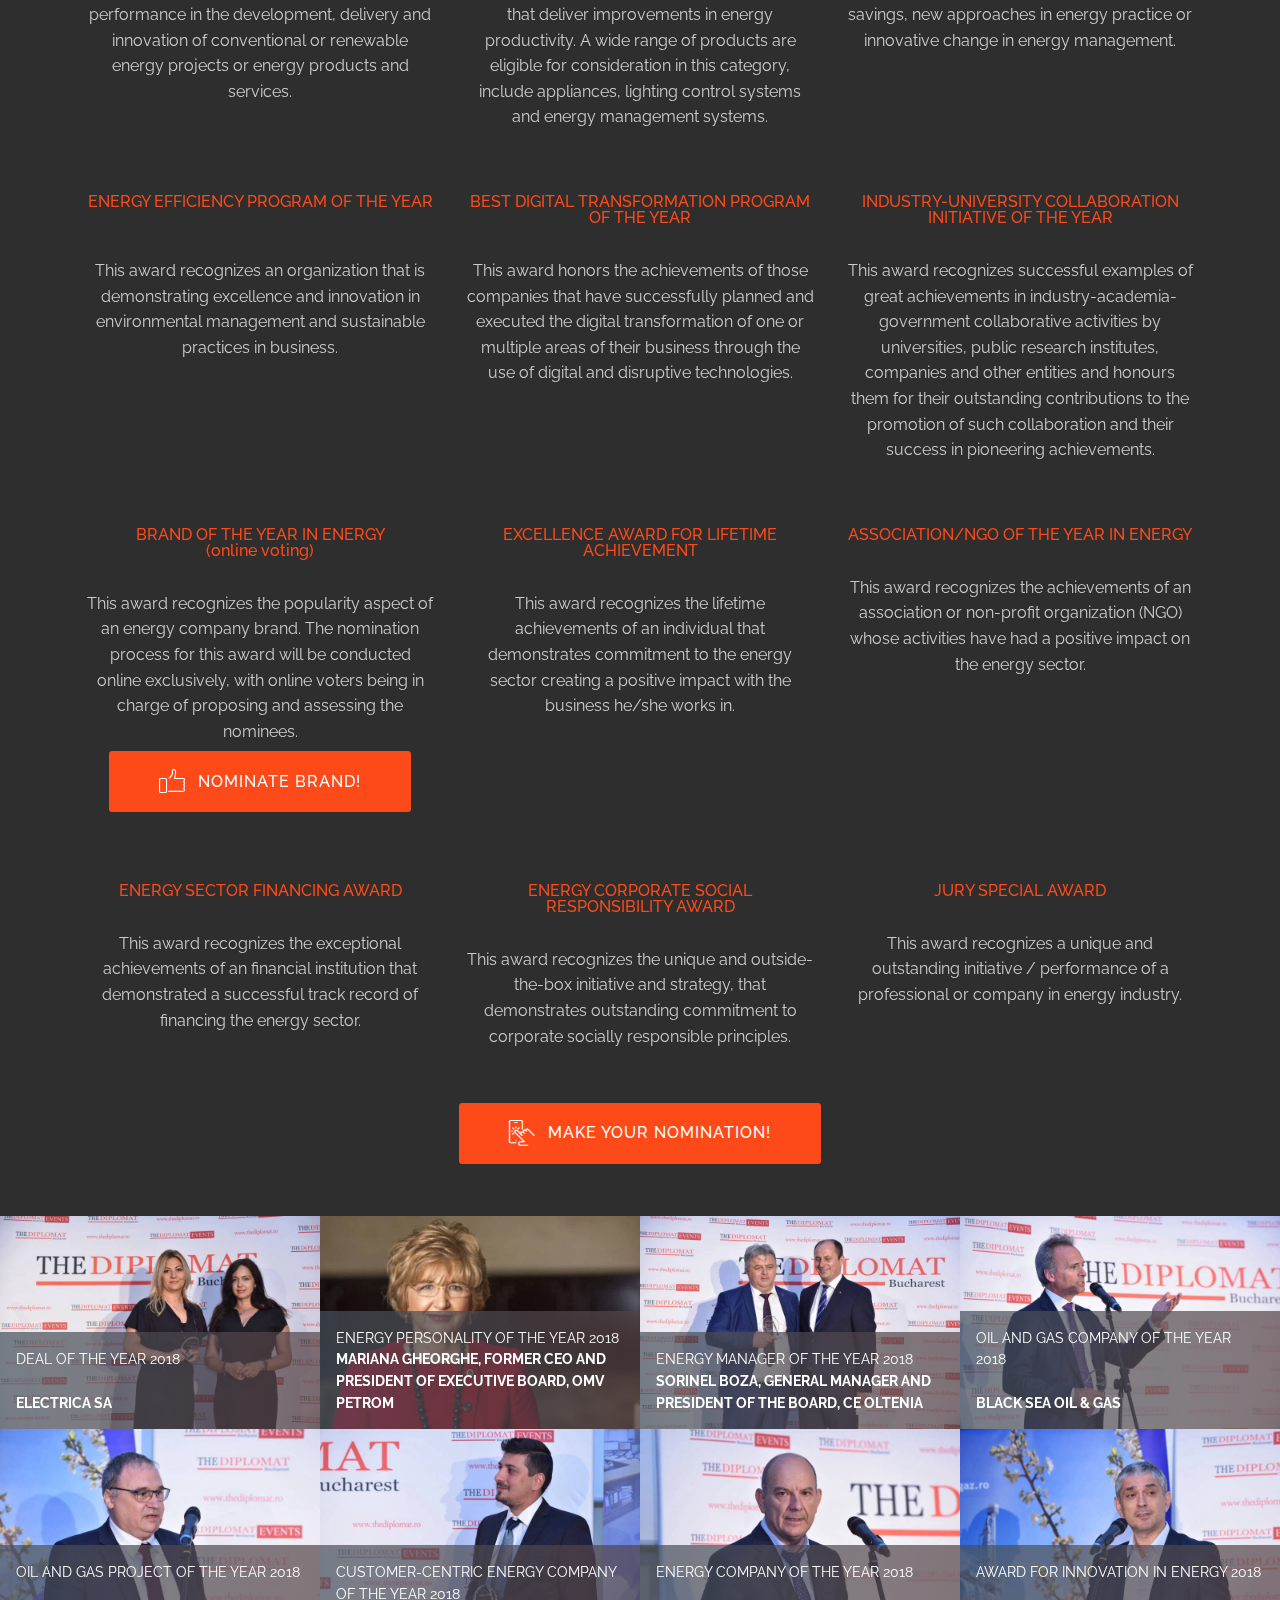
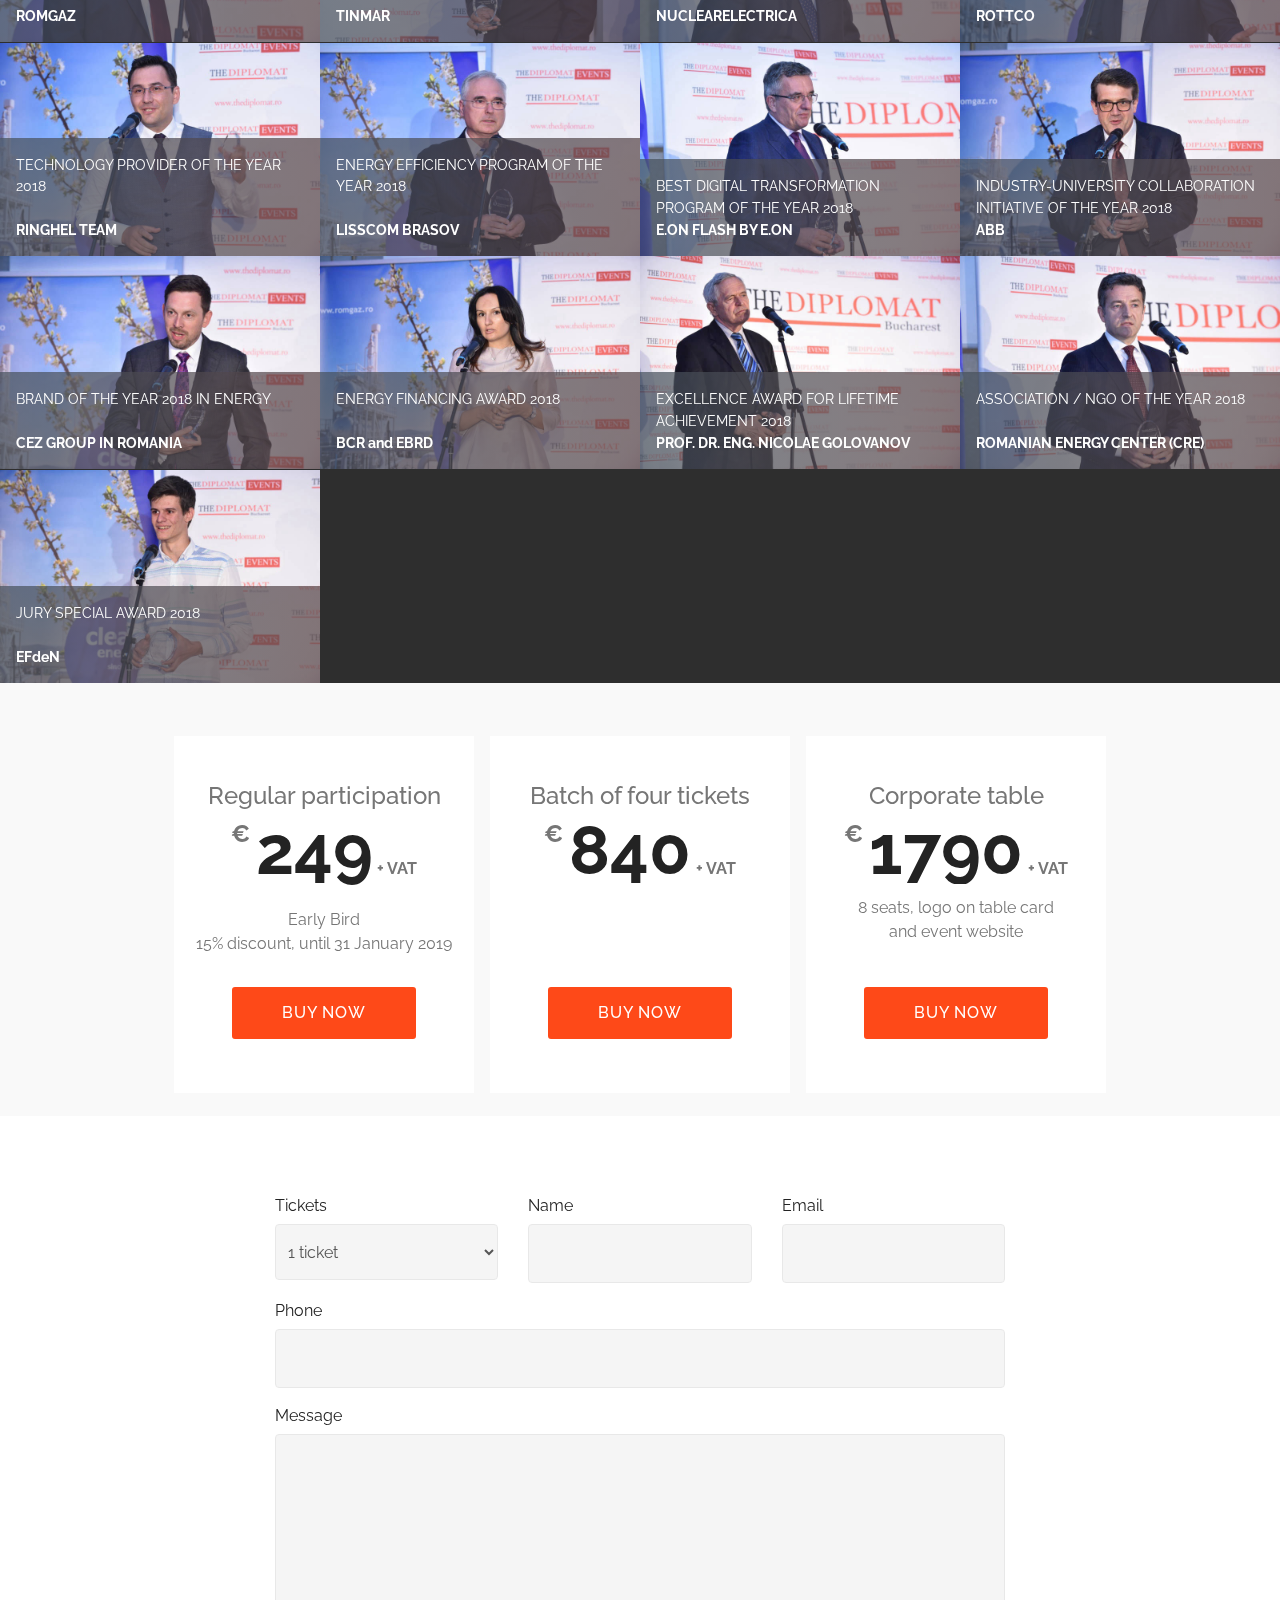
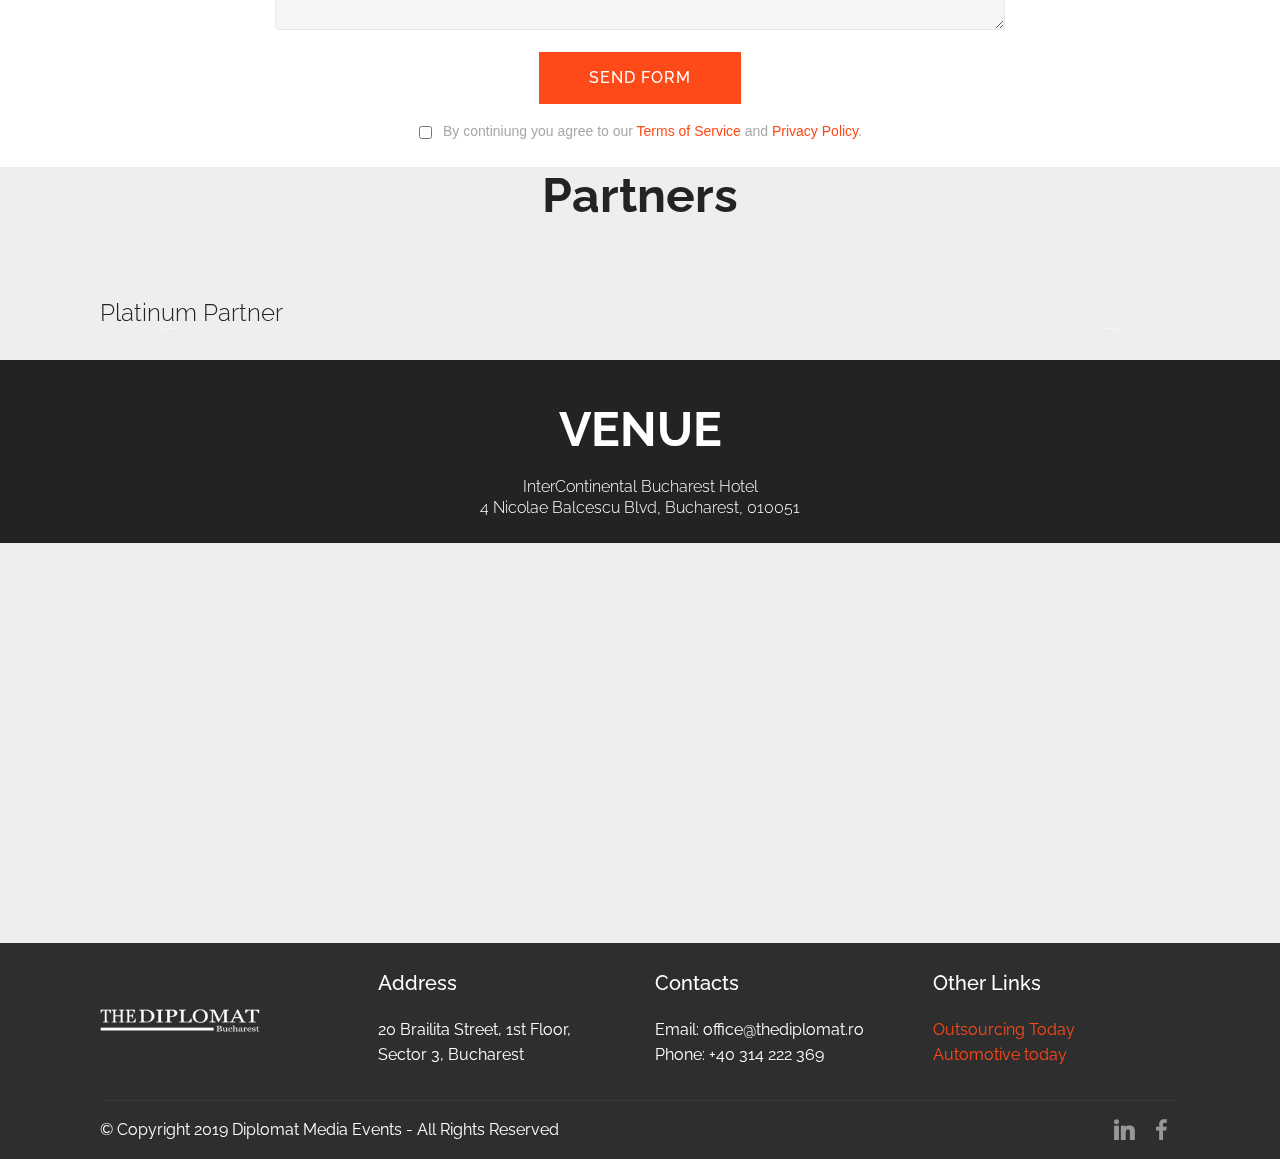
==== commit 27e93d8e: "Added Financing Award" ====
--- a/index.html
+++ b/index.html
@@ -343,7 +343,7 @@
                         </p>
                     </div>
                     <div class="item-role px-2">
-                        <p>Polytechnic University of Bucharest, Department of Power Production and Usage<br></p>
+                        <p>Polytechnic University of Bucharest, Department of Power Production and Usage<br>Member of the Board of Directors, ICME ECAB S.A.<br></p>
                     </div>
                     
                 </div>
@@ -528,7 +528,7 @@
                     <h4 class="card-title media-body py-3 mbr-fonts-style display-7">INDUSTRY-UNIVERSITY COLLABORATION INITIATIVE OF THE YEAR</h4>
                 </div>
                 <div class="card-box">
-                    <p class="mbr-text mbr-fonts-style display-7">This award is a way of demonstrating an organisation's commitment to improving its health and safety performance, by promoting best practice in health, safety and wellbeing.</p>
+                    <p class="mbr-text mbr-fonts-style display-7">This award recognizes successful examples of great achievements in industry-academia-government collaborative activities by universities, public research institutes, companies and other entities and honours them for their outstanding contributions to the promotion of such collaboration and their success in pioneering achievements.</p>
                 </div>
             </div>
 
@@ -588,7 +588,17 @@
     
     <div class="container">
         <div class="row justify-content-center">
-            <div class="card p-3 col-12 col-md-6">
+            <div class="card p-3 col-12 col-md-6 col-lg-4">
+                <div class="media mb-3">
+                    
+                    <h4 class="card-title media-body py-3 mbr-fonts-style display-7">ENERGY SECTOR FINANCING AWARD</h4>
+                </div>
+                <div class="card-box">
+                    <p class="mbr-text mbr-fonts-style display-7">This award recognizes the exceptional achievements of an financial institution that demonstrated a successful track record of financing the energy sector.</p>
+                </div>
+            </div>
+
+            <div class="card p-3 col-12 col-md-6 col-lg-4">
                 <div class="media mb-3">
                     
                     <h4 class="card-title media-body py-3 mbr-fonts-style display-7">ENERGY CORPORATE SOCIAL RESPONSIBILITY AWARD</h4>
@@ -598,7 +608,7 @@
                 </div>
             </div>
 
-            <div class="card p-3 col-12 col-md-6">
+            <div class="card p-3 col-12 col-md-6 col-lg-4">
                 <div class="media mb-3">
                     
                     <h4 class="card-title media-body py-3 mbr-fonts-style display-7">JURY SPECIAL AWARD</h4>
@@ -832,9 +842,10 @@
                     <div class="col-md-12">
                         <div class="wrap-img ">
                                 <h3 class="mbr-section-subtitle mbr-light mbr-fonts-style display-5">
-                                        With the support of</h3>
-                            <a href="https://wavedivision.ro/"><img src="assets/images/wave.png" class="img-responsive clients-img" alt="ALT" title="TEST"></a>
-                        </div>
+                                        With the support of</h3><br>
+                            <a href="http://www.consiliulconcurentei.ro/ro/despre-noi.html" target="_blank"><img src="assets/images/consiliu.jpg" class="img-responsive clients-img" alt="" title=""></a>
+                            <a href="https://wavedivision.ro/" target="_blank"><img src="assets/images/wave.png" class="img-responsive clients-img" alt="" title=""></a>
+                    <br></div>
                     </div>
                 </div>
             </div></div>
